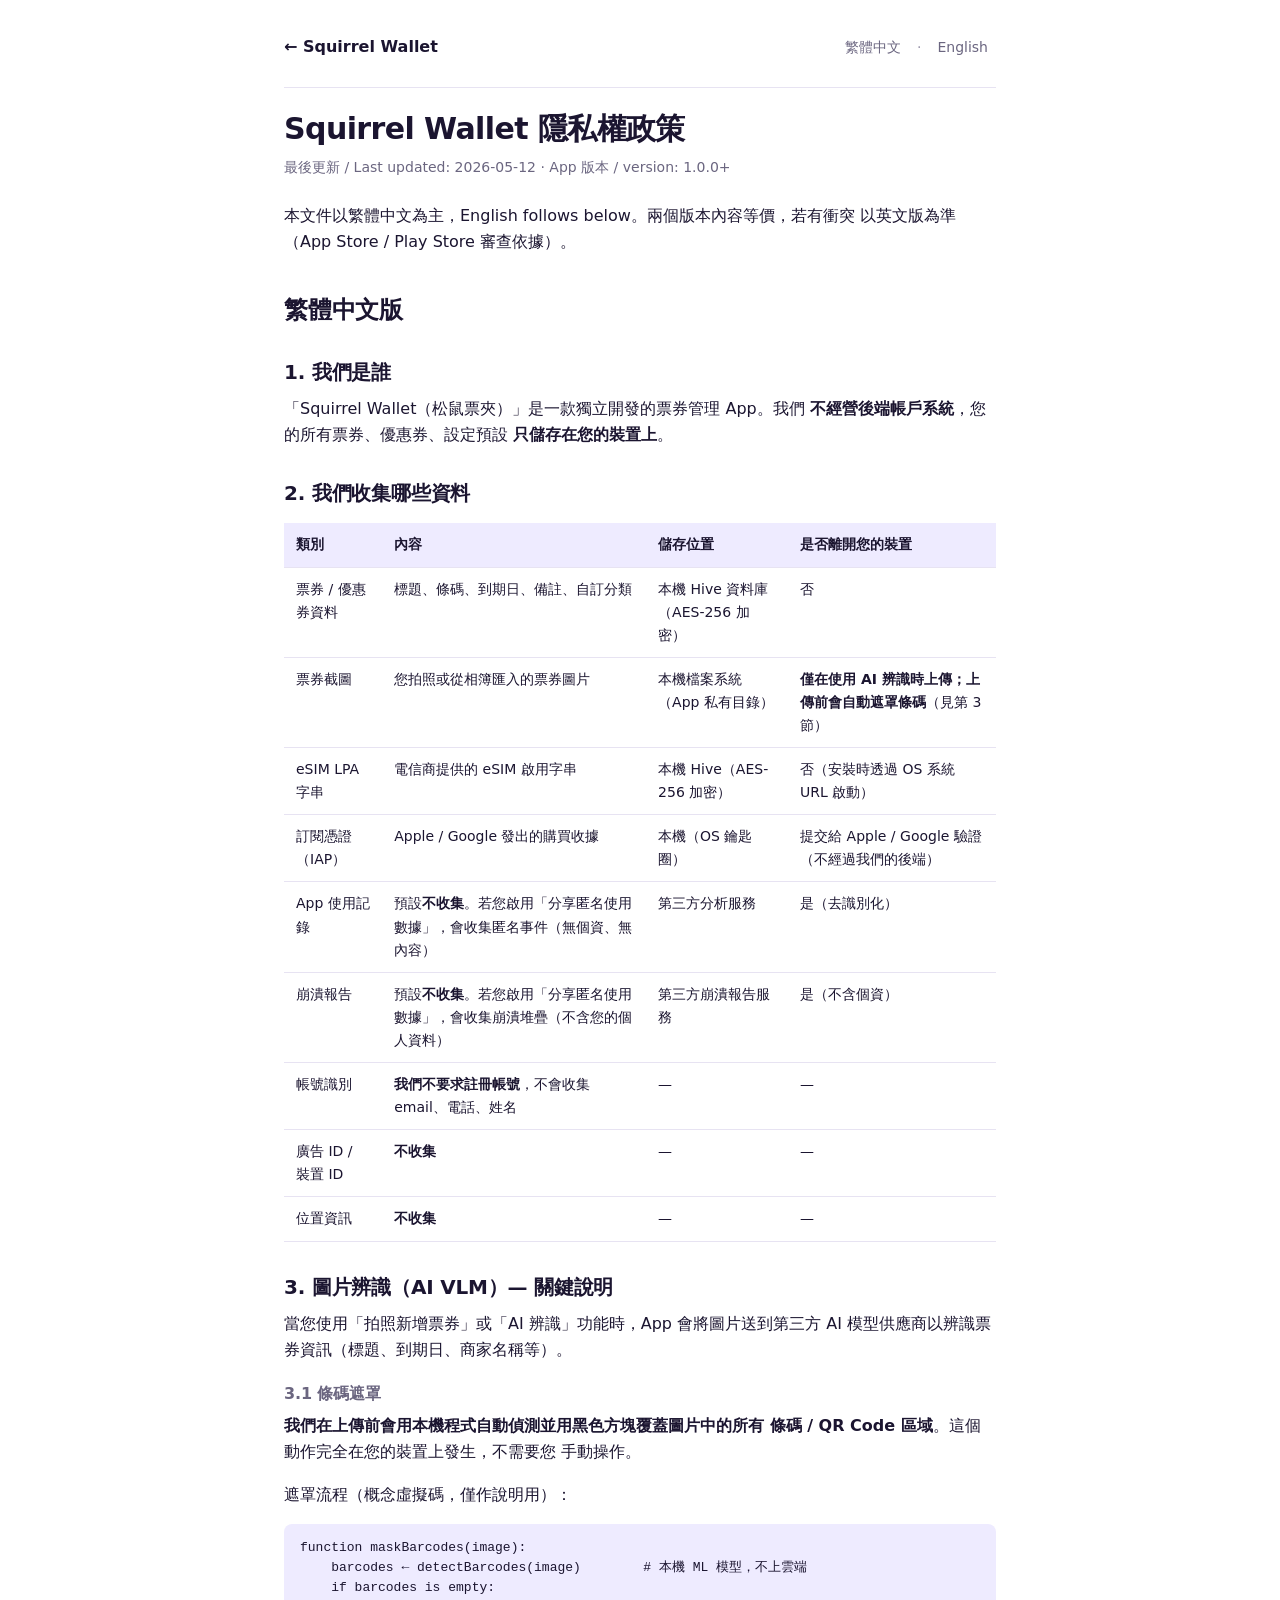
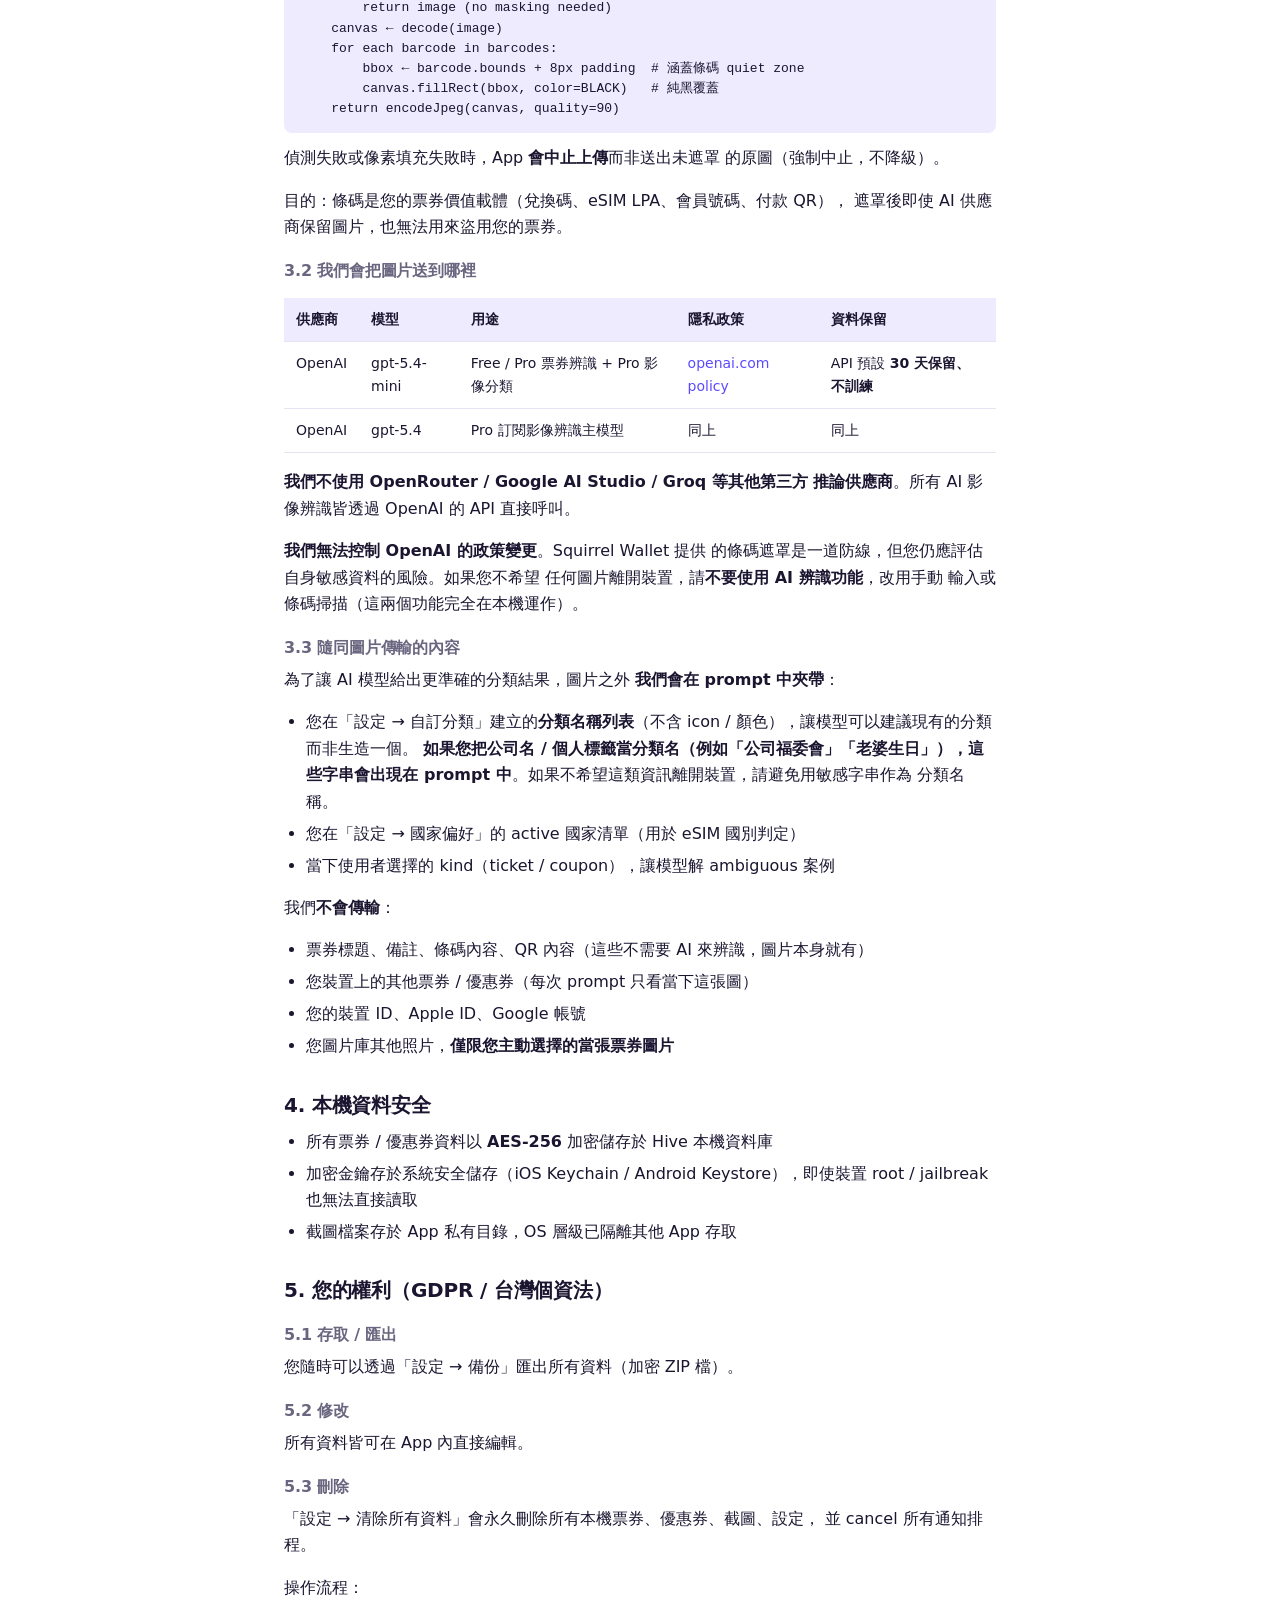
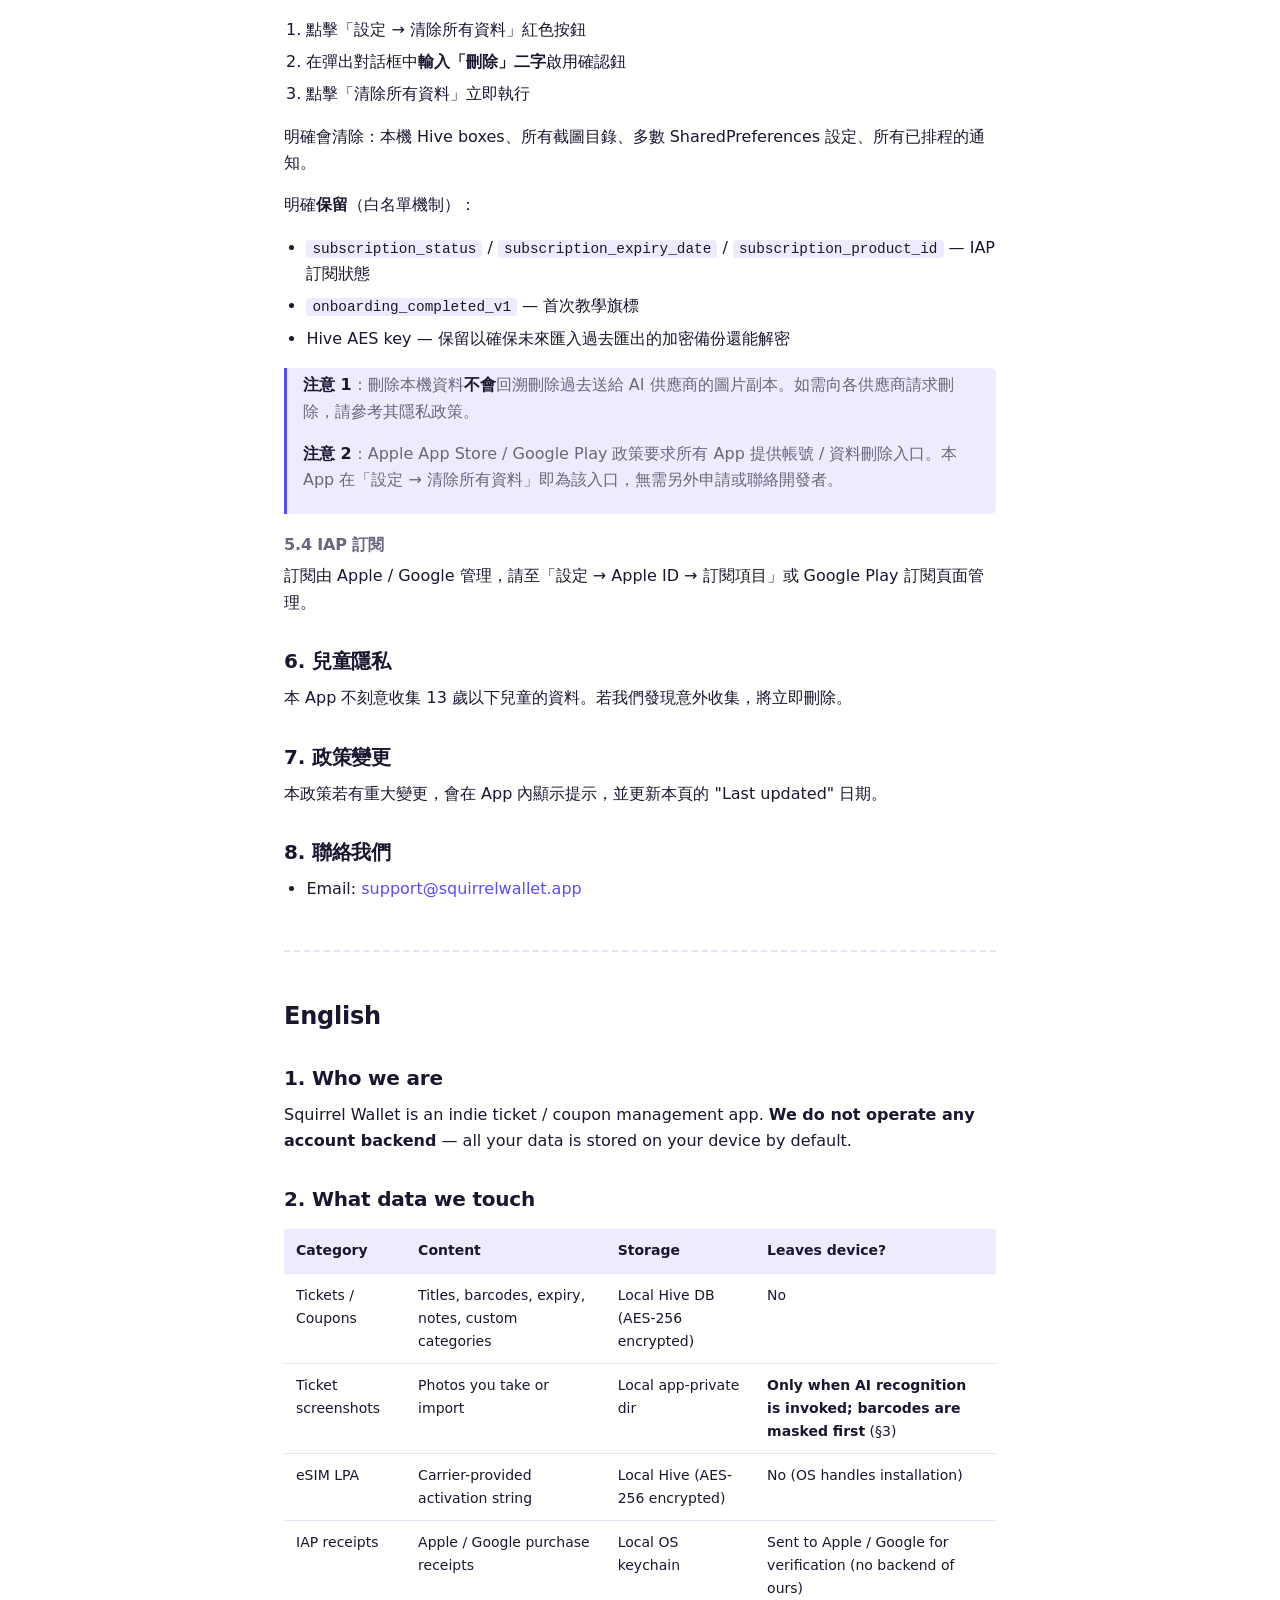
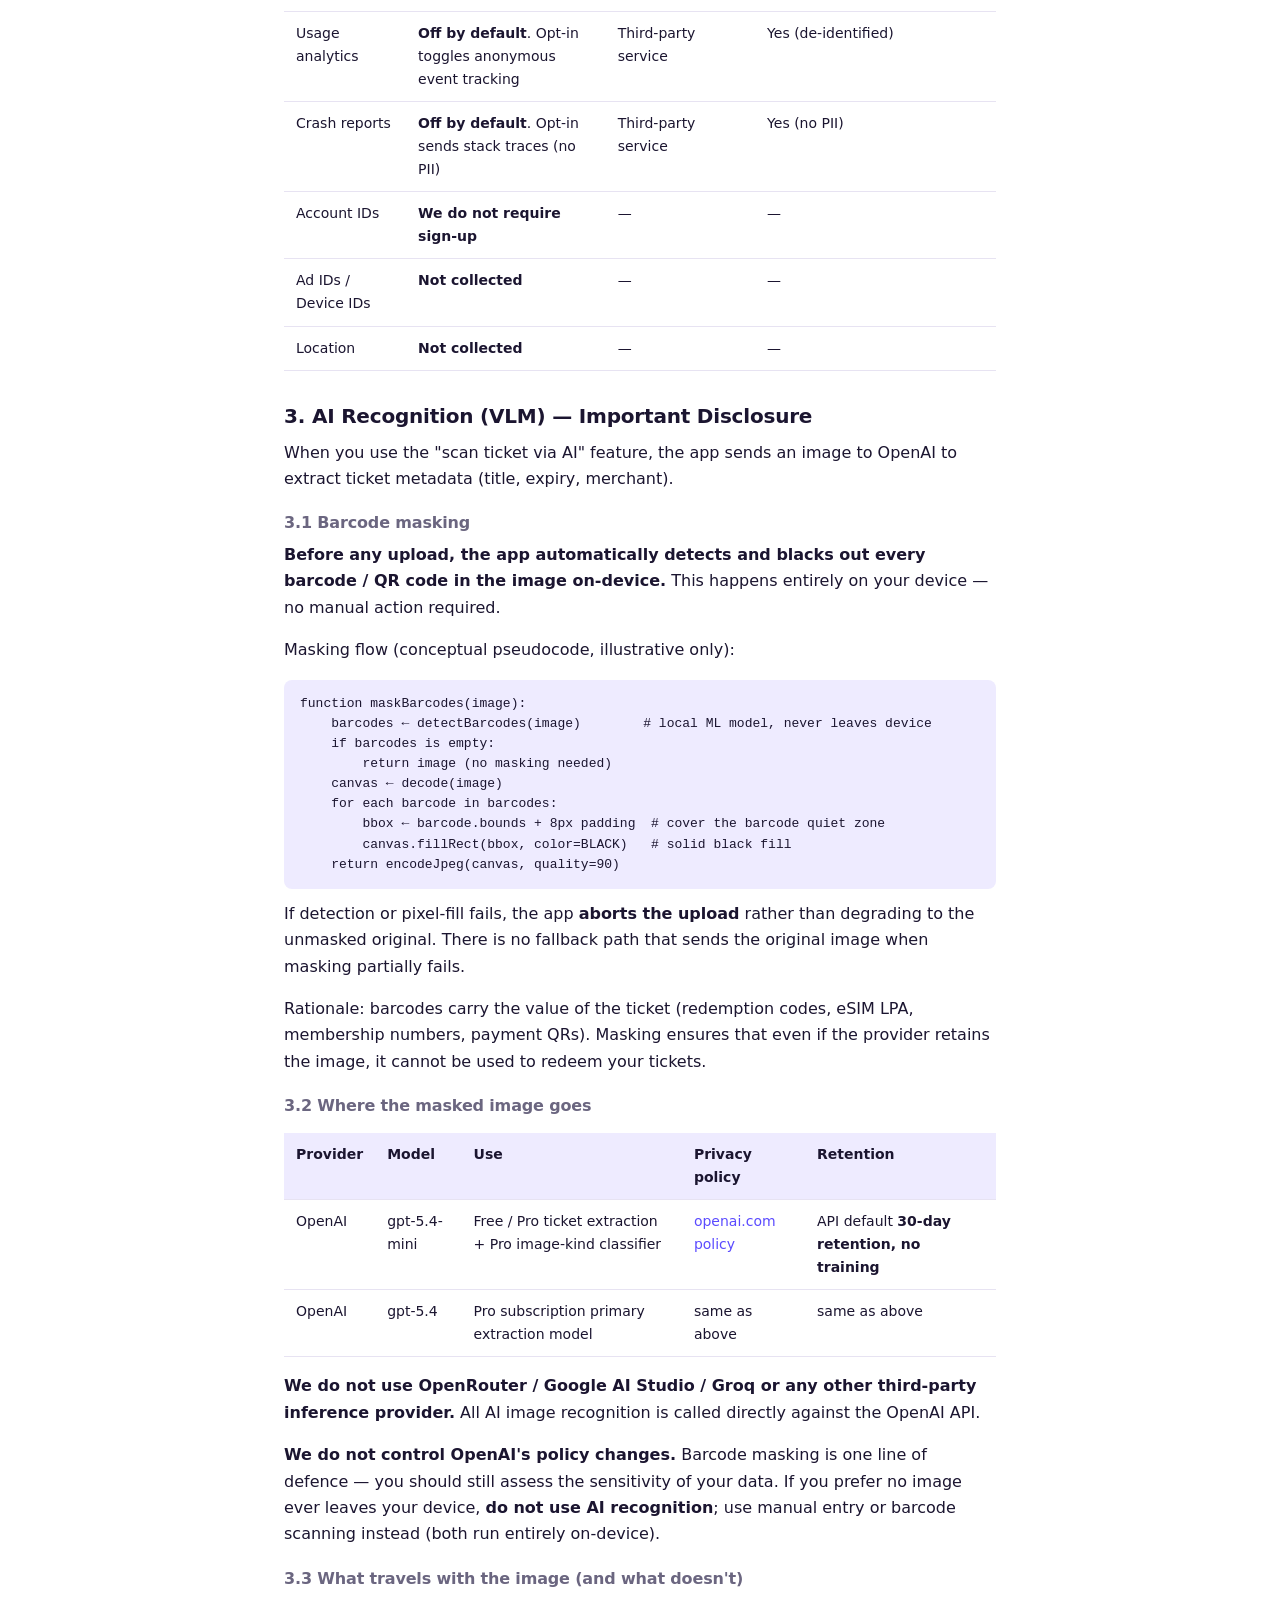
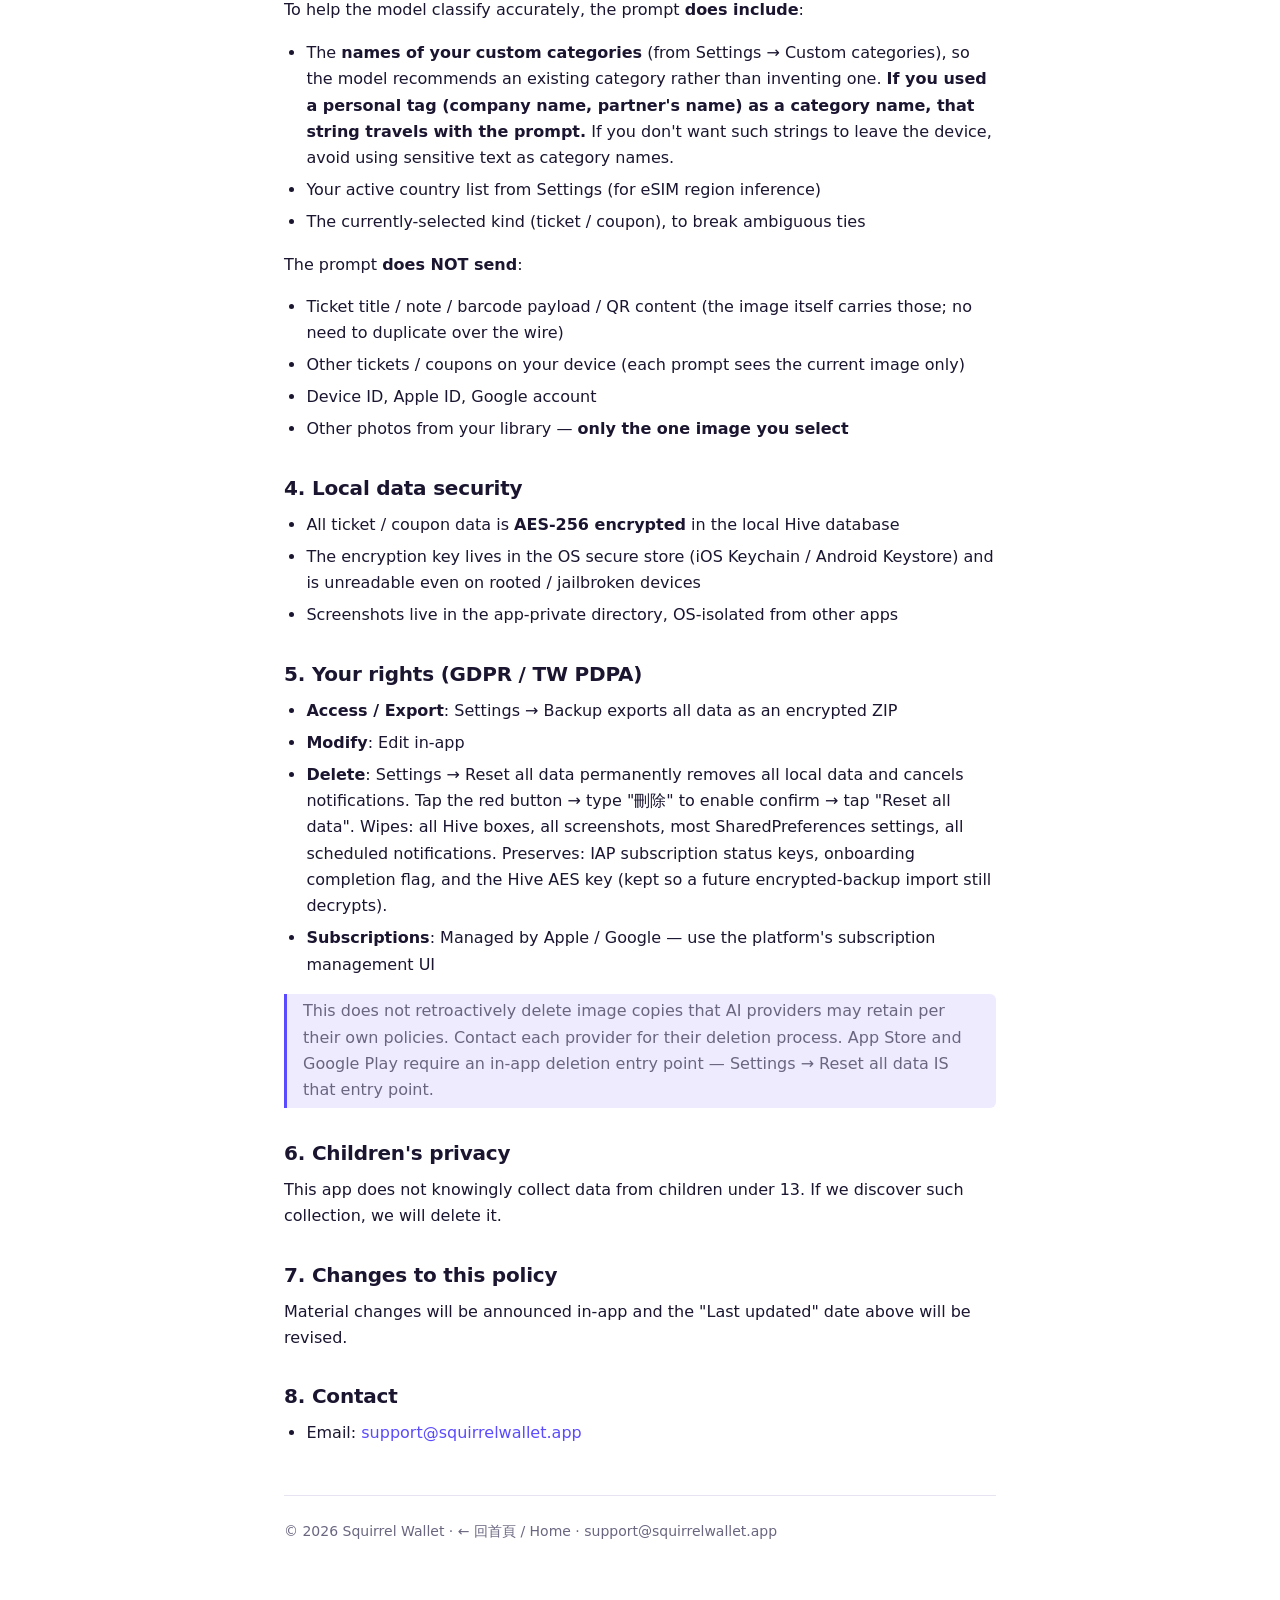
==== privacy/index.html @ 7187799f "fix(cache): version-bust /styles.css and /assets/reveal.js PR #4 replaced styles.css contents at the" ====
<!DOCTYPE html>
<html lang="zh-Hant">
<head>
  <meta charset="UTF-8">
  <meta name="viewport" content="width=device-width, initial-scale=1.0">
  <title>隱私權政策 — Squirrel Wallet</title>
  <meta name="description" content="Squirrel Wallet 隱私權政策。本機優先儲存，AI 辨識前自動遮罩條碼，無帳號註冊。">
  <link rel="stylesheet" href="/styles.css?v=20260513">
  <style>
    /* Page-scoped extensions to /styles.css — tables, blockquote, code.
       Uses the existing CSS variables so dark mode still works. */
    table {
      width: 100%;
      border-collapse: collapse;
      margin: 16px 0;
      font-size: 14px;
    }
    th, td {
      text-align: left;
      padding: 10px 12px;
      border-bottom: 1px solid var(--color-border);
      vertical-align: top;
    }
    th {
      background: var(--color-primary-soft);
      font-weight: 700;
      color: var(--color-text);
    }
    code {
      background: var(--color-primary-soft);
      padding: 1px 6px;
      border-radius: 4px;
      font-family: "SF Mono", Menlo, Consolas, monospace;
      font-size: 0.9em;
    }
    pre {
      background: var(--color-primary-soft);
      padding: 14px 16px;
      border-radius: 8px;
      overflow-x: auto;
      font-size: 13px;
      line-height: 1.55;
      margin: 12px 0;
    }
    pre code {
      background: transparent;
      padding: 0;
      border-radius: 0;
      font-size: inherit;
    }
    blockquote {
      border-left: 3px solid var(--color-primary);
      padding: 4px 16px;
      margin: 16px 0;
      color: var(--color-text-muted);
      background: var(--color-primary-soft);
      border-radius: 0 6px 6px 0;
    }
    h4 {
      font-size: 16px;
      font-weight: 700;
      margin: 20px 0 8px;
      color: var(--color-text-muted);
    }
  </style>
</head>
<body>
<main class="prose">

  <header class="page-header">
    <a href="/" class="back-link">← Squirrel Wallet</a>
    <nav class="lang-toggle">
      <a href="#zh">繁體中文</a>
      <span class="lang-divider-inline" aria-hidden="true">·</span>
      <a href="#en">English</a>
    </nav>
  </header>

  <h1>Squirrel Wallet 隱私權政策</h1>
  <p class="meta">最後更新 / Last updated: 2026-05-12 · App 版本 / version: 1.0.0+</p>

  <p>
    本文件以繁體中文為主，English follows below。兩個版本內容等價，若有衝突
    以英文版為準（App Store / Play Store 審查依據）。
  </p>

  <h2 id="zh">繁體中文版</h2>

  <h3>1. 我們是誰</h3>
  <p>
    「Squirrel Wallet（松鼠票夾）」是一款獨立開發的票券管理 App。我們
    <strong>不經營後端帳戶系統</strong>，您的所有票券、優惠券、設定預設
    <strong>只儲存在您的裝置上</strong>。
  </p>

  <h3>2. 我們收集哪些資料</h3>
  <table>
    <thead>
      <tr>
        <th>類別</th>
        <th>內容</th>
        <th>儲存位置</th>
        <th>是否離開您的裝置</th>
      </tr>
    </thead>
    <tbody>
      <tr>
        <td>票券 / 優惠券資料</td>
        <td>標題、條碼、到期日、備註、自訂分類</td>
        <td>本機 Hive 資料庫（AES-256 加密）</td>
        <td>否</td>
      </tr>
      <tr>
        <td>票券截圖</td>
        <td>您拍照或從相簿匯入的票券圖片</td>
        <td>本機檔案系統（App 私有目錄）</td>
        <td><strong>僅在使用 AI 辨識時上傳；上傳前會自動遮罩條碼</strong>（見第 3 節）</td>
      </tr>
      <tr>
        <td>eSIM LPA 字串</td>
        <td>電信商提供的 eSIM 啟用字串</td>
        <td>本機 Hive（AES-256 加密）</td>
        <td>否（安裝時透過 OS 系統 URL 啟動）</td>
      </tr>
      <tr>
        <td>訂閱憑證（IAP）</td>
        <td>Apple / Google 發出的購買收據</td>
        <td>本機（OS 鑰匙圈）</td>
        <td>提交給 Apple / Google 驗證（不經過我們的後端）</td>
      </tr>
      <tr>
        <td>App 使用記錄</td>
        <td>預設<strong>不收集</strong>。若您啟用「分享匿名使用數據」，會收集匿名事件（無個資、無內容）</td>
        <td>第三方分析服務</td>
        <td>是（去識別化）</td>
      </tr>
      <tr>
        <td>崩潰報告</td>
        <td>預設<strong>不收集</strong>。若您啟用「分享匿名使用數據」，會收集崩潰堆疊（不含您的個人資料）</td>
        <td>第三方崩潰報告服務</td>
        <td>是（不含個資）</td>
      </tr>
      <tr>
        <td>帳號識別</td>
        <td><strong>我們不要求註冊帳號</strong>，不會收集 email、電話、姓名</td>
        <td>—</td>
        <td>—</td>
      </tr>
      <tr>
        <td>廣告 ID / 裝置 ID</td>
        <td><strong>不收集</strong></td>
        <td>—</td>
        <td>—</td>
      </tr>
      <tr>
        <td>位置資訊</td>
        <td><strong>不收集</strong></td>
        <td>—</td>
        <td>—</td>
      </tr>
    </tbody>
  </table>

  <h3>3. 圖片辨識（AI VLM）— 關鍵說明</h3>
  <p>
    當您使用「拍照新增票券」或「AI 辨識」功能時，App 會將圖片送到第三方
    AI 模型供應商以辨識票券資訊（標題、到期日、商家名稱等）。
  </p>

  <h4>3.1 條碼遮罩</h4>
  <p>
    <strong>我們在上傳前會用本機程式自動偵測並用黑色方塊覆蓋圖片中的所有
    條碼 / QR Code 區域</strong>。這個動作完全在您的裝置上發生，不需要您
    手動操作。
  </p>
  <p>遮罩流程（概念虛擬碼，僅作說明用）：</p>
  <pre><code>function maskBarcodes(image):
    barcodes ← detectBarcodes(image)        # 本機 ML 模型，不上雲端
    if barcodes is empty:
        return image (no masking needed)
    canvas ← decode(image)
    for each barcode in barcodes:
        bbox ← barcode.bounds + 8px padding  # 涵蓋條碼 quiet zone
        canvas.fillRect(bbox, color=BLACK)   # 純黑覆蓋
    return encodeJpeg(canvas, quality=90)</code></pre>
  <p>
    偵測失敗或像素填充失敗時，App <strong>會中止上傳</strong>而非送出未遮罩
    的原圖（強制中止，不降級）。
  </p>
  <p>
    目的：條碼是您的票券價值載體（兌換碼、eSIM LPA、會員號碼、付款 QR），
    遮罩後即使 AI 供應商保留圖片，也無法用來盜用您的票券。
  </p>

  <h4>3.2 我們會把圖片送到哪裡</h4>
  <table>
    <thead>
      <tr>
        <th>供應商</th>
        <th>模型</th>
        <th>用途</th>
        <th>隱私政策</th>
        <th>資料保留</th>
      </tr>
    </thead>
    <tbody>
      <tr>
        <td>OpenAI</td>
        <td>gpt-5.4-mini</td>
        <td>Free / Pro 票券辨識 + Pro 影像分類</td>
        <td><a href="https://openai.com/policies/privacy-policy">openai.com policy</a></td>
        <td>API 預設 <strong>30 天保留、不訓練</strong></td>
      </tr>
      <tr>
        <td>OpenAI</td>
        <td>gpt-5.4</td>
        <td>Pro 訂閱影像辨識主模型</td>
        <td>同上</td>
        <td>同上</td>
      </tr>
    </tbody>
  </table>
  <p>
    <strong>我們不使用 OpenRouter / Google AI Studio / Groq 等其他第三方
    推論供應商</strong>。所有 AI 影像辨識皆透過 OpenAI 的 API 直接呼叫。
  </p>
  <p>
    <strong>我們無法控制 OpenAI 的政策變更</strong>。Squirrel Wallet 提供
    的條碼遮罩是一道防線，但您仍應評估自身敏感資料的風險。如果您不希望
    任何圖片離開裝置，請<strong>不要使用 AI 辨識功能</strong>，改用手動
    輸入或條碼掃描（這兩個功能完全在本機運作）。
  </p>

  <h4>3.3 隨同圖片傳輸的內容</h4>
  <p>
    為了讓 AI 模型給出更準確的分類結果，圖片之外
    <strong>我們會在 prompt 中夾帶</strong>：
  </p>
  <ul>
    <li>您在「設定 → 自訂分類」建立的<strong>分類名稱列表</strong>（不含
      icon / 顏色），讓模型可以建議現有的分類而非生造一個。
      <strong>如果您把公司名 / 個人標籤當分類名（例如「公司福委會」「老婆生日」），這些字串會出現在
      prompt 中</strong>。如果不希望這類資訊離開裝置，請避免用敏感字串作為
      分類名稱。</li>
    <li>您在「設定 → 國家偏好」的 active 國家清單（用於 eSIM 國別判定）</li>
    <li>當下使用者選擇的 kind（ticket / coupon），讓模型解 ambiguous 案例</li>
  </ul>
  <p>我們<strong>不會傳輸</strong>：</p>
  <ul>
    <li>票券標題、備註、條碼內容、QR 內容（這些不需要 AI 來辨識，圖片本身就有）</li>
    <li>您裝置上的其他票券 / 優惠券（每次 prompt 只看當下這張圖）</li>
    <li>您的裝置 ID、Apple ID、Google 帳號</li>
    <li>您圖片庫其他照片，<strong>僅限您主動選擇的當張票券圖片</strong></li>
  </ul>

  <h3>4. 本機資料安全</h3>
  <ul>
    <li>所有票券 / 優惠券資料以 <strong>AES-256</strong> 加密儲存於 Hive 本機資料庫</li>
    <li>加密金鑰存於系統安全儲存（iOS Keychain / Android Keystore），即使裝置 root / jailbreak 也無法直接讀取</li>
    <li>截圖檔案存於 App 私有目錄，OS 層級已隔離其他 App 存取</li>
  </ul>

  <h3>5. 您的權利（GDPR / 台灣個資法）</h3>

  <h4>5.1 存取 / 匯出</h4>
  <p>您隨時可以透過「設定 → 備份」匯出所有資料（加密 ZIP 檔）。</p>

  <h4>5.2 修改</h4>
  <p>所有資料皆可在 App 內直接編輯。</p>

  <h4>5.3 刪除</h4>
  <p>
    「設定 → 清除所有資料」會永久刪除所有本機票券、優惠券、截圖、設定，
    並 cancel 所有通知排程。
  </p>
  <p>操作流程：</p>
  <ol>
    <li>點擊「設定 → 清除所有資料」紅色按鈕</li>
    <li>在彈出對話框中<strong>輸入「刪除」二字</strong>啟用確認鈕</li>
    <li>點擊「清除所有資料」立即執行</li>
  </ol>
  <p>明確會清除：本機 Hive boxes、所有截圖目錄、多數 SharedPreferences 設定、所有已排程的通知。</p>
  <p>明確<strong>保留</strong>（白名單機制）：</p>
  <ul>
    <li><code>subscription_status</code> / <code>subscription_expiry_date</code> / <code>subscription_product_id</code> — IAP 訂閱狀態</li>
    <li><code>onboarding_completed_v1</code> — 首次教學旗標</li>
    <li>Hive AES key — 保留以確保未來匯入過去匯出的加密備份還能解密</li>
  </ul>
  <blockquote>
    <p><strong>注意 1</strong>：刪除本機資料<strong>不會</strong>回溯刪除過去送給 AI 供應商的圖片副本。如需向各供應商請求刪除，請參考其隱私政策。</p>
    <p><strong>注意 2</strong>：Apple App Store / Google Play 政策要求所有 App 提供帳號 / 資料刪除入口。本 App 在「設定 → 清除所有資料」即為該入口，無需另外申請或聯絡開發者。</p>
  </blockquote>

  <h4>5.4 IAP 訂閱</h4>
  <p>訂閱由 Apple / Google 管理，請至「設定 → Apple ID → 訂閱項目」或 Google Play 訂閱頁面管理。</p>

  <h3>6. 兒童隱私</h3>
  <p>本 App 不刻意收集 13 歲以下兒童的資料。若我們發現意外收集，將立即刪除。</p>

  <h3>7. 政策變更</h3>
  <p>本政策若有重大變更，會在 App 內顯示提示，並更新本頁的 "Last updated" 日期。</p>

  <h3>8. 聯絡我們</h3>
  <ul>
    <li>Email: <a href="mailto:support@squirrelwallet.app">support@squirrelwallet.app</a></li>
  </ul>

  <hr class="lang-divider">

  <h2 id="en">English</h2>

  <h3>1. Who we are</h3>
  <p>
    Squirrel Wallet is an indie ticket / coupon management app. <strong>We do
    not operate any account backend</strong> — all your data is stored on
    your device by default.
  </p>

  <h3>2. What data we touch</h3>
  <table>
    <thead>
      <tr><th>Category</th><th>Content</th><th>Storage</th><th>Leaves device?</th></tr>
    </thead>
    <tbody>
      <tr><td>Tickets / Coupons</td><td>Titles, barcodes, expiry, notes, custom categories</td><td>Local Hive DB (AES-256 encrypted)</td><td>No</td></tr>
      <tr><td>Ticket screenshots</td><td>Photos you take or import</td><td>Local app-private dir</td><td><strong>Only when AI recognition is invoked; barcodes are masked first</strong> (§3)</td></tr>
      <tr><td>eSIM LPA</td><td>Carrier-provided activation string</td><td>Local Hive (AES-256 encrypted)</td><td>No (OS handles installation)</td></tr>
      <tr><td>IAP receipts</td><td>Apple / Google purchase receipts</td><td>Local OS keychain</td><td>Sent to Apple / Google for verification (no backend of ours)</td></tr>
      <tr><td>Usage analytics</td><td><strong>Off by default</strong>. Opt-in toggles anonymous event tracking</td><td>Third-party service</td><td>Yes (de-identified)</td></tr>
      <tr><td>Crash reports</td><td><strong>Off by default</strong>. Opt-in sends stack traces (no PII)</td><td>Third-party service</td><td>Yes (no PII)</td></tr>
      <tr><td>Account IDs</td><td><strong>We do not require sign-up</strong></td><td>—</td><td>—</td></tr>
      <tr><td>Ad IDs / Device IDs</td><td><strong>Not collected</strong></td><td>—</td><td>—</td></tr>
      <tr><td>Location</td><td><strong>Not collected</strong></td><td>—</td><td>—</td></tr>
    </tbody>
  </table>

  <h3>3. AI Recognition (VLM) — Important Disclosure</h3>
  <p>
    When you use the "scan ticket via AI" feature, the app sends an image
    to OpenAI to extract ticket metadata (title, expiry, merchant).
  </p>

  <h4>3.1 Barcode masking</h4>
  <p>
    <strong>Before any upload, the app automatically detects and blacks out
    every barcode / QR code in the image on-device.</strong> This happens
    entirely on your device — no manual action required.
  </p>
  <p>Masking flow (conceptual pseudocode, illustrative only):</p>
  <pre><code>function maskBarcodes(image):
    barcodes ← detectBarcodes(image)        # local ML model, never leaves device
    if barcodes is empty:
        return image (no masking needed)
    canvas ← decode(image)
    for each barcode in barcodes:
        bbox ← barcode.bounds + 8px padding  # cover the barcode quiet zone
        canvas.fillRect(bbox, color=BLACK)   # solid black fill
    return encodeJpeg(canvas, quality=90)</code></pre>
  <p>
    If detection or pixel-fill fails, the app <strong>aborts the upload</strong>
    rather than degrading to the unmasked original. There is no fallback
    path that sends the original image when masking partially fails.
  </p>
  <p>
    Rationale: barcodes carry the value of the ticket (redemption codes,
    eSIM LPA, membership numbers, payment QRs). Masking ensures that even
    if the provider retains the image, it cannot be used to redeem your tickets.
  </p>

  <h4>3.2 Where the masked image goes</h4>
  <table>
    <thead>
      <tr><th>Provider</th><th>Model</th><th>Use</th><th>Privacy policy</th><th>Retention</th></tr>
    </thead>
    <tbody>
      <tr>
        <td>OpenAI</td>
        <td>gpt-5.4-mini</td>
        <td>Free / Pro ticket extraction + Pro image-kind classifier</td>
        <td><a href="https://openai.com/policies/privacy-policy">openai.com policy</a></td>
        <td>API default <strong>30-day retention, no training</strong></td>
      </tr>
      <tr>
        <td>OpenAI</td>
        <td>gpt-5.4</td>
        <td>Pro subscription primary extraction model</td>
        <td>same as above</td>
        <td>same as above</td>
      </tr>
    </tbody>
  </table>
  <p>
    <strong>We do not use OpenRouter / Google AI Studio / Groq or any
    other third-party inference provider.</strong> All AI image recognition
    is called directly against the OpenAI API.
  </p>
  <p>
    <strong>We do not control OpenAI's policy changes.</strong> Barcode
    masking is one line of defence — you should still assess the
    sensitivity of your data. If you prefer no image ever leaves your
    device, <strong>do not use AI recognition</strong>; use manual entry
    or barcode scanning instead (both run entirely on-device).
  </p>

  <h4>3.3 What travels with the image (and what doesn't)</h4>
  <p>
    To help the model classify accurately, the prompt <strong>does
    include</strong>:
  </p>
  <ul>
    <li>The <strong>names of your custom categories</strong> (from
      Settings → Custom categories), so the model recommends an existing
      category rather than inventing one. <strong>If you used a personal
      tag (company name, partner's name) as a category name, that string
      travels with the prompt.</strong> If you don't want such strings
      to leave the device, avoid using sensitive text as category names.</li>
    <li>Your active country list from Settings (for eSIM region inference)</li>
    <li>The currently-selected kind (ticket / coupon), to break ambiguous ties</li>
  </ul>
  <p>The prompt <strong>does NOT send</strong>:</p>
  <ul>
    <li>Ticket title / note / barcode payload / QR content (the image
      itself carries those; no need to duplicate over the wire)</li>
    <li>Other tickets / coupons on your device (each prompt sees the
      current image only)</li>
    <li>Device ID, Apple ID, Google account</li>
    <li>Other photos from your library — <strong>only the one image you select</strong></li>
  </ul>

  <h3>4. Local data security</h3>
  <ul>
    <li>All ticket / coupon data is <strong>AES-256 encrypted</strong> in the local Hive database</li>
    <li>The encryption key lives in the OS secure store (iOS Keychain / Android Keystore) and is unreadable even on rooted / jailbroken devices</li>
    <li>Screenshots live in the app-private directory, OS-isolated from other apps</li>
  </ul>

  <h3>5. Your rights (GDPR / TW PDPA)</h3>
  <ul>
    <li><strong>Access / Export</strong>: Settings → Backup exports all data as an encrypted ZIP</li>
    <li><strong>Modify</strong>: Edit in-app</li>
    <li><strong>Delete</strong>: Settings → Reset all data permanently removes all local data and cancels notifications. Tap the red button → type "刪除" to enable confirm → tap "Reset all data". Wipes: all Hive boxes, all screenshots, most SharedPreferences settings, all scheduled notifications. Preserves: IAP subscription status keys, onboarding completion flag, and the Hive AES key (kept so a future encrypted-backup import still decrypts).</li>
    <li><strong>Subscriptions</strong>: Managed by Apple / Google — use the platform's subscription management UI</li>
  </ul>
  <blockquote>
    This does not retroactively delete image copies that AI providers may
    retain per their own policies. Contact each provider for their
    deletion process. App Store and Google Play require an in-app deletion
    entry point — Settings → Reset all data IS that entry point.
  </blockquote>

  <h3>6. Children's privacy</h3>
  <p>This app does not knowingly collect data from children under 13. If we discover such collection, we will delete it.</p>

  <h3>7. Changes to this policy</h3>
  <p>Material changes will be announced in-app and the "Last updated" date above will be revised.</p>

  <h3>8. Contact</h3>
  <ul>
    <li>Email: <a href="mailto:support@squirrelwallet.app">support@squirrelwallet.app</a></li>
  </ul>

  <footer class="page-footer">
    <p>© 2026 Squirrel Wallet · <a href="/">← 回首頁 / Home</a> · <a href="mailto:support@squirrelwallet.app">support@squirrelwallet.app</a></p>
  </footer>

</main>
</body>
</html>
---- styles.css ----
/* =============================================================
   Squirrel Wallet — site stylesheet (canonical source)
   Single source-of-truth for https://squirrelwallet.app/.
   Synced to ftll574/squirrel-wallet-site via docs/site/DEPLOY.md.
   ============================================================= */

/* -------------------------------------------------------------
   Tokens
   ------------------------------------------------------------- */
:root {
  --color-primary:        #5B4BFF;
  --color-primary-soft:   #EEEBFF;
  --color-primary-ink:    #2A1F8F;
  --color-primary-hover:  #4a3aff;

  --color-surface:        #FFFFFF;
  --color-surface-raised: #FAFAFE;
  --color-surface-sunken: #F4F2FB;

  --color-text:           #1B1530;
  --color-text-muted:     #6B6680;
  --color-text-faint:     #9994AA;
  --color-border:         #E7E3F2;

  --cat-shop:   #D9C7F5;
  --cat-food:   #C8E8C4;
  --cat-travel: #F8C8DC;
  --cat-show:   #F4D9A0;

  --color-success: #3DA471;
  --color-danger:  #D74A4A;

  --font-sans: -apple-system, BlinkMacSystemFont, "Inter",
               "Noto Sans TC", "PingFang TC", "Microsoft JhengHei",
               system-ui, "Segoe UI", Roboto, sans-serif;
  --font-mono: "SF Mono", Menlo, Consolas, monospace;

  --fs-12: 11px; --fs-14: 14px; --fs-16: 16px;
  --fs-20: 20px; --fs-24: 24px; --fs-32: 30px;
  --fs-48: 44px; --fs-64: 60px;
  --lh-tight: 1.15; --lh-snug: 1.35; --lh-prose: 1.65;

  --s-1:  4px;  --s-2:  8px;  --s-3: 12px; --s-4: 16px;
  --s-6: 24px;  --s-8: 32px;  --s-12: 48px;
  --s-16: 64px; --s-24: 96px;

  --r-sm:  6px;
  --r-md: 12px;
  --r-lg: 20px;
  --r-xl: 28px;

  --shadow-sm:   0 1px 2px rgba(27, 21, 48, 0.06);
  --shadow-card: 0 8px 24px -8px rgba(91, 75, 255, 0.18),
                 0 2px 4px rgba(27, 21, 48, 0.04);
  --shadow-elv:  0 24px 60px -16px rgba(91, 75, 255, 0.30);

  --maxw-prose: 760px;
  --maxw-page:  1160px;
}

@media (prefers-color-scheme: dark) {
  :root {
    --color-primary:        #8B7DFF;
    --color-primary-soft:   #221C3E;
    --color-primary-ink:    #CFC8FF;
    --color-primary-hover:  #9C90FF;

    --color-surface:        #0F0B1E;
    --color-surface-raised: #161128;
    --color-surface-sunken: #1C1736;

    --color-text:           #F1EEFA;
    --color-text-muted:     #ABA4C0;
    --color-text-faint:     #6E6883;
    --color-border:         #2A2440;

    --cat-shop:   #6A569A;
    --cat-food:   #4F7B58;
    --cat-travel: #9C5F7E;
    --cat-show:   #B08A4A;

    --shadow-card: 0 8px 28px -10px rgba(0, 0, 0, 0.6);
    --shadow-elv:  0 24px 60px -16px rgba(0, 0, 0, 0.8);
  }
}

/* -------------------------------------------------------------
   Reset & base
   ------------------------------------------------------------- */
*, *::before, *::after { box-sizing: border-box; }

html {
  -webkit-text-size-adjust: 100%;
  scroll-behavior: smooth;
  scroll-padding-top: 80px;
}

body {
  margin: 0;
  font-family: var(--font-sans);
  font-size: var(--fs-16);
  line-height: var(--lh-prose);
  color: var(--color-text);
  background: var(--color-surface);
  -webkit-font-smoothing: antialiased;
  -moz-osx-font-smoothing: grayscale;
}

img, svg { max-width: 100%; height: auto; display: block; }

a {
  color: var(--color-primary);
  text-decoration: none;
  border-radius: 2px;
}
a:hover { text-decoration: underline; }
a:focus-visible {
  outline: 3px solid color-mix(in srgb, var(--color-primary) 35%, transparent);
  outline-offset: 2px;
}

::selection { background: var(--color-primary-soft); color: var(--color-primary-ink); }

/* Heading rhythm — used by /, /privacy/, /support/ */
h1, h2, h3, h4 {
  font-family: var(--font-sans);
  color: var(--color-text);
  line-height: var(--lh-snug);
  margin: 1.6em 0 0.5em;
  letter-spacing: -0.01em;
}
h1 { font-size: var(--fs-32); margin-top: 0; line-height: var(--lh-tight); letter-spacing: -0.02em; }
h2 { font-size: var(--fs-24); }
h3 { font-size: var(--fs-20); }
h4 { font-size: var(--fs-16); color: var(--color-text-muted); margin: 1.4em 0 0.4em; }

p, ul, ol { margin: 0 0 1em; }
ul, ol { padding-left: 1.4em; }
li { margin-bottom: 0.35em; }
li > p { margin-bottom: 0.5em; }

hr {
  border: 0;
  border-top: 1px solid var(--color-border);
  margin: var(--s-8) 0;
}

strong { color: var(--color-text); font-weight: 700; }

/* =============================================================
   Reference pages (privacy / support) — preserved exactly
   ============================================================= */
.prose {
  max-width: var(--maxw-prose);
  margin: 0 auto;
  padding: var(--s-8) var(--s-6) var(--s-12);
}

.page-header {
  display: flex;
  align-items: center;
  justify-content: space-between;
  gap: var(--s-4);
  padding-bottom: var(--s-6);
  margin-bottom: var(--s-6);
  border-bottom: 1px solid var(--color-border);
}

.back-link {
  font-weight: 600;
  color: var(--color-text);
  text-decoration: none;
}
.back-link:hover { color: var(--color-primary); text-decoration: none; }

.lang-toggle {
  display: inline-flex;
  align-items: center;
  gap: var(--s-2);
  font-size: var(--fs-14);
  color: var(--color-text-muted);
}
.lang-toggle a {
  color: var(--color-text-muted);
  text-decoration: none;
  padding: 4px 8px;
  border-radius: var(--r-sm);
}
.lang-toggle a:hover {
  color: var(--color-primary);
  background: var(--color-primary-soft);
}
.lang-divider-inline { color: var(--color-text-faint); }

.meta {
  color: var(--color-text-muted);
  font-size: var(--fs-14);
  margin-top: -0.4em;
  margin-bottom: var(--s-6);
}

hr.lang-divider {
  border: 0;
  border-top: 2px dashed var(--color-border);
  margin: var(--s-12) 0;
}

.page-footer {
  margin-top: var(--s-12);
  padding-top: var(--s-6);
  border-top: 1px solid var(--color-border);
  color: var(--color-text-muted);
  font-size: var(--fs-14);
}
.page-footer a { color: var(--color-text-muted); }
.page-footer a:hover { color: var(--color-primary); }

/* Support page extras */
.faq details {
  border: 1px solid var(--color-border);
  border-radius: var(--r-md);
  padding: var(--s-3) var(--s-4);
  margin-bottom: var(--s-3);
  background: var(--color-surface-raised);
}
.faq details[open] { background: var(--color-surface); border-color: var(--color-primary); }
.faq summary {
  cursor: pointer;
  font-weight: 600;
  color: var(--color-text);
  list-style: none;
  padding: 4px 0;
}
.faq summary::-webkit-details-marker { display: none; }
.faq summary::before {
  content: "+";
  display: inline-block;
  width: 1.2em;
  color: var(--color-primary);
  font-weight: 700;
  transition: transform .2s ease;
}
.faq details[open] summary::before { content: "−"; }
.faq details > *:not(summary) { margin-top: var(--s-2); }

.contact-list { list-style: none; padding: 0; }
.contact-list li {
  display: flex;
  flex-direction: column;
  gap: 2px;
  padding: var(--s-3) 0;
  border-bottom: 1px solid var(--color-border);
}
.contact-list li:last-child { border-bottom: 0; }
.contact-list .label {
  font-size: var(--fs-14);
  color: var(--color-text-muted);
  font-weight: 600;
}

/* =============================================================
   Landing page
   ============================================================= */

/* Sticky top nav */
.site-nav {
  position: sticky;
  top: 0;
  z-index: 100;
  display: flex;
  align-items: center;
  justify-content: space-between;
  gap: var(--s-4);
  max-width: var(--maxw-page);
  margin: 0 auto;
  padding: var(--s-3) var(--s-6);
  background: color-mix(in srgb, var(--color-surface) 80%, transparent);
  backdrop-filter: saturate(150%) blur(12px);
  -webkit-backdrop-filter: saturate(150%) blur(12px);
  border-bottom: 1px solid transparent;
  transition: border-color .2s ease, background .2s ease;
}
.site-nav.is-scrolled { border-bottom-color: var(--color-border); }

.site-nav .brand {
  display: inline-flex;
  align-items: center;
  gap: var(--s-2);
  color: var(--color-text);
  font-weight: 700;
  font-size: var(--fs-16);
  text-decoration: none;
}
.site-nav .brand svg { width: 28px; height: 28px; }
.site-nav .brand:hover { color: var(--color-primary); text-decoration: none; }

.site-nav .nav-links {
  display: inline-flex;
  align-items: center;
  gap: var(--s-2);
  font-size: var(--fs-14);
  list-style: none;
  margin: 0;
  padding: 0;
}
.site-nav .nav-links a {
  color: var(--color-text-muted);
  padding: 6px 10px;
  border-radius: var(--r-sm);
  text-decoration: none;
}
.site-nav .nav-links a:hover {
  color: var(--color-primary);
  background: var(--color-primary-soft);
}
.site-nav .nav-links a.is-active {
  color: var(--color-text);
  background: var(--color-primary-soft);
  font-weight: 600;
}

/* Page wrapper — landing only */
.landing {
  max-width: var(--maxw-page);
  margin: 0 auto;
  padding: 0 var(--s-6) var(--s-16);
}

/* Section spacing */
.section {
  padding: var(--s-16) 0;
  border-top: 1px solid var(--color-border);
}
.section:first-of-type { border-top: 0; }
.section__lede {
  max-width: 640px;
  margin: 0 0 var(--s-8);
  color: var(--color-text-muted);
  font-size: var(--fs-20);
  line-height: var(--lh-snug);
}
.section__eyebrow {
  display: inline-block;
  text-transform: uppercase;
  letter-spacing: 0.08em;
  font-size: var(--fs-12);
  font-weight: 700;
  color: var(--color-primary);
  margin-bottom: var(--s-2);
}
.section__title {
  font-size: var(--fs-32);
  line-height: var(--lh-tight);
  letter-spacing: -0.02em;
  margin: 0 0 var(--s-4);
}

/* Hero */
.hero {
  display: grid;
  grid-template-columns: 1.1fr 1fr;
  align-items: center;
  gap: var(--s-12);
  padding: var(--s-16) 0 var(--s-12);
}
.hero__copy h1 {
  font-size: var(--fs-48);
  line-height: var(--lh-tight);
  letter-spacing: -0.025em;
  margin: 0 0 var(--s-4);
}
.hero__tagline {
  font-size: var(--fs-20);
  color: var(--color-text-muted);
  max-width: 32ch;
  margin: 0 0 var(--s-6);
}
.hero__author {
  font-size: var(--fs-14);
  color: var(--color-text-faint);
  font-style: italic;
  margin: var(--s-2) 0 var(--s-8);
}
.hero__ctas { display: flex; flex-wrap: wrap; gap: var(--s-3); }
.hero__visual { display: flex; align-items: center; justify-content: center; }

/* Buttons */
.cta-button {
  display: inline-flex;
  align-items: center;
  justify-content: center;
  gap: 8px;
  padding: 12px 22px;
  border-radius: 999px;
  font-weight: 600;
  font-size: var(--fs-16);
  text-decoration: none;
  border: 1px solid transparent;
  transition: transform .15s ease, box-shadow .15s ease, background .15s ease;
  will-change: transform;
}
.cta-button--primary {
  background: var(--color-primary);
  color: #fff;
  box-shadow: var(--shadow-card);
}
.cta-button--primary:hover {
  background: var(--color-primary-hover);
  transform: translateY(-1px);
  text-decoration: none;
}
.cta-button--ghost {
  background: var(--color-surface-raised);
  color: var(--color-text);
  border-color: var(--color-border);
}
.cta-button--ghost:hover {
  background: var(--color-primary-soft);
  color: var(--color-primary-ink);
  text-decoration: none;
}
.cta-button[aria-disabled="true"] {
  opacity: 0.55;
  cursor: not-allowed;
  pointer-events: none;
}

/* Card stack (hero hero) ------------------------------------ */
.card-stack {
  position: relative;
  width: min(360px, 80vw);
  aspect-ratio: 3 / 4;
  margin-inline: auto;
  perspective: 1200px;
}
.stack-card {
  position: absolute;
  inset: 0;
  border-radius: var(--r-xl);
  box-shadow: var(--shadow-card);
  transform-origin: 50% 90%;
  transition: transform .6s cubic-bezier(.2, .8, .2, 1);
  will-change: transform;
  overflow: hidden;
  border: 1px solid rgba(255, 255, 255, 0.4);
}
.stack-card::after {
  content: "";
  position: absolute;
  inset: 0;
  background: linear-gradient(180deg,
    rgba(255, 255, 255, 0.0) 0%,
    rgba(255, 255, 255, 0.0) 60%,
    rgba(0, 0, 0, 0.05) 100%);
}
.stack-card__chip {
  position: absolute;
  top: 18px;
  left: 18px;
  width: 36px;
  height: 36px;
  border-radius: 12px;
  background: rgba(255, 255, 255, 0.6);
}
.stack-card__title {
  position: absolute;
  bottom: 18px;
  left: 18px;
  right: 18px;
  font-size: var(--fs-16);
  font-weight: 700;
  color: rgba(27, 21, 48, 0.78);
}
.stack-card__meta {
  position: absolute;
  top: 18px;
  right: 18px;
  padding: 4px 10px;
  border-radius: 999px;
  background: rgba(255, 255, 255, 0.6);
  color: rgba(27, 21, 48, 0.75);
  font-size: var(--fs-12);
  font-weight: 600;
}
.stack-card--shop   { background: linear-gradient(135deg, #EEE7FB, #D9C7F5); transform: translateY(-32px) rotate(-6deg); z-index: 1; }
.stack-card--food   { background: linear-gradient(135deg, #E4F5E1, #C8E8C4); transform: translateY(-8px)  rotate(-1deg); z-index: 2; }
.stack-card--travel { background: linear-gradient(135deg, #FCE3EC, #F8C8DC); transform: translateY(24px)  rotate( 5deg); z-index: 3; }

.card-stack:hover .stack-card--shop,
.card-stack.is-visible .stack-card--shop   { transform: translateY(-72px) rotate(-12deg); }
.card-stack:hover .stack-card--food,
.card-stack.is-visible .stack-card--food   { transform: translateY(-32px) rotate(-2deg); }
.card-stack:hover .stack-card--travel,
.card-stack.is-visible .stack-card--travel { transform: translateY(40px)  rotate( 9deg); }

.card-stack--small {
  width: min(260px, 70vw);
  aspect-ratio: 4 / 3;
}
.card-stack--small .stack-card { border-radius: var(--r-lg); }

/* Persona rows (section 2) */
.personas {
  display: grid;
  gap: var(--s-4);
}
.persona-row {
  display: grid;
  grid-template-columns: 80px 1fr;
  gap: var(--s-4);
  align-items: start;
  padding: var(--s-6);
  border-radius: var(--r-lg);
  background: var(--color-surface-raised);
  border: 1px solid var(--color-border);
}
.persona-row__icon {
  width: 60px;
  height: 60px;
  border-radius: var(--r-md);
  display: flex;
  align-items: center;
  justify-content: center;
  font-size: 30px;
}
.persona-row--travel .persona-row__icon { background: var(--cat-travel); }
.persona-row--shop   .persona-row__icon { background: var(--cat-shop); }
.persona-row--show   .persona-row__icon { background: var(--cat-show); }
.persona-row h3 {
  margin: 0 0 var(--s-2);
  font-size: var(--fs-20);
}
.persona-row p { margin: 0; color: var(--color-text-muted); }
.persona-row .persona-row__after {
  display: block;
  margin-top: var(--s-2);
  padding-top: var(--s-2);
  border-top: 1px solid var(--color-border);
  color: var(--color-text);
  font-weight: 500;
}

/* Story alternating sections (wallet stack, AI, eSIM) */
.story {
  display: grid;
  grid-template-columns: 1fr 1fr;
  gap: var(--s-12);
  align-items: center;
}
.story--reverse .story__visual { order: -1; }
.story__copy h2 {
  margin-top: 0;
  font-size: var(--fs-32);
  line-height: var(--lh-tight);
  letter-spacing: -0.02em;
}
.story__copy p { color: var(--color-text-muted); }
.story__copy ul {
  list-style: none;
  padding: 0;
  margin: var(--s-4) 0 0;
}
.story__copy ul li {
  position: relative;
  padding-left: 24px;
  margin-bottom: var(--s-2);
  color: var(--color-text);
}
.story__copy ul li::before {
  content: "";
  position: absolute;
  left: 0;
  top: 9px;
  width: 14px;
  height: 14px;
  border-radius: 50%;
  background: var(--color-primary-soft);
  border: 3px solid var(--color-primary);
}
.story__visual {
  display: flex;
  align-items: center;
  justify-content: center;
}

/* AI moment 3-frame strip */
.ai-strip {
  display: grid;
  grid-template-columns: repeat(3, 1fr);
  gap: var(--s-3);
  width: 100%;
}
.ai-frame {
  position: relative;
  aspect-ratio: 3 / 4;
  border-radius: var(--r-md);
  background: var(--color-surface-raised);
  border: 1px solid var(--color-border);
  overflow: hidden;
  display: flex;
  flex-direction: column;
  padding: var(--s-3);
  font-size: var(--fs-12);
  color: var(--color-text-muted);
}
.ai-frame__label {
  font-weight: 700;
  color: var(--color-primary);
  margin-bottom: var(--s-2);
  letter-spacing: 0.04em;
  text-transform: uppercase;
}
.ai-frame__body {
  flex: 1;
  display: flex;
  align-items: center;
  justify-content: center;
  text-align: center;
  color: var(--color-text);
}
.ai-frame--photo {
  background: linear-gradient(160deg, #FFD5C4 0%, #FFB89E 100%);
  color: rgba(27, 21, 48, 0.7);
}
.ai-frame--photo .ai-frame__body { color: rgba(27, 21, 48, 0.55); font-weight: 600; }
.ai-frame--mask {
  background: repeating-linear-gradient(
    45deg,
    var(--color-surface-sunken),
    var(--color-surface-sunken) 8px,
    var(--color-surface-raised) 8px,
    var(--color-surface-raised) 16px
  );
  position: relative;
}
.ai-frame--mask .barcode-block {
  width: 80%;
  height: 30%;
  background: #1B1530;
  border-radius: 4px;
  margin: auto;
}
.ai-frame--form {
  background: var(--color-surface);
}
.ai-frame--form .ai-frame__body {
  flex-direction: column;
  align-items: stretch;
  gap: 6px;
  font-size: var(--fs-12);
  text-align: left;
}
.ai-frame--form .form-row {
  display: flex;
  justify-content: space-between;
  padding: 4px 0;
  border-bottom: 1px dashed var(--color-border);
}
.ai-frame--form .form-row strong { color: var(--color-text); font-weight: 600; }
.ai-frame__confidence {
  margin-top: auto;
  padding-top: var(--s-2);
  font-weight: 700;
  color: var(--color-success);
  text-align: right;
}

/* eSIM country grid */
.country-grid {
  display: grid;
  grid-template-columns: repeat(8, 1fr);
  gap: 6px;
  max-width: 420px;
}
.country-cell {
  aspect-ratio: 1 / 1;
  border-radius: 8px;
  background: var(--color-surface-raised);
  border: 1px solid var(--color-border);
  display: flex;
  align-items: center;
  justify-content: center;
  font-size: 18px;
}
.country-cell--active {
  background: var(--cat-travel);
  border-color: var(--color-primary);
  transform: scale(1.06);
  box-shadow: var(--shadow-card);
}

/* Privacy flow diagram (section 6) */
.privacy-flow {
  display: grid;
  grid-template-columns: repeat(3, 1fr);
  gap: var(--s-4);
  margin-top: var(--s-6);
}
.privacy-step {
  position: relative;
  padding: var(--s-6);
  border-radius: var(--r-lg);
  background: var(--color-surface-raised);
  border: 1px solid var(--color-border);
}
.privacy-step__num {
  display: inline-flex;
  align-items: center;
  justify-content: center;
  width: 32px;
  height: 32px;
  border-radius: 50%;
  background: var(--color-primary);
  color: #fff;
  font-weight: 700;
  font-size: var(--fs-14);
  margin-bottom: var(--s-3);
}
.privacy-step h3 {
  margin: 0 0 var(--s-2);
  font-size: var(--fs-16);
}
.privacy-step p {
  color: var(--color-text-muted);
  font-size: var(--fs-14);
  margin: 0;
  line-height: var(--lh-snug);
}

/* Pricing — Free vs Pro */
.pricing {
  display: grid;
  grid-template-columns: 1fr 1fr;
  gap: var(--s-4);
  margin-top: var(--s-6);
}
.plan {
  padding: var(--s-8);
  border-radius: var(--r-lg);
  border: 1px solid var(--color-border);
  background: var(--color-surface-raised);
  display: flex;
  flex-direction: column;
}
.plan--pro {
  border-color: var(--color-primary);
  background: linear-gradient(160deg,
    color-mix(in srgb, var(--color-primary-soft) 80%, var(--color-surface)) 0%,
    var(--color-surface-raised) 100%);
  position: relative;
}
.plan--pro::before {
  content: "PRO";
  position: absolute;
  top: -10px;
  right: 20px;
  background: var(--color-primary);
  color: #fff;
  font-size: var(--fs-12);
  font-weight: 700;
  letter-spacing: 0.08em;
  padding: 4px 10px;
  border-radius: 999px;
}
.plan__name {
  font-size: var(--fs-14);
  text-transform: uppercase;
  letter-spacing: 0.06em;
  color: var(--color-text-muted);
  margin: 0 0 var(--s-2);
}
.plan__price {
  font-size: var(--fs-32);
  font-weight: 700;
  margin: 0 0 var(--s-1);
  letter-spacing: -0.02em;
}
.plan__price small {
  font-size: var(--fs-14);
  font-weight: 500;
  color: var(--color-text-muted);
  letter-spacing: 0;
}
.plan__savings {
  display: inline-block;
  margin-bottom: var(--s-4);
  font-size: var(--fs-12);
  font-weight: 700;
  color: var(--color-primary);
}
.plan__features {
  list-style: none;
  padding: 0;
  margin: var(--s-4) 0;
  flex: 1;
}
.plan__features li {
  padding: 8px 0;
  font-size: var(--fs-14);
  border-bottom: 1px solid var(--color-border);
}
.plan__features li:last-child { border-bottom: 0; }
.plan__features li::before {
  content: "✓ ";
  color: var(--color-primary);
  font-weight: 700;
  margin-right: 4px;
}
.plan__fine-print {
  margin: var(--s-3) 0 0;
  font-size: var(--fs-12);
  color: var(--color-text-faint);
}

/* Card finishes swatches (Gem / Jade / Marble / Pearl) */
.finishes {
  display: grid;
  grid-template-columns: repeat(4, 1fr);
  gap: var(--s-3);
  margin-top: var(--s-6);
}
.finish-swatch {
  aspect-ratio: 3 / 4;
  border-radius: var(--r-md);
  position: relative;
  overflow: hidden;
  box-shadow: var(--shadow-card);
  border: 1px solid rgba(255, 255, 255, 0.4);
}
.finish-swatch__label {
  position: absolute;
  bottom: 8px;
  left: 10px;
  right: 10px;
  font-size: var(--fs-12);
  font-weight: 700;
  color: rgba(27, 21, 48, 0.78);
  text-transform: uppercase;
  letter-spacing: 0.06em;
}
.finish-swatch--gem {
  background:
    radial-gradient(circle at 30% 25%, rgba(255,255,255,0.7), transparent 40%),
    linear-gradient(135deg, #C8A8FF, #6E4FE6 60%, #3B1F9E);
}
.finish-swatch--gem .finish-swatch__label { color: rgba(255,255,255,0.95); }
.finish-swatch--jade {
  background:
    radial-gradient(circle at 70% 70%, rgba(255,255,255,0.5), transparent 50%),
    linear-gradient(160deg, #B8E1C9 0%, #5FA682 70%, #2E6F4F 100%);
}
.finish-swatch--jade .finish-swatch__label { color: rgba(255,255,255,0.95); }
.finish-swatch--marble {
  background:
    radial-gradient(ellipse at 30% 20%, rgba(255,255,255,0.55), transparent 40%),
    radial-gradient(ellipse at 70% 80%, rgba(180, 168, 220, 0.55), transparent 45%),
    linear-gradient(135deg, #F4F1FB 0%, #E1D8F2 100%);
}
.finish-swatch--pearl {
  background:
    radial-gradient(circle at 35% 30%, rgba(255,255,255,0.85), transparent 35%),
    linear-gradient(135deg, #FCF6F0 0%, #E6D8E0 50%, #B9CBE4 100%);
}

/* Trust strip */
.trust-strip {
  text-align: center;
  padding: var(--s-12) var(--s-4);
  border-radius: var(--r-xl);
  background: var(--color-surface-raised);
  border: 1px solid var(--color-border);
}
.trust-strip__line {
  font-size: var(--fs-14);
  color: var(--color-text-muted);
  letter-spacing: 0.04em;
  margin: 0 0 var(--s-6);
}
.trust-strip__line strong { color: var(--color-text); font-weight: 700; }
.trust-strip h2 {
  margin: 0 0 var(--s-3);
  font-size: var(--fs-32);
  line-height: var(--lh-tight);
}
.trust-strip .cta-button { margin: var(--s-3) 6px 0; }

/* Landing footer (separate from .page-footer on /privacy /support) */
.landing-footer {
  max-width: var(--maxw-page);
  margin: var(--s-12) auto 0;
  padding: var(--s-6);
  border-top: 1px solid var(--color-border);
  color: var(--color-text-muted);
  font-size: var(--fs-14);
  display: flex;
  flex-wrap: wrap;
  gap: var(--s-6);
  justify-content: space-between;
  align-items: center;
}
.landing-footer nav { display: flex; flex-wrap: wrap; gap: var(--s-4); }
.landing-footer a { color: var(--color-text-muted); }
.landing-footer a:hover { color: var(--color-primary); }

/* Bilingual divider for landing #zh / #en */
.lang-section {
  scroll-margin-top: 80px;
}
.lang-section + .lang-section {
  margin-top: var(--s-16);
  padding-top: var(--s-12);
  border-top: 2px dashed var(--color-border);
}

/* Scroll-reveal */
[data-reveal] {
  opacity: 0;
  transform: translateY(12px);
  transition: opacity .5s ease, transform .5s ease;
}
[data-reveal].is-visible {
  opacity: 1;
  transform: none;
}

/* =============================================================
   Responsive
   ============================================================= */
@media (max-width: 959px) {
  .hero {
    grid-template-columns: 1fr;
    gap: var(--s-8);
    padding-top: var(--s-12);
  }
  .hero__copy h1 { font-size: var(--fs-32); }
  .hero__visual { order: 1; }

  .story {
    grid-template-columns: 1fr;
    gap: var(--s-6);
  }
  .story--reverse .story__visual { order: 0; }
  .story__visual { order: 1; }

  .privacy-flow { grid-template-columns: 1fr; }
  .pricing { grid-template-columns: 1fr; }
  .finishes { grid-template-columns: repeat(2, 1fr); }

  .section { padding: var(--s-12) 0; }
  .section__title { font-size: var(--fs-24); }
}

@media (max-width: 640px) {
  .landing { padding: 0 var(--s-4) var(--s-12); }
  .site-nav { padding: var(--s-3) var(--s-4); }
  .site-nav .nav-links { display: none; }

  .hero__copy h1 { font-size: 28px; }
  .country-grid { grid-template-columns: repeat(6, 1fr); max-width: 320px; }

  .persona-row { grid-template-columns: 56px 1fr; padding: var(--s-4); }
  .persona-row__icon { width: 48px; height: 48px; font-size: 22px; }

  .ai-strip { grid-template-columns: 1fr; }
  .ai-frame { aspect-ratio: auto; min-height: 140px; }
}

/* =============================================================
   Accessibility / reduced motion / print
   ============================================================= */
@media (prefers-reduced-motion: reduce) {
  *, *::before, *::after {
    animation-duration: 0.01ms !important;
    animation-iteration-count: 1 !important;
    transition-duration: 0.01ms !important;
    scroll-behavior: auto !important;
  }
  .card-stack:hover .stack-card,
  .card-stack.is-visible .stack-card { transform: none; }
  /* At-rest fanned state still communicates the metaphor */
  [data-reveal] { opacity: 1; transform: none; }
}

@media print {
  .site-nav, .landing-footer, .hero__ctas, .trust-strip .cta-button { display: none; }
  body { background: #fff; color: #000; }
}
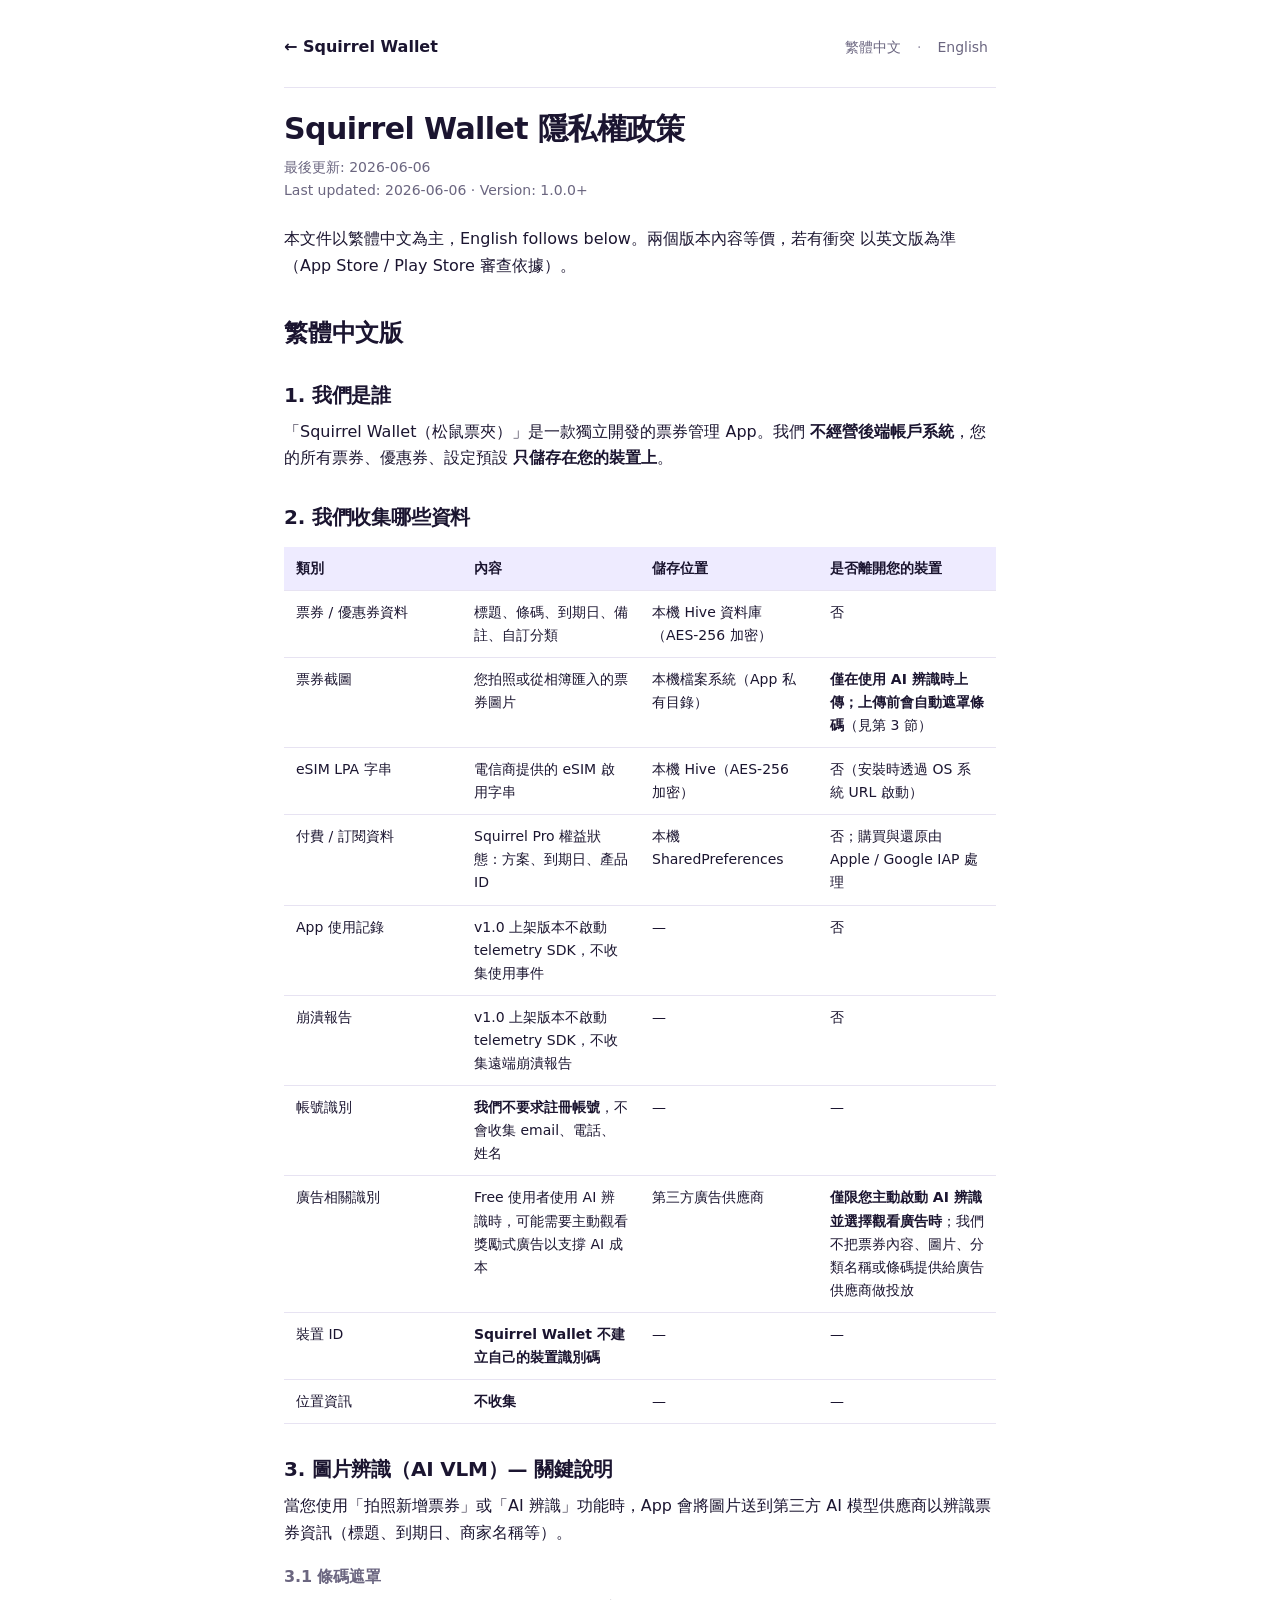
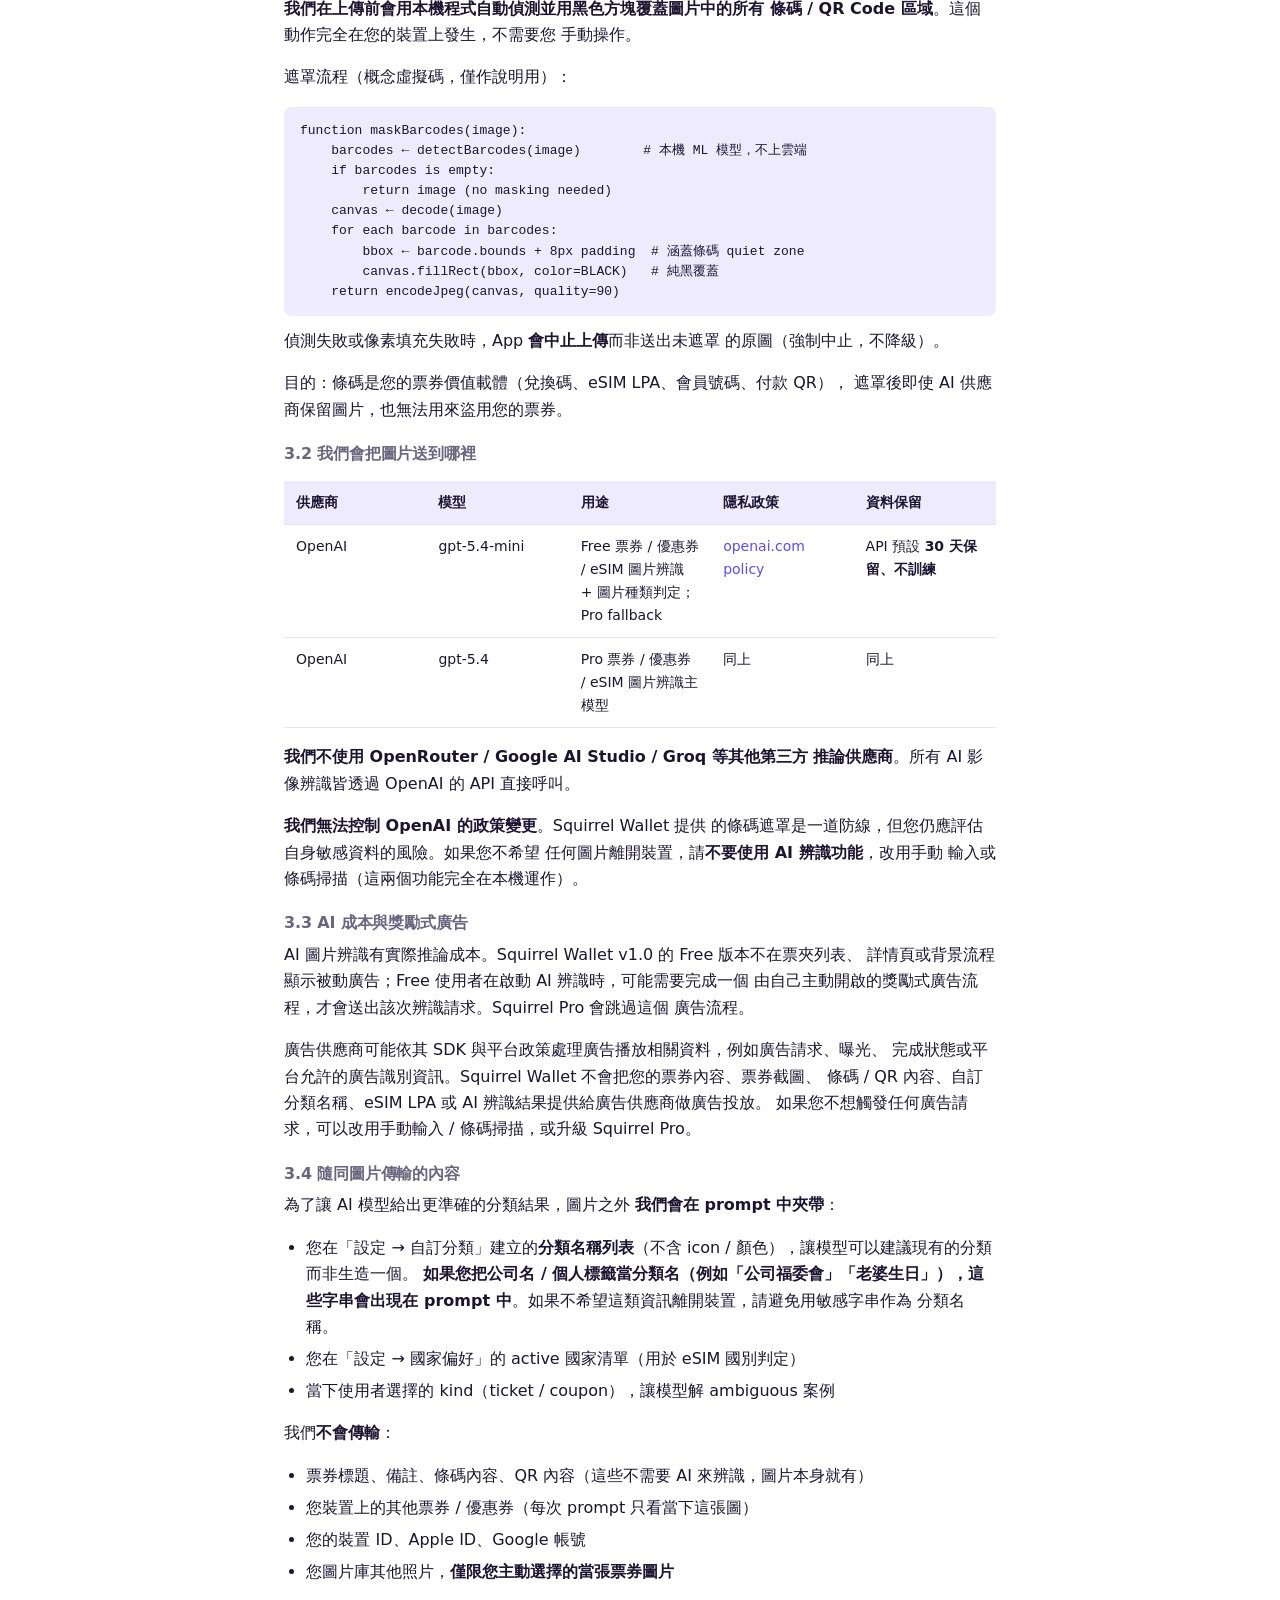
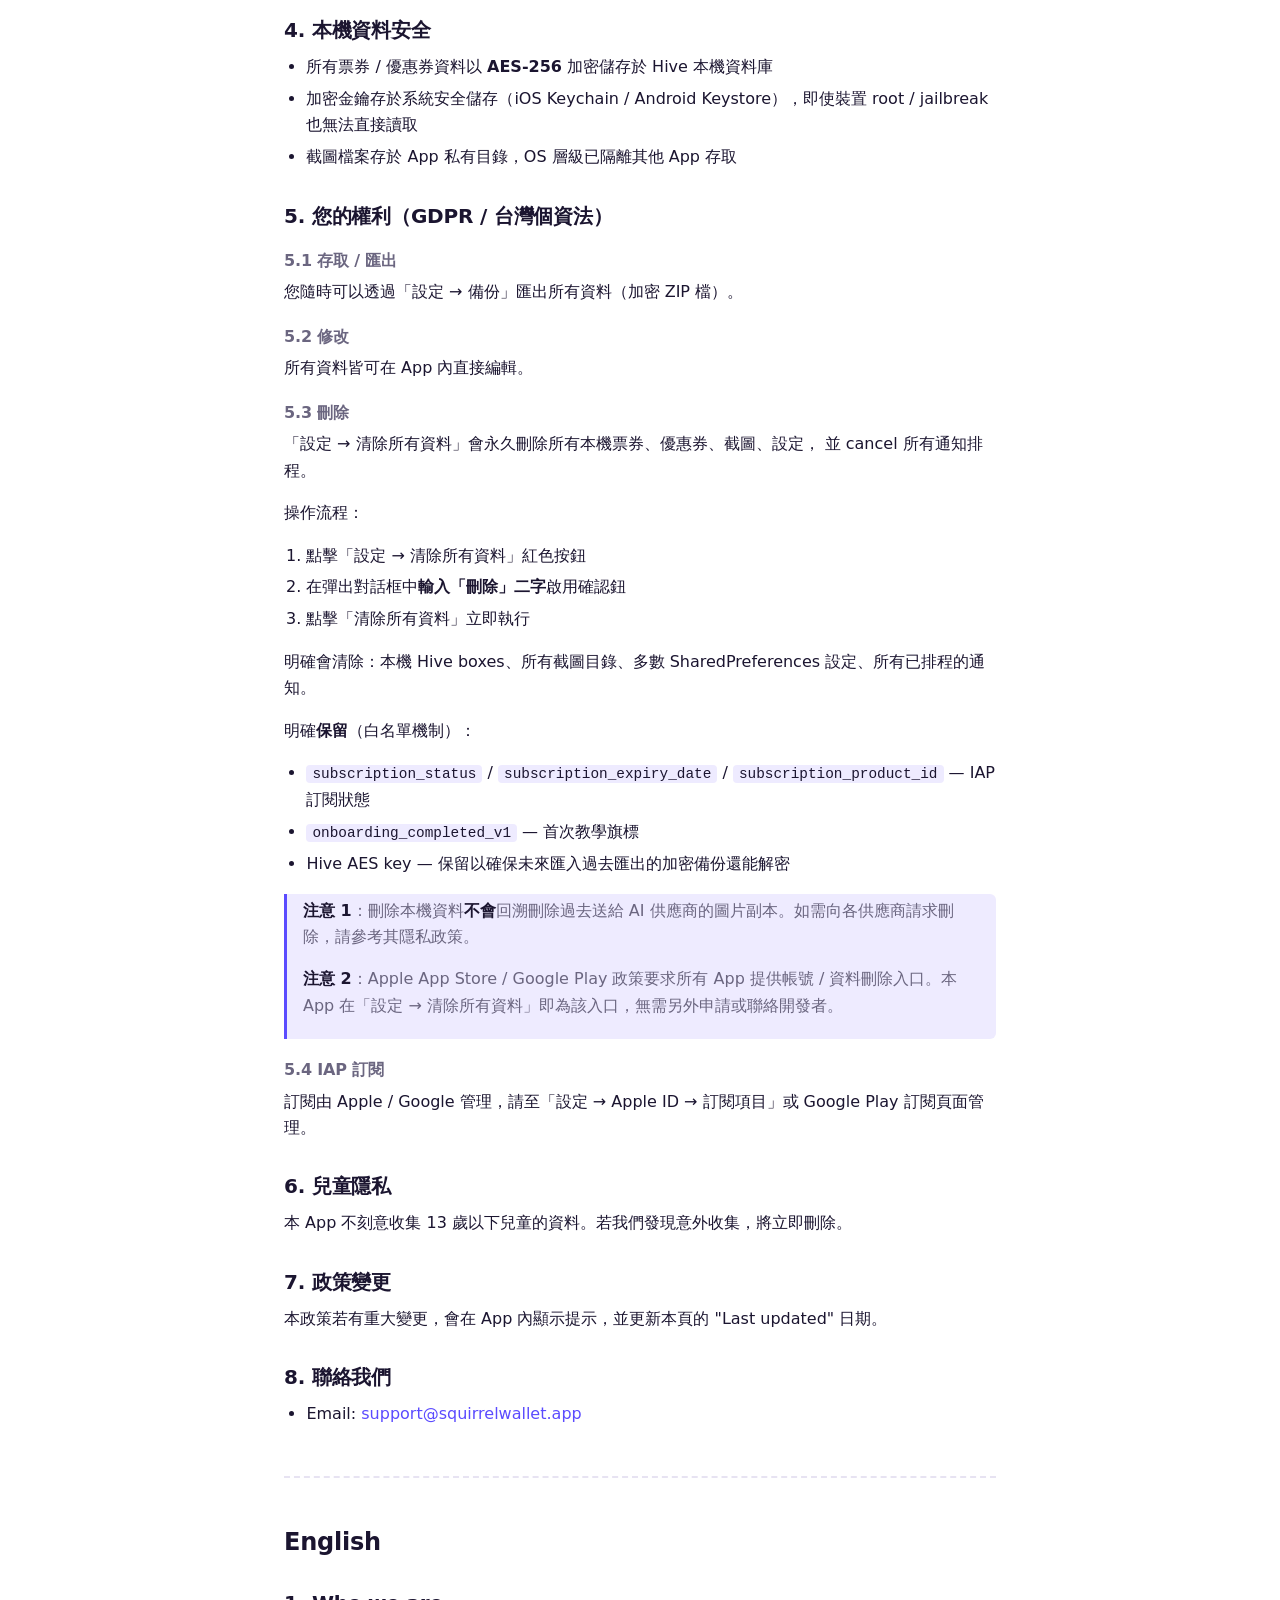
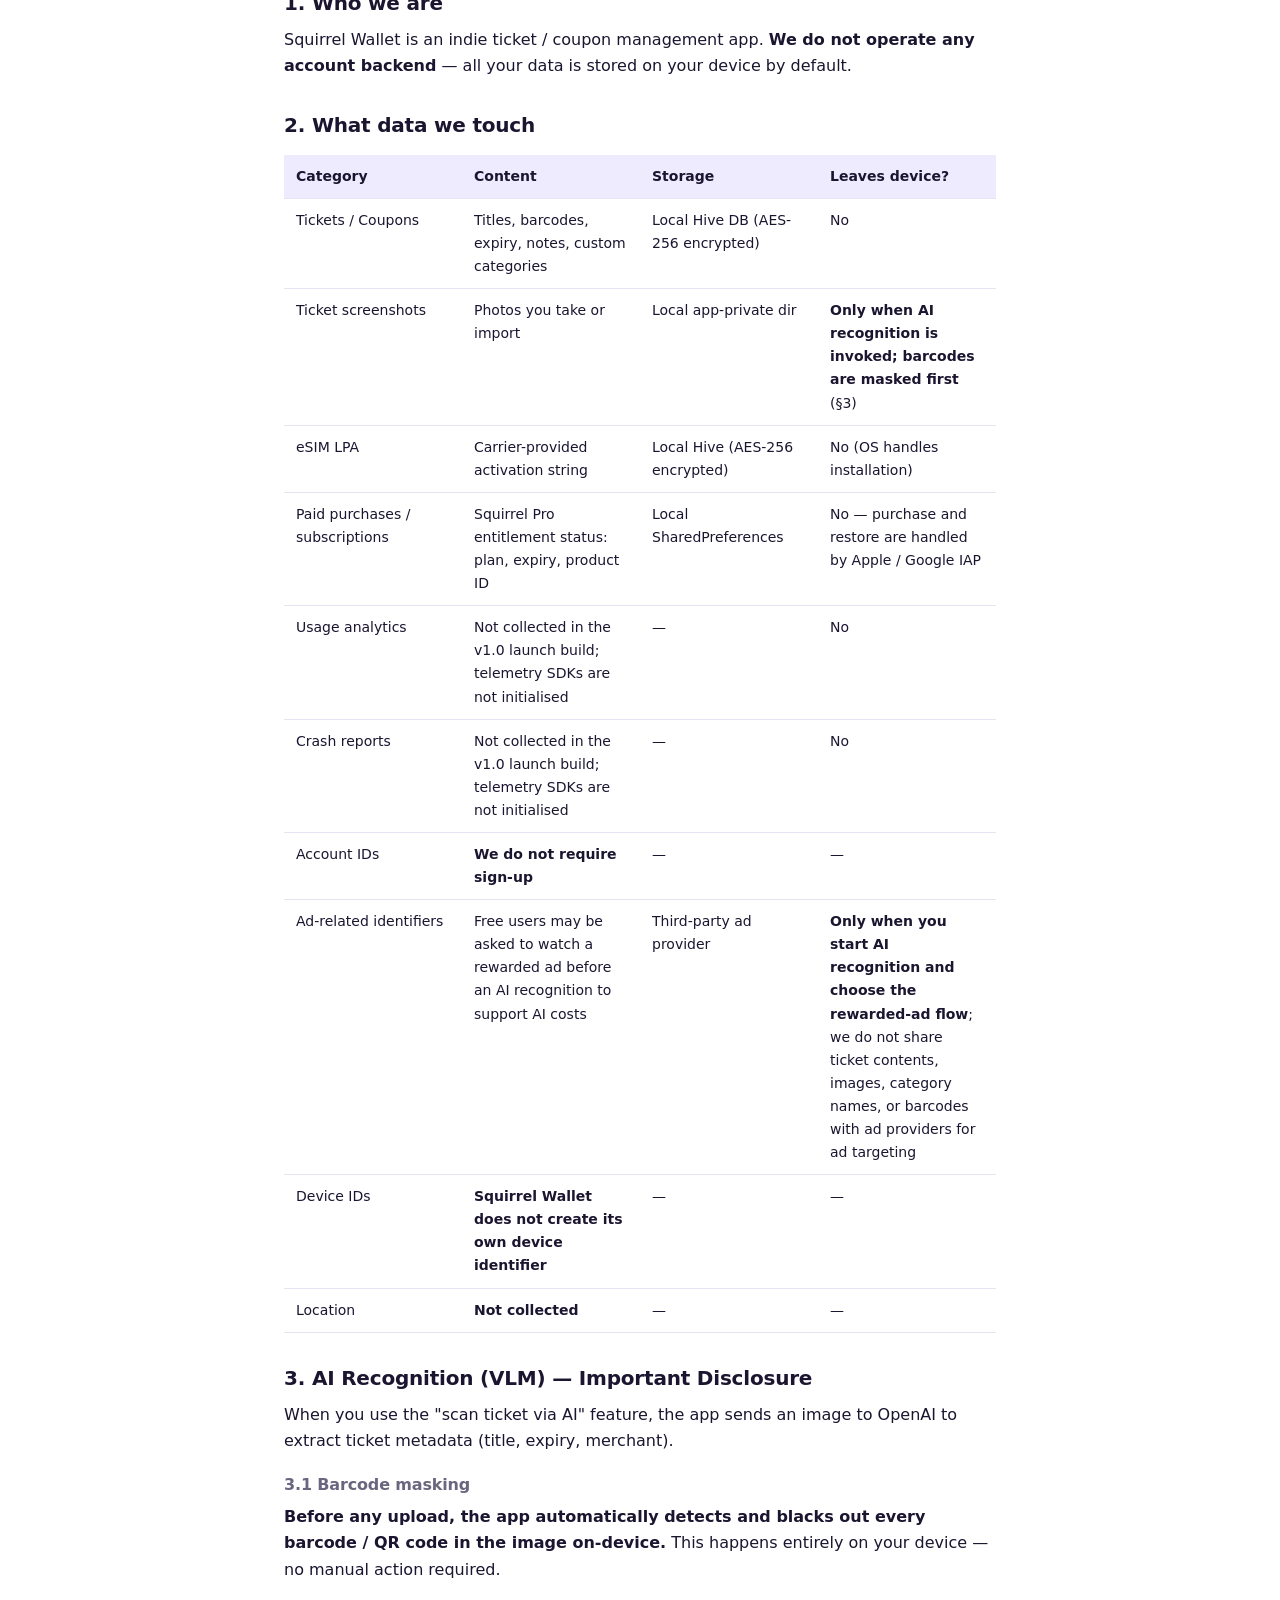
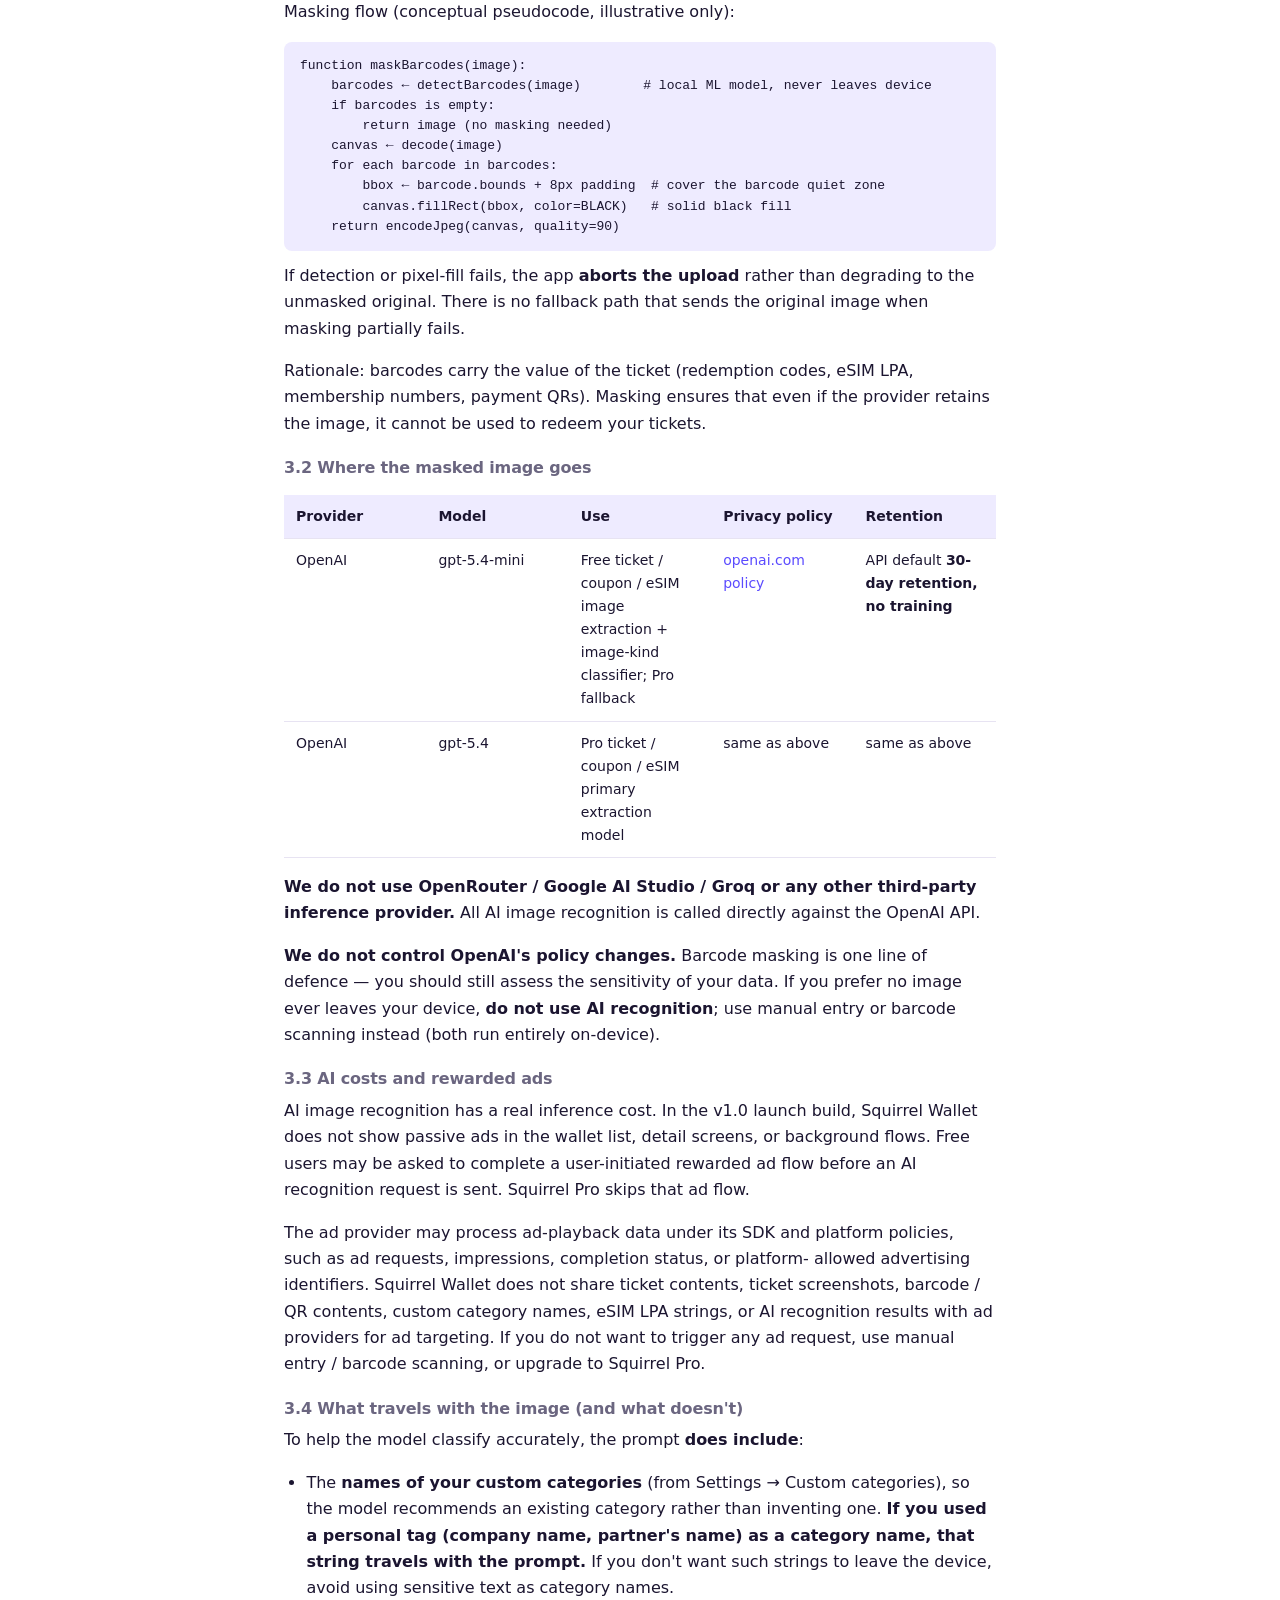
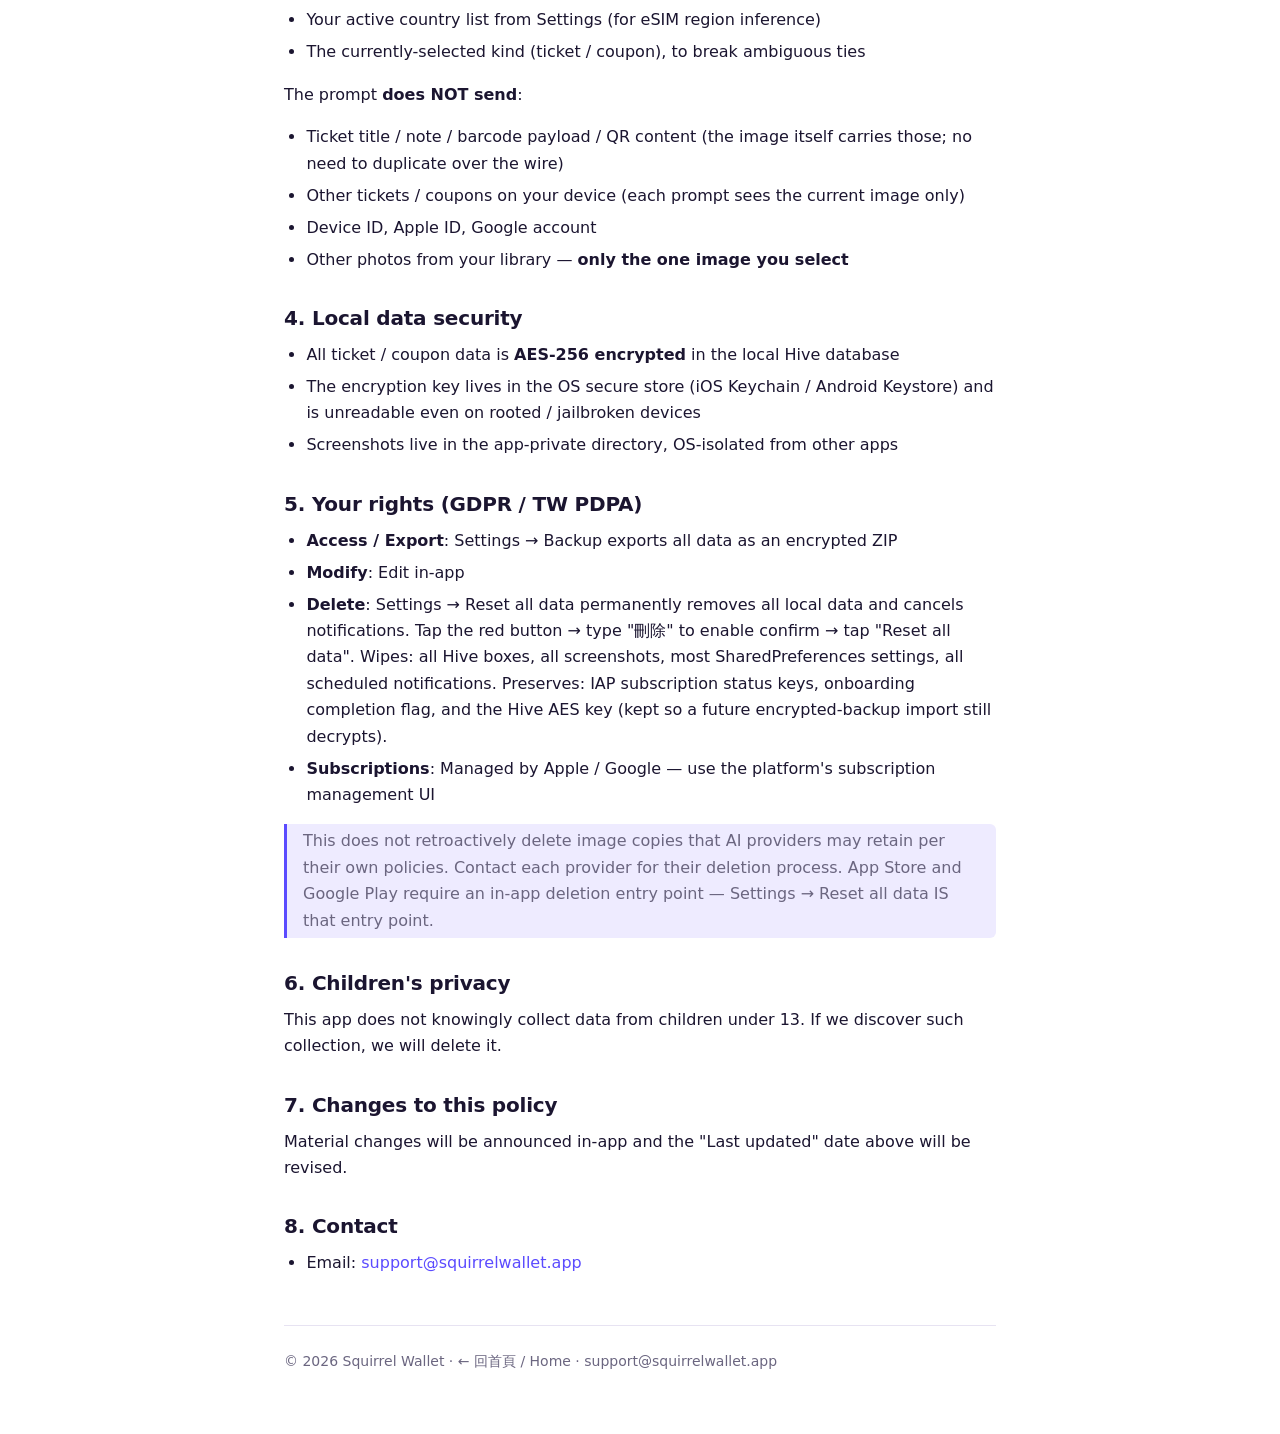
==== commit d3ca5252: "feat(website): showcase Squirrel Pro landing" ====
--- a/privacy/index.html
+++ b/privacy/index.html
@@ -5,12 +5,13 @@
   <meta name="viewport" content="width=device-width, initial-scale=1.0">
   <title>隱私權政策 — Squirrel Wallet</title>
   <meta name="description" content="Squirrel Wallet 隱私權政策。本機優先儲存，AI 辨識前自動遮罩條碼，無帳號註冊。">
-  <link rel="stylesheet" href="/styles.css?v=20260513">
+  <link rel="stylesheet" href="/styles.css?v=20260606">
   <style>
     /* Page-scoped extensions to /styles.css — tables, blockquote, code.
        Uses the existing CSS variables so dark mode still works. */
     table {
       width: 100%;
+      table-layout: fixed;
       border-collapse: collapse;
       margin: 16px 0;
       font-size: 14px;
@@ -20,6 +21,8 @@
       padding: 10px 12px;
       border-bottom: 1px solid var(--color-border);
       vertical-align: top;
+      overflow-wrap: anywhere;
+      word-break: break-word;
     }
     th {
       background: var(--color-primary-soft);
@@ -62,6 +65,33 @@
       margin: 20px 0 8px;
       color: var(--color-text-muted);
     }
+    @media (max-width: 640px) {
+      table {
+        display: block;
+        font-size: 13px;
+      }
+      thead {
+        display: none;
+      }
+      tbody,
+      tr,
+      td {
+        display: block;
+        width: 100%;
+      }
+      tr {
+        padding: 10px 0;
+        border-bottom: 1px solid var(--color-border);
+      }
+      th, td {
+        padding: 5px 0;
+        border-bottom: 0;
+      }
+      td:first-child {
+        color: var(--color-text);
+        font-weight: 700;
+      }
+    }
   </style>
 </head>
 <body>
@@ -77,7 +107,7 @@
   </header>
 
   <h1>Squirrel Wallet 隱私權政策</h1>
-  <p class="meta">最後更新 / Last updated: 2026-05-12 · App 版本 / version: 1.0.0+</p>
+  <p class="meta">最後更新: 2026-06-06<br>Last updated: 2026-06-06 · Version: 1.0.0+</p>
 
   <p>
     本文件以繁體中文為主，English follows below。兩個版本內容等價，若有衝突
@@ -123,22 +153,22 @@
         <td>否（安裝時透過 OS 系統 URL 啟動）</td>
       </tr>
       <tr>
-        <td>訂閱憑證（IAP）</td>
-        <td>Apple / Google 發出的購買收據</td>
-        <td>本機（OS 鑰匙圈）</td>
-        <td>提交給 Apple / Google 驗證（不經過我們的後端）</td>
+        <td>付費 / 訂閱資料</td>
+        <td>Squirrel Pro 權益狀態：方案、到期日、產品 ID</td>
+        <td>本機 SharedPreferences</td>
+        <td>否；購買與還原由 Apple / Google IAP 處理</td>
       </tr>
       <tr>
         <td>App 使用記錄</td>
-        <td>預設<strong>不收集</strong>。若您啟用「分享匿名使用數據」，會收集匿名事件（無個資、無內容）</td>
-        <td>第三方分析服務</td>
-        <td>是（去識別化）</td>
+        <td>v1.0 上架版本不啟動 telemetry SDK，不收集使用事件</td>
+        <td>—</td>
+        <td>否</td>
       </tr>
       <tr>
         <td>崩潰報告</td>
-        <td>預設<strong>不收集</strong>。若您啟用「分享匿名使用數據」，會收集崩潰堆疊（不含您的個人資料）</td>
-        <td>第三方崩潰報告服務</td>
-        <td>是（不含個資）</td>
+        <td>v1.0 上架版本不啟動 telemetry SDK，不收集遠端崩潰報告</td>
+        <td>—</td>
+        <td>否</td>
       </tr>
       <tr>
         <td>帳號識別</td>
@@ -147,8 +177,14 @@
         <td>—</td>
       </tr>
       <tr>
-        <td>廣告 ID / 裝置 ID</td>
-        <td><strong>不收集</strong></td>
+        <td>廣告相關識別</td>
+        <td>Free 使用者使用 AI 辨識時，可能需要主動觀看獎勵式廣告以支撐 AI 成本</td>
+        <td>第三方廣告供應商</td>
+        <td><strong>僅限您主動啟動 AI 辨識並選擇觀看廣告時</strong>；我們不把票券內容、圖片、分類名稱或條碼提供給廣告供應商做投放</td>
+      </tr>
+      <tr>
+        <td>裝置 ID</td>
+        <td><strong>Squirrel Wallet 不建立自己的裝置識別碼</strong></td>
         <td>—</td>
         <td>—</td>
       </tr>
@@ -207,14 +243,14 @@
       <tr>
         <td>OpenAI</td>
         <td>gpt-5.4-mini</td>
-        <td>Free / Pro 票券辨識 + Pro 影像分類</td>
+        <td>Free 票券 / 優惠券 / eSIM 圖片辨識 + 圖片種類判定；Pro fallback</td>
         <td><a href="https://openai.com/policies/privacy-policy">openai.com policy</a></td>
         <td>API 預設 <strong>30 天保留、不訓練</strong></td>
       </tr>
       <tr>
         <td>OpenAI</td>
         <td>gpt-5.4</td>
-        <td>Pro 訂閱影像辨識主模型</td>
+        <td>Pro 票券 / 優惠券 / eSIM 圖片辨識主模型</td>
         <td>同上</td>
         <td>同上</td>
       </tr>
@@ -231,7 +267,21 @@
     輸入或條碼掃描（這兩個功能完全在本機運作）。
   </p>
 
-  <h4>3.3 隨同圖片傳輸的內容</h4>
+  <h4>3.3 AI 成本與獎勵式廣告</h4>
+  <p>
+    AI 圖片辨識有實際推論成本。Squirrel Wallet v1.0 的 Free 版本不在票夾列表、
+    詳情頁或背景流程顯示被動廣告；Free 使用者在啟動 AI 辨識時，可能需要完成一個
+    由自己主動開啟的獎勵式廣告流程，才會送出該次辨識請求。Squirrel Pro 會跳過這個
+    廣告流程。
+  </p>
+  <p>
+    廣告供應商可能依其 SDK 與平台政策處理廣告播放相關資料，例如廣告請求、曝光、
+    完成狀態或平台允許的廣告識別資訊。Squirrel Wallet 不會把您的票券內容、票券截圖、
+    條碼 / QR 內容、自訂分類名稱、eSIM LPA 或 AI 辨識結果提供給廣告供應商做廣告投放。
+    如果您不想觸發任何廣告請求，可以改用手動輸入 / 條碼掃描，或升級 Squirrel Pro。
+  </p>
+
+  <h4>3.4 隨同圖片傳輸的內容</h4>
   <p>
     為了讓 AI 模型給出更準確的分類結果，圖片之外
     <strong>我們會在 prompt 中夾帶</strong>：
@@ -325,11 +375,12 @@
       <tr><td>Tickets / Coupons</td><td>Titles, barcodes, expiry, notes, custom categories</td><td>Local Hive DB (AES-256 encrypted)</td><td>No</td></tr>
       <tr><td>Ticket screenshots</td><td>Photos you take or import</td><td>Local app-private dir</td><td><strong>Only when AI recognition is invoked; barcodes are masked first</strong> (§3)</td></tr>
       <tr><td>eSIM LPA</td><td>Carrier-provided activation string</td><td>Local Hive (AES-256 encrypted)</td><td>No (OS handles installation)</td></tr>
-      <tr><td>IAP receipts</td><td>Apple / Google purchase receipts</td><td>Local OS keychain</td><td>Sent to Apple / Google for verification (no backend of ours)</td></tr>
-      <tr><td>Usage analytics</td><td><strong>Off by default</strong>. Opt-in toggles anonymous event tracking</td><td>Third-party service</td><td>Yes (de-identified)</td></tr>
-      <tr><td>Crash reports</td><td><strong>Off by default</strong>. Opt-in sends stack traces (no PII)</td><td>Third-party service</td><td>Yes (no PII)</td></tr>
+      <tr><td>Paid purchases / subscriptions</td><td>Squirrel Pro entitlement status: plan, expiry, product ID</td><td>Local SharedPreferences</td><td>No — purchase and restore are handled by Apple / Google IAP</td></tr>
+      <tr><td>Usage analytics</td><td>Not collected in the v1.0 launch build; telemetry SDKs are not initialised</td><td>—</td><td>No</td></tr>
+      <tr><td>Crash reports</td><td>Not collected in the v1.0 launch build; telemetry SDKs are not initialised</td><td>—</td><td>No</td></tr>
       <tr><td>Account IDs</td><td><strong>We do not require sign-up</strong></td><td>—</td><td>—</td></tr>
-      <tr><td>Ad IDs / Device IDs</td><td><strong>Not collected</strong></td><td>—</td><td>—</td></tr>
+      <tr><td>Ad-related identifiers</td><td>Free users may be asked to watch a rewarded ad before an AI recognition to support AI costs</td><td>Third-party ad provider</td><td><strong>Only when you start AI recognition and choose the rewarded-ad flow</strong>; we do not share ticket contents, images, category names, or barcodes with ad providers for ad targeting</td></tr>
+      <tr><td>Device IDs</td><td><strong>Squirrel Wallet does not create its own device identifier</strong></td><td>—</td><td>—</td></tr>
       <tr><td>Location</td><td><strong>Not collected</strong></td><td>—</td><td>—</td></tr>
     </tbody>
   </table>
@@ -376,14 +427,14 @@
       <tr>
         <td>OpenAI</td>
         <td>gpt-5.4-mini</td>
-        <td>Free / Pro ticket extraction + Pro image-kind classifier</td>
+        <td>Free ticket / coupon / eSIM image extraction + image-kind classifier; Pro fallback</td>
         <td><a href="https://openai.com/policies/privacy-policy">openai.com policy</a></td>
         <td>API default <strong>30-day retention, no training</strong></td>
       </tr>
       <tr>
         <td>OpenAI</td>
         <td>gpt-5.4</td>
-        <td>Pro subscription primary extraction model</td>
+        <td>Pro ticket / coupon / eSIM primary extraction model</td>
         <td>same as above</td>
         <td>same as above</td>
       </tr>
@@ -402,7 +453,25 @@
     or barcode scanning instead (both run entirely on-device).
   </p>
 
-  <h4>3.3 What travels with the image (and what doesn't)</h4>
+  <h4>3.3 AI costs and rewarded ads</h4>
+  <p>
+    AI image recognition has a real inference cost. In the v1.0 launch build,
+    Squirrel Wallet does not show passive ads in the wallet list, detail screens,
+    or background flows. Free users may be asked to complete a user-initiated
+    rewarded ad flow before an AI recognition request is sent. Squirrel Pro
+    skips that ad flow.
+  </p>
+  <p>
+    The ad provider may process ad-playback data under its SDK and platform
+    policies, such as ad requests, impressions, completion status, or platform-
+    allowed advertising identifiers. Squirrel Wallet does not share ticket
+    contents, ticket screenshots, barcode / QR contents, custom category names,
+    eSIM LPA strings, or AI recognition results with ad providers for ad targeting.
+    If you do not want to trigger any ad request, use manual entry / barcode
+    scanning, or upgrade to Squirrel Pro.
+  </p>
+
+  <h4>3.4 What travels with the image (and what doesn't)</h4>
   <p>
     To help the model classify accurately, the prompt <strong>does
     include</strong>:
--- a/styles.css
+++ b/styles.css
@@ -102,6 +102,7 @@
   line-height: var(--lh-prose);
   color: var(--color-text);
   background: var(--color-surface);
+  overflow-x: hidden;
   -webkit-font-smoothing: antialiased;
   -moz-osx-font-smoothing: grayscale;
 }
@@ -324,6 +325,7 @@
   max-width: var(--maxw-page);
   margin: 0 auto;
   padding: 0 var(--s-6) var(--s-16);
+  overflow-x: clip;
 }
 
 /* Section spacing */
@@ -363,17 +365,26 @@
   gap: var(--s-12);
   padding: var(--s-16) 0 var(--s-12);
 }
+.hero > *,
+.story > * {
+  min-width: 0;
+}
 .hero__copy h1 {
   font-size: var(--fs-48);
   line-height: var(--lh-tight);
   letter-spacing: -0.025em;
   margin: 0 0 var(--s-4);
+  max-width: 100%;
+  overflow-wrap: anywhere;
+  word-break: break-word;
 }
 .hero__tagline {
   font-size: var(--fs-20);
   color: var(--color-text-muted);
   max-width: 32ch;
   margin: 0 0 var(--s-6);
+  overflow-wrap: anywhere;
+  word-break: break-word;
 }
 .hero__author {
   font-size: var(--fs-14);
@@ -913,12 +924,12 @@
 }
 
 /* Scroll-reveal */
-[data-reveal] {
+.reveal-enabled [data-reveal] {
   opacity: 0;
   transform: translateY(12px);
   transition: opacity .5s ease, transform .5s ease;
 }
-[data-reveal].is-visible {
+.reveal-enabled [data-reveal].is-visible {
   opacity: 1;
   transform: none;
 }
@@ -951,11 +962,58 @@
 }
 
 @media (max-width: 640px) {
+  .prose {
+    padding-inline: var(--s-4);
+    overflow-x: clip;
+  }
+  .page-header {
+    align-items: flex-start;
+    flex-direction: column;
+  }
+  .lang-toggle {
+    flex-wrap: wrap;
+  }
+  .meta,
+  .prose h1,
+  .prose h2,
+  .prose h3,
+  .prose p,
+  .prose li {
+    overflow-wrap: anywhere;
+    word-break: break-word;
+  }
+
   .landing { padding: 0 var(--s-4) var(--s-12); }
   .site-nav { padding: var(--s-3) var(--s-4); }
   .site-nav .nav-links { display: none; }
 
-  .hero__copy h1 { font-size: 28px; }
+  .hero__copy,
+  .story__copy {
+    max-width: 100%;
+    min-width: 0;
+  }
+  .hero__copy h1 {
+    font-size: 28px;
+    word-break: break-all;
+  }
+  .hero__tagline {
+    word-break: break-all;
+  }
+  .hero__tagline { max-width: none; }
+  .hero__ctas {
+    flex-direction: column;
+    align-items: stretch;
+  }
+  .hero__ctas .cta-button {
+    width: 100%;
+    max-width: 320px;
+  }
+  .card-stack {
+    width: min(300px, 72vw);
+  }
+  .card-stack--small {
+    width: min(240px, 70vw);
+  }
   .country-grid { grid-template-columns: repeat(6, 1fr); max-width: 320px; }
 
   .persona-row { grid-template-columns: 56px 1fr; padding: var(--s-4); }
@@ -985,3 +1043,679 @@
   .site-nav, .landing-footer, .hero__ctas, .trust-strip .cta-button { display: none; }
   body { background: #fff; color: #000; }
 }
+
+/* =============================================================
+   Product homepage — real app screenshots
+   ============================================================= */
+.home-page {
+  --home-bg: #0d0d10;
+  --home-panel: #17171d;
+  --home-panel-2: #202027;
+  --home-text: #f6f3ff;
+  --home-muted: #b7b2c3;
+  --home-faint: #827b91;
+  --home-line: rgba(255, 255, 255, 0.12);
+  --home-accent: #9577ff;
+  --home-accent-2: #d04aa9;
+  --home-green: #72c48f;
+  color: var(--home-text);
+  background:
+    radial-gradient(circle at 78% 8%, rgba(149, 119, 255, 0.28), transparent 32rem),
+    radial-gradient(circle at 12% 42%, rgba(208, 74, 169, 0.16), transparent 28rem),
+    var(--home-bg);
+}
+
+.home-page a {
+  color: inherit;
+}
+
+.product-nav,
+.product-hero,
+.product-section,
+.product-strip,
+.product-footer {
+  width: min(1180px, calc(100vw - 32px));
+  margin-inline: auto;
+}
+
+.product-nav {
+  position: sticky;
+  top: 0;
+  z-index: 20;
+  display: flex;
+  justify-content: space-between;
+  align-items: center;
+  gap: 24px;
+  padding: 18px 0;
+  background: color-mix(in srgb, var(--home-bg) 82%, transparent);
+  backdrop-filter: blur(18px) saturate(160%);
+  -webkit-backdrop-filter: blur(18px) saturate(160%);
+}
+
+.product-brand {
+  display: inline-flex;
+  align-items: center;
+  gap: 10px;
+  font-weight: 750;
+  text-decoration: none;
+}
+
+.product-brand img {
+  border-radius: 10px;
+  box-shadow: 0 12px 30px rgba(0, 0, 0, 0.42);
+}
+
+.product-nav__links {
+  display: flex;
+  align-items: center;
+  gap: 8px;
+  list-style: none;
+  margin: 0;
+  padding: 0;
+  color: var(--home-muted);
+  font-size: 14px;
+}
+
+.product-nav__links a {
+  display: inline-flex;
+  padding: 8px 10px;
+  border-radius: 999px;
+  text-decoration: none;
+}
+
+.product-nav__links a:hover {
+  color: var(--home-text);
+  background: rgba(255, 255, 255, 0.08);
+}
+
+.product-hero {
+  display: grid;
+  grid-template-columns: minmax(0, 0.92fr) minmax(430px, 1.08fr);
+  gap: clamp(34px, 5.4vw, 72px);
+  align-items: center;
+  min-height: min(820px, calc(100dvh - 74px));
+  padding: 34px 0 58px;
+}
+
+.product-hero__copy {
+  grid-column: 1;
+  grid-row: 1;
+}
+
+.product-kicker {
+  margin: 0 0 14px;
+  color: var(--home-accent);
+  font-size: 12px;
+  line-height: 1.2;
+  font-weight: 800;
+  letter-spacing: 0.14em;
+  text-transform: uppercase;
+}
+
+.product-hero h1,
+.product-section h2 {
+  color: var(--home-text);
+  margin: 0;
+  letter-spacing: 0;
+  font-weight: 820;
+  line-height: 1.04;
+}
+
+.product-hero h1 {
+  max-width: 9.8em;
+  font-size: clamp(42px, 5.4vw, 74px);
+}
+
+.product-hero__lede,
+.section-copy p,
+.pro-panel p {
+  color: var(--home-muted);
+  font-size: clamp(17px, 1.6vw, 21px);
+  line-height: 1.7;
+}
+
+.product-hero__lede {
+  max-width: 34em;
+  margin: 28px 0 0;
+}
+
+.product-actions {
+  display: flex;
+  flex-wrap: wrap;
+  gap: 12px;
+  margin-top: 34px;
+}
+
+.product-button {
+  display: inline-flex;
+  align-items: center;
+  justify-content: center;
+  min-height: 48px;
+  padding: 0 20px;
+  border: 1px solid var(--home-line);
+  border-radius: 999px;
+  color: var(--home-text);
+  background: rgba(255, 255, 255, 0.055);
+  font-weight: 750;
+  text-decoration: none;
+}
+
+.product-button:hover {
+  background: rgba(255, 255, 255, 0.1);
+  text-decoration: none;
+}
+
+.product-button--primary {
+  border-color: transparent;
+  background: linear-gradient(135deg, #8d74ff, #6f5dff);
+  color: #fff;
+  box-shadow: 0 18px 44px rgba(110, 91, 255, 0.34);
+}
+
+.product-button--primary:hover {
+  background: linear-gradient(135deg, #9a84ff, #7664ff);
+}
+
+.product-button--disabled {
+  color: var(--home-faint);
+  pointer-events: none;
+}
+
+.product-facts {
+  grid-column: 1;
+  grid-row: 2;
+  display: grid;
+  grid-template-columns: repeat(3, minmax(0, 1fr));
+  gap: 12px;
+  margin: 0;
+}
+
+.product-facts div {
+  min-width: 0;
+  padding: 16px;
+  border: 1px solid var(--home-line);
+  border-radius: 18px;
+  background: rgba(255, 255, 255, 0.045);
+}
+
+.product-facts dt {
+  color: var(--home-text);
+  font-weight: 800;
+  line-height: 1.2;
+}
+
+.product-facts dd {
+  margin: 6px 0 0;
+  color: var(--home-faint);
+  font-size: 13px;
+  line-height: 1.35;
+}
+
+.screenshot-stage {
+  grid-column: 2;
+  grid-row: 1 / span 2;
+  position: relative;
+  min-height: 650px;
+}
+
+.phone-shot,
+.feature-phone,
+.settings-shot,
+.screen-pair img {
+  margin: 0;
+}
+
+.phone-shot,
+.feature-phone,
+.settings-shot,
+.screen-pair img {
+  border: 1px solid rgba(255, 255, 255, 0.16);
+  border-radius: 42px;
+  background: #0f0f12;
+  box-shadow:
+    0 34px 90px rgba(0, 0, 0, 0.58),
+    inset 0 0 0 1px rgba(255, 255, 255, 0.06);
+  overflow: hidden;
+}
+
+.phone-shot img,
+.feature-phone img,
+.settings-shot img,
+.screen-pair img {
+  display: block;
+  width: 100%;
+  height: auto;
+}
+
+.phone-shot {
+  position: absolute;
+  width: min(39vw, 340px);
+}
+
+.phone-shot--main {
+  right: 15%;
+  top: 0;
+  z-index: 3;
+  transform: rotate(-2deg);
+}
+
+.phone-shot--pulse {
+  left: 0;
+  top: 78px;
+  z-index: 2;
+  width: min(33vw, 288px);
+  opacity: 0.72;
+  transform: rotate(-8deg);
+}
+
+.phone-shot--add {
+  right: 0;
+  top: 150px;
+  z-index: 1;
+  width: min(31vw, 270px);
+  opacity: 0.54;
+  transform: rotate(7deg);
+}
+
+.product-strip {
+  display: flex;
+  flex-wrap: wrap;
+  justify-content: center;
+  gap: 10px;
+  padding: 18px 0 84px;
+}
+
+.product-strip span {
+  padding: 9px 14px;
+  border: 1px solid var(--home-line);
+  border-radius: 999px;
+  color: var(--home-muted);
+  background: rgba(255, 255, 255, 0.045);
+  font-size: 14px;
+  font-weight: 700;
+}
+
+.product-section {
+  padding: clamp(68px, 9vw, 126px) 0;
+  border-top: 1px solid var(--home-line);
+}
+
+.product-section--split {
+  display: grid;
+  grid-template-columns: minmax(0, 0.78fr) minmax(0, 1.22fr);
+  gap: clamp(36px, 6vw, 84px);
+  align-items: center;
+}
+
+.section-copy {
+  min-width: 0;
+}
+
+.section-copy h2,
+.pro-panel h2 {
+  max-width: 11em;
+  font-size: clamp(34px, 4.8vw, 62px);
+}
+
+.section-copy p,
+.pro-panel p {
+  max-width: 38em;
+  margin: 22px 0 0;
+}
+
+.section-copy--center {
+  max-width: 760px;
+  margin: 0 auto 52px;
+  text-align: center;
+}
+
+.section-copy--center h2,
+.section-copy--center p {
+  margin-inline: auto;
+}
+
+.feature-list {
+  display: grid;
+  gap: 12px;
+  margin: 28px 0 0;
+  padding: 0;
+  list-style: none;
+}
+
+.feature-list li {
+  position: relative;
+  padding-left: 22px;
+  color: var(--home-text);
+  font-weight: 650;
+  line-height: 1.5;
+}
+
+.feature-list li::before {
+  content: "";
+  position: absolute;
+  left: 0;
+  top: 0.68em;
+  width: 9px;
+  height: 9px;
+  border-radius: 50%;
+  background: var(--home-accent);
+  box-shadow: 0 0 0 5px rgba(149, 119, 255, 0.16);
+}
+
+.screen-pair {
+  display: grid;
+  grid-template-columns: repeat(2, minmax(0, 1fr));
+  gap: 22px;
+  align-items: start;
+}
+
+.screen-pair img:first-child {
+  transform: translateY(34px);
+}
+
+.screen-pair img:last-child {
+  transform: translateY(-20px);
+}
+
+.product-section--cards {
+  overflow: hidden;
+}
+
+.capture-layout {
+  display: grid;
+  grid-template-columns: minmax(260px, 370px) minmax(0, 1fr);
+  gap: clamp(28px, 6vw, 82px);
+  align-items: center;
+}
+
+.feature-phone {
+  width: min(370px, 100%);
+  justify-self: center;
+}
+
+.capture-steps {
+  display: grid;
+  gap: 16px;
+}
+
+.capture-steps article,
+.privacy-grid article {
+  padding: 24px;
+  border: 1px solid var(--home-line);
+  border-radius: 24px;
+  background:
+    linear-gradient(180deg, rgba(255, 255, 255, 0.08), rgba(255, 255, 255, 0.035)),
+    var(--home-panel);
+}
+
+.capture-steps span {
+  color: var(--home-accent);
+  font-size: 12px;
+  font-weight: 900;
+  letter-spacing: 0.14em;
+}
+
+.capture-steps h3 {
+  margin: 10px 0 8px;
+  color: var(--home-text);
+  font-size: 24px;
+  line-height: 1.16;
+}
+
+.capture-steps p {
+  margin: 0;
+  color: var(--home-muted);
+  line-height: 1.65;
+}
+
+.product-section--privacy {
+  display: grid;
+  grid-template-columns: minmax(0, 0.84fr) minmax(0, 1.16fr);
+  gap: clamp(32px, 6vw, 76px);
+  align-items: start;
+}
+
+.privacy-grid {
+  display: grid;
+  grid-template-columns: repeat(2, minmax(0, 1fr));
+  gap: 16px;
+}
+
+.privacy-grid strong {
+  display: block;
+  margin-bottom: 10px;
+  color: var(--home-text);
+  font-size: 18px;
+}
+
+.privacy-grid span {
+  display: block;
+  color: var(--home-muted);
+  line-height: 1.6;
+}
+
+.pro-panel {
+  display: grid;
+  grid-template-columns: minmax(0, 1fr) minmax(260px, 360px);
+  gap: clamp(32px, 7vw, 92px);
+  align-items: center;
+  padding: clamp(28px, 5vw, 58px);
+  border: 1px solid rgba(149, 119, 255, 0.36);
+  border-radius: 34px;
+  background:
+    radial-gradient(circle at 80% 20%, rgba(149, 119, 255, 0.28), transparent 22rem),
+    linear-gradient(135deg, rgba(255, 255, 255, 0.08), rgba(255, 255, 255, 0.03)),
+    var(--home-panel);
+}
+
+.settings-shot {
+  width: min(340px, 100%);
+  justify-self: center;
+}
+
+.product-footer {
+  display: flex;
+  justify-content: space-between;
+  gap: 24px;
+  padding: 36px 0 52px;
+  color: var(--home-faint);
+  border-top: 1px solid var(--home-line);
+}
+
+.product-footer p {
+  margin: 0;
+}
+
+.product-footer nav {
+  display: flex;
+  flex-wrap: wrap;
+  gap: 16px;
+}
+
+.product-footer a {
+  color: var(--home-muted);
+  text-decoration: none;
+}
+
+.product-footer a:hover {
+  color: var(--home-text);
+}
+
+@media (max-width: 980px) {
+  .product-hero,
+  .product-section--split,
+  .capture-layout,
+  .product-section--privacy,
+  .pro-panel {
+    grid-template-columns: 1fr;
+  }
+
+  .product-hero {
+    min-height: auto;
+    padding-top: 34px;
+  }
+
+  .product-hero__copy,
+  .screenshot-stage,
+  .product-facts {
+    grid-column: auto;
+    grid-row: auto;
+  }
+
+  .product-hero h1 {
+    max-width: 11em;
+  }
+
+  .screenshot-stage {
+    min-height: 650px;
+    margin-top: 12px;
+  }
+
+  .phone-shot {
+    width: min(64vw, 360px);
+  }
+
+  .phone-shot--main {
+    right: 18%;
+  }
+
+  .phone-shot--pulse {
+    left: 2%;
+    width: min(52vw, 300px);
+  }
+
+  .phone-shot--add {
+    width: min(48vw, 280px);
+  }
+}
+
+@media (max-width: 640px) {
+  .product-nav,
+  .product-hero,
+  .product-section,
+  .product-strip,
+  .product-footer {
+    width: min(100vw - 28px, 1180px);
+  }
+
+  .product-nav__links {
+    display: none;
+  }
+
+  .product-hero {
+    padding-bottom: 34px;
+  }
+
+  .product-hero h1 {
+    max-width: 8.9em;
+    font-size: clamp(36px, 10.2vw, 40px);
+    line-height: 1.08;
+    overflow-wrap: anywhere;
+  }
+
+  .product-hero__lede,
+  .section-copy p,
+  .pro-panel p {
+    font-size: 17px;
+  }
+
+  .product-actions {
+    display: grid;
+  }
+
+  .product-button {
+    width: 100%;
+  }
+
+  .product-facts {
+    grid-template-columns: 1fr;
+    gap: 8px;
+    margin-top: 18px;
+  }
+
+  .product-facts div {
+    padding: 12px 10px;
+    border-radius: 14px;
+  }
+
+  .product-facts dt {
+    font-size: 13px;
+  }
+
+  .product-facts dd {
+    font-size: 11px;
+  }
+
+  .screenshot-stage {
+    min-height: 500px;
+    margin-top: 4px;
+    overflow: hidden;
+  }
+
+  .phone-shot {
+    border-radius: 32px;
+  }
+
+  .phone-shot--main {
+    left: 50%;
+    right: auto;
+    width: min(72vw, 270px);
+    transform: translateX(-50%) rotate(-2deg);
+  }
+
+  .phone-shot--pulse {
+    left: -36px;
+    top: 78px;
+    width: 218px;
+  }
+
+  .phone-shot--add {
+    right: -38px;
+    top: 138px;
+    width: 208px;
+  }
+
+  .product-strip {
+    justify-content: flex-start;
+    padding-bottom: 46px;
+  }
+
+  .product-section {
+    padding: 62px 0;
+  }
+
+  .section-copy h2,
+  .pro-panel h2 {
+    font-size: 36px;
+  }
+
+  .screen-pair,
+  .privacy-grid {
+    grid-template-columns: 1fr;
+  }
+
+  .screen-pair img {
+    max-width: 300px;
+    justify-self: center;
+  }
+
+  .screen-pair img:first-child,
+  .screen-pair img:last-child {
+    transform: none;
+  }
+
+  .capture-steps article,
+  .privacy-grid article {
+    padding: 20px;
+    border-radius: 20px;
+  }
+
+  .pro-panel {
+    padding: 24px;
+    border-radius: 26px;
+  }
+
+  .product-footer {
+    flex-direction: column;
+  }
+}
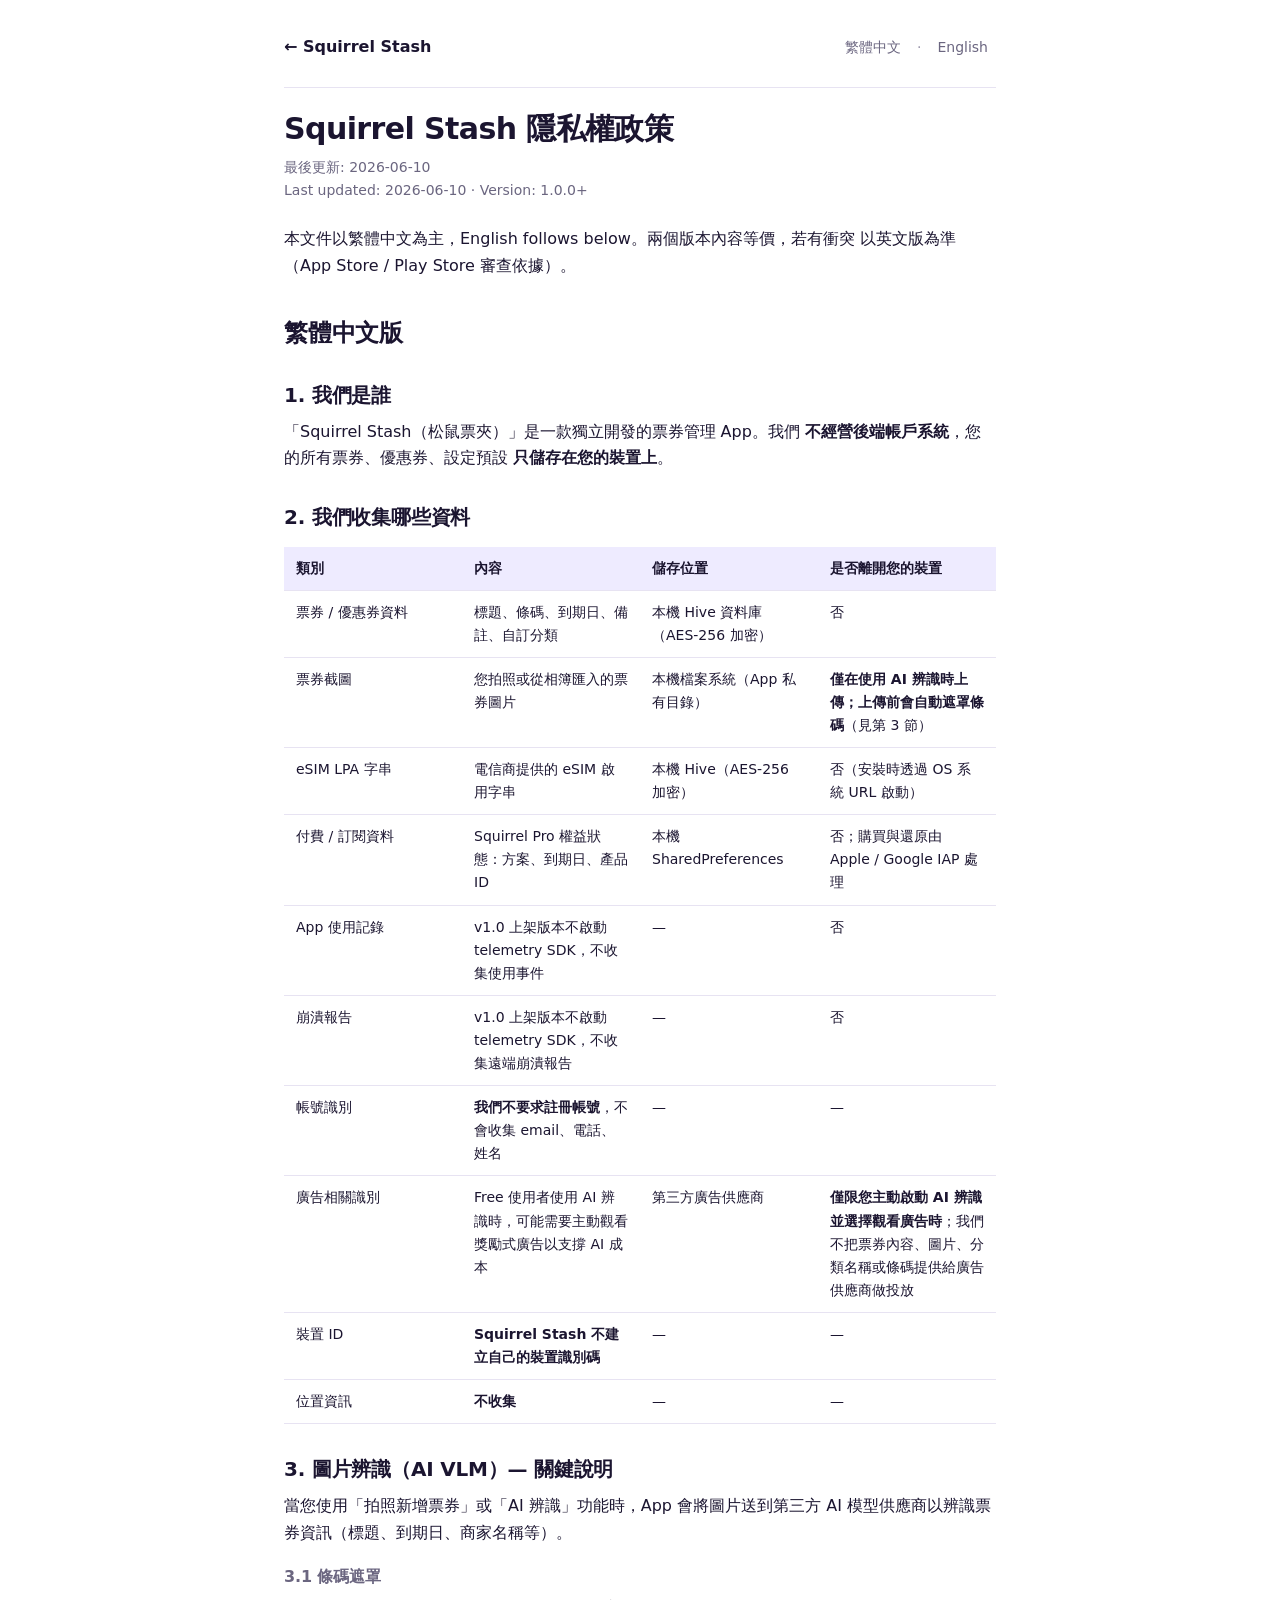
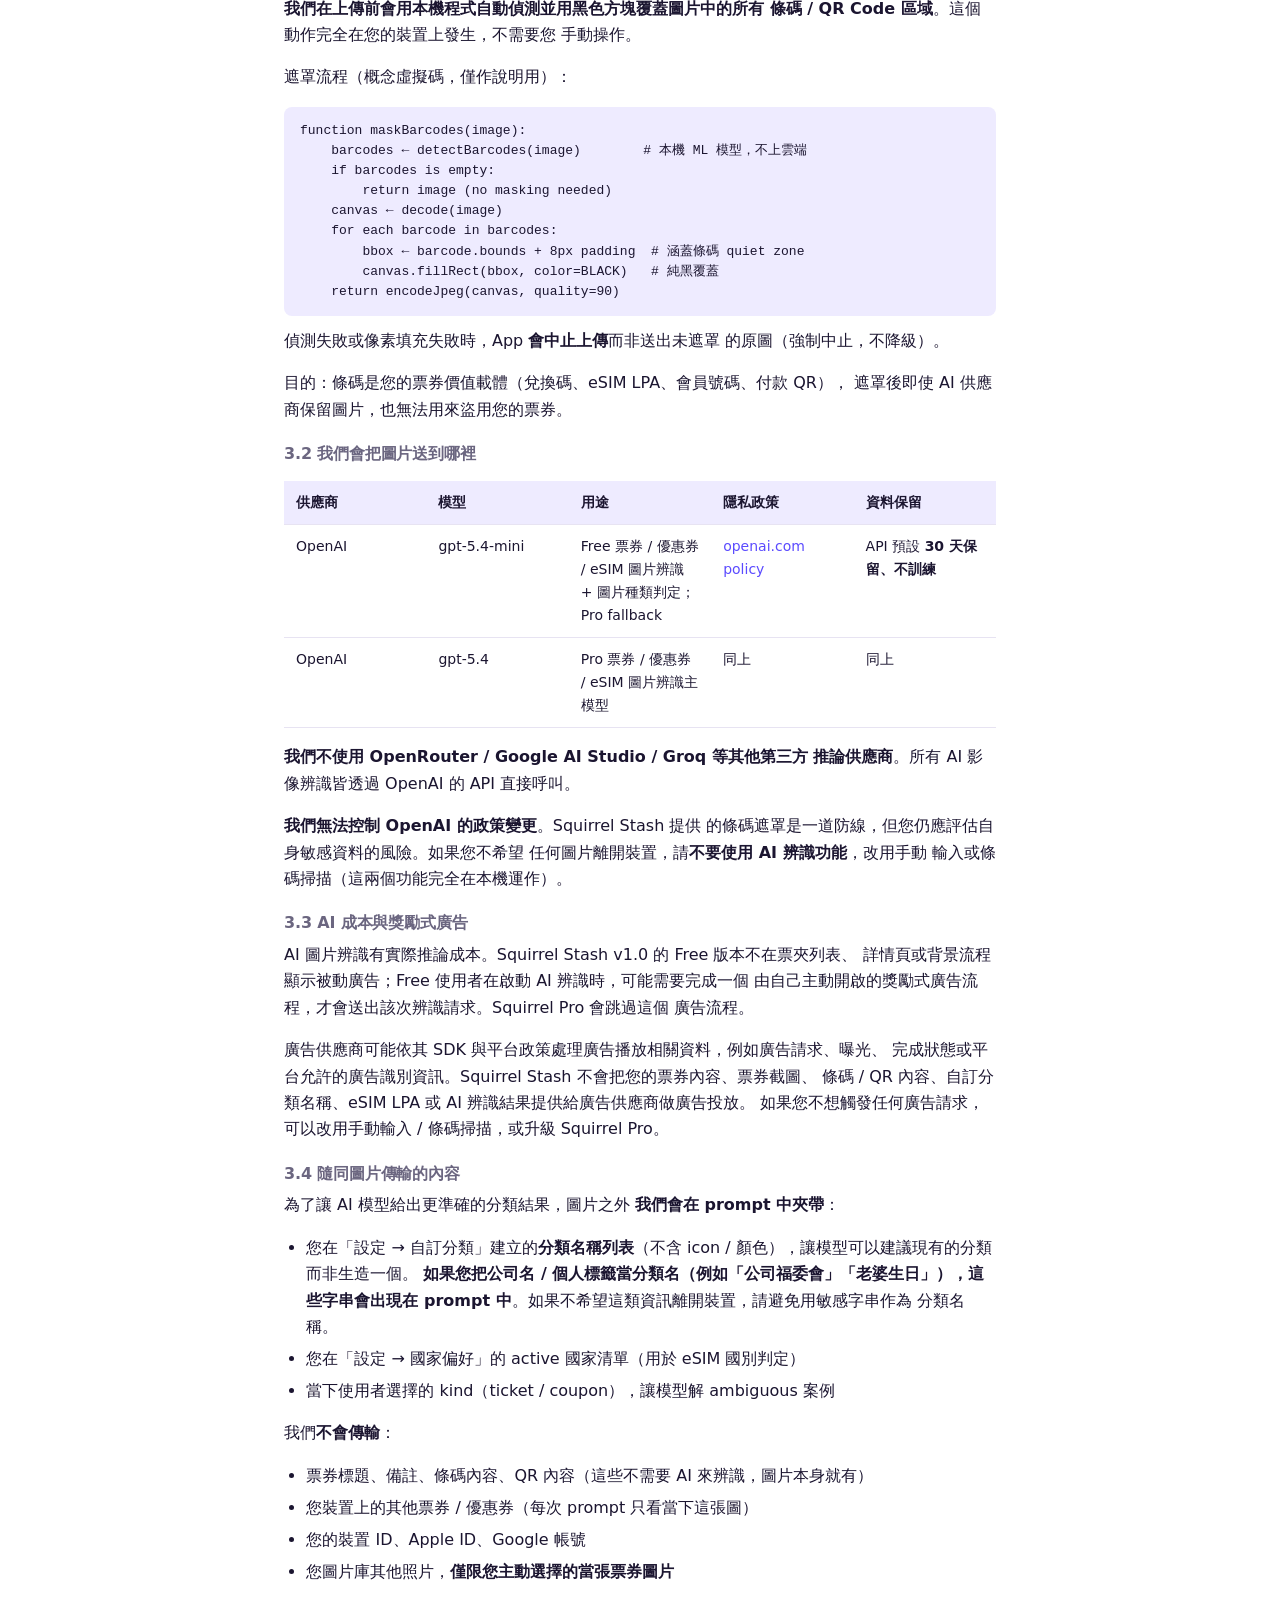
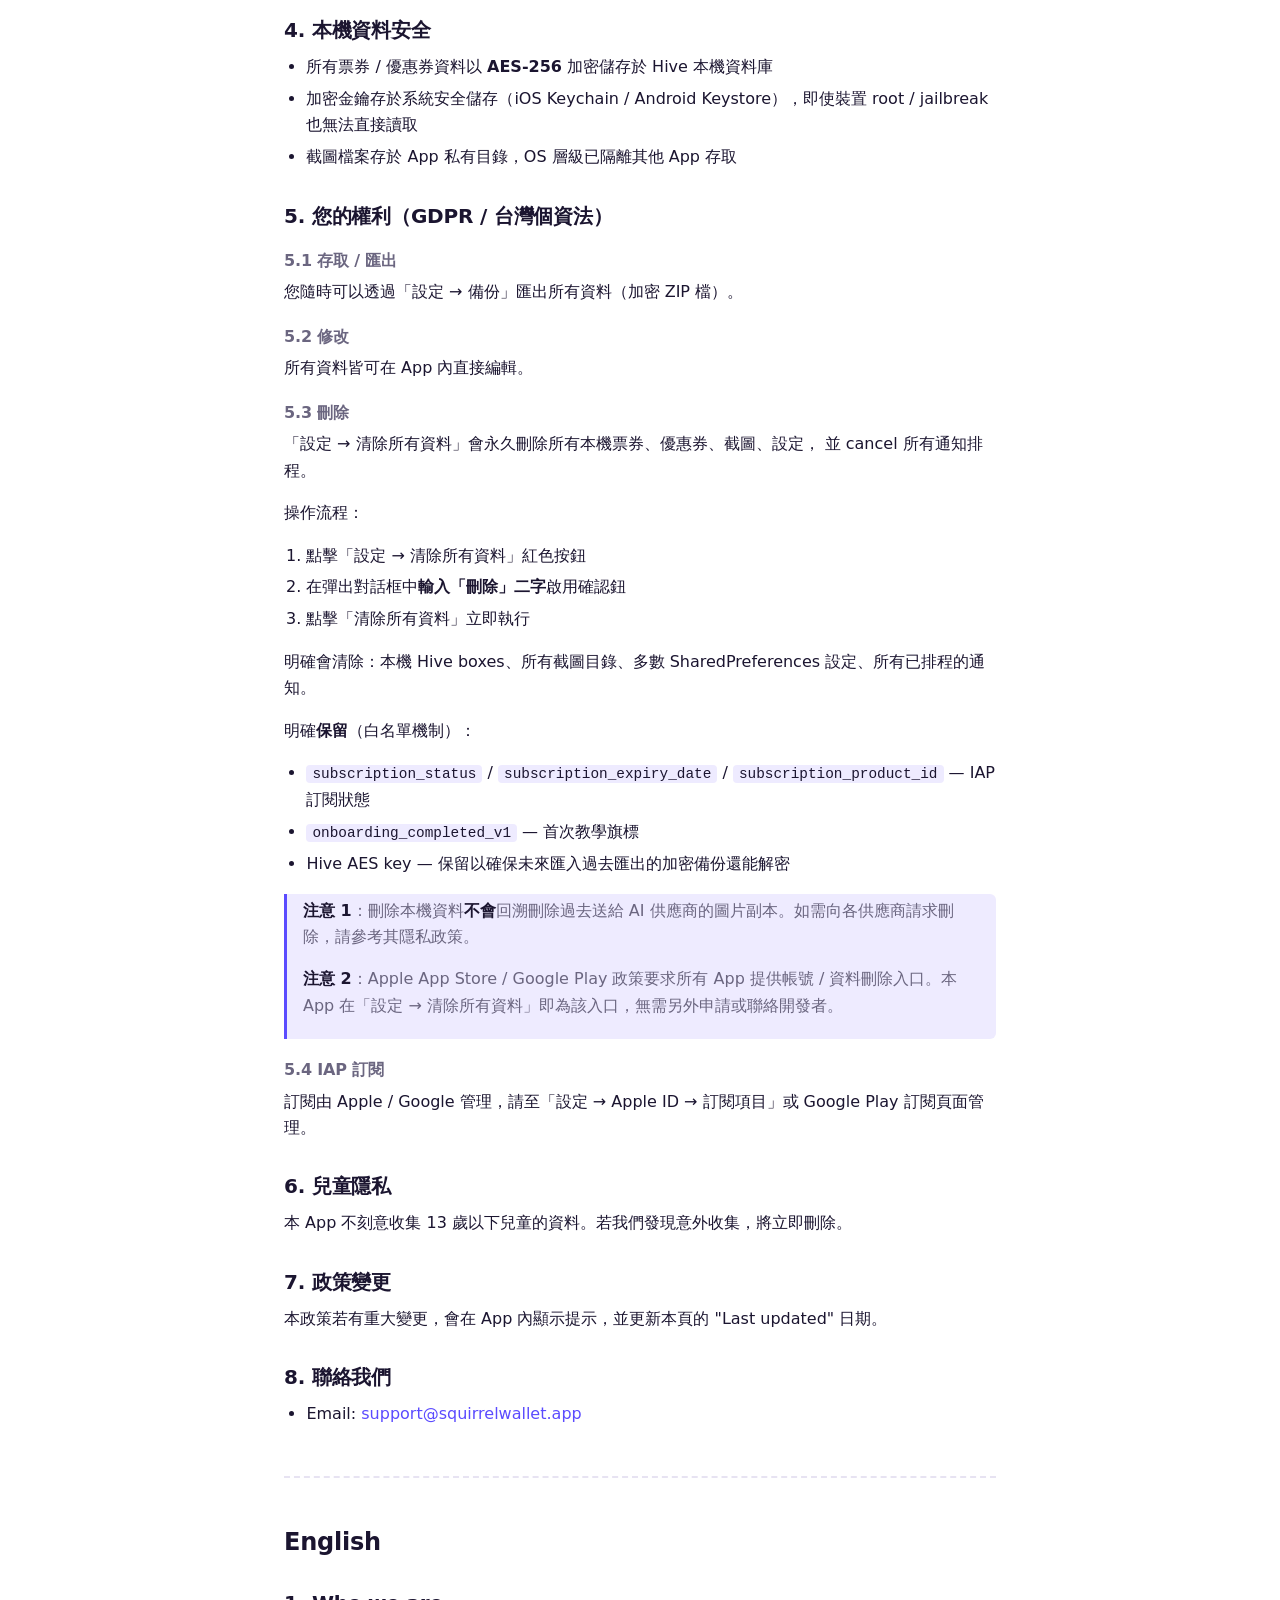
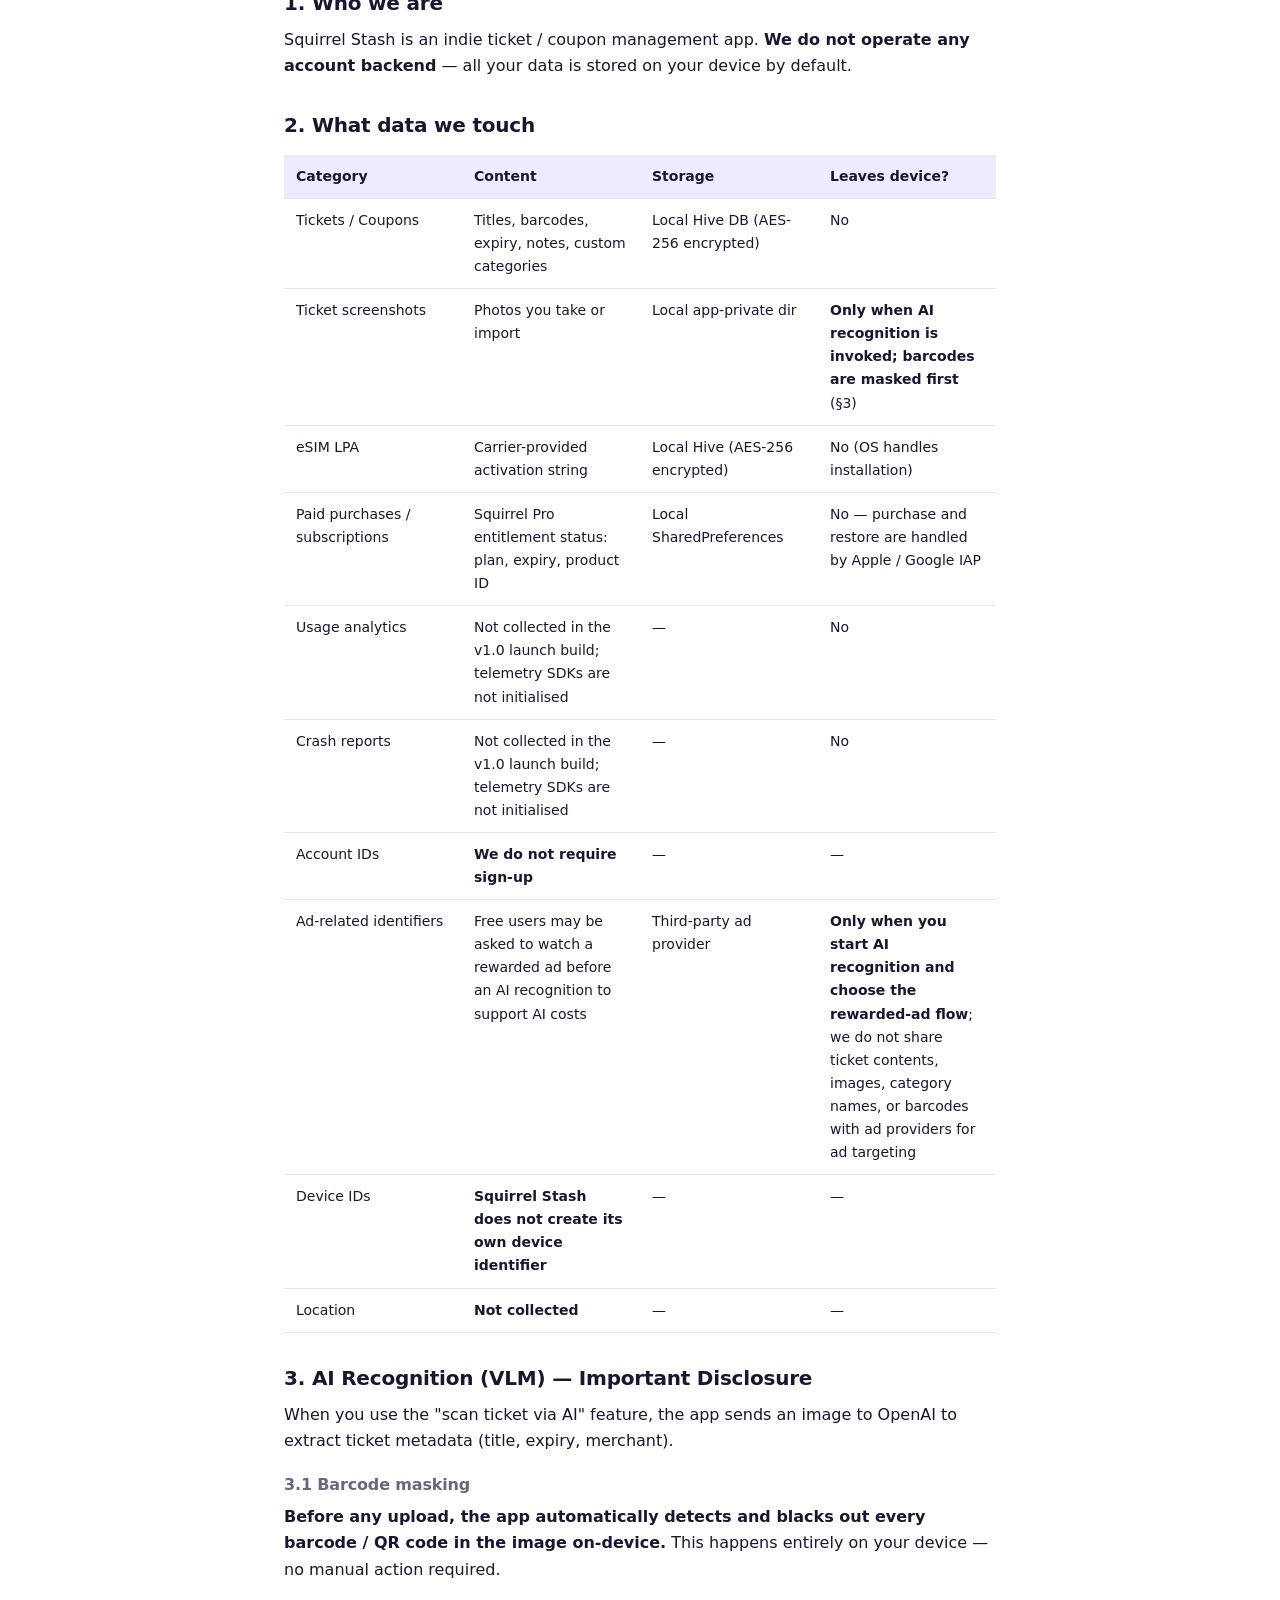
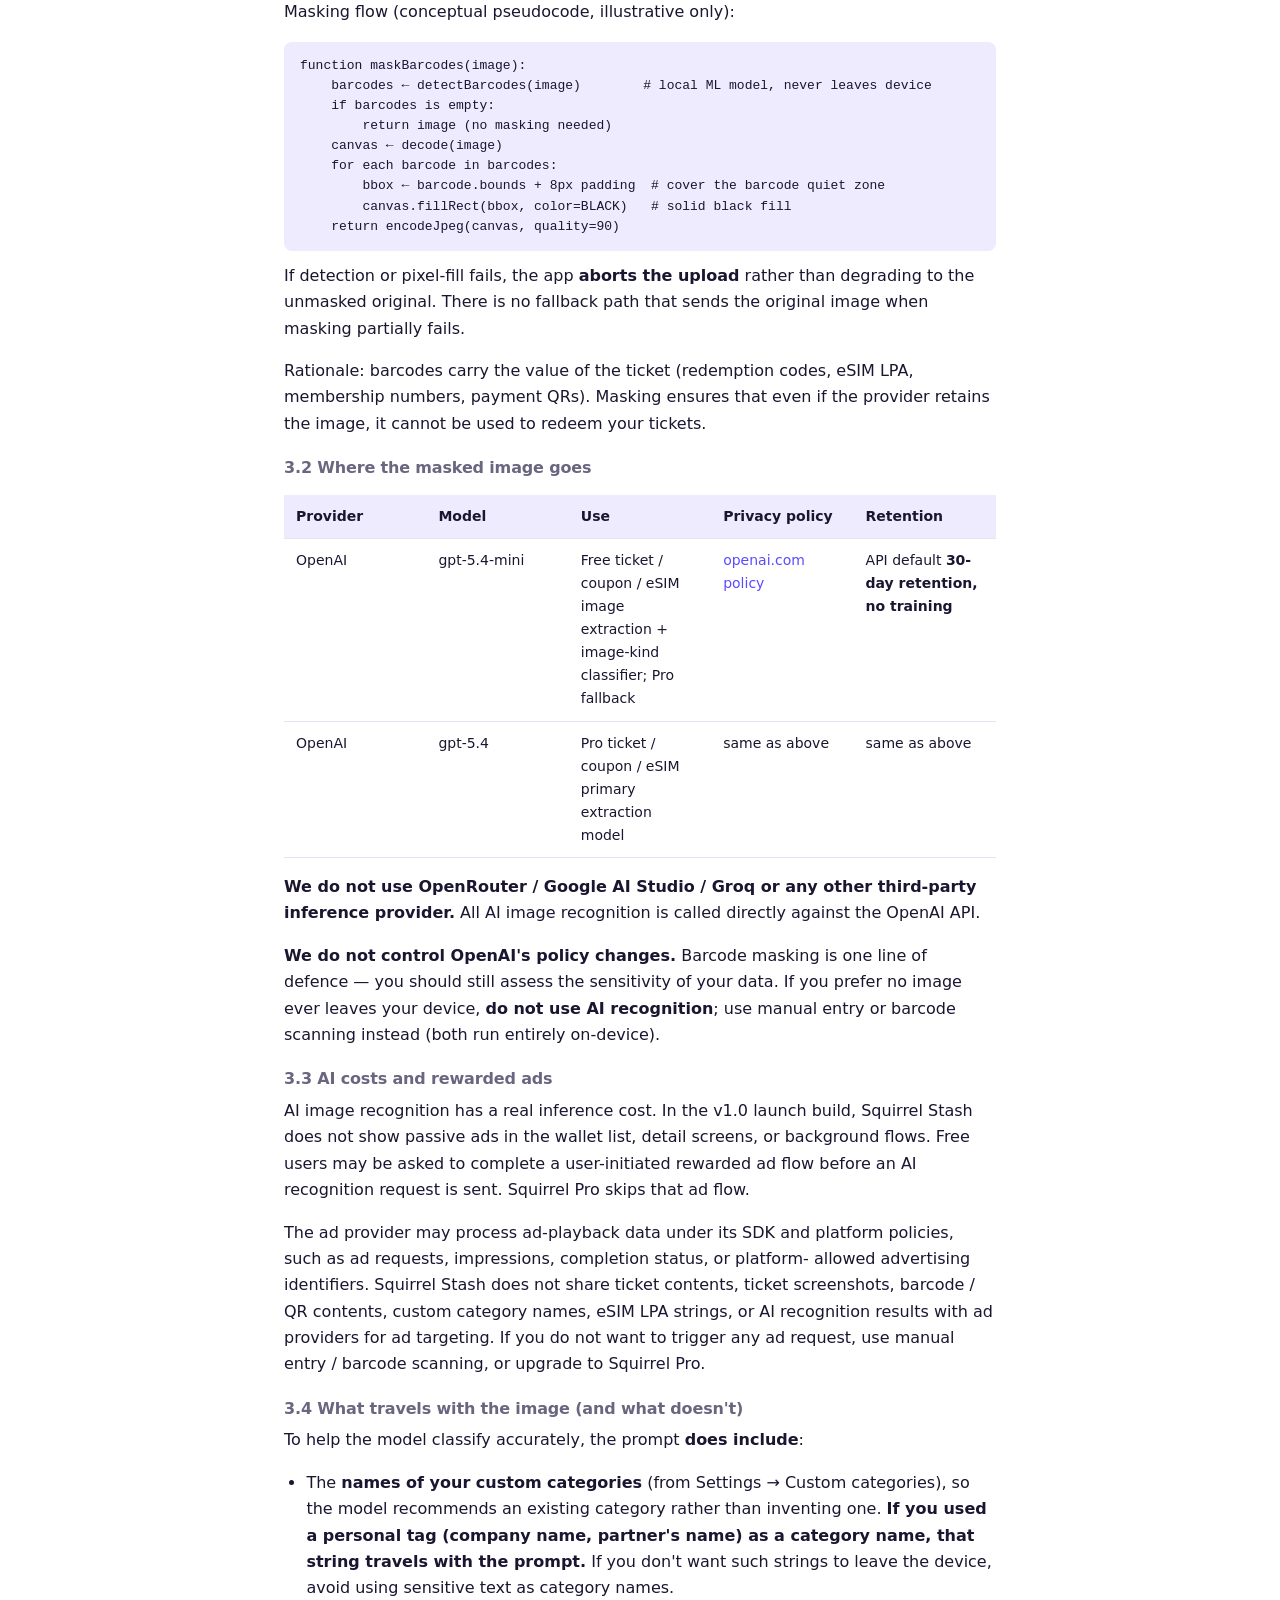
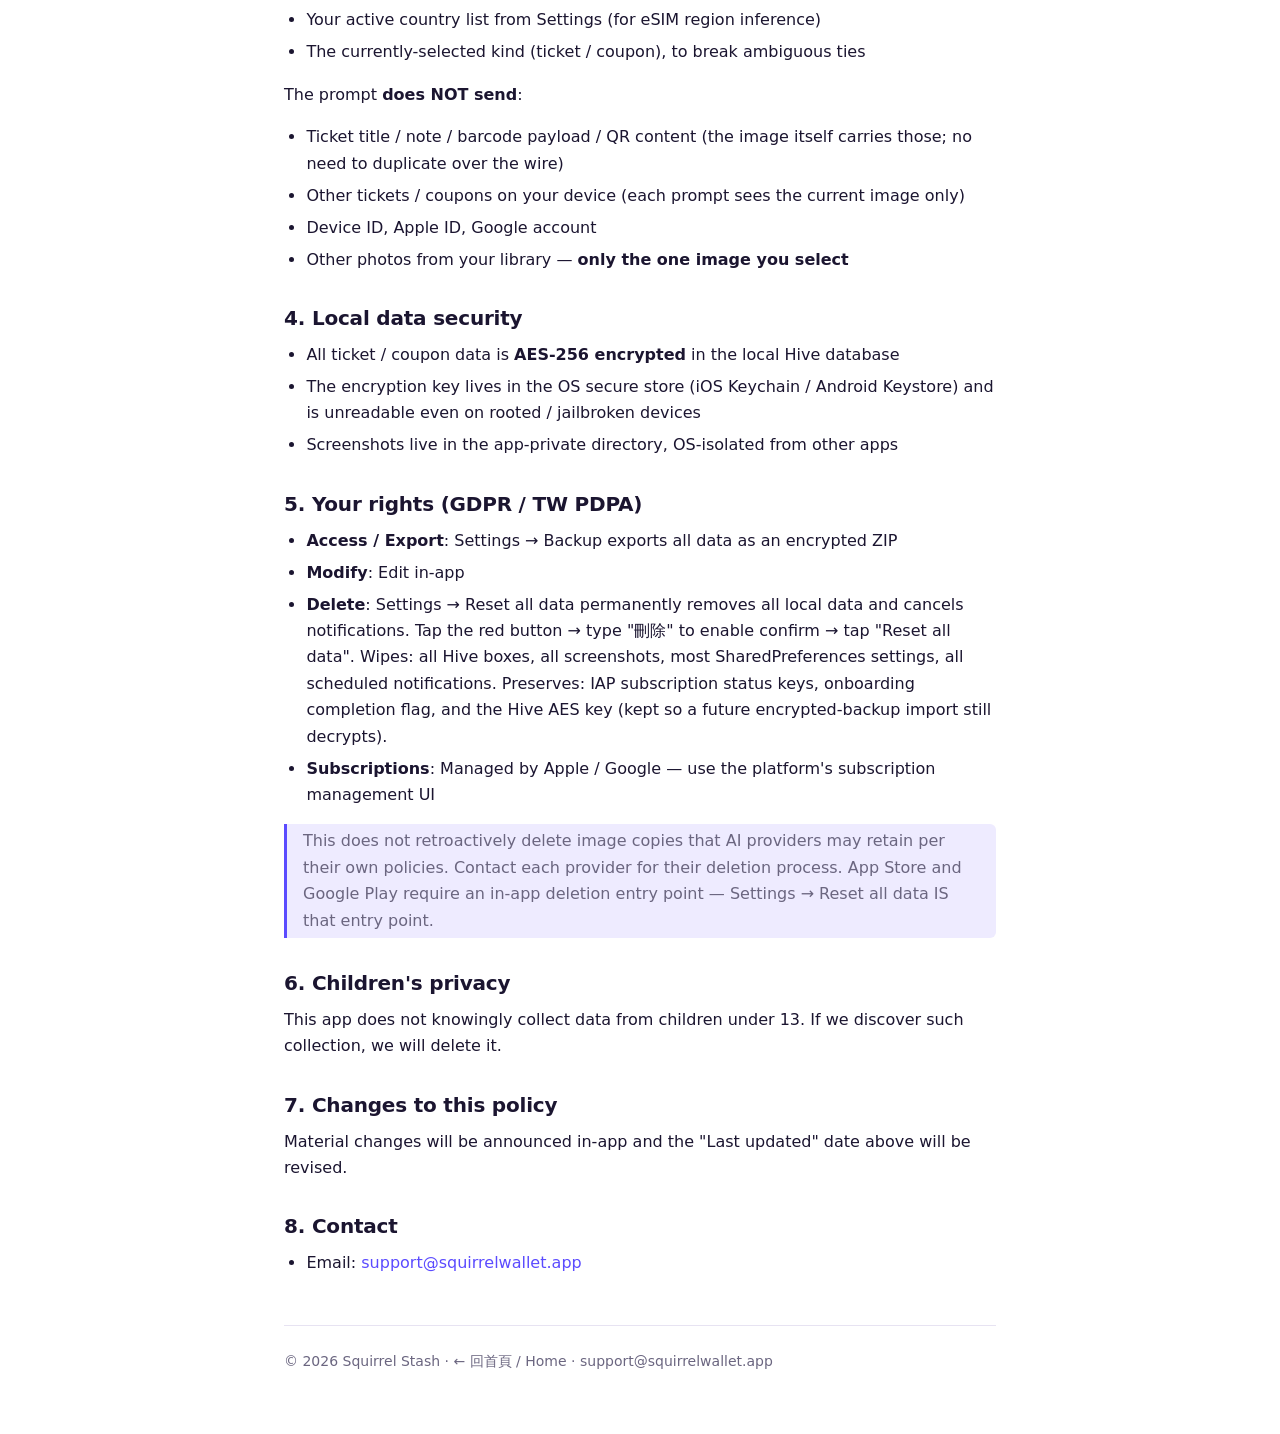
==== commit 07c3b350: "feat: app-ads.txt for AdMob verification + Squirrel Stash rename - app-ads.txt: google.com pub-79056" ====
--- a/privacy/index.html
+++ b/privacy/index.html
@@ -3,8 +3,8 @@
 <head>
   <meta charset="UTF-8">
   <meta name="viewport" content="width=device-width, initial-scale=1.0">
-  <title>隱私權政策 — Squirrel Wallet</title>
-  <meta name="description" content="Squirrel Wallet 隱私權政策。本機優先儲存，AI 辨識前自動遮罩條碼，無帳號註冊。">
+  <title>隱私權政策 — Squirrel Stash</title>
+  <meta name="description" content="Squirrel Stash 隱私權政策。本機優先儲存，AI 辨識前自動遮罩條碼，無帳號註冊。">
   <link rel="stylesheet" href="/styles.css?v=20260606">
   <style>
     /* Page-scoped extensions to /styles.css — tables, blockquote, code.
@@ -98,7 +98,7 @@
 <main class="prose">
 
   <header class="page-header">
-    <a href="/" class="back-link">← Squirrel Wallet</a>
+    <a href="/" class="back-link">← Squirrel Stash</a>
     <nav class="lang-toggle">
       <a href="#zh">繁體中文</a>
       <span class="lang-divider-inline" aria-hidden="true">·</span>
@@ -106,8 +106,8 @@
     </nav>
   </header>
 
-  <h1>Squirrel Wallet 隱私權政策</h1>
-  <p class="meta">最後更新: 2026-06-06<br>Last updated: 2026-06-06 · Version: 1.0.0+</p>
+  <h1>Squirrel Stash 隱私權政策</h1>
+  <p class="meta">最後更新: 2026-06-10<br>Last updated: 2026-06-10 · Version: 1.0.0+</p>
 
   <p>
     本文件以繁體中文為主，English follows below。兩個版本內容等價，若有衝突
@@ -118,7 +118,7 @@
 
   <h3>1. 我們是誰</h3>
   <p>
-    「Squirrel Wallet（松鼠票夾）」是一款獨立開發的票券管理 App。我們
+    「Squirrel Stash（松鼠票夾）」是一款獨立開發的票券管理 App。我們
     <strong>不經營後端帳戶系統</strong>，您的所有票券、優惠券、設定預設
     <strong>只儲存在您的裝置上</strong>。
   </p>
@@ -184,7 +184,7 @@
       </tr>
       <tr>
         <td>裝置 ID</td>
-        <td><strong>Squirrel Wallet 不建立自己的裝置識別碼</strong></td>
+        <td><strong>Squirrel Stash 不建立自己的裝置識別碼</strong></td>
         <td>—</td>
         <td>—</td>
       </tr>
@@ -261,7 +261,7 @@
     推論供應商</strong>。所有 AI 影像辨識皆透過 OpenAI 的 API 直接呼叫。
   </p>
   <p>
-    <strong>我們無法控制 OpenAI 的政策變更</strong>。Squirrel Wallet 提供
+    <strong>我們無法控制 OpenAI 的政策變更</strong>。Squirrel Stash 提供
     的條碼遮罩是一道防線，但您仍應評估自身敏感資料的風險。如果您不希望
     任何圖片離開裝置，請<strong>不要使用 AI 辨識功能</strong>，改用手動
     輸入或條碼掃描（這兩個功能完全在本機運作）。
@@ -269,14 +269,14 @@
 
   <h4>3.3 AI 成本與獎勵式廣告</h4>
   <p>
-    AI 圖片辨識有實際推論成本。Squirrel Wallet v1.0 的 Free 版本不在票夾列表、
+    AI 圖片辨識有實際推論成本。Squirrel Stash v1.0 的 Free 版本不在票夾列表、
     詳情頁或背景流程顯示被動廣告；Free 使用者在啟動 AI 辨識時，可能需要完成一個
     由自己主動開啟的獎勵式廣告流程，才會送出該次辨識請求。Squirrel Pro 會跳過這個
     廣告流程。
   </p>
   <p>
     廣告供應商可能依其 SDK 與平台政策處理廣告播放相關資料，例如廣告請求、曝光、
-    完成狀態或平台允許的廣告識別資訊。Squirrel Wallet 不會把您的票券內容、票券截圖、
+    完成狀態或平台允許的廣告識別資訊。Squirrel Stash 不會把您的票券內容、票券截圖、
     條碼 / QR 內容、自訂分類名稱、eSIM LPA 或 AI 辨識結果提供給廣告供應商做廣告投放。
     如果您不想觸發任何廣告請求，可以改用手動輸入 / 條碼掃描，或升級 Squirrel Pro。
   </p>
@@ -361,7 +361,7 @@
 
   <h3>1. Who we are</h3>
   <p>
-    Squirrel Wallet is an indie ticket / coupon management app. <strong>We do
+    Squirrel Stash is an indie ticket / coupon management app. <strong>We do
     not operate any account backend</strong> — all your data is stored on
     your device by default.
   </p>
@@ -380,7 +380,7 @@
       <tr><td>Crash reports</td><td>Not collected in the v1.0 launch build; telemetry SDKs are not initialised</td><td>—</td><td>No</td></tr>
       <tr><td>Account IDs</td><td><strong>We do not require sign-up</strong></td><td>—</td><td>—</td></tr>
       <tr><td>Ad-related identifiers</td><td>Free users may be asked to watch a rewarded ad before an AI recognition to support AI costs</td><td>Third-party ad provider</td><td><strong>Only when you start AI recognition and choose the rewarded-ad flow</strong>; we do not share ticket contents, images, category names, or barcodes with ad providers for ad targeting</td></tr>
-      <tr><td>Device IDs</td><td><strong>Squirrel Wallet does not create its own device identifier</strong></td><td>—</td><td>—</td></tr>
+      <tr><td>Device IDs</td><td><strong>Squirrel Stash does not create its own device identifier</strong></td><td>—</td><td>—</td></tr>
       <tr><td>Location</td><td><strong>Not collected</strong></td><td>—</td><td>—</td></tr>
     </tbody>
   </table>
@@ -456,7 +456,7 @@
   <h4>3.3 AI costs and rewarded ads</h4>
   <p>
     AI image recognition has a real inference cost. In the v1.0 launch build,
-    Squirrel Wallet does not show passive ads in the wallet list, detail screens,
+    Squirrel Stash does not show passive ads in the wallet list, detail screens,
     or background flows. Free users may be asked to complete a user-initiated
     rewarded ad flow before an AI recognition request is sent. Squirrel Pro
     skips that ad flow.
@@ -464,7 +464,7 @@
   <p>
     The ad provider may process ad-playback data under its SDK and platform
     policies, such as ad requests, impressions, completion status, or platform-
-    allowed advertising identifiers. Squirrel Wallet does not share ticket
+    allowed advertising identifiers. Squirrel Stash does not share ticket
     contents, ticket screenshots, barcode / QR contents, custom category names,
     eSIM LPA strings, or AI recognition results with ad providers for ad targeting.
     If you do not want to trigger any ad request, use manual entry / barcode
@@ -529,7 +529,7 @@
   </ul>
 
   <footer class="page-footer">
-    <p>© 2026 Squirrel Wallet · <a href="/">← 回首頁 / Home</a> · <a href="mailto:support@squirrelwallet.app">support@squirrelwallet.app</a></p>
+    <p>© 2026 Squirrel Stash · <a href="/">← 回首頁 / Home</a> · <a href="mailto:support@squirrelwallet.app">support@squirrelwallet.app</a></p>
   </footer>
 
 </main>
--- a/styles.css
+++ b/styles.css
@@ -1065,6 +1065,80 @@
     var(--home-bg);
 }
 
+html[data-theme="light"] .home-page {
+  --home-bg: #f7f8fc;
+  --home-panel: #ffffff;
+  --home-panel-2: #eef0f7;
+  --home-text: #171421;
+  --home-muted: #5e5a6d;
+  --home-faint: #858093;
+  --home-line: rgba(29, 24, 45, 0.12);
+  --home-accent: #6755df;
+  --home-accent-2: #c84596;
+  color: var(--home-text);
+  background:
+    radial-gradient(circle at 78% 8%, rgba(103, 85, 223, 0.18), transparent 30rem),
+    radial-gradient(circle at 12% 42%, rgba(200, 69, 150, 0.10), transparent 28rem),
+    linear-gradient(180deg, #ffffff 0%, var(--home-bg) 44%, #f1f3f8 100%);
+}
+
+html[data-theme="light"] .product-button {
+  background: rgba(255, 255, 255, 0.72);
+  box-shadow: 0 1px 0 rgba(255, 255, 255, 0.8) inset;
+}
+
+html[data-theme="light"] .product-button:hover {
+  background: #ffffff;
+}
+
+html[data-theme="light"] .product-button--primary {
+  background: linear-gradient(135deg, #7c68ff, #5d4ddc);
+  box-shadow: 0 18px 44px rgba(93, 77, 220, 0.24);
+}
+
+html[data-theme="light"] .product-facts div,
+html[data-theme="light"] .product-strip span {
+  background: rgba(255, 255, 255, 0.68);
+}
+
+@media (prefers-color-scheme: light) {
+  html:not([data-theme]) .home-page {
+    --home-bg: #f7f8fc;
+    --home-panel: #ffffff;
+    --home-panel-2: #eef0f7;
+    --home-text: #171421;
+    --home-muted: #5e5a6d;
+    --home-faint: #858093;
+    --home-line: rgba(29, 24, 45, 0.12);
+    --home-accent: #6755df;
+    --home-accent-2: #c84596;
+    color: var(--home-text);
+    background:
+      radial-gradient(circle at 78% 8%, rgba(103, 85, 223, 0.18), transparent 30rem),
+      radial-gradient(circle at 12% 42%, rgba(200, 69, 150, 0.10), transparent 28rem),
+      linear-gradient(180deg, #ffffff 0%, var(--home-bg) 44%, #f1f3f8 100%);
+  }
+
+  html:not([data-theme]) .product-button {
+    background: rgba(255, 255, 255, 0.72);
+    box-shadow: 0 1px 0 rgba(255, 255, 255, 0.8) inset;
+  }
+
+  html:not([data-theme]) .product-button:hover {
+    background: #ffffff;
+  }
+
+  html:not([data-theme]) .product-button--primary {
+    background: linear-gradient(135deg, #7c68ff, #5d4ddc);
+    box-shadow: 0 18px 44px rgba(93, 77, 220, 0.24);
+  }
+
+  html:not([data-theme]) .product-facts div,
+  html:not([data-theme]) .product-strip span {
+    background: rgba(255, 255, 255, 0.68);
+  }
+}
+
 .home-page a {
   color: inherit;
 }
@@ -1092,6 +1166,50 @@
   -webkit-backdrop-filter: blur(18px) saturate(160%);
 }
 
+.product-nav__controls {
+  display: inline-flex;
+  align-items: center;
+  gap: 10px;
+  margin-left: auto;
+}
+
+.segmented-control {
+  display: inline-flex;
+  padding: 3px;
+  border: 1px solid var(--home-line);
+  border-radius: 999px;
+  background: rgba(255, 255, 255, 0.055);
+}
+
+.segmented-control button {
+  min-width: 48px;
+  height: 30px;
+  padding: 0 10px;
+  border: 0;
+  border-radius: 999px;
+  color: var(--home-muted);
+  background: transparent;
+  font: inherit;
+  font-size: 12px;
+  font-weight: 800;
+  cursor: pointer;
+}
+
+.segmented-control button[aria-pressed="true"] {
+  color: var(--home-text);
+  background: rgba(255, 255, 255, 0.14);
+  box-shadow: inset 0 0 0 1px rgba(255, 255, 255, 0.08);
+}
+
+html[data-theme="light"] .segmented-control {
+  background: rgba(255, 255, 255, 0.64);
+}
+
+html[data-theme="light"] .segmented-control button[aria-pressed="true"] {
+  background: #ffffff;
+  box-shadow: 0 1px 5px rgba(76, 67, 109, 0.12);
+}
+
 .product-brand {
   display: inline-flex;
   align-items: center;
@@ -1149,7 +1267,6 @@
   line-height: 1.2;
   font-weight: 800;
   letter-spacing: 0.14em;
-  text-transform: uppercase;
 }
 
 .product-hero h1,
@@ -1261,14 +1378,14 @@
 .phone-shot,
 .feature-phone,
 .settings-shot,
-.screen-pair img {
+.screen-pair .theme-shot {
   margin: 0;
 }
 
 .phone-shot,
 .feature-phone,
 .settings-shot,
-.screen-pair img {
+.screen-pair .theme-shot {
   border: 1px solid rgba(255, 255, 255, 0.16);
   border-radius: 42px;
   background: #0f0f12;
@@ -1278,6 +1395,10 @@
   overflow: hidden;
 }
 
+.screen-pair .theme-shot {
+  display: block;
+}
+
 .phone-shot img,
 .feature-phone img,
 .settings-shot img,
@@ -1285,6 +1406,46 @@
   display: block;
   width: 100%;
   height: auto;
+}
+
+html[data-theme="light"] .phone-shot,
+html[data-theme="light"] .feature-phone,
+html[data-theme="light"] .settings-shot,
+html[data-theme="light"] .screen-pair .theme-shot {
+  border-color: rgba(29, 24, 45, 0.14);
+  background: #f7f8fc;
+  box-shadow:
+    0 30px 80px rgba(76, 67, 109, 0.22),
+    inset 0 0 0 1px rgba(255, 255, 255, 0.78);
+}
+
+html[data-theme="light"] .capture-steps article,
+html[data-theme="light"] .privacy-grid article,
+html[data-theme="light"] .pro-panel {
+  background:
+    linear-gradient(180deg, rgba(255, 255, 255, 0.94), rgba(255, 255, 255, 0.72)),
+    var(--home-panel);
+}
+
+@media (prefers-color-scheme: light) {
+  html:not([data-theme]) .phone-shot,
+  html:not([data-theme]) .feature-phone,
+  html:not([data-theme]) .settings-shot,
+  html:not([data-theme]) .screen-pair .theme-shot {
+    border-color: rgba(29, 24, 45, 0.14);
+    background: #f7f8fc;
+    box-shadow:
+      0 30px 80px rgba(76, 67, 109, 0.22),
+      inset 0 0 0 1px rgba(255, 255, 255, 0.78);
+  }
+
+  html:not([data-theme]) .capture-steps article,
+  html:not([data-theme]) .privacy-grid article,
+  html:not([data-theme]) .pro-panel {
+    background:
+      linear-gradient(180deg, rgba(255, 255, 255, 0.94), rgba(255, 255, 255, 0.72)),
+      var(--home-panel);
+  }
 }
 
 .phone-shot {
@@ -1409,11 +1570,11 @@
   align-items: start;
 }
 
-.screen-pair img:first-child {
+.screen-pair .theme-shot:first-child {
   transform: translateY(34px);
 }
 
-.screen-pair img:last-child {
+.screen-pair .theme-shot:last-child {
   transform: translateY(-20px);
 }
 
@@ -1602,6 +1763,25 @@
     display: none;
   }
 
+  .product-nav {
+    flex-wrap: wrap;
+  }
+
+  .product-nav__controls {
+    width: 100%;
+    justify-content: space-between;
+    margin-left: 0;
+  }
+
+  .segmented-control {
+    flex: 1;
+  }
+
+  .segmented-control button {
+    flex: 1;
+    min-width: 0;
+  }
+
   .product-hero {
     padding-bottom: 34px;
   }
@@ -1694,13 +1874,13 @@
     grid-template-columns: 1fr;
   }
 
-  .screen-pair img {
+  .screen-pair .theme-shot {
     max-width: 300px;
     justify-self: center;
   }
 
-  .screen-pair img:first-child,
-  .screen-pair img:last-child {
+  .screen-pair .theme-shot:first-child,
+  .screen-pair .theme-shot:last-child {
     transform: none;
   }
 
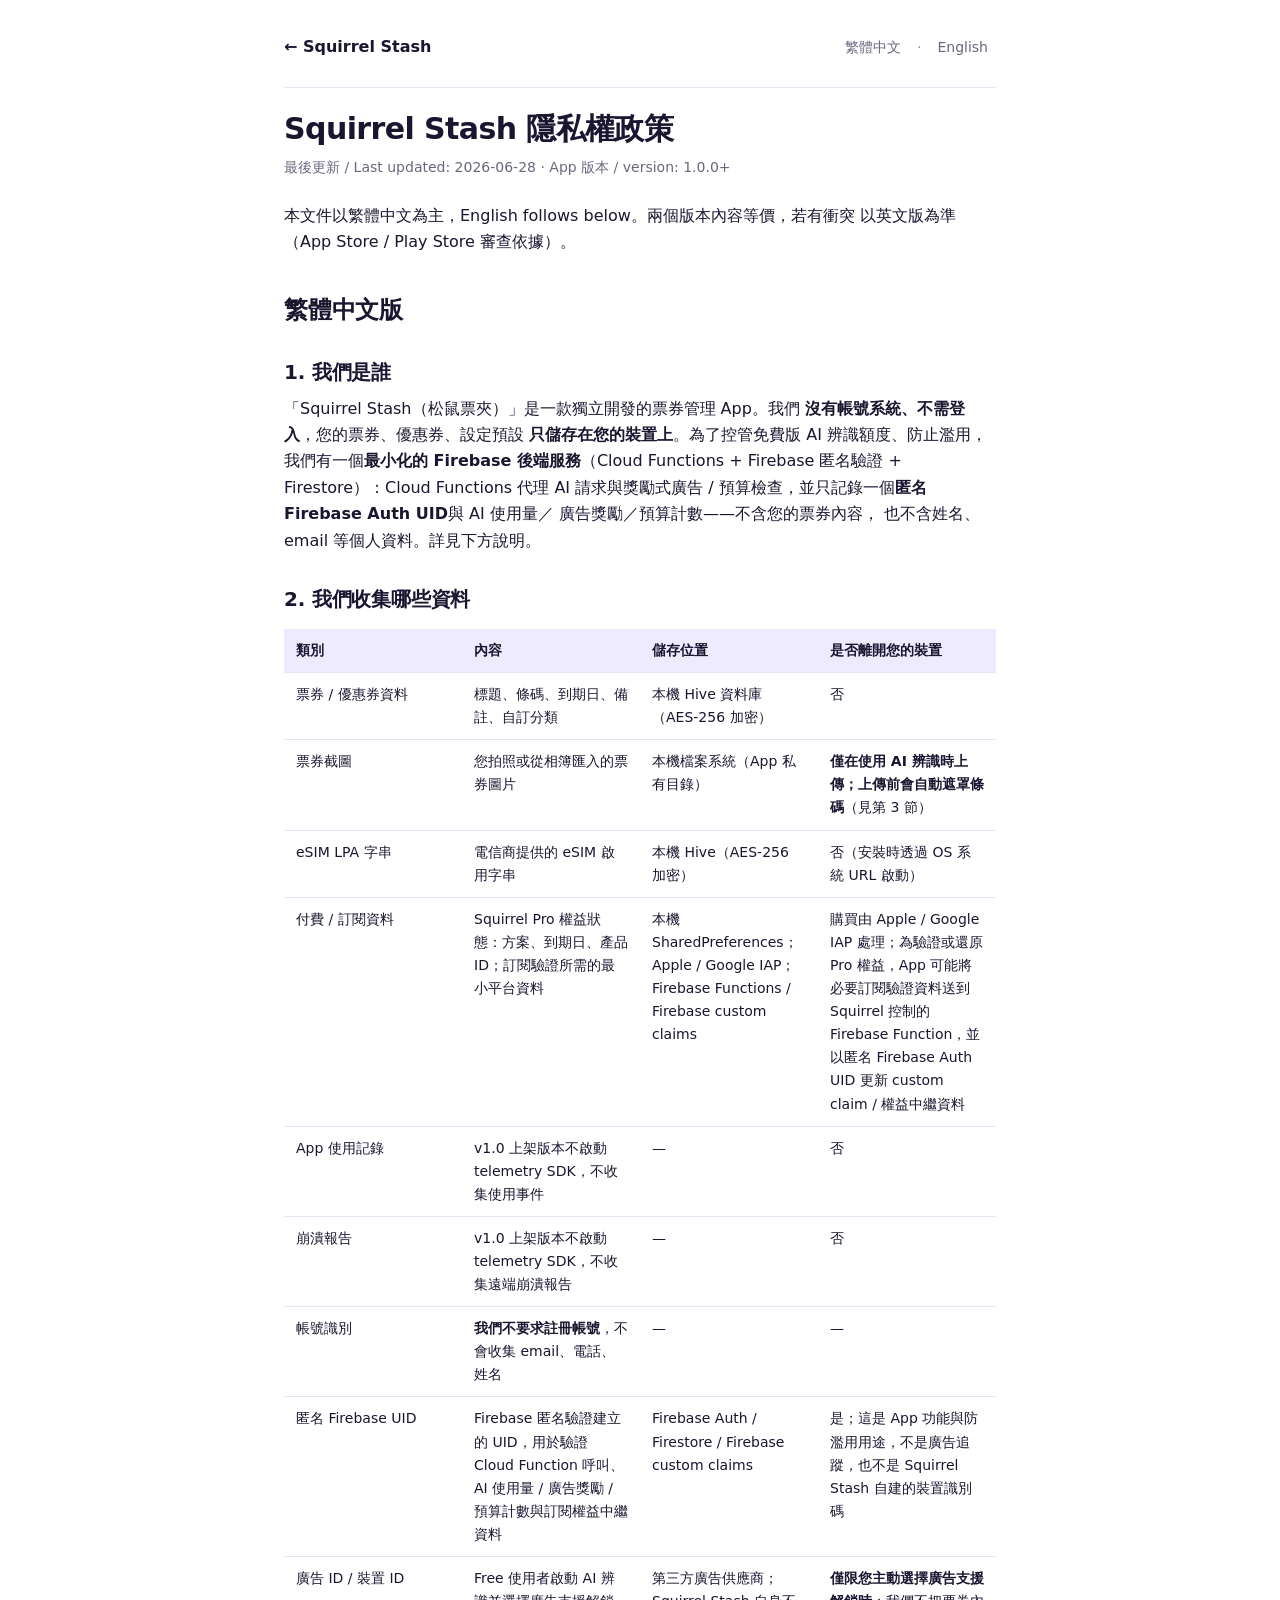
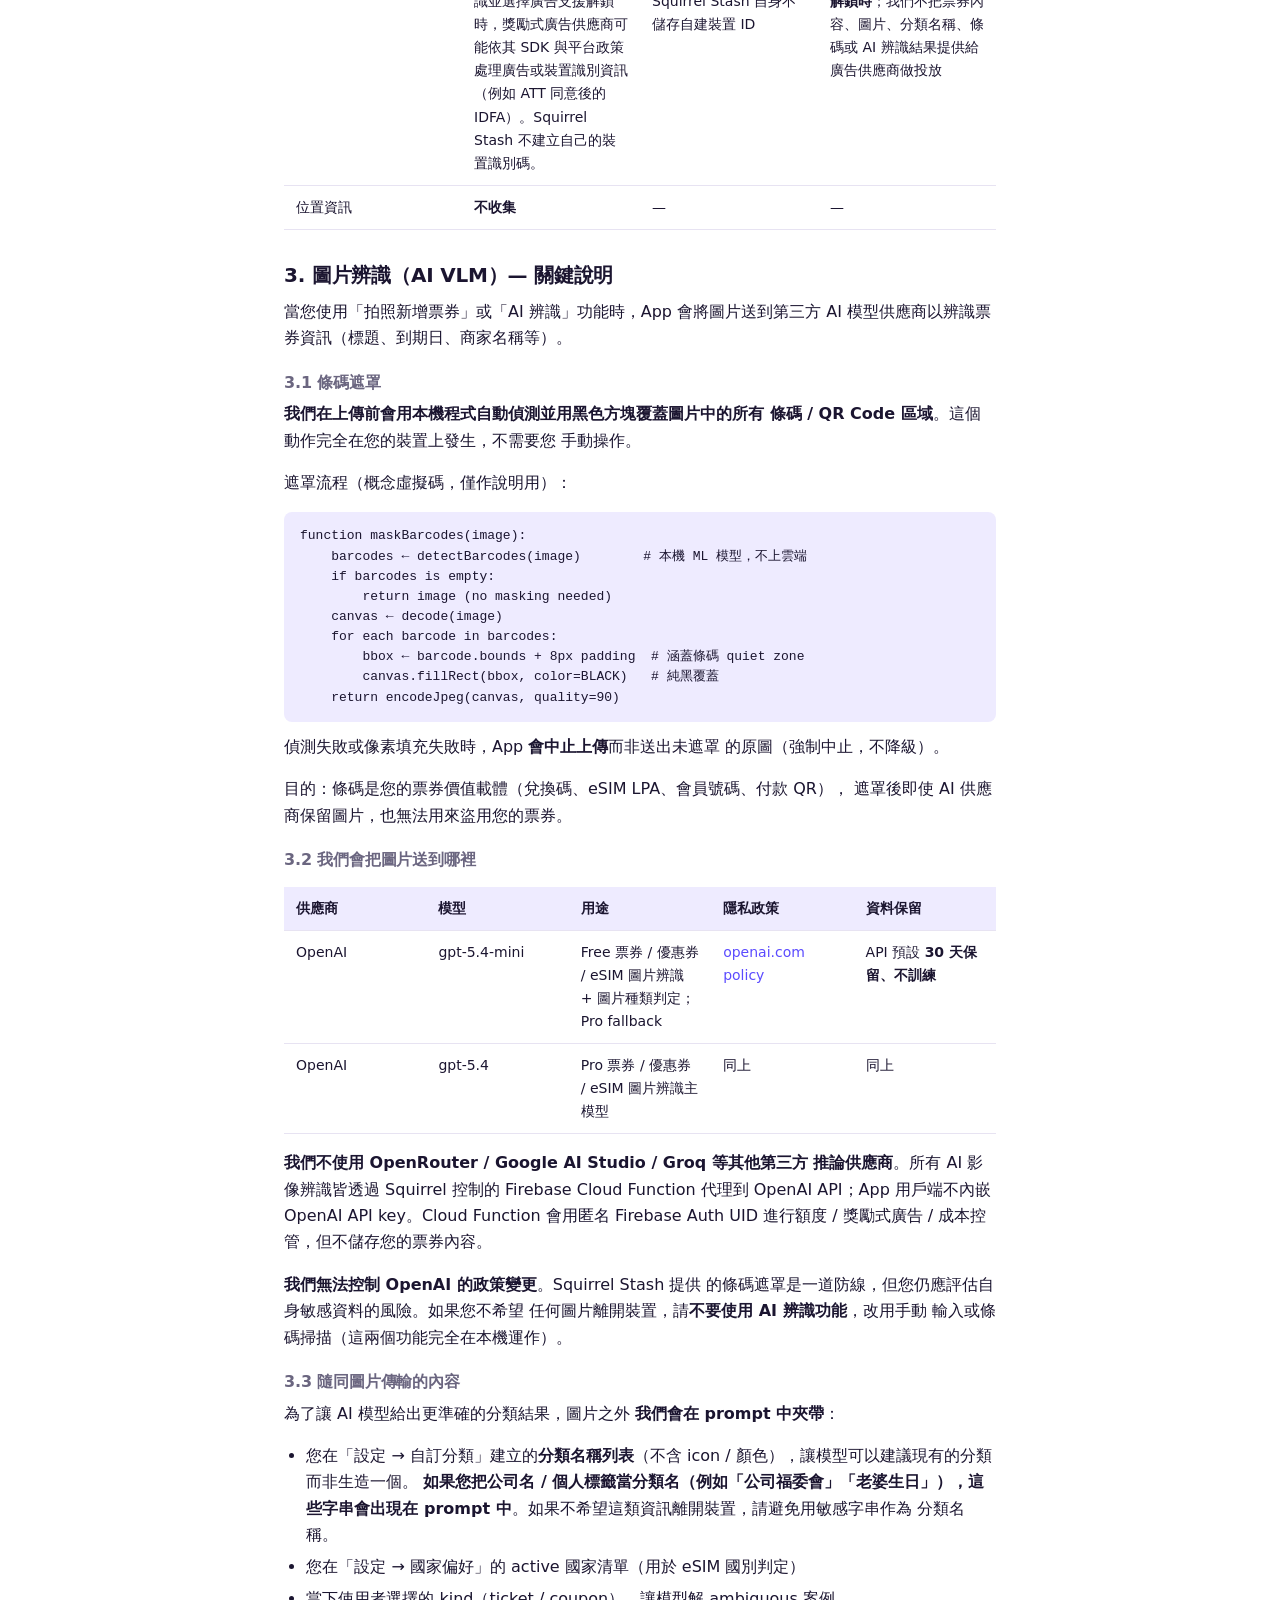
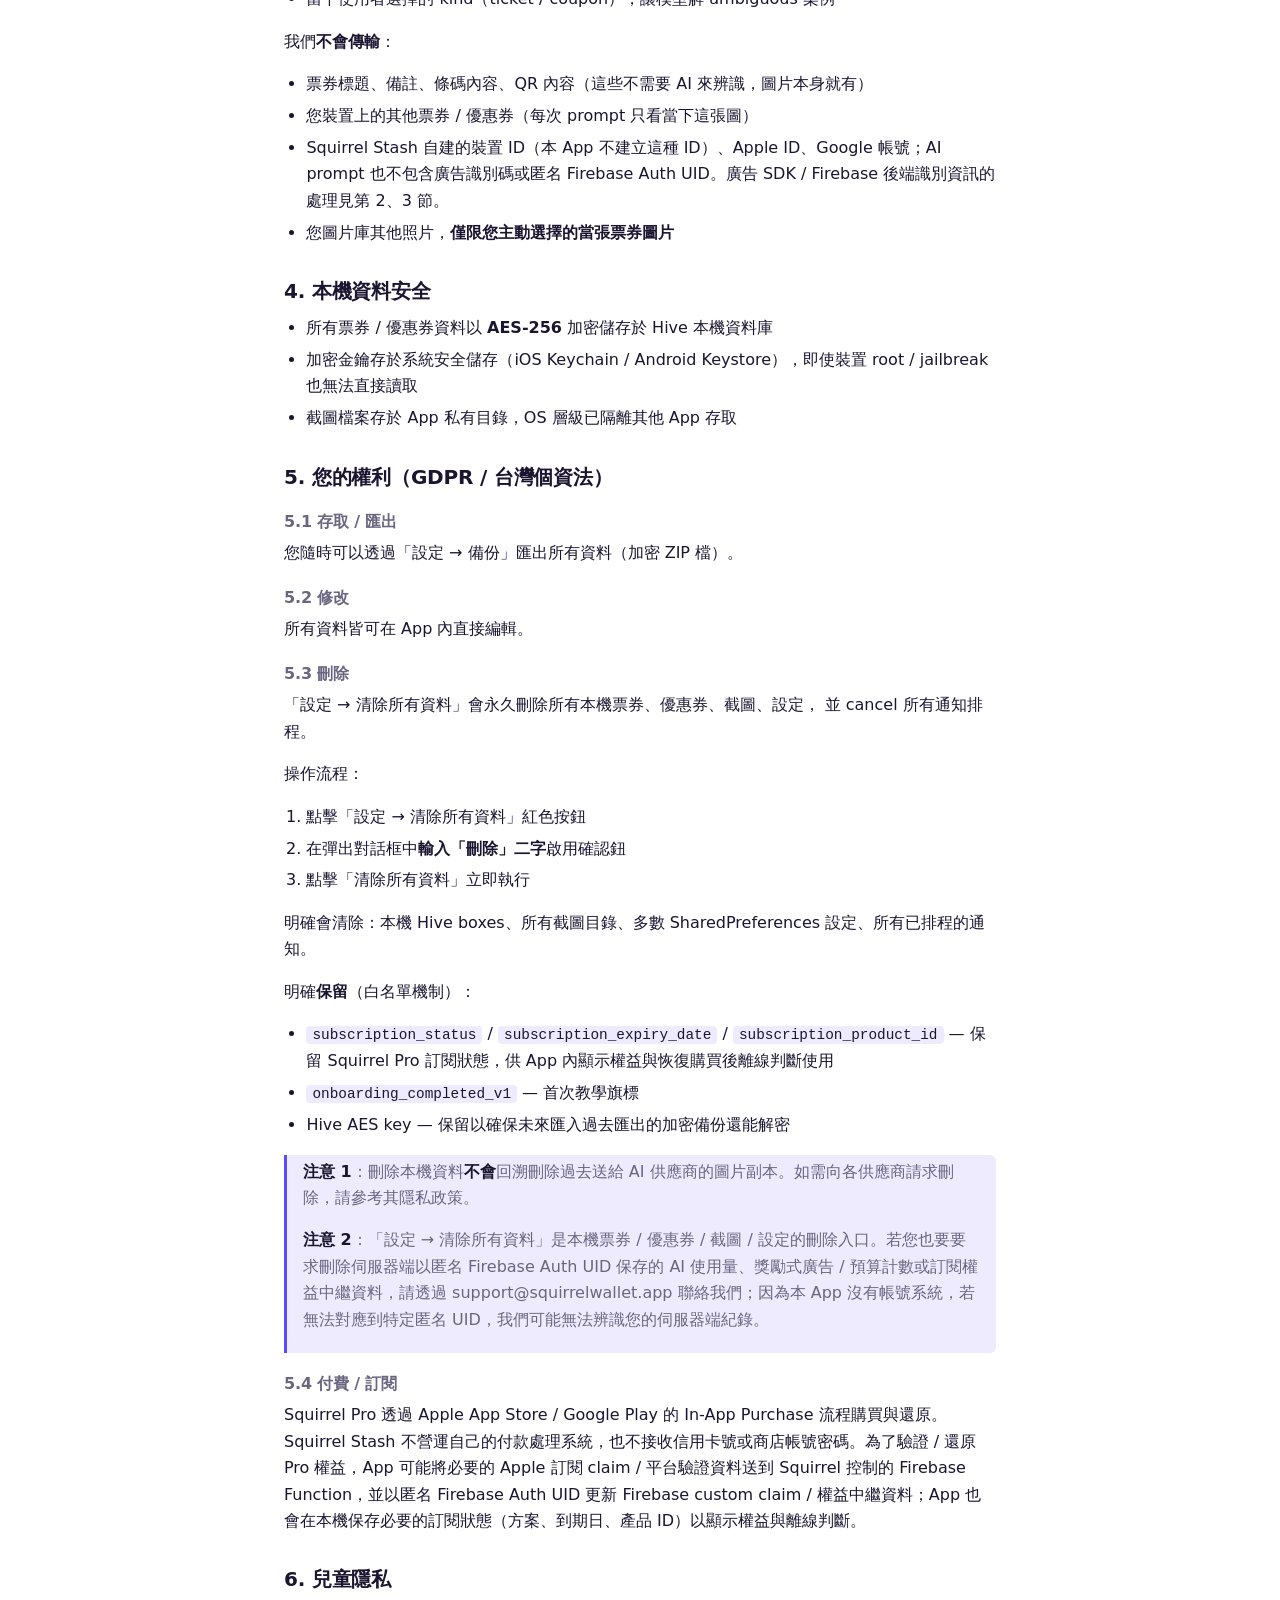
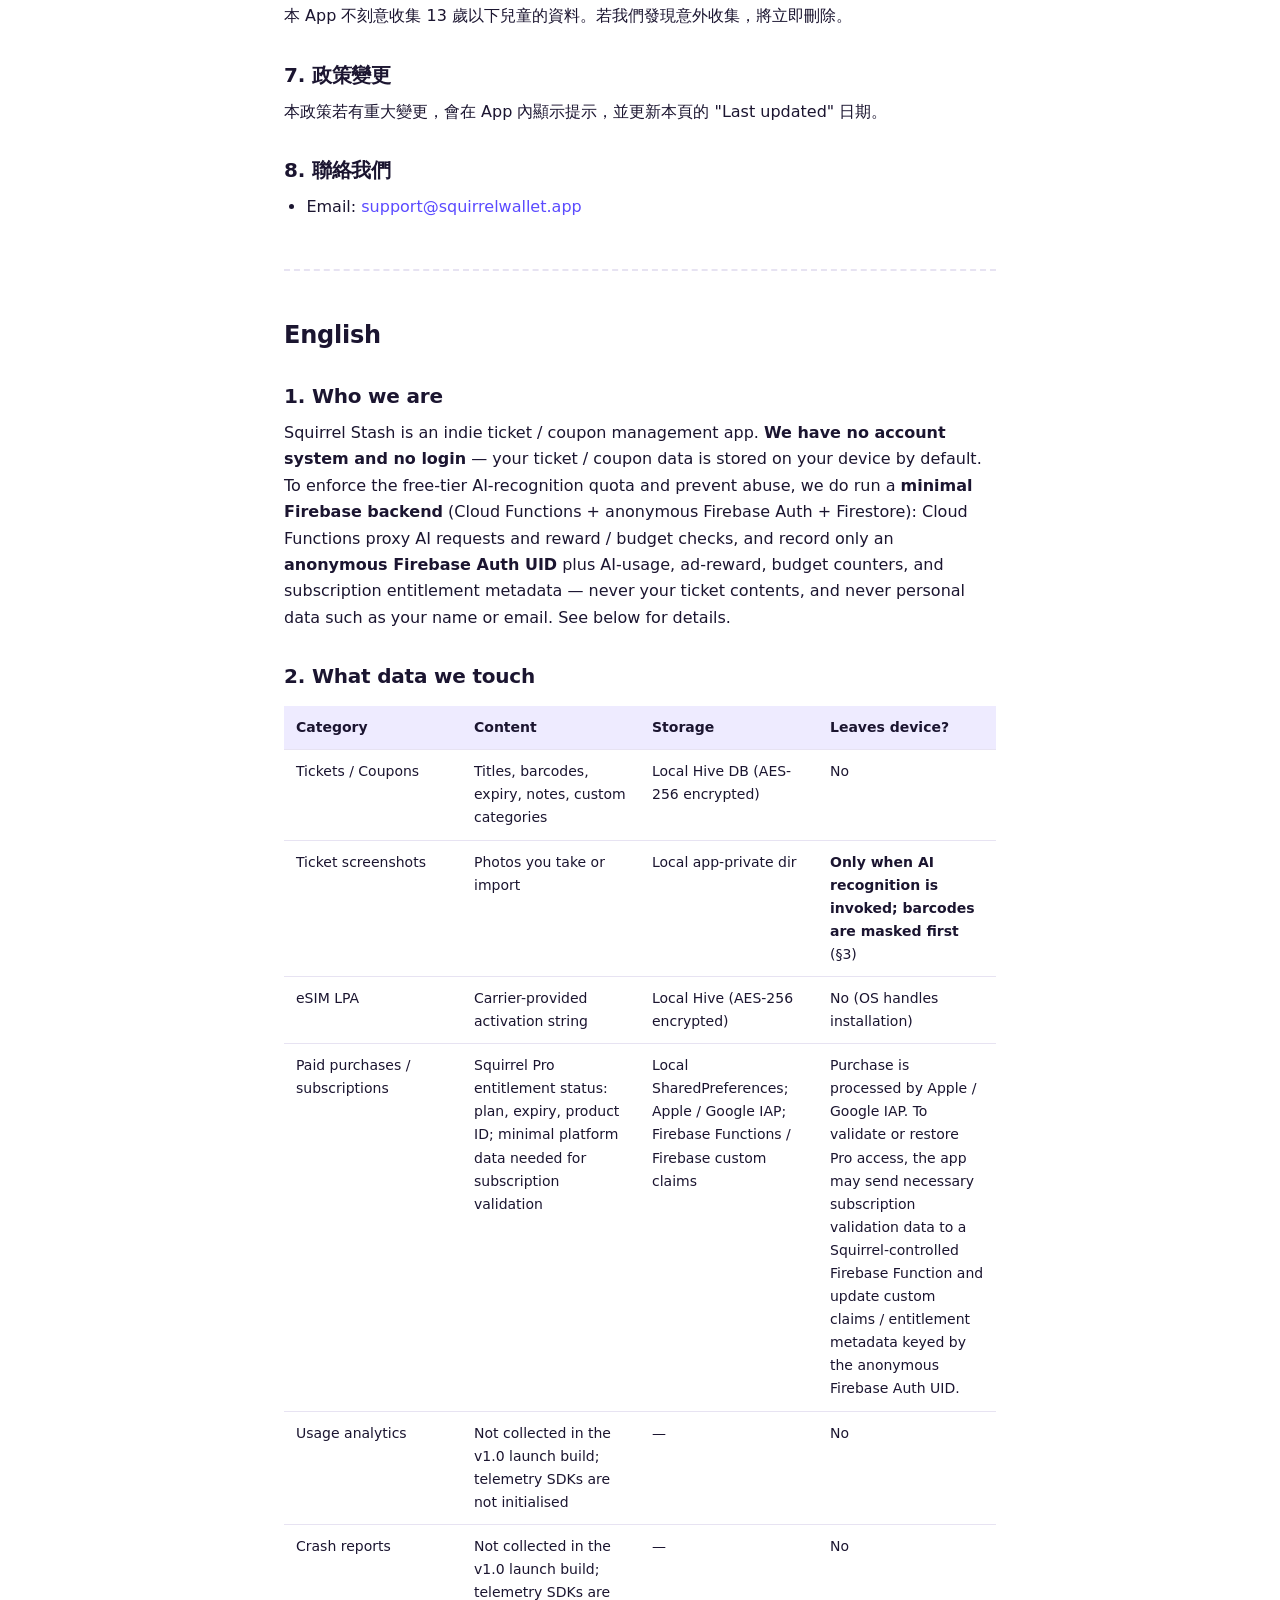
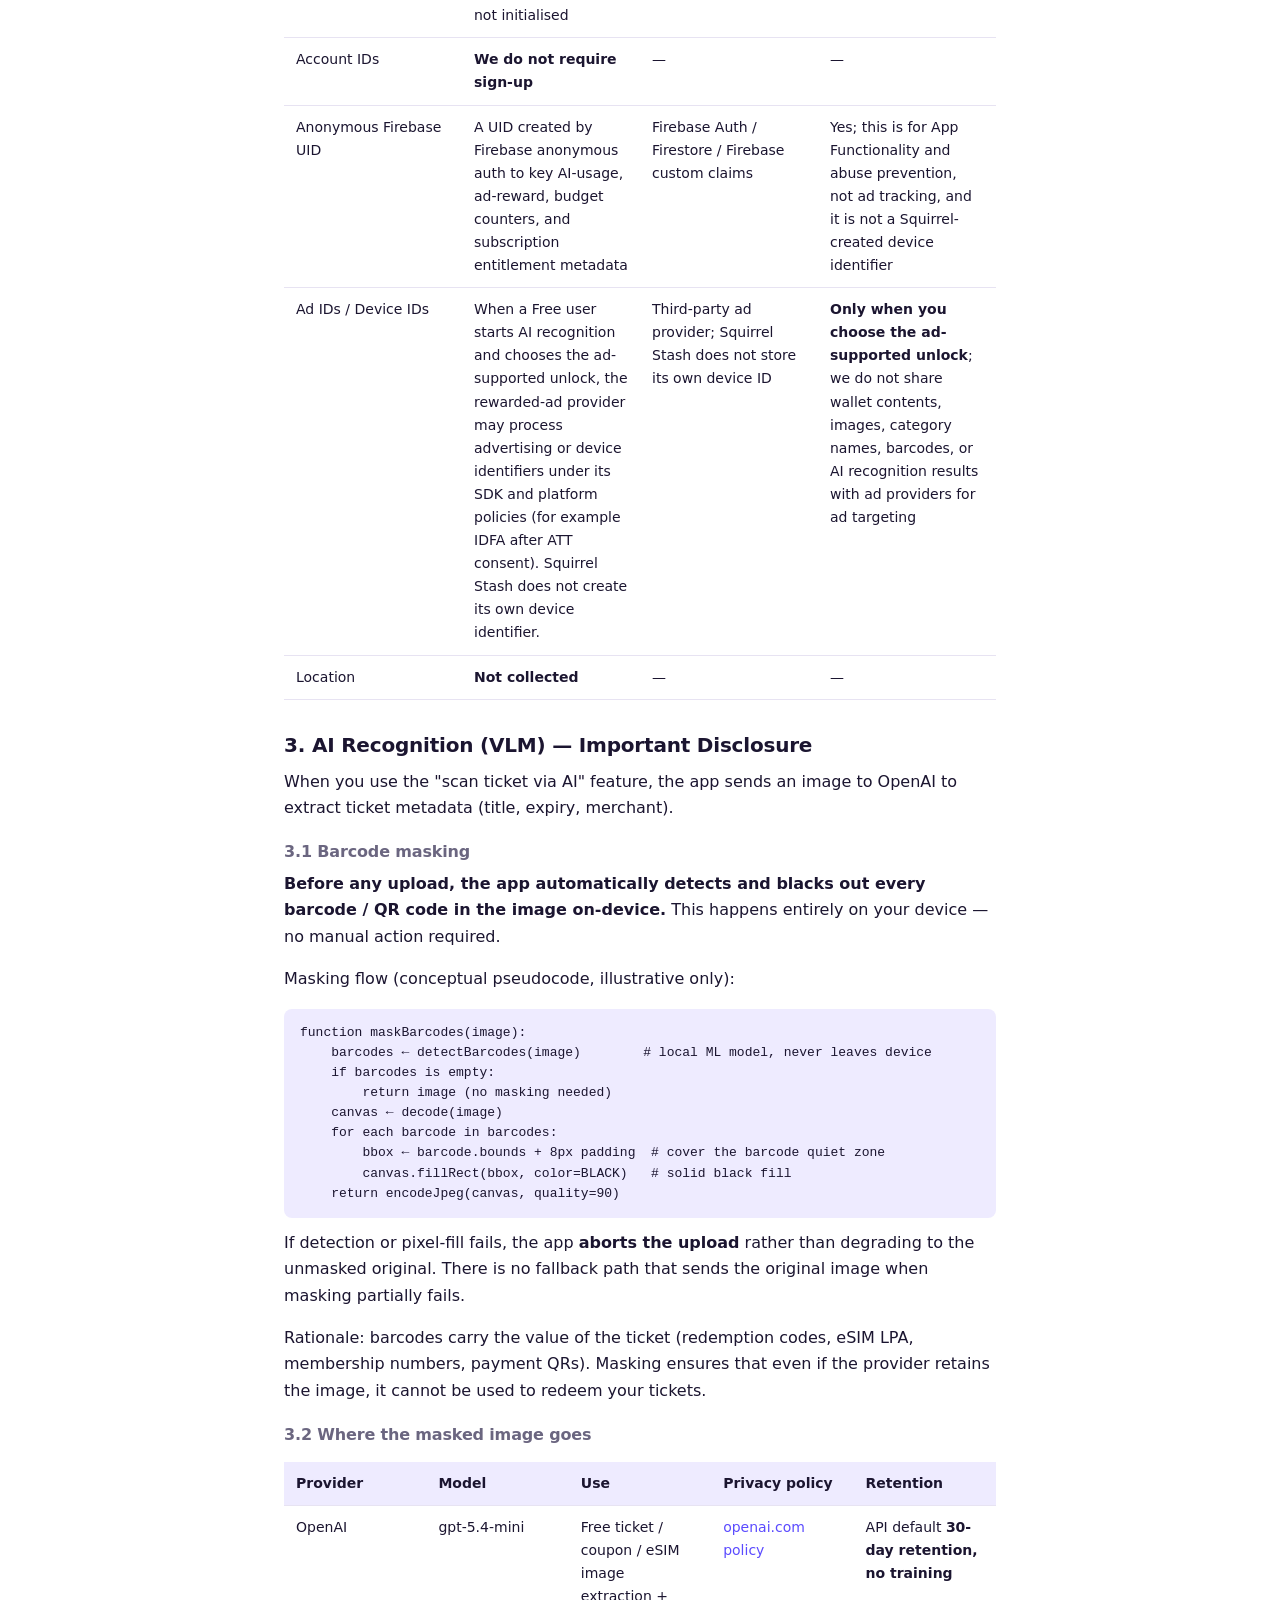
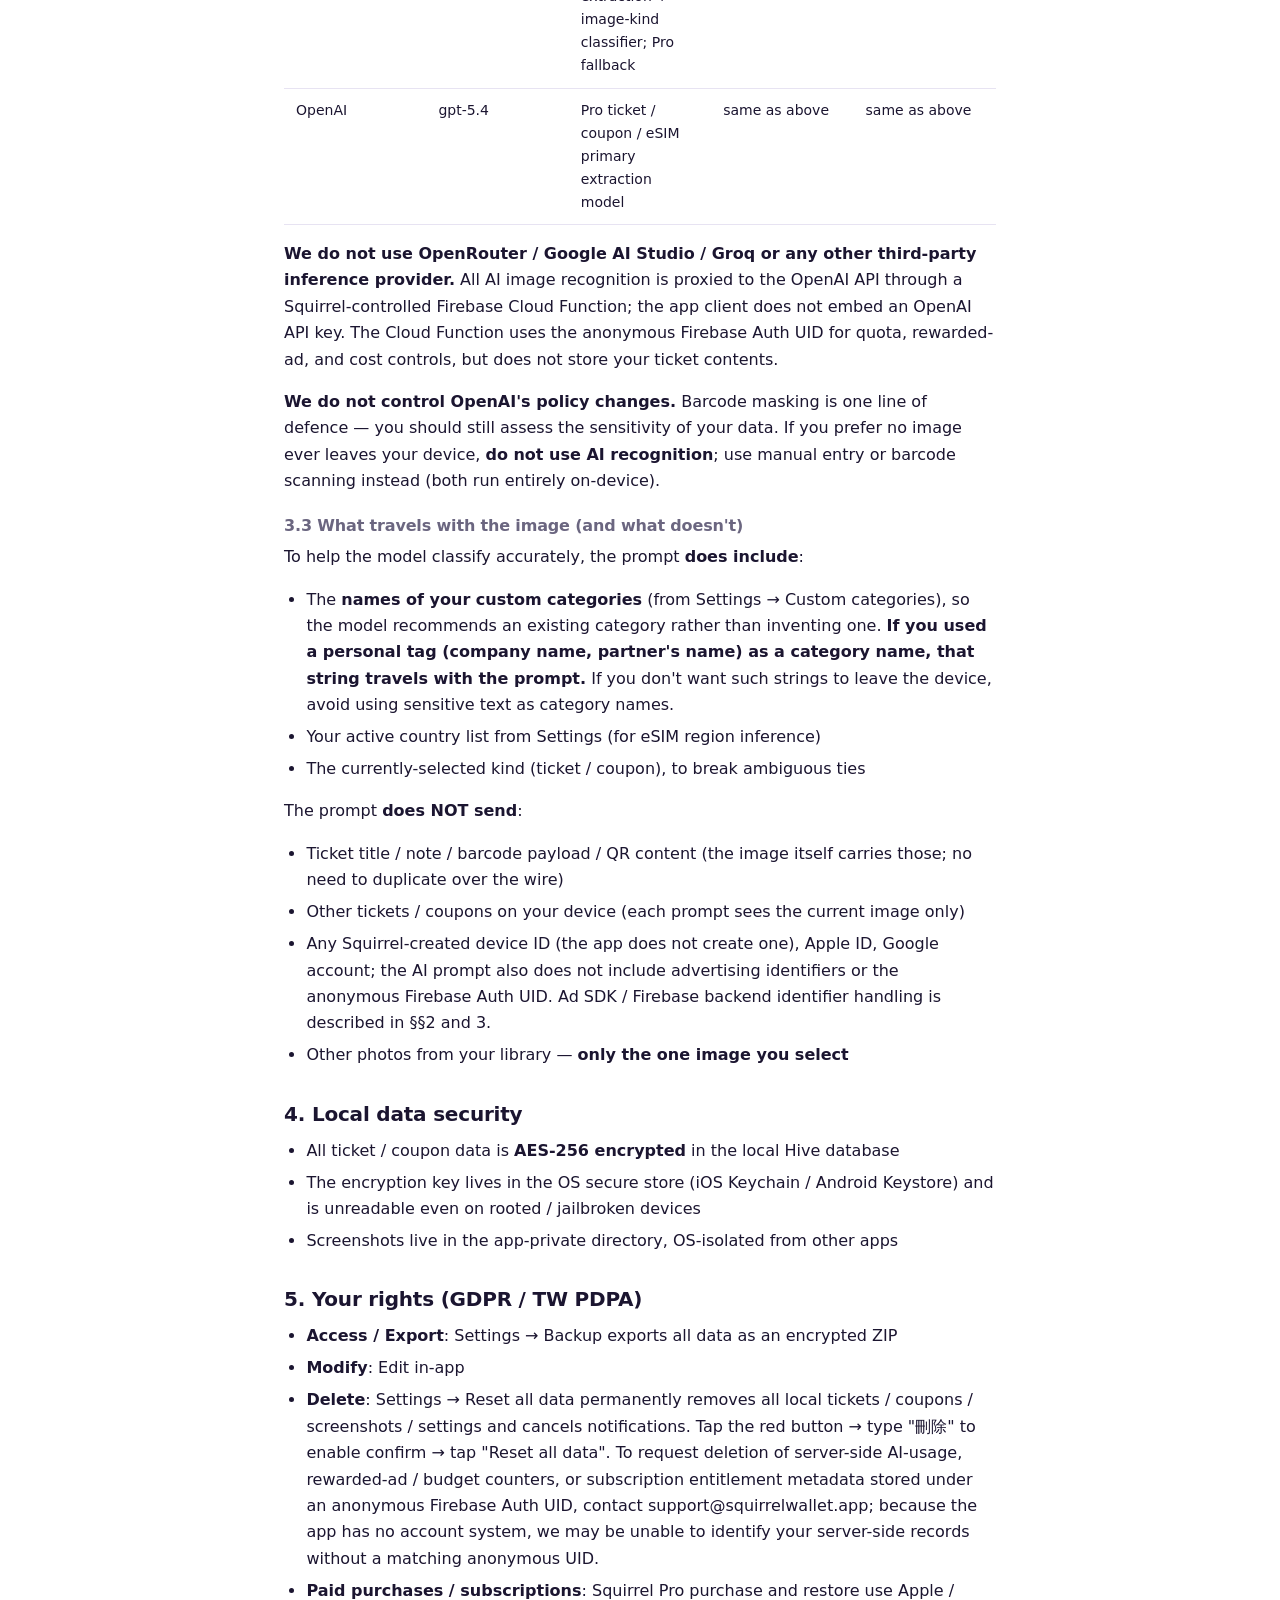
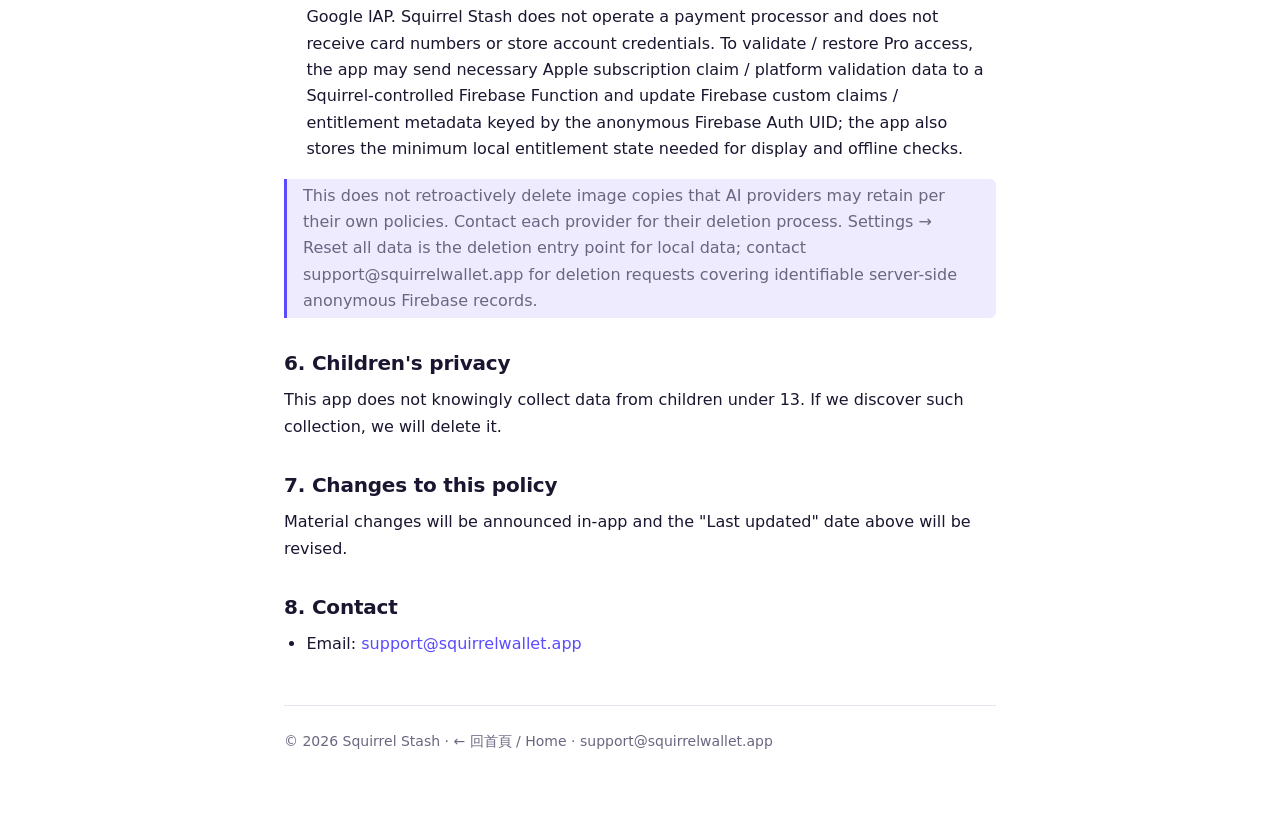
==== commit df6a37ec: "fix(privacy): update production policy for Firebase AI backend" ====
--- a/privacy/index.html
+++ b/privacy/index.html
@@ -5,7 +5,7 @@
   <meta name="viewport" content="width=device-width, initial-scale=1.0">
   <title>隱私權政策 — Squirrel Stash</title>
   <meta name="description" content="Squirrel Stash 隱私權政策。本機優先儲存，AI 辨識前自動遮罩條碼，無帳號註冊。">
-  <link rel="stylesheet" href="/styles.css?v=20260606">
+  <link rel="stylesheet" href="/styles.css?v=20260628">
   <style>
     /* Page-scoped extensions to /styles.css — tables, blockquote, code.
        Uses the existing CSS variables so dark mode still works. */
@@ -107,7 +107,7 @@
   </header>
 
   <h1>Squirrel Stash 隱私權政策</h1>
-  <p class="meta">最後更新: 2026-06-10<br>Last updated: 2026-06-10 · Version: 1.0.0+</p>
+  <p class="meta">最後更新 / Last updated: 2026-06-28 · App 版本 / version: 1.0.0+</p>
 
   <p>
     本文件以繁體中文為主，English follows below。兩個版本內容等價，若有衝突
@@ -119,8 +119,13 @@
   <h3>1. 我們是誰</h3>
   <p>
     「Squirrel Stash（松鼠票夾）」是一款獨立開發的票券管理 App。我們
-    <strong>不經營後端帳戶系統</strong>，您的所有票券、優惠券、設定預設
-    <strong>只儲存在您的裝置上</strong>。
+    <strong>沒有帳號系統、不需登入</strong>，您的票券、優惠券、設定預設
+    <strong>只儲存在您的裝置上</strong>。為了控管免費版 AI 辨識額度、防止濫用，
+    我們有一個<strong>最小化的 Firebase 後端服務</strong>（Cloud Functions +
+    Firebase 匿名驗證 + Firestore）：Cloud Functions 代理 AI 請求與獎勵式廣告 /
+    預算檢查，並只記錄一個<strong>匿名 Firebase Auth UID</strong>與 AI 使用量／
+    廣告獎勵／預算計數——不含您的票券內容，
+    也不含姓名、email 等個人資料。詳見下方說明。
   </p>
 
   <h3>2. 我們收集哪些資料</h3>
@@ -154,9 +159,9 @@
       </tr>
       <tr>
         <td>付費 / 訂閱資料</td>
-        <td>Squirrel Pro 權益狀態：方案、到期日、產品 ID</td>
-        <td>本機 SharedPreferences</td>
-        <td>否；購買與還原由 Apple / Google IAP 處理</td>
+        <td>Squirrel Pro 權益狀態：方案、到期日、產品 ID；訂閱驗證所需的最小平台資料</td>
+        <td>本機 SharedPreferences；Apple / Google IAP；Firebase Functions / Firebase custom claims</td>
+        <td>購買由 Apple / Google IAP 處理；為驗證或還原 Pro 權益，App 可能將必要訂閱驗證資料送到 Squirrel 控制的 Firebase Function，並以匿名 Firebase Auth UID 更新 custom claim / 權益中繼資料</td>
       </tr>
       <tr>
         <td>App 使用記錄</td>
@@ -177,16 +182,16 @@
         <td>—</td>
       </tr>
       <tr>
-        <td>廣告相關識別</td>
-        <td>Free 使用者使用 AI 辨識時，可能需要主動觀看獎勵式廣告以支撐 AI 成本</td>
-        <td>第三方廣告供應商</td>
-        <td><strong>僅限您主動啟動 AI 辨識並選擇觀看廣告時</strong>；我們不把票券內容、圖片、分類名稱或條碼提供給廣告供應商做投放</td>
-      </tr>
-      <tr>
-        <td>裝置 ID</td>
-        <td><strong>Squirrel Stash 不建立自己的裝置識別碼</strong></td>
-        <td>—</td>
-        <td>—</td>
+        <td>匿名 Firebase UID</td>
+        <td>Firebase 匿名驗證建立的 UID，用於驗證 Cloud Function 呼叫、AI 使用量 / 廣告獎勵 / 預算計數與訂閱權益中繼資料</td>
+        <td>Firebase Auth / Firestore / Firebase custom claims</td>
+        <td>是；這是 App 功能與防濫用用途，不是廣告追蹤，也不是 Squirrel Stash 自建的裝置識別碼</td>
+      </tr>
+      <tr>
+        <td>廣告 ID / 裝置 ID</td>
+        <td>Free 使用者啟動 AI 辨識並選擇廣告支援解鎖時，獎勵式廣告供應商可能依其 SDK 與平台政策處理廣告或裝置識別資訊（例如 ATT 同意後的 IDFA）。Squirrel Stash 不建立自己的裝置識別碼。</td>
+        <td>第三方廣告供應商；Squirrel Stash 自身不儲存自建裝置 ID</td>
+        <td><strong>僅限您主動選擇廣告支援解鎖時</strong>；我們不把票券內容、圖片、分類名稱、條碼或 AI 辨識結果提供給廣告供應商做投放</td>
       </tr>
       <tr>
         <td>位置資訊</td>
@@ -258,7 +263,9 @@
   </table>
   <p>
     <strong>我們不使用 OpenRouter / Google AI Studio / Groq 等其他第三方
-    推論供應商</strong>。所有 AI 影像辨識皆透過 OpenAI 的 API 直接呼叫。
+    推論供應商</strong>。所有 AI 影像辨識皆透過 Squirrel 控制的 Firebase Cloud
+    Function 代理到 OpenAI API；App 用戶端不內嵌 OpenAI API key。Cloud Function
+    會用匿名 Firebase Auth UID 進行額度 / 獎勵式廣告 / 成本控管，但不儲存您的票券內容。
   </p>
   <p>
     <strong>我們無法控制 OpenAI 的政策變更</strong>。Squirrel Stash 提供
@@ -267,21 +274,7 @@
     輸入或條碼掃描（這兩個功能完全在本機運作）。
   </p>
 
-  <h4>3.3 AI 成本與獎勵式廣告</h4>
-  <p>
-    AI 圖片辨識有實際推論成本。Squirrel Stash v1.0 的 Free 版本不在票夾列表、
-    詳情頁或背景流程顯示被動廣告；Free 使用者在啟動 AI 辨識時，可能需要完成一個
-    由自己主動開啟的獎勵式廣告流程，才會送出該次辨識請求。Squirrel Pro 會跳過這個
-    廣告流程。
-  </p>
-  <p>
-    廣告供應商可能依其 SDK 與平台政策處理廣告播放相關資料，例如廣告請求、曝光、
-    完成狀態或平台允許的廣告識別資訊。Squirrel Stash 不會把您的票券內容、票券截圖、
-    條碼 / QR 內容、自訂分類名稱、eSIM LPA 或 AI 辨識結果提供給廣告供應商做廣告投放。
-    如果您不想觸發任何廣告請求，可以改用手動輸入 / 條碼掃描，或升級 Squirrel Pro。
-  </p>
-
-  <h4>3.4 隨同圖片傳輸的內容</h4>
+  <h4>3.3 隨同圖片傳輸的內容</h4>
   <p>
     為了讓 AI 模型給出更準確的分類結果，圖片之外
     <strong>我們會在 prompt 中夾帶</strong>：
@@ -299,7 +292,7 @@
   <ul>
     <li>票券標題、備註、條碼內容、QR 內容（這些不需要 AI 來辨識，圖片本身就有）</li>
     <li>您裝置上的其他票券 / 優惠券（每次 prompt 只看當下這張圖）</li>
-    <li>您的裝置 ID、Apple ID、Google 帳號</li>
+    <li>Squirrel Stash 自建的裝置 ID（本 App 不建立這種 ID）、Apple ID、Google 帳號；AI prompt 也不包含廣告識別碼或匿名 Firebase Auth UID。廣告 SDK / Firebase 後端識別資訊的處理見第 2、3 節。</li>
     <li>您圖片庫其他照片，<strong>僅限您主動選擇的當張票券圖片</strong></li>
   </ul>
 
@@ -332,17 +325,17 @@
   <p>明確會清除：本機 Hive boxes、所有截圖目錄、多數 SharedPreferences 設定、所有已排程的通知。</p>
   <p>明確<strong>保留</strong>（白名單機制）：</p>
   <ul>
-    <li><code>subscription_status</code> / <code>subscription_expiry_date</code> / <code>subscription_product_id</code> — IAP 訂閱狀態</li>
+    <li><code>subscription_status</code> / <code>subscription_expiry_date</code> / <code>subscription_product_id</code> — 保留 Squirrel Pro 訂閱狀態，供 App 內顯示權益與恢復購買後離線判斷使用</li>
     <li><code>onboarding_completed_v1</code> — 首次教學旗標</li>
     <li>Hive AES key — 保留以確保未來匯入過去匯出的加密備份還能解密</li>
   </ul>
   <blockquote>
     <p><strong>注意 1</strong>：刪除本機資料<strong>不會</strong>回溯刪除過去送給 AI 供應商的圖片副本。如需向各供應商請求刪除，請參考其隱私政策。</p>
-    <p><strong>注意 2</strong>：Apple App Store / Google Play 政策要求所有 App 提供帳號 / 資料刪除入口。本 App 在「設定 → 清除所有資料」即為該入口，無需另外申請或聯絡開發者。</p>
+    <p><strong>注意 2</strong>：「設定 → 清除所有資料」是本機票券 / 優惠券 / 截圖 / 設定的刪除入口。若您也要要求刪除伺服器端以匿名 Firebase Auth UID 保存的 AI 使用量、獎勵式廣告 / 預算計數或訂閱權益中繼資料，請透過 support@squirrelwallet.app 聯絡我們；因為本 App 沒有帳號系統，若無法對應到特定匿名 UID，我們可能無法辨識您的伺服器端紀錄。</p>
   </blockquote>
 
-  <h4>5.4 IAP 訂閱</h4>
-  <p>訂閱由 Apple / Google 管理，請至「設定 → Apple ID → 訂閱項目」或 Google Play 訂閱頁面管理。</p>
+  <h4>5.4 付費 / 訂閱</h4>
+  <p>Squirrel Pro 透過 Apple App Store / Google Play 的 In-App Purchase 流程購買與還原。Squirrel Stash 不營運自己的付款處理系統，也不接收信用卡號或商店帳號密碼。為了驗證 / 還原 Pro 權益，App 可能將必要的 Apple 訂閱 claim / 平台驗證資料送到 Squirrel 控制的 Firebase Function，並以匿名 Firebase Auth UID 更新 Firebase custom claim / 權益中繼資料；App 也會在本機保存必要的訂閱狀態（方案、到期日、產品 ID）以顯示權益與離線判斷。</p>
 
   <h3>6. 兒童隱私</h3>
   <p>本 App 不刻意收集 13 歲以下兒童的資料。若我們發現意外收集，將立即刪除。</p>
@@ -361,9 +354,16 @@
 
   <h3>1. Who we are</h3>
   <p>
-    Squirrel Stash is an indie ticket / coupon management app. <strong>We do
-    not operate any account backend</strong> — all your data is stored on
-    your device by default.
+    Squirrel Stash is an indie ticket / coupon management app. <strong>We have
+    no account system and no login</strong> — your ticket / coupon data is
+    stored on your device by default. To enforce the free-tier AI-recognition
+    quota and prevent abuse, we do run a <strong>minimal Firebase backend</strong>
+    (Cloud Functions + anonymous Firebase Auth + Firestore): Cloud Functions proxy
+    AI requests and reward / budget checks, and record only an
+    <strong>anonymous Firebase Auth UID</strong> plus AI-usage, ad-reward,
+    budget counters, and subscription entitlement metadata —
+    never your ticket contents, and never personal data such as your name or
+    email. See below for details.
   </p>
 
   <h3>2. What data we touch</h3>
@@ -375,12 +375,12 @@
       <tr><td>Tickets / Coupons</td><td>Titles, barcodes, expiry, notes, custom categories</td><td>Local Hive DB (AES-256 encrypted)</td><td>No</td></tr>
       <tr><td>Ticket screenshots</td><td>Photos you take or import</td><td>Local app-private dir</td><td><strong>Only when AI recognition is invoked; barcodes are masked first</strong> (§3)</td></tr>
       <tr><td>eSIM LPA</td><td>Carrier-provided activation string</td><td>Local Hive (AES-256 encrypted)</td><td>No (OS handles installation)</td></tr>
-      <tr><td>Paid purchases / subscriptions</td><td>Squirrel Pro entitlement status: plan, expiry, product ID</td><td>Local SharedPreferences</td><td>No — purchase and restore are handled by Apple / Google IAP</td></tr>
+      <tr><td>Paid purchases / subscriptions</td><td>Squirrel Pro entitlement status: plan, expiry, product ID; minimal platform data needed for subscription validation</td><td>Local SharedPreferences; Apple / Google IAP; Firebase Functions / Firebase custom claims</td><td>Purchase is processed by Apple / Google IAP. To validate or restore Pro access, the app may send necessary subscription validation data to a Squirrel-controlled Firebase Function and update custom claims / entitlement metadata keyed by the anonymous Firebase Auth UID.</td></tr>
       <tr><td>Usage analytics</td><td>Not collected in the v1.0 launch build; telemetry SDKs are not initialised</td><td>—</td><td>No</td></tr>
       <tr><td>Crash reports</td><td>Not collected in the v1.0 launch build; telemetry SDKs are not initialised</td><td>—</td><td>No</td></tr>
       <tr><td>Account IDs</td><td><strong>We do not require sign-up</strong></td><td>—</td><td>—</td></tr>
-      <tr><td>Ad-related identifiers</td><td>Free users may be asked to watch a rewarded ad before an AI recognition to support AI costs</td><td>Third-party ad provider</td><td><strong>Only when you start AI recognition and choose the rewarded-ad flow</strong>; we do not share ticket contents, images, category names, or barcodes with ad providers for ad targeting</td></tr>
-      <tr><td>Device IDs</td><td><strong>Squirrel Stash does not create its own device identifier</strong></td><td>—</td><td>—</td></tr>
+      <tr><td>Anonymous Firebase UID</td><td>A UID created by Firebase anonymous auth to key AI-usage, ad-reward, budget counters, and subscription entitlement metadata</td><td>Firebase Auth / Firestore / Firebase custom claims</td><td>Yes; this is for App Functionality and abuse prevention, not ad tracking, and it is not a Squirrel-created device identifier</td></tr>
+      <tr><td>Ad IDs / Device IDs</td><td>When a Free user starts AI recognition and chooses the ad-supported unlock, the rewarded-ad provider may process advertising or device identifiers under its SDK and platform policies (for example IDFA after ATT consent). Squirrel Stash does not create its own device identifier.</td><td>Third-party ad provider; Squirrel Stash does not store its own device ID</td><td><strong>Only when you choose the ad-supported unlock</strong>; we do not share wallet contents, images, category names, barcodes, or AI recognition results with ad providers for ad targeting</td></tr>
       <tr><td>Location</td><td><strong>Not collected</strong></td><td>—</td><td>—</td></tr>
     </tbody>
   </table>
@@ -443,7 +443,10 @@
   <p>
     <strong>We do not use OpenRouter / Google AI Studio / Groq or any
     other third-party inference provider.</strong> All AI image recognition
-    is called directly against the OpenAI API.
+    is proxied to the OpenAI API through a Squirrel-controlled Firebase Cloud
+    Function; the app client does not embed an OpenAI API key. The Cloud Function
+    uses the anonymous Firebase Auth UID for quota, rewarded-ad, and cost controls,
+    but does not store your ticket contents.
   </p>
   <p>
     <strong>We do not control OpenAI's policy changes.</strong> Barcode
@@ -453,25 +456,7 @@
     or barcode scanning instead (both run entirely on-device).
   </p>
 
-  <h4>3.3 AI costs and rewarded ads</h4>
-  <p>
-    AI image recognition has a real inference cost. In the v1.0 launch build,
-    Squirrel Stash does not show passive ads in the wallet list, detail screens,
-    or background flows. Free users may be asked to complete a user-initiated
-    rewarded ad flow before an AI recognition request is sent. Squirrel Pro
-    skips that ad flow.
-  </p>
-  <p>
-    The ad provider may process ad-playback data under its SDK and platform
-    policies, such as ad requests, impressions, completion status, or platform-
-    allowed advertising identifiers. Squirrel Stash does not share ticket
-    contents, ticket screenshots, barcode / QR contents, custom category names,
-    eSIM LPA strings, or AI recognition results with ad providers for ad targeting.
-    If you do not want to trigger any ad request, use manual entry / barcode
-    scanning, or upgrade to Squirrel Pro.
-  </p>
-
-  <h4>3.4 What travels with the image (and what doesn't)</h4>
+  <h4>3.3 What travels with the image (and what doesn't)</h4>
   <p>
     To help the model classify accurately, the prompt <strong>does
     include</strong>:
@@ -492,7 +477,7 @@
       itself carries those; no need to duplicate over the wire)</li>
     <li>Other tickets / coupons on your device (each prompt sees the
       current image only)</li>
-    <li>Device ID, Apple ID, Google account</li>
+    <li>Any Squirrel-created device ID (the app does not create one), Apple ID, Google account; the AI prompt also does not include advertising identifiers or the anonymous Firebase Auth UID. Ad SDK / Firebase backend identifier handling is described in §§2 and 3.</li>
     <li>Other photos from your library — <strong>only the one image you select</strong></li>
   </ul>
 
@@ -507,14 +492,15 @@
   <ul>
     <li><strong>Access / Export</strong>: Settings → Backup exports all data as an encrypted ZIP</li>
     <li><strong>Modify</strong>: Edit in-app</li>
-    <li><strong>Delete</strong>: Settings → Reset all data permanently removes all local data and cancels notifications. Tap the red button → type "刪除" to enable confirm → tap "Reset all data". Wipes: all Hive boxes, all screenshots, most SharedPreferences settings, all scheduled notifications. Preserves: IAP subscription status keys, onboarding completion flag, and the Hive AES key (kept so a future encrypted-backup import still decrypts).</li>
-    <li><strong>Subscriptions</strong>: Managed by Apple / Google — use the platform's subscription management UI</li>
+    <li><strong>Delete</strong>: Settings → Reset all data permanently removes all local tickets / coupons / screenshots / settings and cancels notifications. Tap the red button → type "刪除" to enable confirm → tap "Reset all data". To request deletion of server-side AI-usage, rewarded-ad / budget counters, or subscription entitlement metadata stored under an anonymous Firebase Auth UID, contact support@squirrelwallet.app; because the app has no account system, we may be unable to identify your server-side records without a matching anonymous UID.</li>
+    <li><strong>Paid purchases / subscriptions</strong>: Squirrel Pro purchase and restore use Apple / Google IAP. Squirrel Stash does not operate a payment processor and does not receive card numbers or store account credentials. To validate / restore Pro access, the app may send necessary Apple subscription claim / platform validation data to a Squirrel-controlled Firebase Function and update Firebase custom claims / entitlement metadata keyed by the anonymous Firebase Auth UID; the app also stores the minimum local entitlement state needed for display and offline checks.</li>
   </ul>
   <blockquote>
     This does not retroactively delete image copies that AI providers may
     retain per their own policies. Contact each provider for their
-    deletion process. App Store and Google Play require an in-app deletion
-    entry point — Settings → Reset all data IS that entry point.
+    deletion process. Settings → Reset all data is the deletion entry point for
+    local data; contact support@squirrelwallet.app for deletion requests covering
+    identifiable server-side anonymous Firebase records.
   </blockquote>
 
   <h3>6. Children's privacy</h3>
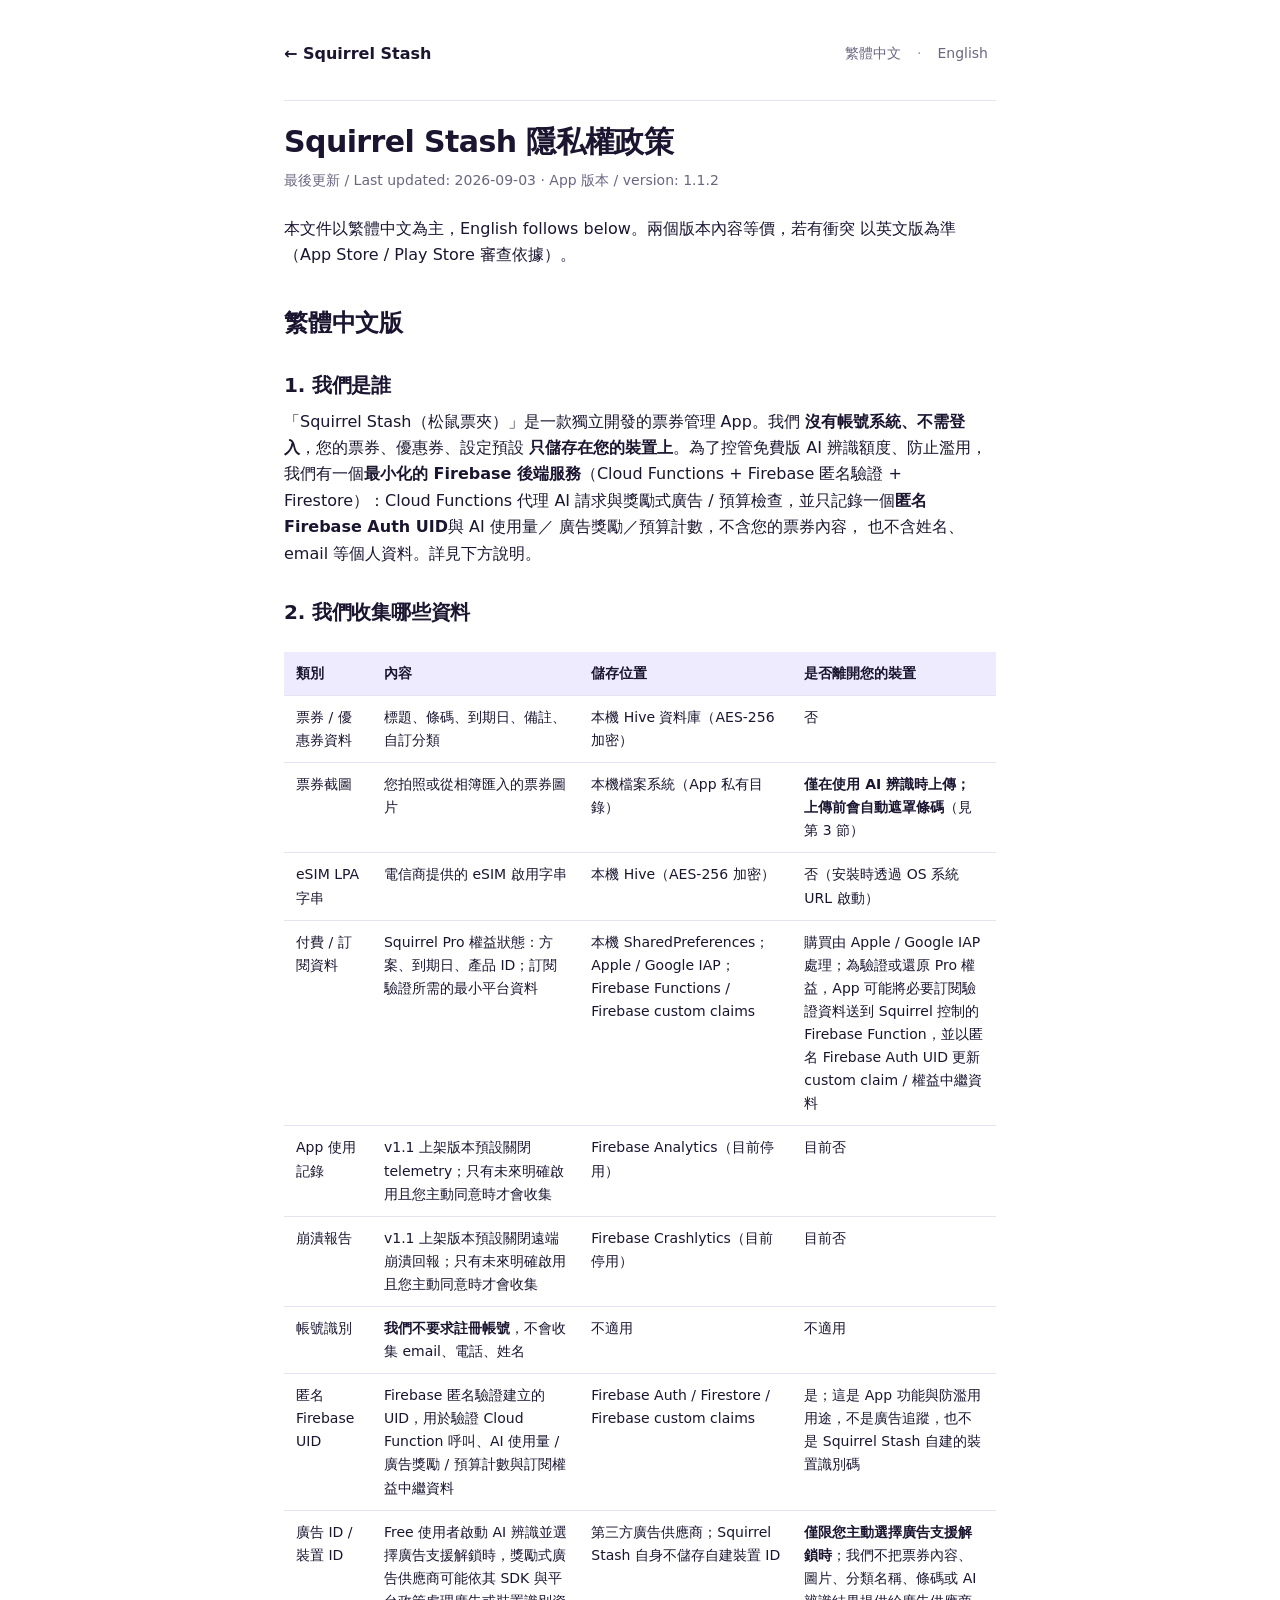
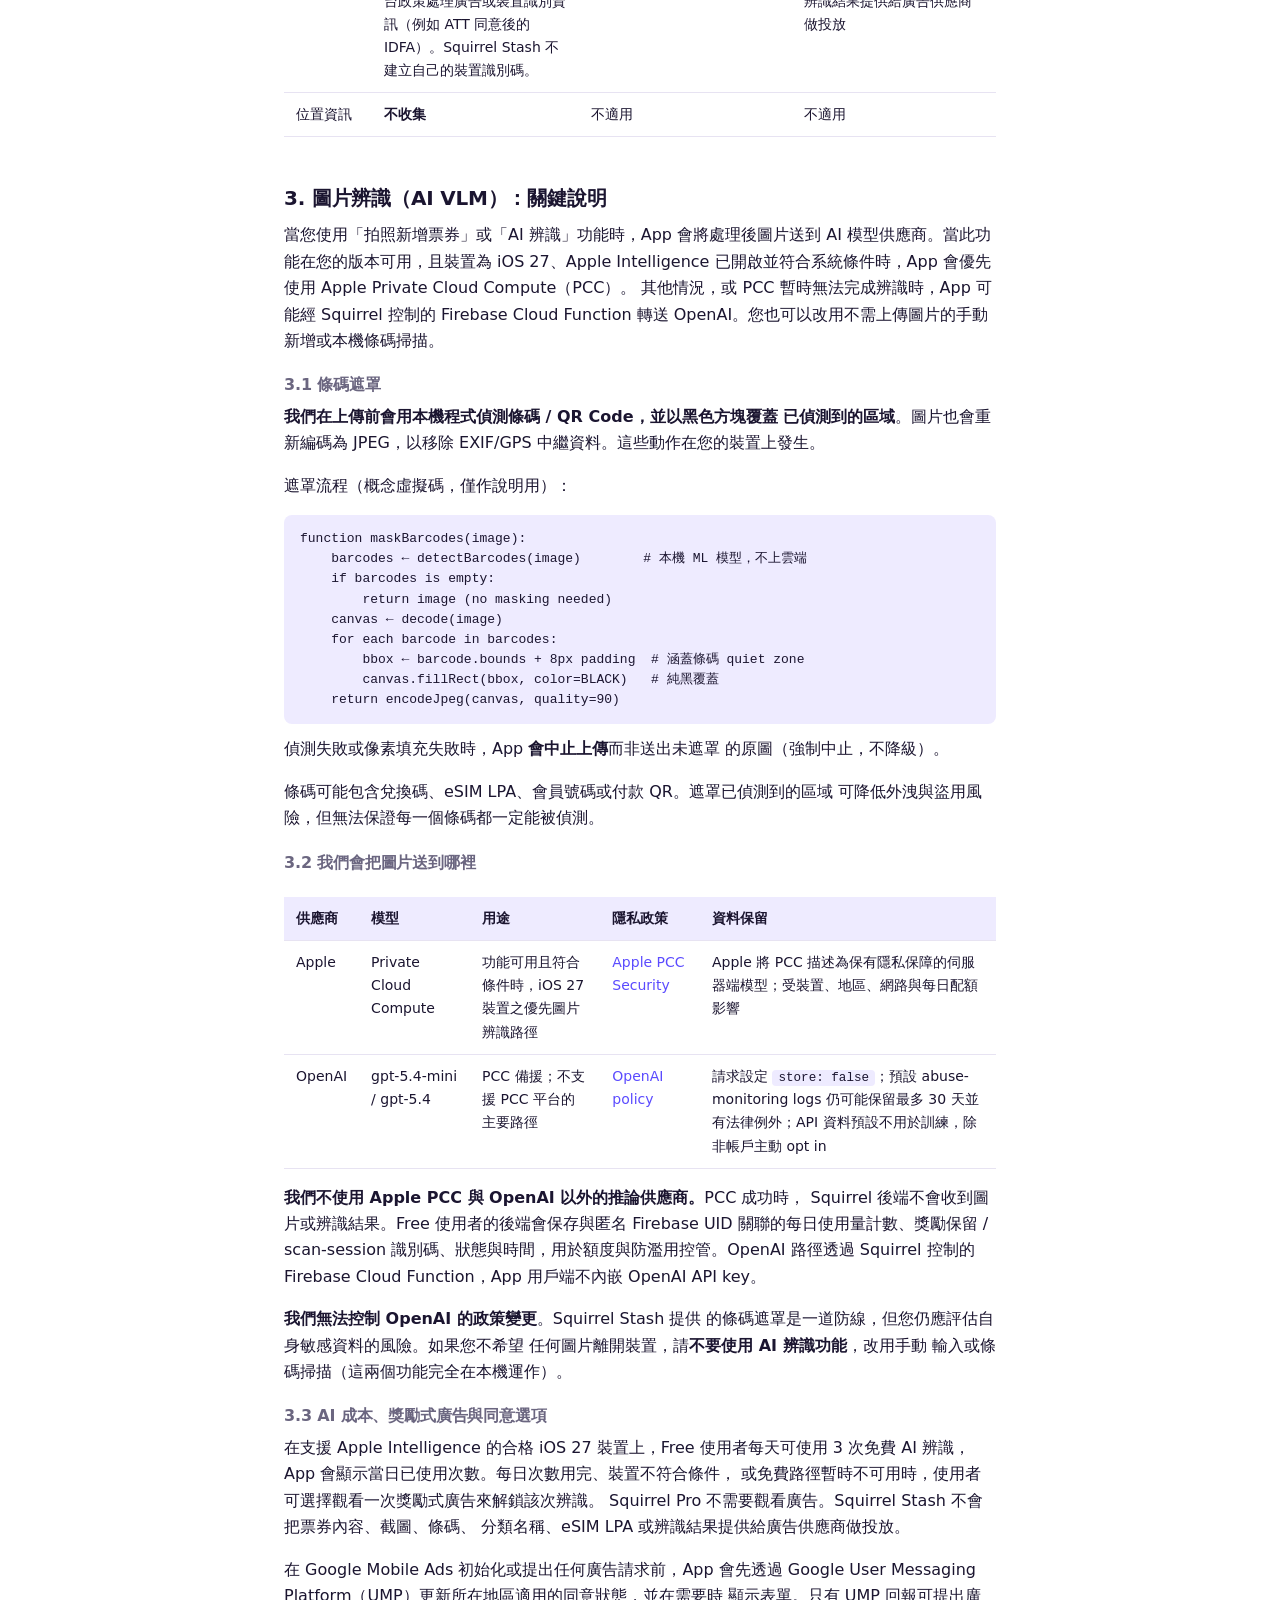
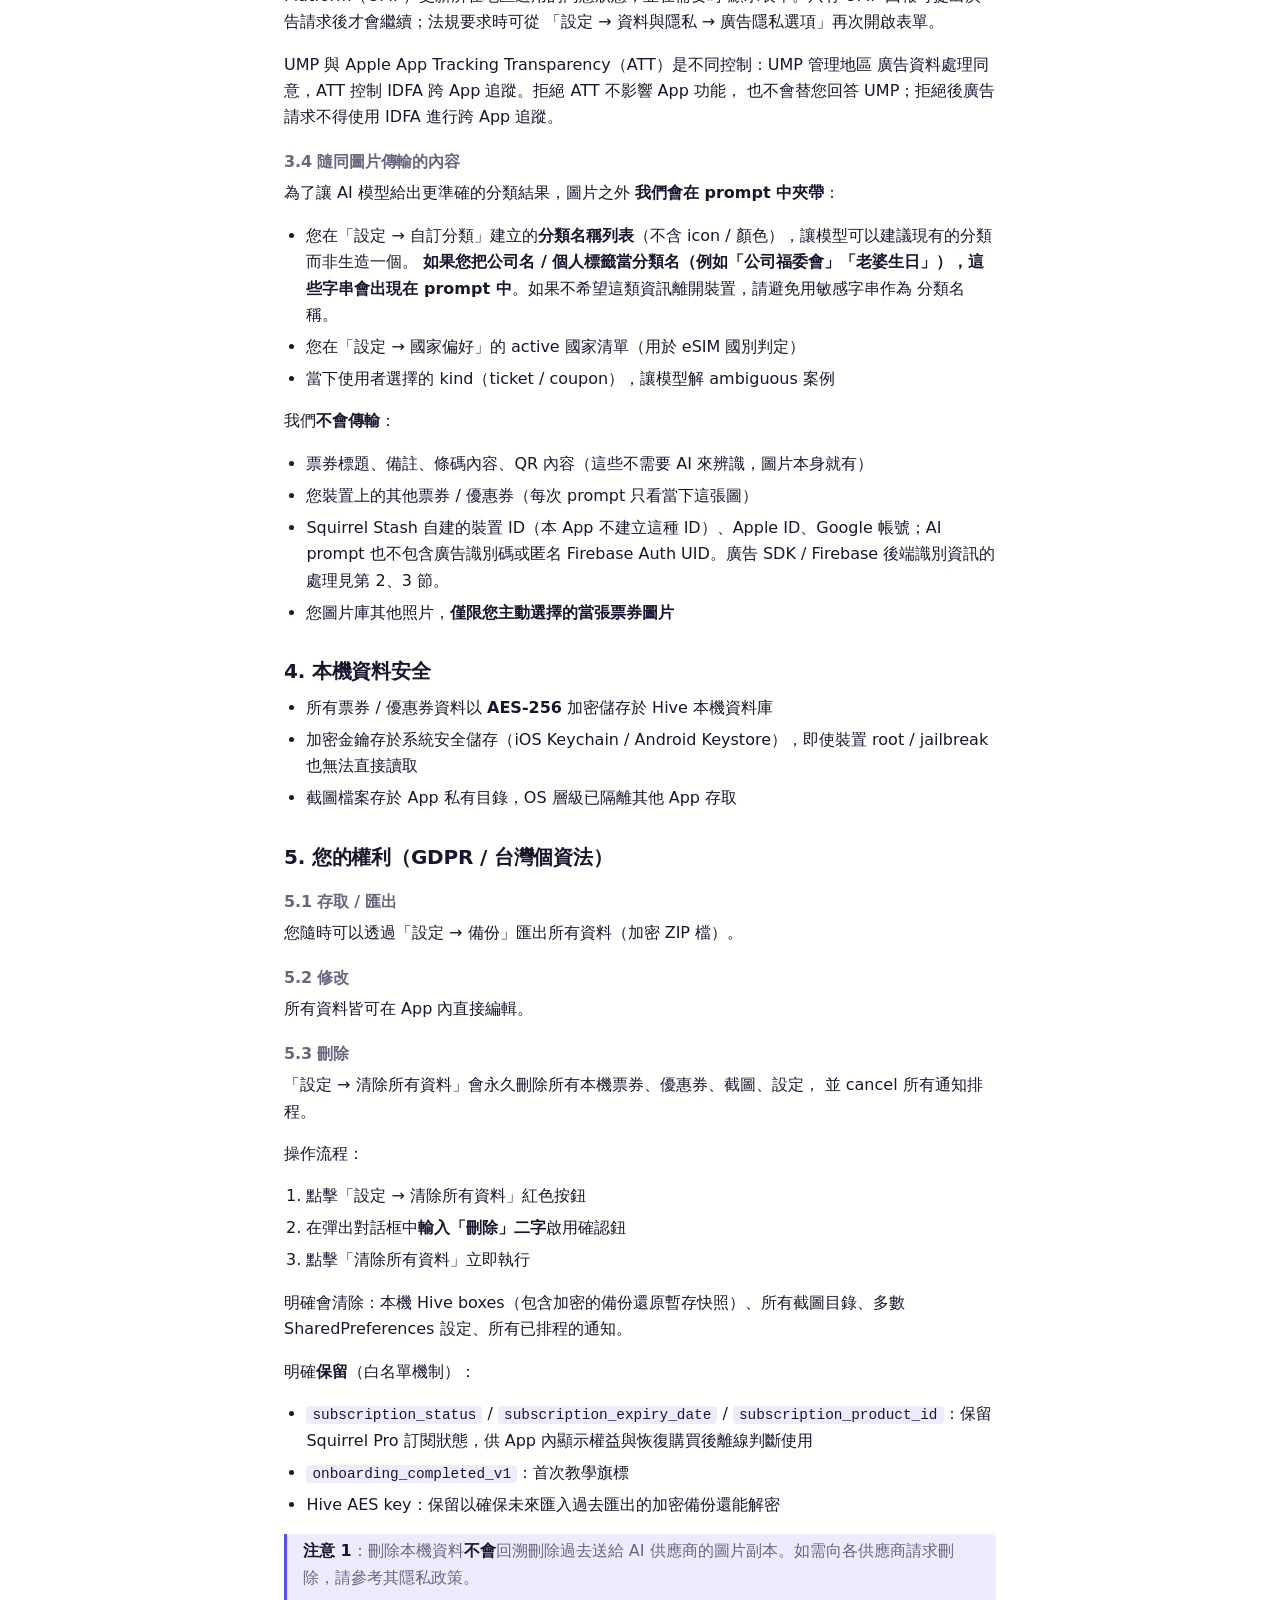
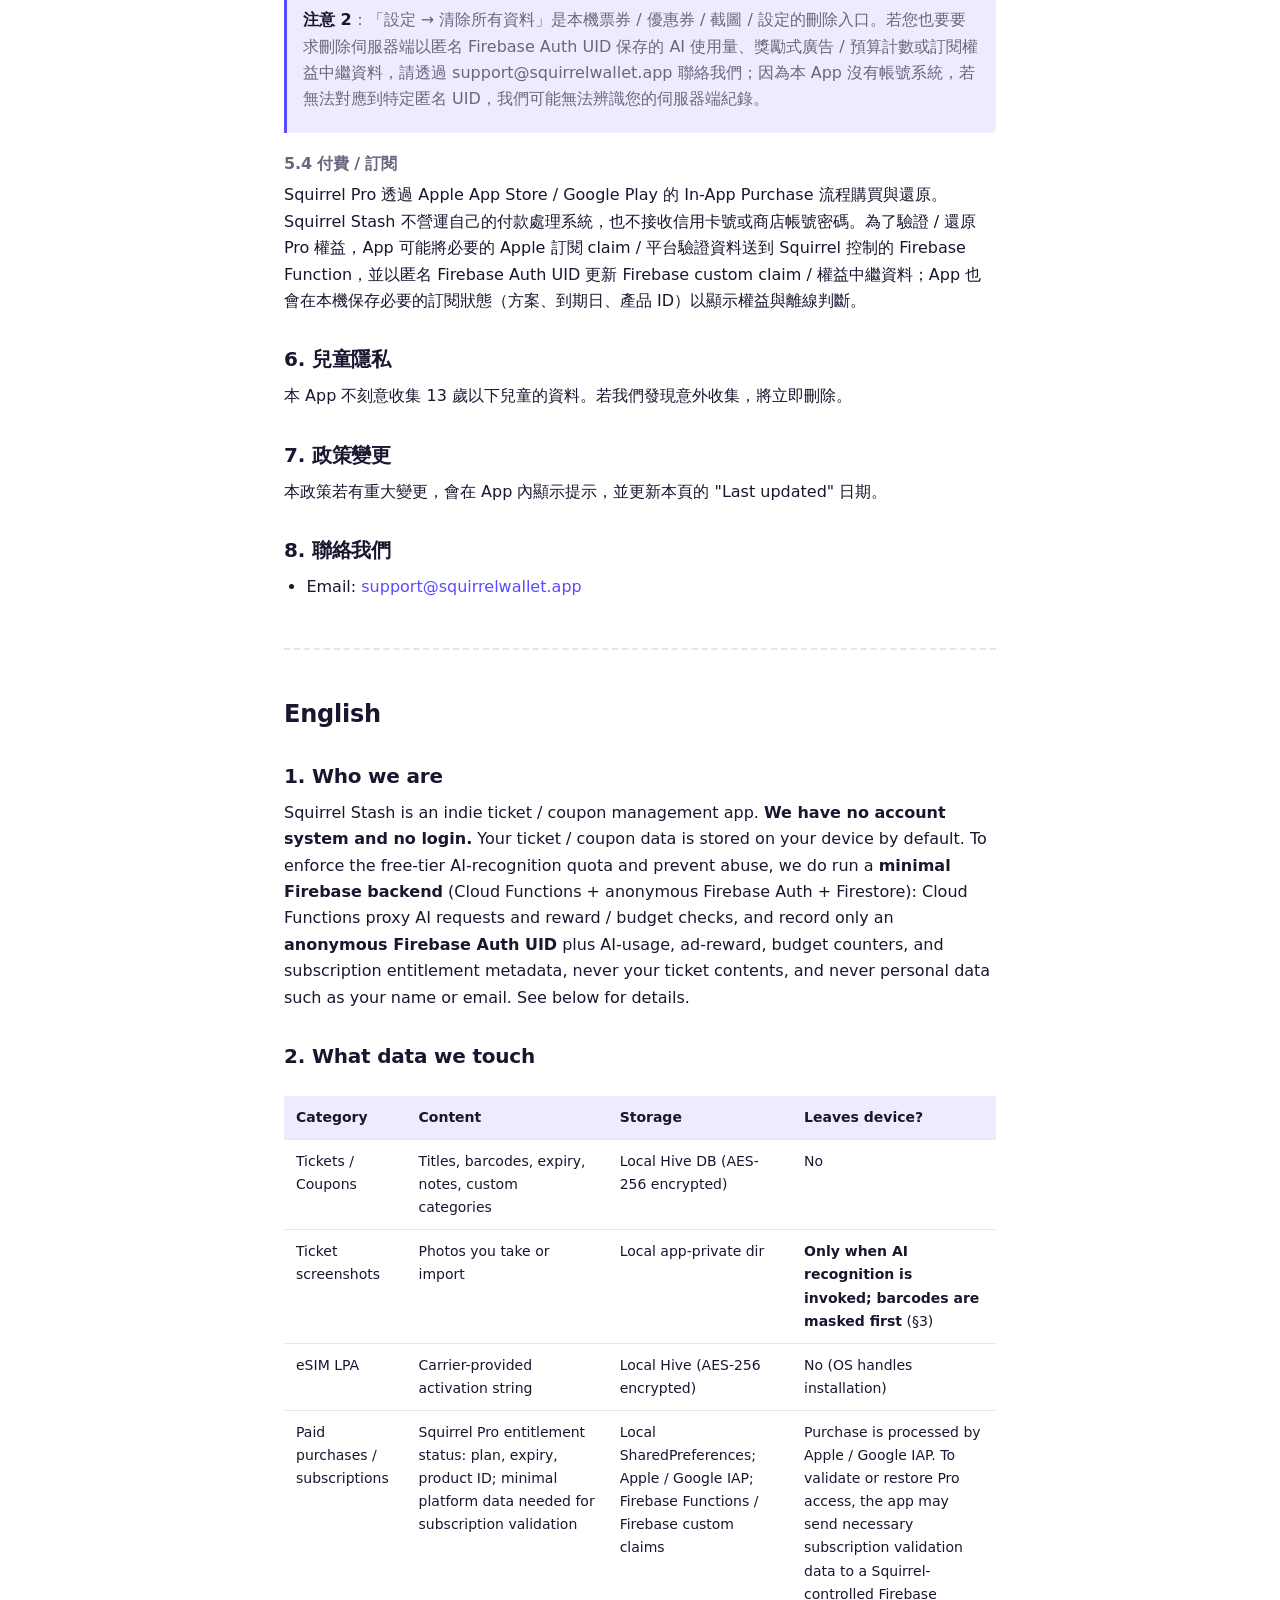
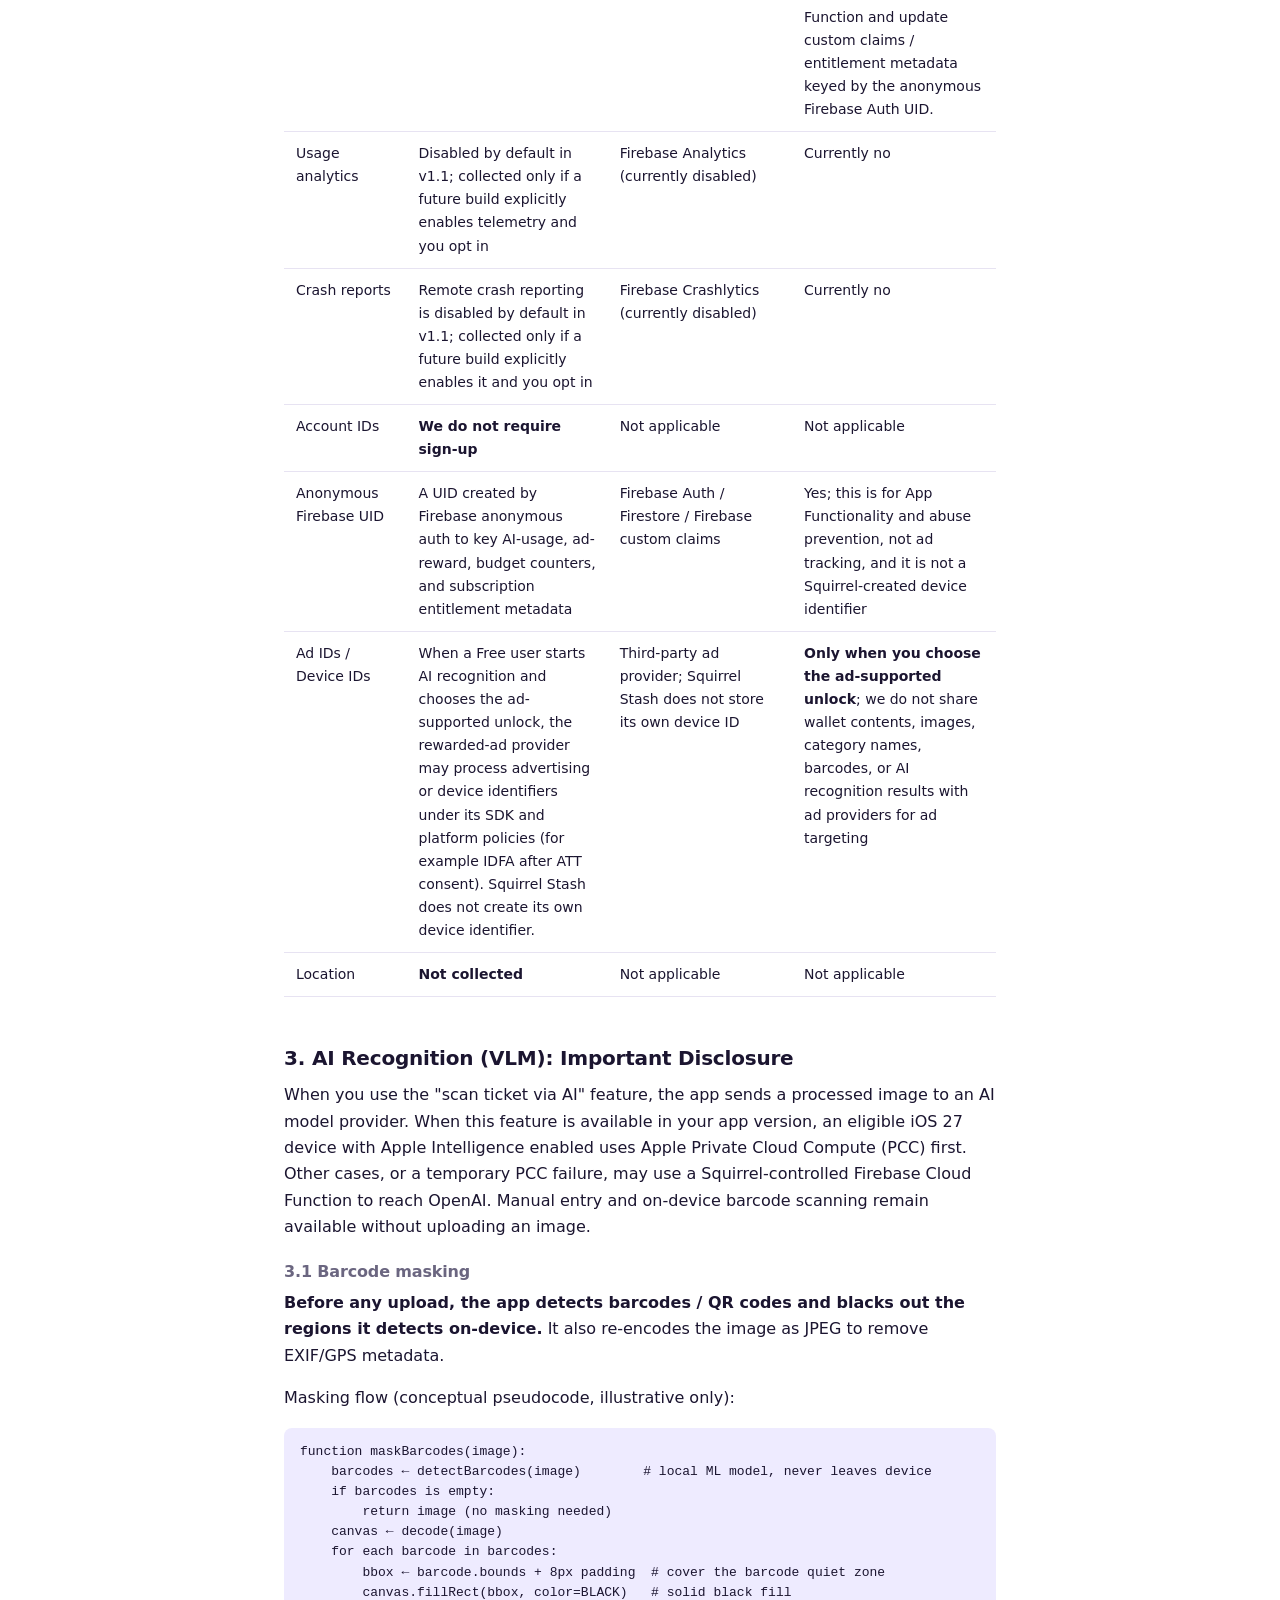
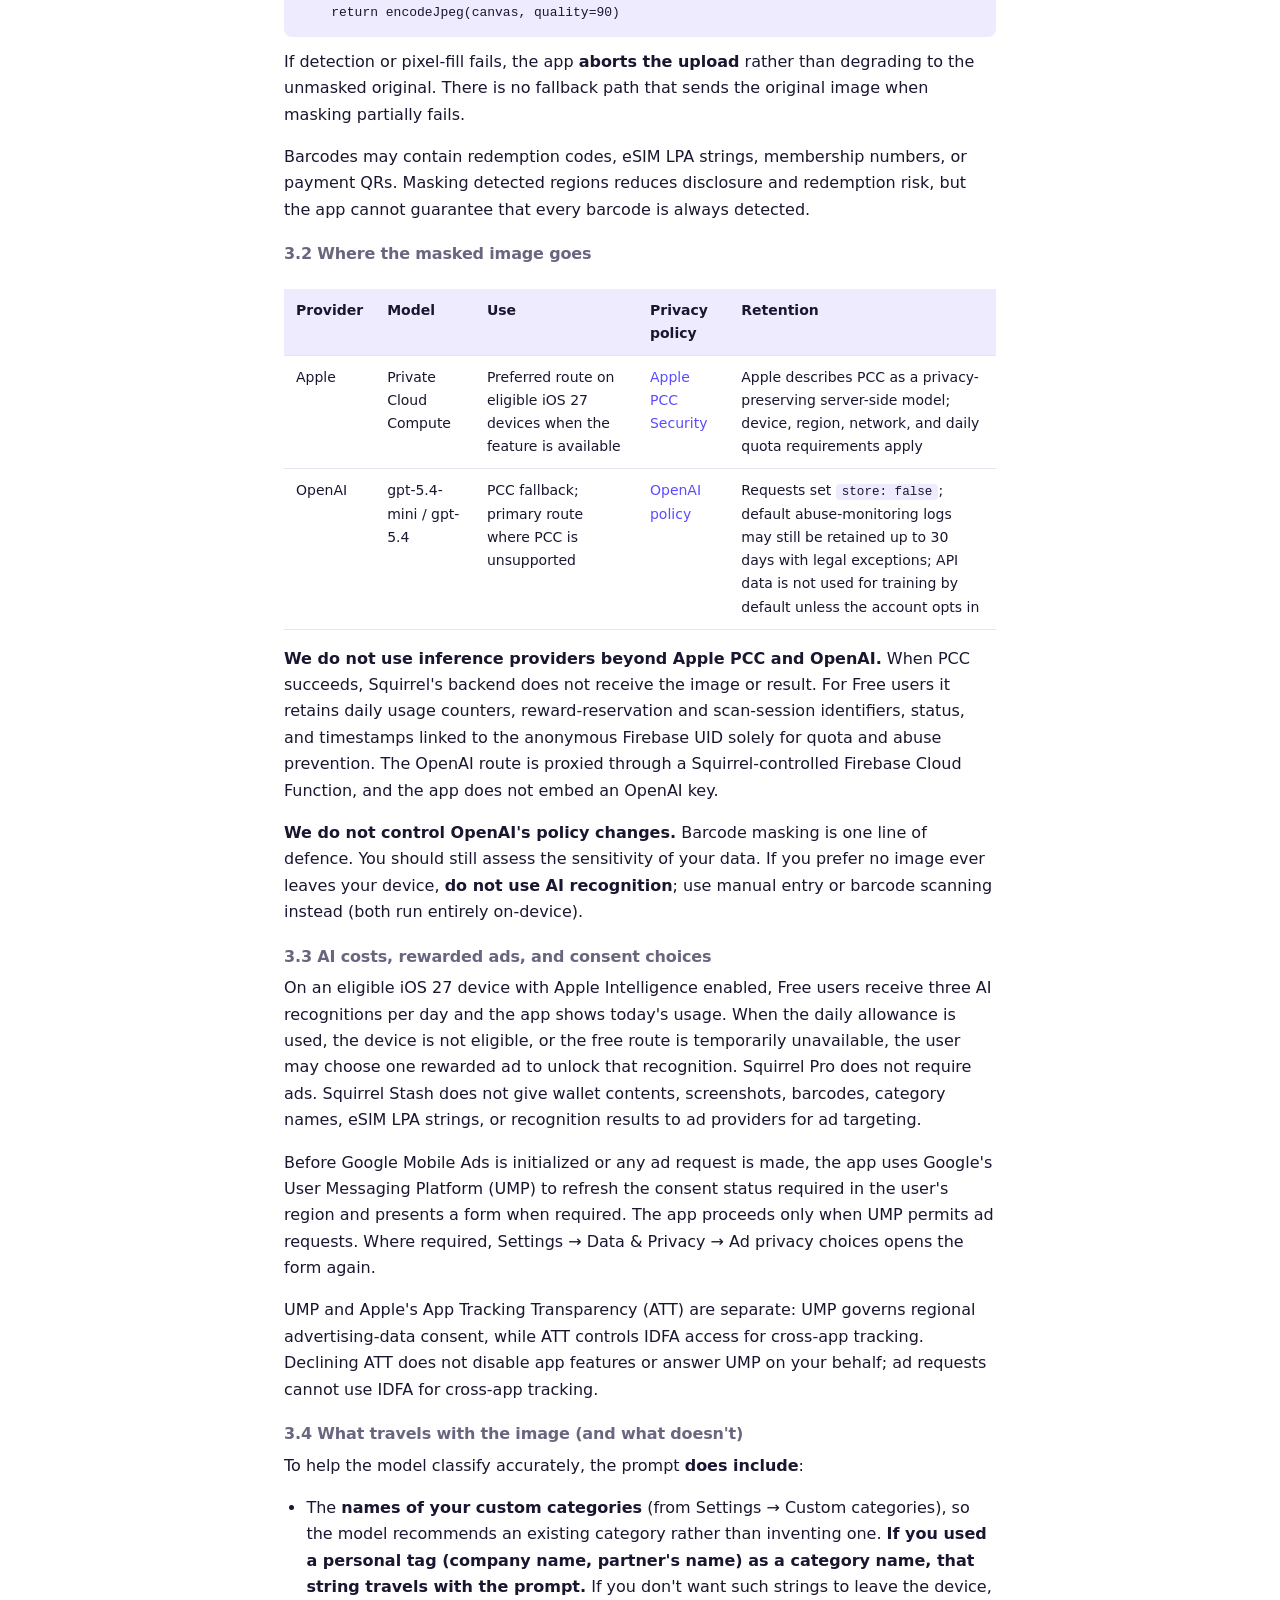
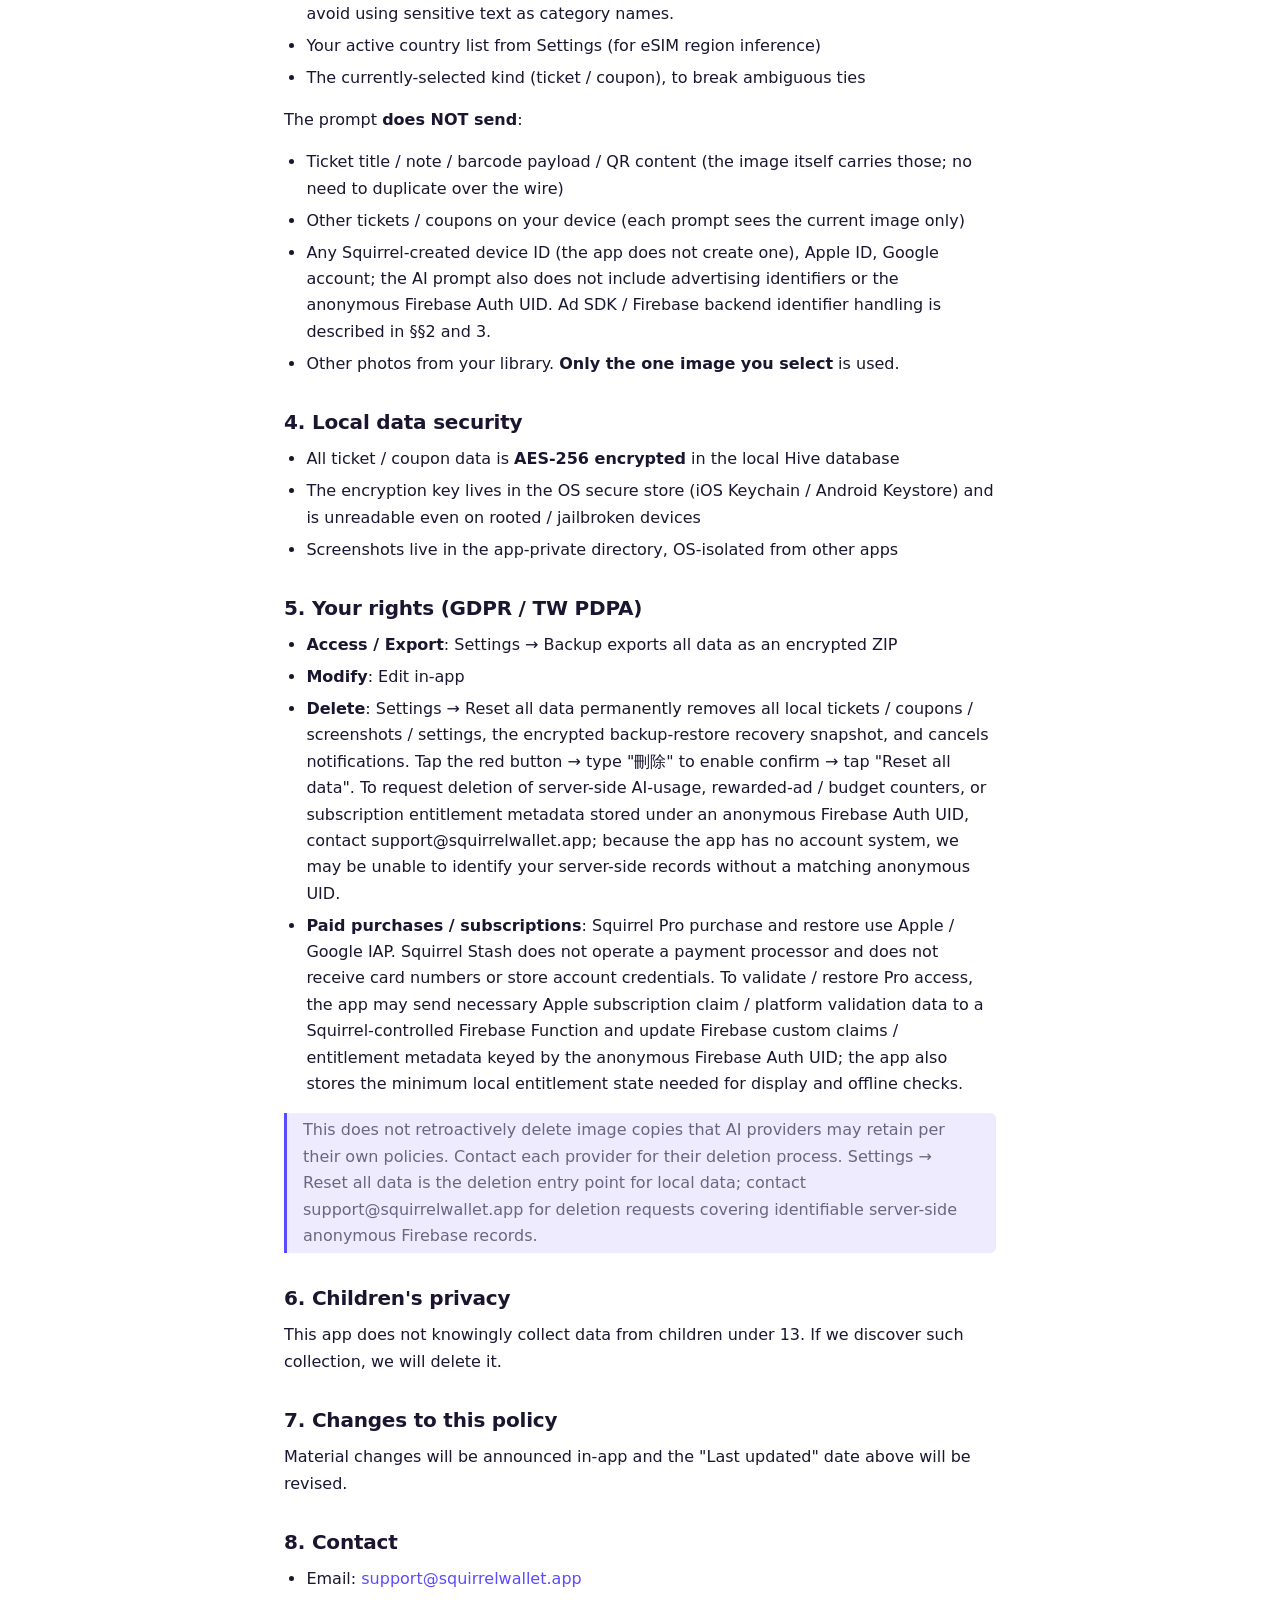
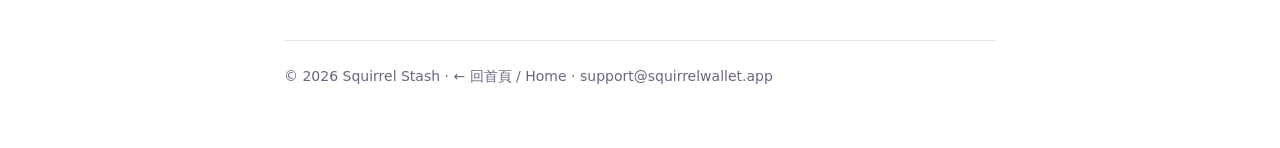
==== commit 81450d5b: "feat: publish 1.1.2 site disclosures" ====
--- a/privacy/index.html
+++ b/privacy/index.html
@@ -3,15 +3,20 @@
 <head>
   <meta charset="UTF-8">
   <meta name="viewport" content="width=device-width, initial-scale=1.0">
-  <title>隱私權政策 — Squirrel Stash</title>
+  <title>隱私權政策 | Squirrel Stash</title>
   <meta name="description" content="Squirrel Stash 隱私權政策。本機優先儲存，AI 辨識前自動遮罩條碼，無帳號註冊。">
-  <link rel="stylesheet" href="/styles.css?v=20260628">
+  <link rel="canonical" href="https://squirrelwallet.app/privacy/">
+  <meta property="og:title" content="隱私權政策 | Squirrel Stash">
+  <meta property="og:description" content="了解 Squirrel Stash 如何在裝置上保存票券，以及圖片辨識、廣告與訂閱所需的資料處理。">
+  <meta property="og:url" content="https://squirrelwallet.app/privacy/">
+  <meta property="og:type" content="website">
+  <link rel="icon" href="/assets/favicon.svg" type="image/svg+xml">
+  <link rel="stylesheet" href="/styles.css?v=20260902">
   <style>
-    /* Page-scoped extensions to /styles.css — tables, blockquote, code.
+    /* Page-scoped extensions to /styles.css: tables, blockquote, code.
        Uses the existing CSS variables so dark mode still works. */
     table {
       width: 100%;
-      table-layout: fixed;
       border-collapse: collapse;
       margin: 16px 0;
       font-size: 14px;
@@ -21,8 +26,6 @@
       padding: 10px 12px;
       border-bottom: 1px solid var(--color-border);
       vertical-align: top;
-      overflow-wrap: anywhere;
-      word-break: break-word;
     }
     th {
       background: var(--color-primary-soft);
@@ -65,41 +68,15 @@
       margin: 20px 0 8px;
       color: var(--color-text-muted);
     }
-    @media (max-width: 640px) {
-      table {
-        display: block;
-        font-size: 13px;
-      }
-      thead {
-        display: none;
-      }
-      tbody,
-      tr,
-      td {
-        display: block;
-        width: 100%;
-      }
-      tr {
-        padding: 10px 0;
-        border-bottom: 1px solid var(--color-border);
-      }
-      th, td {
-        padding: 5px 0;
-        border-bottom: 0;
-      }
-      td:first-child {
-        color: var(--color-text);
-        font-weight: 700;
-      }
-    }
   </style>
 </head>
 <body>
-<main class="prose">
+<a class="skip-link" href="#main-content">跳至主要內容 / Skip to content</a>
+<main class="prose" id="main-content">
 
   <header class="page-header">
     <a href="/" class="back-link">← Squirrel Stash</a>
-    <nav class="lang-toggle">
+    <nav class="lang-toggle" aria-label="頁面語言 / Page language">
       <a href="#zh">繁體中文</a>
       <span class="lang-divider-inline" aria-hidden="true">·</span>
       <a href="#en">English</a>
@@ -107,7 +84,7 @@
   </header>
 
   <h1>Squirrel Stash 隱私權政策</h1>
-  <p class="meta">最後更新 / Last updated: 2026-06-28 · App 版本 / version: 1.0.0+</p>
+  <p class="meta">最後更新 / Last updated: 2026-09-03 · App 版本 / version: 1.1.2</p>
 
   <p>
     本文件以繁體中文為主，English follows below。兩個版本內容等價，若有衝突
@@ -124,11 +101,12 @@
     我們有一個<strong>最小化的 Firebase 後端服務</strong>（Cloud Functions +
     Firebase 匿名驗證 + Firestore）：Cloud Functions 代理 AI 請求與獎勵式廣告 /
     預算檢查，並只記錄一個<strong>匿名 Firebase Auth UID</strong>與 AI 使用量／
-    廣告獎勵／預算計數——不含您的票券內容，
+    廣告獎勵／預算計數，不含您的票券內容，
     也不含姓名、email 等個人資料。詳見下方說明。
   </p>
 
   <h3>2. 我們收集哪些資料</h3>
+  <div class="table-scroll" role="region" aria-label="資料處理摘要" tabindex="0">
   <table>
     <thead>
       <tr>
@@ -165,21 +143,21 @@
       </tr>
       <tr>
         <td>App 使用記錄</td>
-        <td>v1.0 上架版本不啟動 telemetry SDK，不收集使用事件</td>
-        <td>—</td>
-        <td>否</td>
+        <td>v1.1 上架版本預設關閉 telemetry；只有未來明確啟用且您主動同意時才會收集</td>
+        <td>Firebase Analytics（目前停用）</td>
+        <td>目前否</td>
       </tr>
       <tr>
         <td>崩潰報告</td>
-        <td>v1.0 上架版本不啟動 telemetry SDK，不收集遠端崩潰報告</td>
-        <td>—</td>
-        <td>否</td>
+        <td>v1.1 上架版本預設關閉遠端崩潰回報；只有未來明確啟用且您主動同意時才會收集</td>
+        <td>Firebase Crashlytics（目前停用）</td>
+        <td>目前否</td>
       </tr>
       <tr>
         <td>帳號識別</td>
         <td><strong>我們不要求註冊帳號</strong>，不會收集 email、電話、姓名</td>
-        <td>—</td>
-        <td>—</td>
+        <td>不適用</td>
+        <td>不適用</td>
       </tr>
       <tr>
         <td>匿名 Firebase UID</td>
@@ -196,26 +174,30 @@
       <tr>
         <td>位置資訊</td>
         <td><strong>不收集</strong></td>
-        <td>—</td>
-        <td>—</td>
+        <td>不適用</td>
+        <td>不適用</td>
       </tr>
     </tbody>
   </table>
-
-  <h3>3. 圖片辨識（AI VLM）— 關鍵說明</h3>
-  <p>
-    當您使用「拍照新增票券」或「AI 辨識」功能時，App 會將圖片送到第三方
-    AI 模型供應商以辨識票券資訊（標題、到期日、商家名稱等）。
+  </div>
+
+  <h3>3. 圖片辨識（AI VLM）：關鍵說明</h3>
+  <p>
+    當您使用「拍照新增票券」或「AI 辨識」功能時，App 會將處理後圖片送到 AI
+    模型供應商。當此功能在您的版本可用，且裝置為 iOS 27、Apple Intelligence
+    已開啟並符合系統條件時，App 會優先使用 Apple Private Cloud Compute（PCC）。
+    其他情況，或 PCC 暫時無法完成辨識時，App 可能經 Squirrel 控制的 Firebase
+    Cloud Function 轉送 OpenAI。您也可以改用不需上傳圖片的手動新增或本機條碼掃描。
   </p>
 
   <h4>3.1 條碼遮罩</h4>
   <p>
-    <strong>我們在上傳前會用本機程式自動偵測並用黑色方塊覆蓋圖片中的所有
-    條碼 / QR Code 區域</strong>。這個動作完全在您的裝置上發生，不需要您
-    手動操作。
+    <strong>我們在上傳前會用本機程式偵測條碼 / QR Code，並以黑色方塊覆蓋
+    已偵測到的區域</strong>。圖片也會重新編碼為 JPEG，以移除 EXIF/GPS
+    中繼資料。這些動作在您的裝置上發生。
   </p>
   <p>遮罩流程（概念虛擬碼，僅作說明用）：</p>
-  <pre><code>function maskBarcodes(image):
+  <pre tabindex="0" aria-label="條碼遮罩流程虛擬碼"><code>function maskBarcodes(image):
     barcodes ← detectBarcodes(image)        # 本機 ML 模型，不上雲端
     if barcodes is empty:
         return image (no masking needed)
@@ -229,11 +211,12 @@
     的原圖（強制中止，不降級）。
   </p>
   <p>
-    目的：條碼是您的票券價值載體（兌換碼、eSIM LPA、會員號碼、付款 QR），
-    遮罩後即使 AI 供應商保留圖片，也無法用來盜用您的票券。
+    條碼可能包含兌換碼、eSIM LPA、會員號碼或付款 QR。遮罩已偵測到的區域
+    可降低外洩與盜用風險，但無法保證每一個條碼都一定能被偵測。
   </p>
 
   <h4>3.2 我們會把圖片送到哪裡</h4>
+  <div class="table-scroll" role="region" aria-label="AI 供應商資料處理摘要" tabindex="0">
   <table>
     <thead>
       <tr>
@@ -246,26 +229,27 @@
     </thead>
     <tbody>
       <tr>
+        <td>Apple</td>
+        <td>Private Cloud Compute</td>
+        <td>功能可用且符合條件時，iOS 27 裝置之優先圖片辨識路徑</td>
+        <td><a href="https://security.apple.com/private-cloud-compute/">Apple PCC Security</a></td>
+        <td>Apple 將 PCC 描述為保有隱私保障的伺服器端模型；受裝置、地區、網路與每日配額影響</td>
+      </tr>
+      <tr>
         <td>OpenAI</td>
-        <td>gpt-5.4-mini</td>
-        <td>Free 票券 / 優惠券 / eSIM 圖片辨識 + 圖片種類判定；Pro fallback</td>
-        <td><a href="https://openai.com/policies/privacy-policy">openai.com policy</a></td>
-        <td>API 預設 <strong>30 天保留、不訓練</strong></td>
-      </tr>
-      <tr>
-        <td>OpenAI</td>
-        <td>gpt-5.4</td>
-        <td>Pro 票券 / 優惠券 / eSIM 圖片辨識主模型</td>
-        <td>同上</td>
-        <td>同上</td>
+        <td>gpt-5.4-mini / gpt-5.4</td>
+        <td>PCC 備援；不支援 PCC 平台的主要路徑</td>
+        <td><a href="https://openai.com/policies/privacy-policy">OpenAI policy</a></td>
+        <td>請求設定 <code>store: false</code>；預設 abuse-monitoring logs 仍可能保留最多 30 天並有法律例外；API 資料預設不用於訓練，除非帳戶主動 opt in</td>
       </tr>
     </tbody>
   </table>
-  <p>
-    <strong>我們不使用 OpenRouter / Google AI Studio / Groq 等其他第三方
-    推論供應商</strong>。所有 AI 影像辨識皆透過 Squirrel 控制的 Firebase Cloud
-    Function 代理到 OpenAI API；App 用戶端不內嵌 OpenAI API key。Cloud Function
-    會用匿名 Firebase Auth UID 進行額度 / 獎勵式廣告 / 成本控管，但不儲存您的票券內容。
+  </div>
+  <p>
+    <strong>我們不使用 Apple PCC 與 OpenAI 以外的推論供應商。</strong>PCC 成功時，
+    Squirrel 後端不會收到圖片或辨識結果。Free 使用者的後端會保存與匿名 Firebase UID
+    關聯的每日使用量計數、獎勵保留 / scan-session 識別碼、狀態與時間，用於額度與防濫用控管。OpenAI 路徑透過
+    Squirrel 控制的 Firebase Cloud Function，App 用戶端不內嵌 OpenAI API key。
   </p>
   <p>
     <strong>我們無法控制 OpenAI 的政策變更</strong>。Squirrel Stash 提供
@@ -274,7 +258,27 @@
     輸入或條碼掃描（這兩個功能完全在本機運作）。
   </p>
 
-  <h4>3.3 隨同圖片傳輸的內容</h4>
+  <h4>3.3 AI 成本、獎勵式廣告與同意選項</h4>
+  <p>
+    在支援 Apple Intelligence 的合格 iOS 27 裝置上，Free 使用者每天可使用
+    3 次免費 AI 辨識，App 會顯示當日已使用次數。每日次數用完、裝置不符合條件，
+    或免費路徑暫時不可用時，使用者可選擇觀看一次獎勵式廣告來解鎖該次辨識。
+    Squirrel Pro 不需要觀看廣告。Squirrel Stash 不會把票券內容、截圖、條碼、
+    分類名稱、eSIM LPA 或辨識結果提供給廣告供應商做投放。
+  </p>
+  <p>
+    在 Google Mobile Ads 初始化或提出任何廣告請求前，App 會先透過 Google
+    User Messaging Platform（UMP）更新所在地區適用的同意狀態，並在需要時
+    顯示表單。只有 UMP 回報可提出廣告請求後才會繼續；法規要求時可從
+    「設定 → 資料與隱私 → 廣告隱私選項」再次開啟表單。
+  </p>
+  <p>
+    UMP 與 Apple App Tracking Transparency（ATT）是不同控制：UMP 管理地區
+    廣告資料處理同意，ATT 控制 IDFA 跨 App 追蹤。拒絕 ATT 不影響 App 功能，
+    也不會替您回答 UMP；拒絕後廣告請求不得使用 IDFA 進行跨 App 追蹤。
+  </p>
+
+  <h4>3.4 隨同圖片傳輸的內容</h4>
   <p>
     為了讓 AI 模型給出更準確的分類結果，圖片之外
     <strong>我們會在 prompt 中夾帶</strong>：
@@ -322,12 +326,12 @@
     <li>在彈出對話框中<strong>輸入「刪除」二字</strong>啟用確認鈕</li>
     <li>點擊「清除所有資料」立即執行</li>
   </ol>
-  <p>明確會清除：本機 Hive boxes、所有截圖目錄、多數 SharedPreferences 設定、所有已排程的通知。</p>
+  <p>明確會清除：本機 Hive boxes（包含加密的備份還原暫存快照）、所有截圖目錄、多數 SharedPreferences 設定、所有已排程的通知。</p>
   <p>明確<strong>保留</strong>（白名單機制）：</p>
   <ul>
-    <li><code>subscription_status</code> / <code>subscription_expiry_date</code> / <code>subscription_product_id</code> — 保留 Squirrel Pro 訂閱狀態，供 App 內顯示權益與恢復購買後離線判斷使用</li>
-    <li><code>onboarding_completed_v1</code> — 首次教學旗標</li>
-    <li>Hive AES key — 保留以確保未來匯入過去匯出的加密備份還能解密</li>
+    <li><code>subscription_status</code> / <code>subscription_expiry_date</code> / <code>subscription_product_id</code>：保留 Squirrel Pro 訂閱狀態，供 App 內顯示權益與恢復購買後離線判斷使用</li>
+    <li><code>onboarding_completed_v1</code>：首次教學旗標</li>
+    <li>Hive AES key：保留以確保未來匯入過去匯出的加密備份還能解密</li>
   </ul>
   <blockquote>
     <p><strong>注意 1</strong>：刪除本機資料<strong>不會</strong>回溯刪除過去送給 AI 供應商的圖片副本。如需向各供應商請求刪除，請參考其隱私政策。</p>
@@ -355,18 +359,19 @@
   <h3>1. Who we are</h3>
   <p>
     Squirrel Stash is an indie ticket / coupon management app. <strong>We have
-    no account system and no login</strong> — your ticket / coupon data is
+    no account system and no login.</strong> Your ticket / coupon data is
     stored on your device by default. To enforce the free-tier AI-recognition
     quota and prevent abuse, we do run a <strong>minimal Firebase backend</strong>
     (Cloud Functions + anonymous Firebase Auth + Firestore): Cloud Functions proxy
     AI requests and reward / budget checks, and record only an
     <strong>anonymous Firebase Auth UID</strong> plus AI-usage, ad-reward,
-    budget counters, and subscription entitlement metadata —
+    budget counters, and subscription entitlement metadata,
     never your ticket contents, and never personal data such as your name or
     email. See below for details.
   </p>
 
   <h3>2. What data we touch</h3>
+  <div class="table-scroll" role="region" aria-label="Data handling summary" tabindex="0">
   <table>
     <thead>
       <tr><th>Category</th><th>Content</th><th>Storage</th><th>Leaves device?</th></tr>
@@ -376,29 +381,35 @@
       <tr><td>Ticket screenshots</td><td>Photos you take or import</td><td>Local app-private dir</td><td><strong>Only when AI recognition is invoked; barcodes are masked first</strong> (§3)</td></tr>
       <tr><td>eSIM LPA</td><td>Carrier-provided activation string</td><td>Local Hive (AES-256 encrypted)</td><td>No (OS handles installation)</td></tr>
       <tr><td>Paid purchases / subscriptions</td><td>Squirrel Pro entitlement status: plan, expiry, product ID; minimal platform data needed for subscription validation</td><td>Local SharedPreferences; Apple / Google IAP; Firebase Functions / Firebase custom claims</td><td>Purchase is processed by Apple / Google IAP. To validate or restore Pro access, the app may send necessary subscription validation data to a Squirrel-controlled Firebase Function and update custom claims / entitlement metadata keyed by the anonymous Firebase Auth UID.</td></tr>
-      <tr><td>Usage analytics</td><td>Not collected in the v1.0 launch build; telemetry SDKs are not initialised</td><td>—</td><td>No</td></tr>
-      <tr><td>Crash reports</td><td>Not collected in the v1.0 launch build; telemetry SDKs are not initialised</td><td>—</td><td>No</td></tr>
-      <tr><td>Account IDs</td><td><strong>We do not require sign-up</strong></td><td>—</td><td>—</td></tr>
+      <tr><td>Usage analytics</td><td>Disabled by default in v1.1; collected only if a future build explicitly enables telemetry and you opt in</td><td>Firebase Analytics (currently disabled)</td><td>Currently no</td></tr>
+      <tr><td>Crash reports</td><td>Remote crash reporting is disabled by default in v1.1; collected only if a future build explicitly enables it and you opt in</td><td>Firebase Crashlytics (currently disabled)</td><td>Currently no</td></tr>
+      <tr><td>Account IDs</td><td><strong>We do not require sign-up</strong></td><td>Not applicable</td><td>Not applicable</td></tr>
       <tr><td>Anonymous Firebase UID</td><td>A UID created by Firebase anonymous auth to key AI-usage, ad-reward, budget counters, and subscription entitlement metadata</td><td>Firebase Auth / Firestore / Firebase custom claims</td><td>Yes; this is for App Functionality and abuse prevention, not ad tracking, and it is not a Squirrel-created device identifier</td></tr>
       <tr><td>Ad IDs / Device IDs</td><td>When a Free user starts AI recognition and chooses the ad-supported unlock, the rewarded-ad provider may process advertising or device identifiers under its SDK and platform policies (for example IDFA after ATT consent). Squirrel Stash does not create its own device identifier.</td><td>Third-party ad provider; Squirrel Stash does not store its own device ID</td><td><strong>Only when you choose the ad-supported unlock</strong>; we do not share wallet contents, images, category names, barcodes, or AI recognition results with ad providers for ad targeting</td></tr>
-      <tr><td>Location</td><td><strong>Not collected</strong></td><td>—</td><td>—</td></tr>
+      <tr><td>Location</td><td><strong>Not collected</strong></td><td>Not applicable</td><td>Not applicable</td></tr>
     </tbody>
   </table>
-
-  <h3>3. AI Recognition (VLM) — Important Disclosure</h3>
-  <p>
-    When you use the "scan ticket via AI" feature, the app sends an image
-    to OpenAI to extract ticket metadata (title, expiry, merchant).
+  </div>
+
+  <h3>3. AI Recognition (VLM): Important Disclosure</h3>
+  <p>
+    When you use the "scan ticket via AI" feature, the app sends a processed
+    image to an AI model provider. When this feature is available in your app
+    version, an eligible iOS 27 device with Apple Intelligence enabled uses
+    Apple Private Cloud Compute (PCC) first. Other cases, or a temporary PCC
+    failure, may use a Squirrel-controlled Firebase Cloud Function to reach
+    OpenAI. Manual entry and on-device barcode scanning remain available without
+    uploading an image.
   </p>
 
   <h4>3.1 Barcode masking</h4>
   <p>
-    <strong>Before any upload, the app automatically detects and blacks out
-    every barcode / QR code in the image on-device.</strong> This happens
-    entirely on your device — no manual action required.
+    <strong>Before any upload, the app detects barcodes / QR codes and blacks
+    out the regions it detects on-device.</strong> It also re-encodes the image
+    as JPEG to remove EXIF/GPS metadata.
   </p>
   <p>Masking flow (conceptual pseudocode, illustrative only):</p>
-  <pre><code>function maskBarcodes(image):
+  <pre tabindex="0" aria-label="Barcode masking pseudocode"><code>function maskBarcodes(image):
     barcodes ← detectBarcodes(image)        # local ML model, never leaves device
     if barcodes is empty:
         return image (no masking needed)
@@ -413,50 +424,76 @@
     path that sends the original image when masking partially fails.
   </p>
   <p>
-    Rationale: barcodes carry the value of the ticket (redemption codes,
-    eSIM LPA, membership numbers, payment QRs). Masking ensures that even
-    if the provider retains the image, it cannot be used to redeem your tickets.
+    Barcodes may contain redemption codes, eSIM LPA strings, membership numbers,
+    or payment QRs. Masking detected regions reduces disclosure and redemption
+    risk, but the app cannot guarantee that every barcode is always detected.
   </p>
 
   <h4>3.2 Where the masked image goes</h4>
+  <div class="table-scroll" role="region" aria-label="AI provider data handling summary" tabindex="0">
   <table>
     <thead>
       <tr><th>Provider</th><th>Model</th><th>Use</th><th>Privacy policy</th><th>Retention</th></tr>
     </thead>
     <tbody>
       <tr>
+        <td>Apple</td>
+        <td>Private Cloud Compute</td>
+        <td>Preferred route on eligible iOS 27 devices when the feature is available</td>
+        <td><a href="https://security.apple.com/private-cloud-compute/">Apple PCC Security</a></td>
+        <td>Apple describes PCC as a privacy-preserving server-side model; device, region, network, and daily quota requirements apply</td>
+      </tr>
+      <tr>
         <td>OpenAI</td>
-        <td>gpt-5.4-mini</td>
-        <td>Free ticket / coupon / eSIM image extraction + image-kind classifier; Pro fallback</td>
-        <td><a href="https://openai.com/policies/privacy-policy">openai.com policy</a></td>
-        <td>API default <strong>30-day retention, no training</strong></td>
-      </tr>
-      <tr>
-        <td>OpenAI</td>
-        <td>gpt-5.4</td>
-        <td>Pro ticket / coupon / eSIM primary extraction model</td>
-        <td>same as above</td>
-        <td>same as above</td>
+        <td>gpt-5.4-mini / gpt-5.4</td>
+        <td>PCC fallback; primary route where PCC is unsupported</td>
+        <td><a href="https://openai.com/policies/privacy-policy">OpenAI policy</a></td>
+        <td>Requests set <code>store: false</code>; default abuse-monitoring logs may still be retained up to 30 days with legal exceptions; API data is not used for training by default unless the account opts in</td>
       </tr>
     </tbody>
   </table>
-  <p>
-    <strong>We do not use OpenRouter / Google AI Studio / Groq or any
-    other third-party inference provider.</strong> All AI image recognition
-    is proxied to the OpenAI API through a Squirrel-controlled Firebase Cloud
-    Function; the app client does not embed an OpenAI API key. The Cloud Function
-    uses the anonymous Firebase Auth UID for quota, rewarded-ad, and cost controls,
-    but does not store your ticket contents.
+  </div>
+  <p>
+    <strong>We do not use inference providers beyond Apple PCC and OpenAI.</strong>
+    When PCC succeeds, Squirrel's backend does not receive the image or result.
+    For Free users it retains daily usage counters, reward-reservation and
+    scan-session identifiers, status, and timestamps linked to the anonymous
+    Firebase UID solely for quota and abuse prevention. The OpenAI route is proxied through
+    a Squirrel-controlled Firebase Cloud Function, and the app does not embed an OpenAI key.
   </p>
   <p>
     <strong>We do not control OpenAI's policy changes.</strong> Barcode
-    masking is one line of defence — you should still assess the
+    masking is one line of defence. You should still assess the
     sensitivity of your data. If you prefer no image ever leaves your
     device, <strong>do not use AI recognition</strong>; use manual entry
     or barcode scanning instead (both run entirely on-device).
   </p>
 
-  <h4>3.3 What travels with the image (and what doesn't)</h4>
+  <h4>3.3 AI costs, rewarded ads, and consent choices</h4>
+  <p>
+    On an eligible iOS 27 device with Apple Intelligence enabled, Free users
+    receive three AI recognitions per day and the app shows today's usage. When
+    the daily allowance is used, the device is not eligible, or the free route
+    is temporarily unavailable, the user may choose one rewarded ad to unlock
+    that recognition. Squirrel Pro does not require ads. Squirrel Stash does not
+    give wallet contents, screenshots, barcodes, category names, eSIM LPA strings,
+    or recognition results to ad providers for ad targeting.
+  </p>
+  <p>
+    Before Google Mobile Ads is initialized or any ad request is made, the app
+    uses Google's User Messaging Platform (UMP) to refresh the consent status
+    required in the user's region and presents a form when required. The app
+    proceeds only when UMP permits ad requests. Where required, Settings → Data
+    &amp; Privacy → Ad privacy choices opens the form again.
+  </p>
+  <p>
+    UMP and Apple's App Tracking Transparency (ATT) are separate: UMP governs
+    regional advertising-data consent, while ATT controls IDFA access for
+    cross-app tracking. Declining ATT does not disable app features or answer
+    UMP on your behalf; ad requests cannot use IDFA for cross-app tracking.
+  </p>
+
+  <h4>3.4 What travels with the image (and what doesn't)</h4>
   <p>
     To help the model classify accurately, the prompt <strong>does
     include</strong>:
@@ -478,7 +515,7 @@
     <li>Other tickets / coupons on your device (each prompt sees the
       current image only)</li>
     <li>Any Squirrel-created device ID (the app does not create one), Apple ID, Google account; the AI prompt also does not include advertising identifiers or the anonymous Firebase Auth UID. Ad SDK / Firebase backend identifier handling is described in §§2 and 3.</li>
-    <li>Other photos from your library — <strong>only the one image you select</strong></li>
+    <li>Other photos from your library. <strong>Only the one image you select</strong> is used.</li>
   </ul>
 
   <h3>4. Local data security</h3>
@@ -492,7 +529,7 @@
   <ul>
     <li><strong>Access / Export</strong>: Settings → Backup exports all data as an encrypted ZIP</li>
     <li><strong>Modify</strong>: Edit in-app</li>
-    <li><strong>Delete</strong>: Settings → Reset all data permanently removes all local tickets / coupons / screenshots / settings and cancels notifications. Tap the red button → type "刪除" to enable confirm → tap "Reset all data". To request deletion of server-side AI-usage, rewarded-ad / budget counters, or subscription entitlement metadata stored under an anonymous Firebase Auth UID, contact support@squirrelwallet.app; because the app has no account system, we may be unable to identify your server-side records without a matching anonymous UID.</li>
+    <li><strong>Delete</strong>: Settings → Reset all data permanently removes all local tickets / coupons / screenshots / settings, the encrypted backup-restore recovery snapshot, and cancels notifications. Tap the red button → type "刪除" to enable confirm → tap "Reset all data". To request deletion of server-side AI-usage, rewarded-ad / budget counters, or subscription entitlement metadata stored under an anonymous Firebase Auth UID, contact support@squirrelwallet.app; because the app has no account system, we may be unable to identify your server-side records without a matching anonymous UID.</li>
     <li><strong>Paid purchases / subscriptions</strong>: Squirrel Pro purchase and restore use Apple / Google IAP. Squirrel Stash does not operate a payment processor and does not receive card numbers or store account credentials. To validate / restore Pro access, the app may send necessary Apple subscription claim / platform validation data to a Squirrel-controlled Firebase Function and update Firebase custom claims / entitlement metadata keyed by the anonymous Firebase Auth UID; the app also stores the minimum local entitlement state needed for display and offline checks.</li>
   </ul>
   <blockquote>
--- a/styles.css
+++ b/styles.css
@@ -1,5 +1,5 @@
 /* =============================================================
-   Squirrel Wallet — site stylesheet (canonical source)
+   Squirrel Wallet: site stylesheet (canonical source)
    Single source-of-truth for https://squirrelwallet.app/.
    Synced to ftll574/squirrel-wallet-site via docs/site/DEPLOY.md.
    ============================================================= */
@@ -122,7 +122,22 @@
 
 ::selection { background: var(--color-primary-soft); color: var(--color-primary-ink); }
 
-/* Heading rhythm — used by /, /privacy/, /support/ */
+.skip-link {
+  position: fixed;
+  top: 10px;
+  left: 10px;
+  z-index: 999;
+  padding: 10px 14px;
+  border-radius: var(--r-sm);
+  color: #fff;
+  background: var(--color-primary);
+  font-weight: 700;
+  transform: translateY(-160%);
+  transition: transform .15s ease;
+}
+.skip-link:focus { transform: translateY(0); }
+
+/* Heading rhythm used by /, /privacy/, /support/ */
 h1, h2, h3, h4 {
   font-family: var(--font-sans);
   color: var(--color-text);
@@ -149,7 +164,7 @@
 strong { color: var(--color-text); font-weight: 700; }
 
 /* =============================================================
-   Reference pages (privacy / support) — preserved exactly
+   Reference pages (privacy / support): preserved exactly
    ============================================================= */
 .prose {
   max-width: var(--maxw-prose);
@@ -168,6 +183,9 @@
 }
 
 .back-link {
+  display: inline-flex;
+  align-items: center;
+  min-height: 44px;
   font-weight: 600;
   color: var(--color-text);
   text-decoration: none;
@@ -182,6 +200,9 @@
   color: var(--color-text-muted);
 }
 .lang-toggle a {
+  display: inline-flex;
+  align-items: center;
+  min-height: 44px;
   color: var(--color-text-muted);
   text-decoration: none;
   padding: 4px 8px;
@@ -215,6 +236,18 @@
 }
 .page-footer a { color: var(--color-text-muted); }
 .page-footer a:hover { color: var(--color-primary); }
+
+.table-scroll {
+  max-width: 100%;
+  overflow-x: auto;
+  overscroll-behavior-inline: contain;
+  -webkit-overflow-scrolling: touch;
+}
+.table-scroll table { min-width: 700px; }
+.table-scroll:focus-visible {
+  outline: 3px solid color-mix(in srgb, var(--color-primary) 35%, transparent);
+  outline-offset: 3px;
+}
 
 /* Support page extras */
 .faq details {
@@ -226,6 +259,9 @@
 }
 .faq details[open] { background: var(--color-surface); border-color: var(--color-primary); }
 .faq summary {
+  display: flex;
+  align-items: center;
+  min-height: 44px;
   cursor: pointer;
   font-weight: 600;
   color: var(--color-text);
@@ -257,6 +293,11 @@
   font-size: var(--fs-14);
   color: var(--color-text-muted);
   font-weight: 600;
+}
+.contact-list a {
+  display: inline-flex;
+  align-items: center;
+  min-height: 44px;
 }
 
 /* =============================================================
@@ -320,7 +361,7 @@
   font-weight: 600;
 }
 
-/* Page wrapper — landing only */
+/* Page wrapper: landing only */
 .landing {
   max-width: var(--maxw-page);
   margin: 0 auto;
@@ -738,7 +779,7 @@
   line-height: var(--lh-snug);
 }
 
-/* Pricing — Free vs Pro */
+/* Pricing: Free vs Pro */
 .pricing {
   display: grid;
   grid-template-columns: 1fr 1fr;
@@ -1045,7 +1086,7 @@
 }
 
 /* =============================================================
-   Product homepage — real app screenshots
+   Product homepage: real app screenshots
    ============================================================= */
 .home-page {
   --home-bg: #0d0d10;
@@ -1183,7 +1224,7 @@
 
 .segmented-control button {
   min-width: 48px;
-  height: 30px;
+  min-height: 44px;
   padding: 0 10px;
   border: 0;
   border-radius: 999px;
@@ -1213,6 +1254,7 @@
 .product-brand {
   display: inline-flex;
   align-items: center;
+  min-height: 44px;
   gap: 10px;
   font-weight: 750;
   text-decoration: none;
@@ -1694,6 +1736,9 @@
 }
 
 .product-footer a {
+  display: inline-flex;
+  align-items: center;
+  min-height: 44px;
   color: var(--home-muted);
   text-decoration: none;
 }
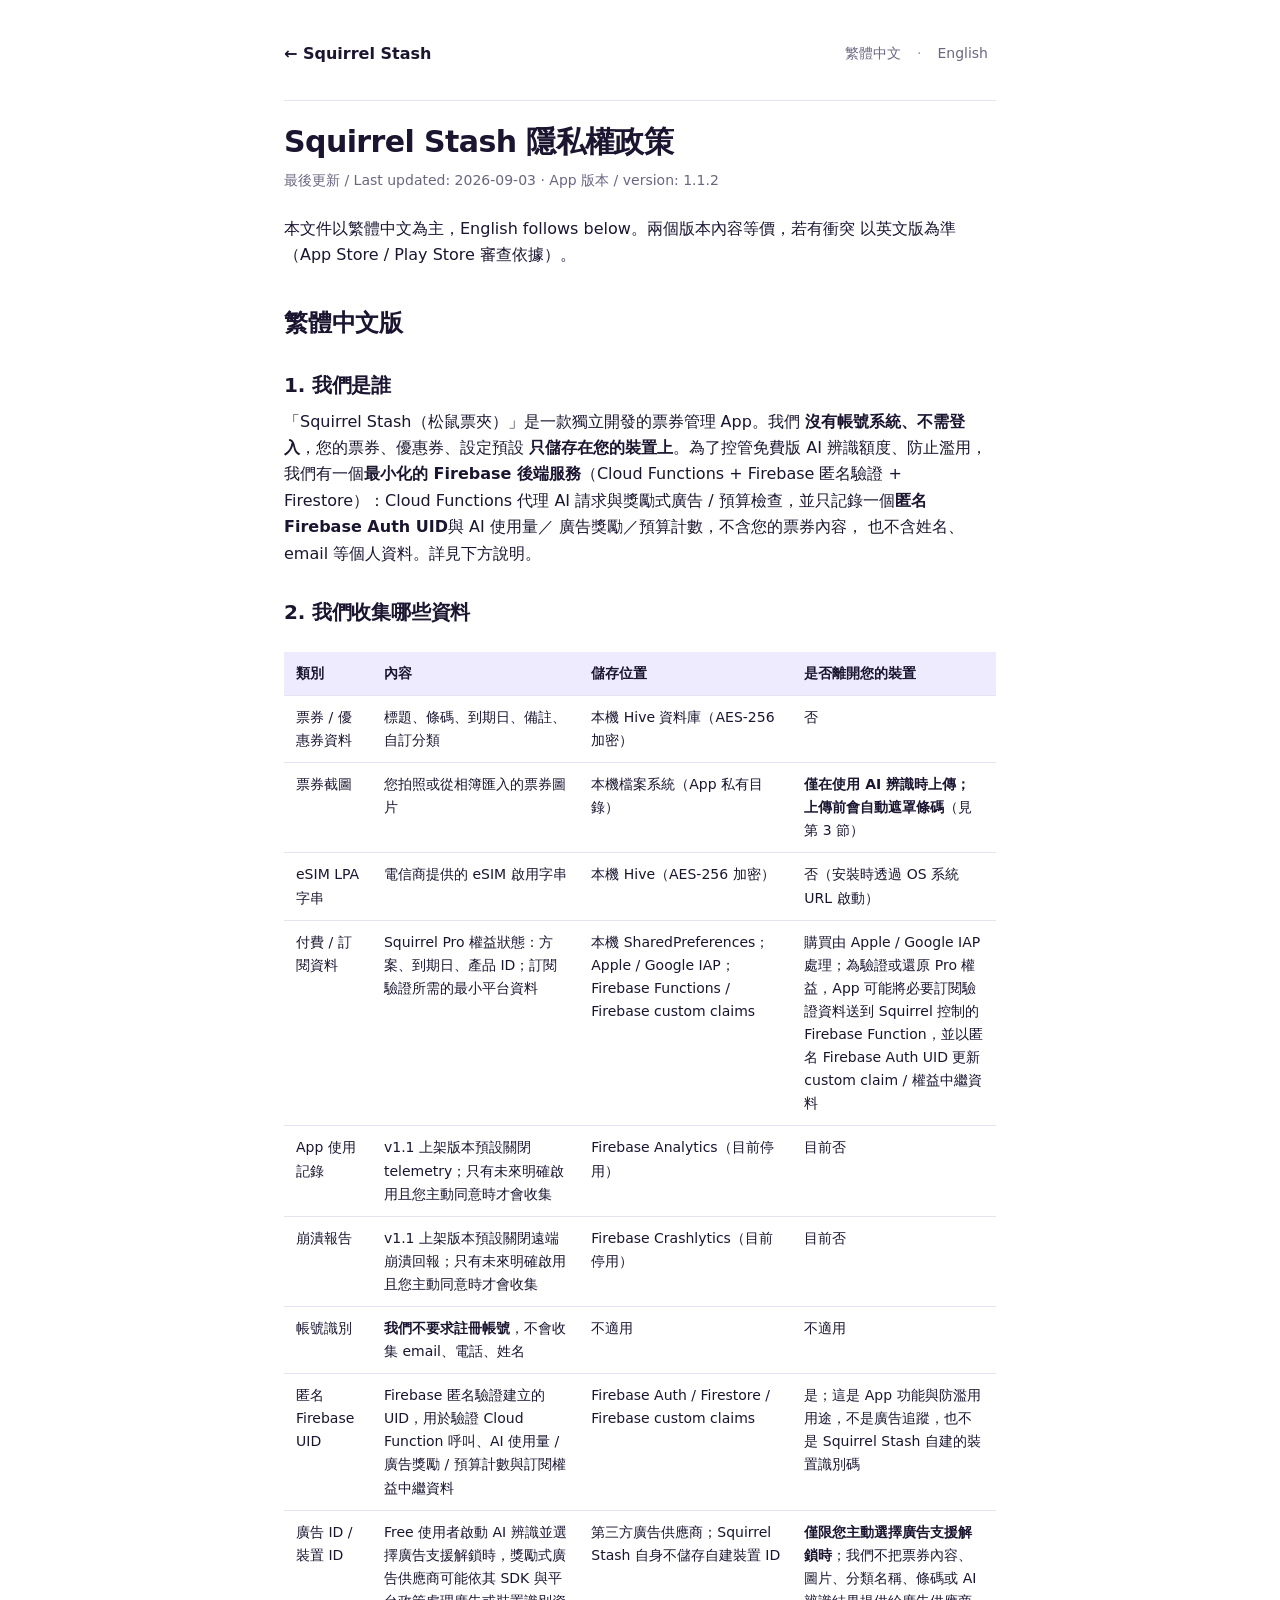
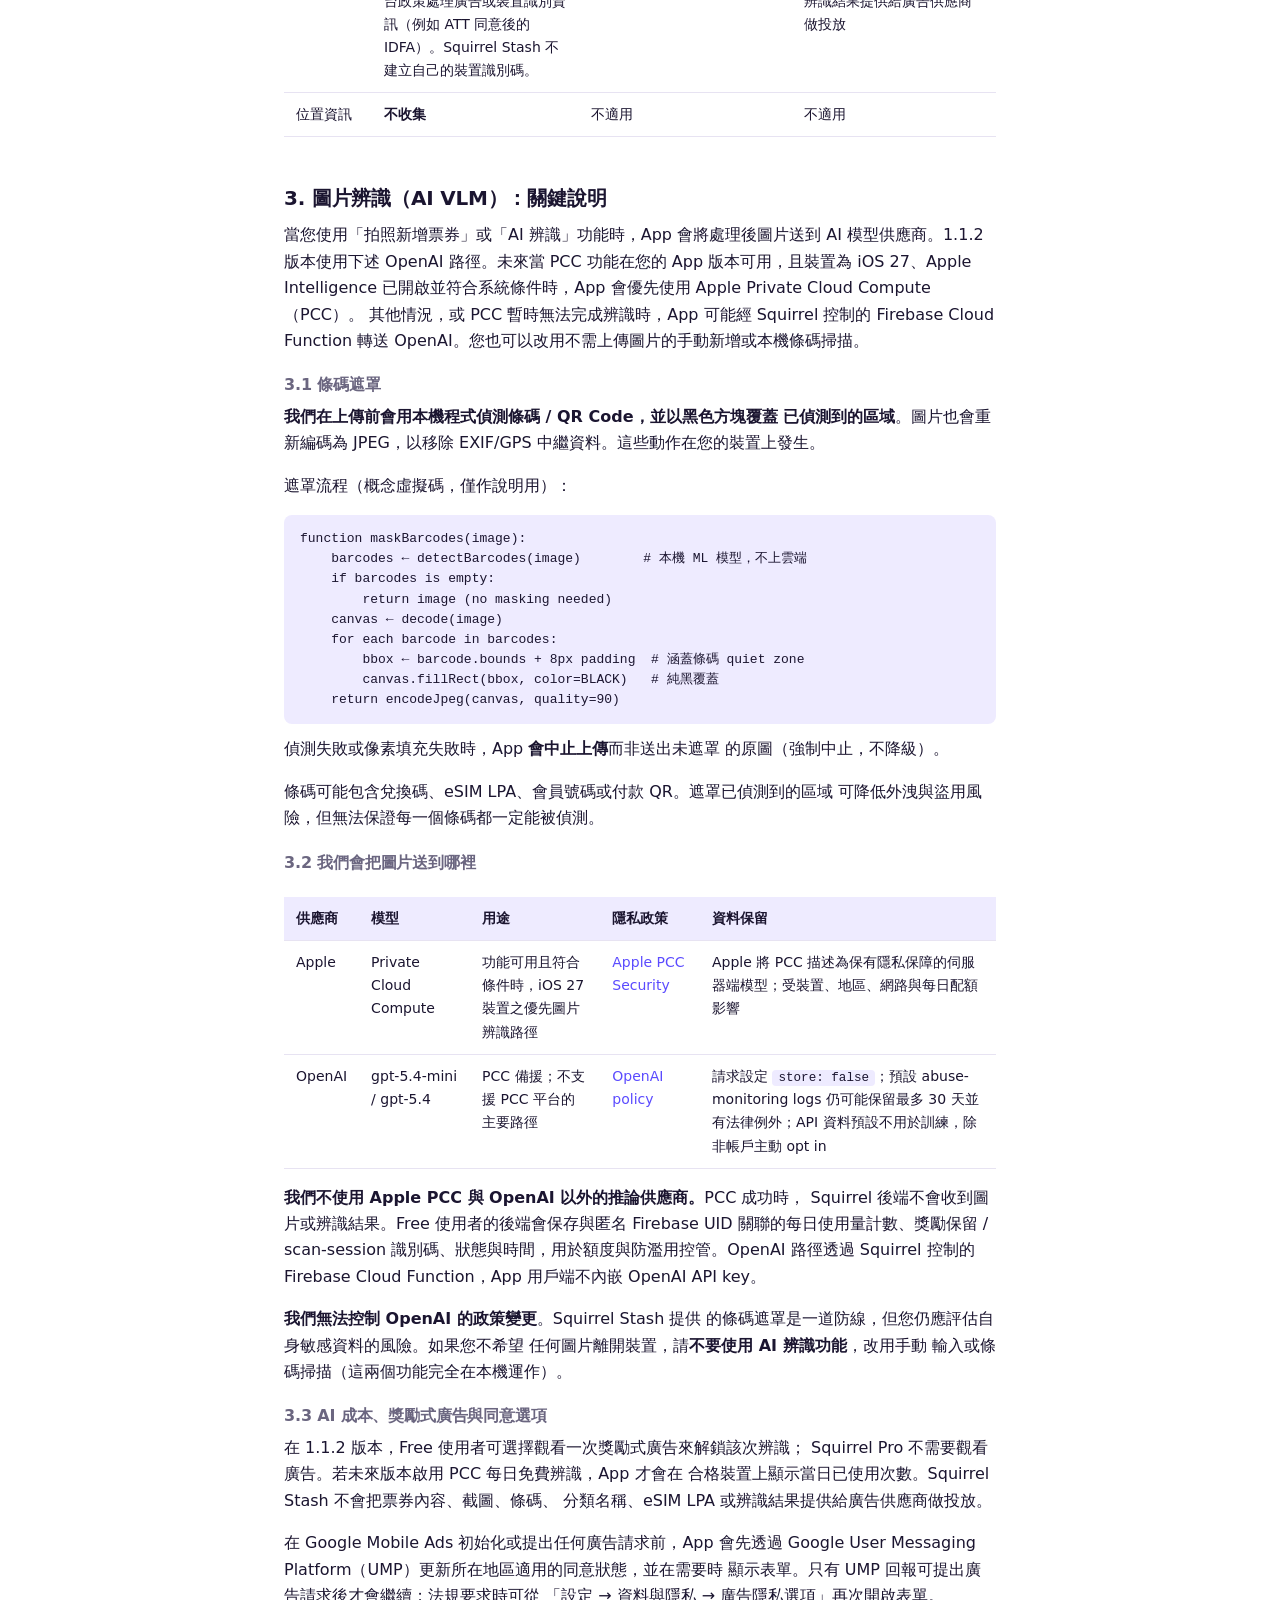
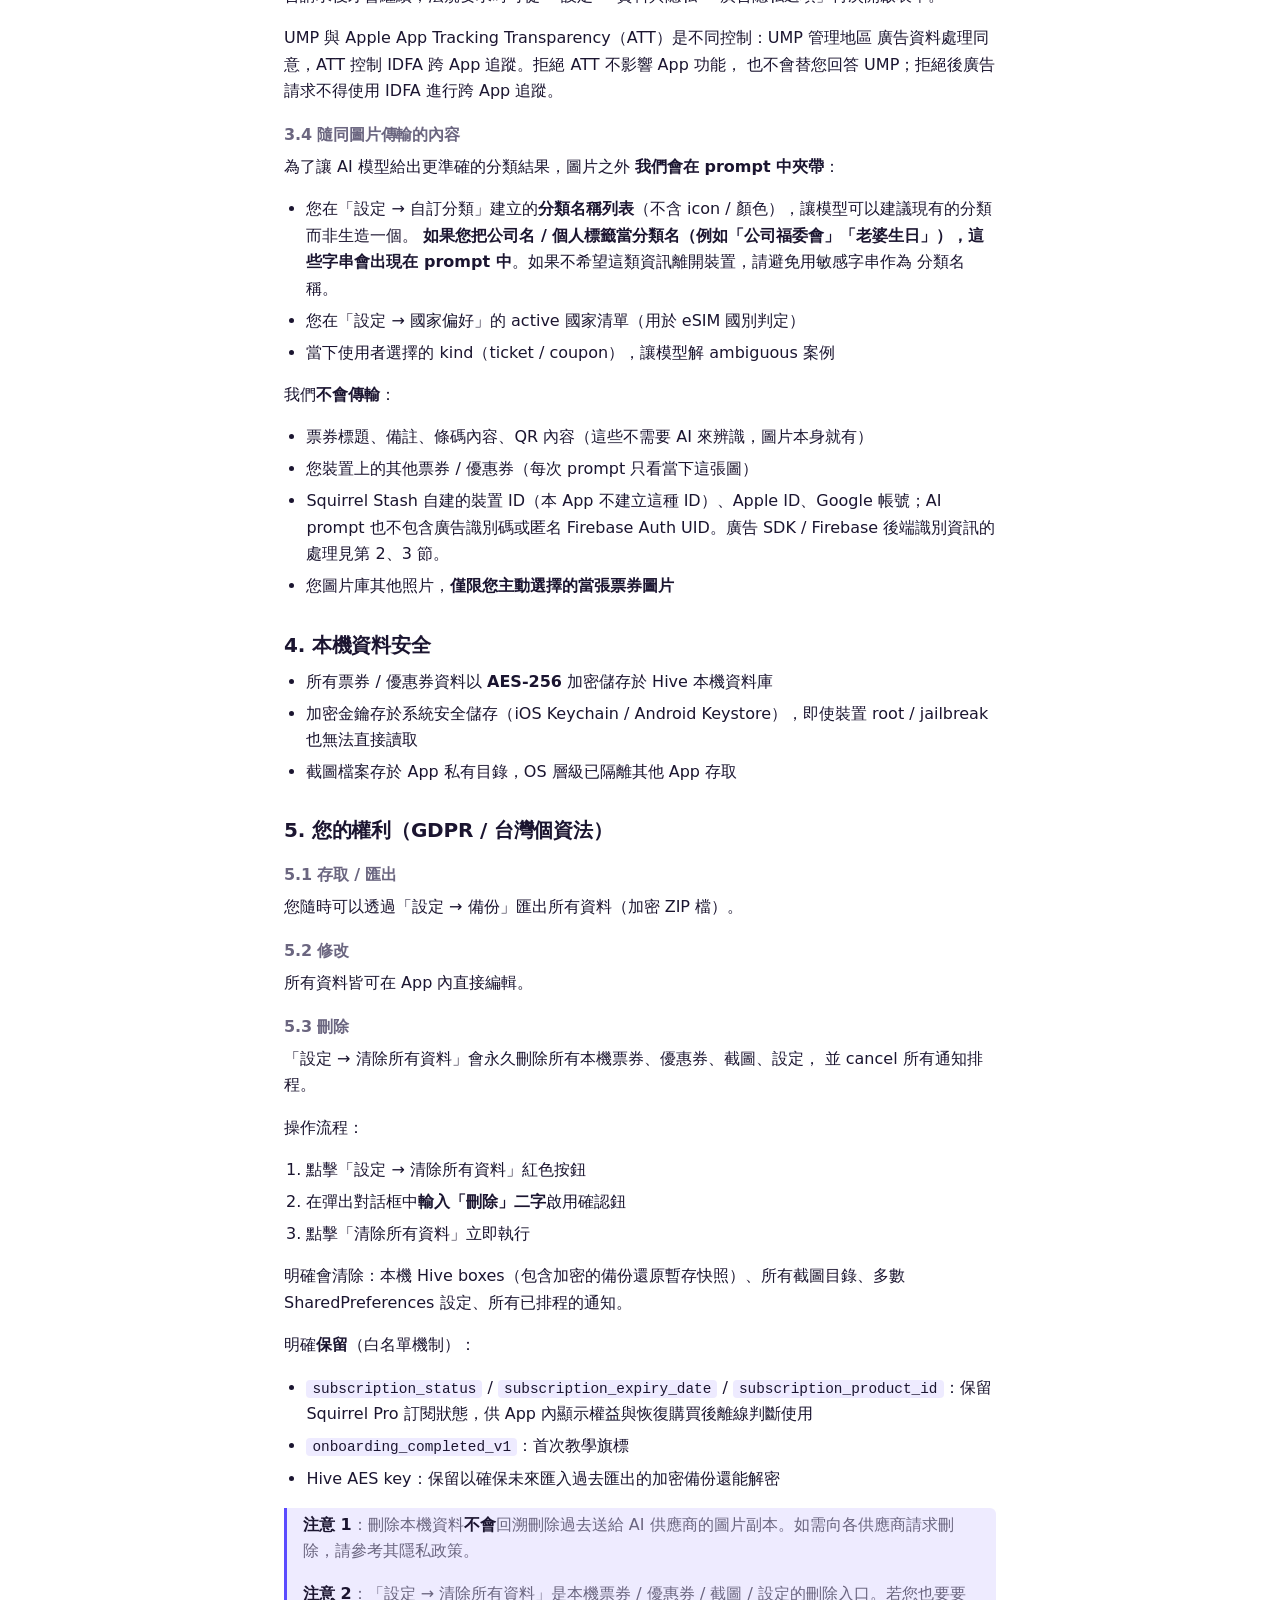
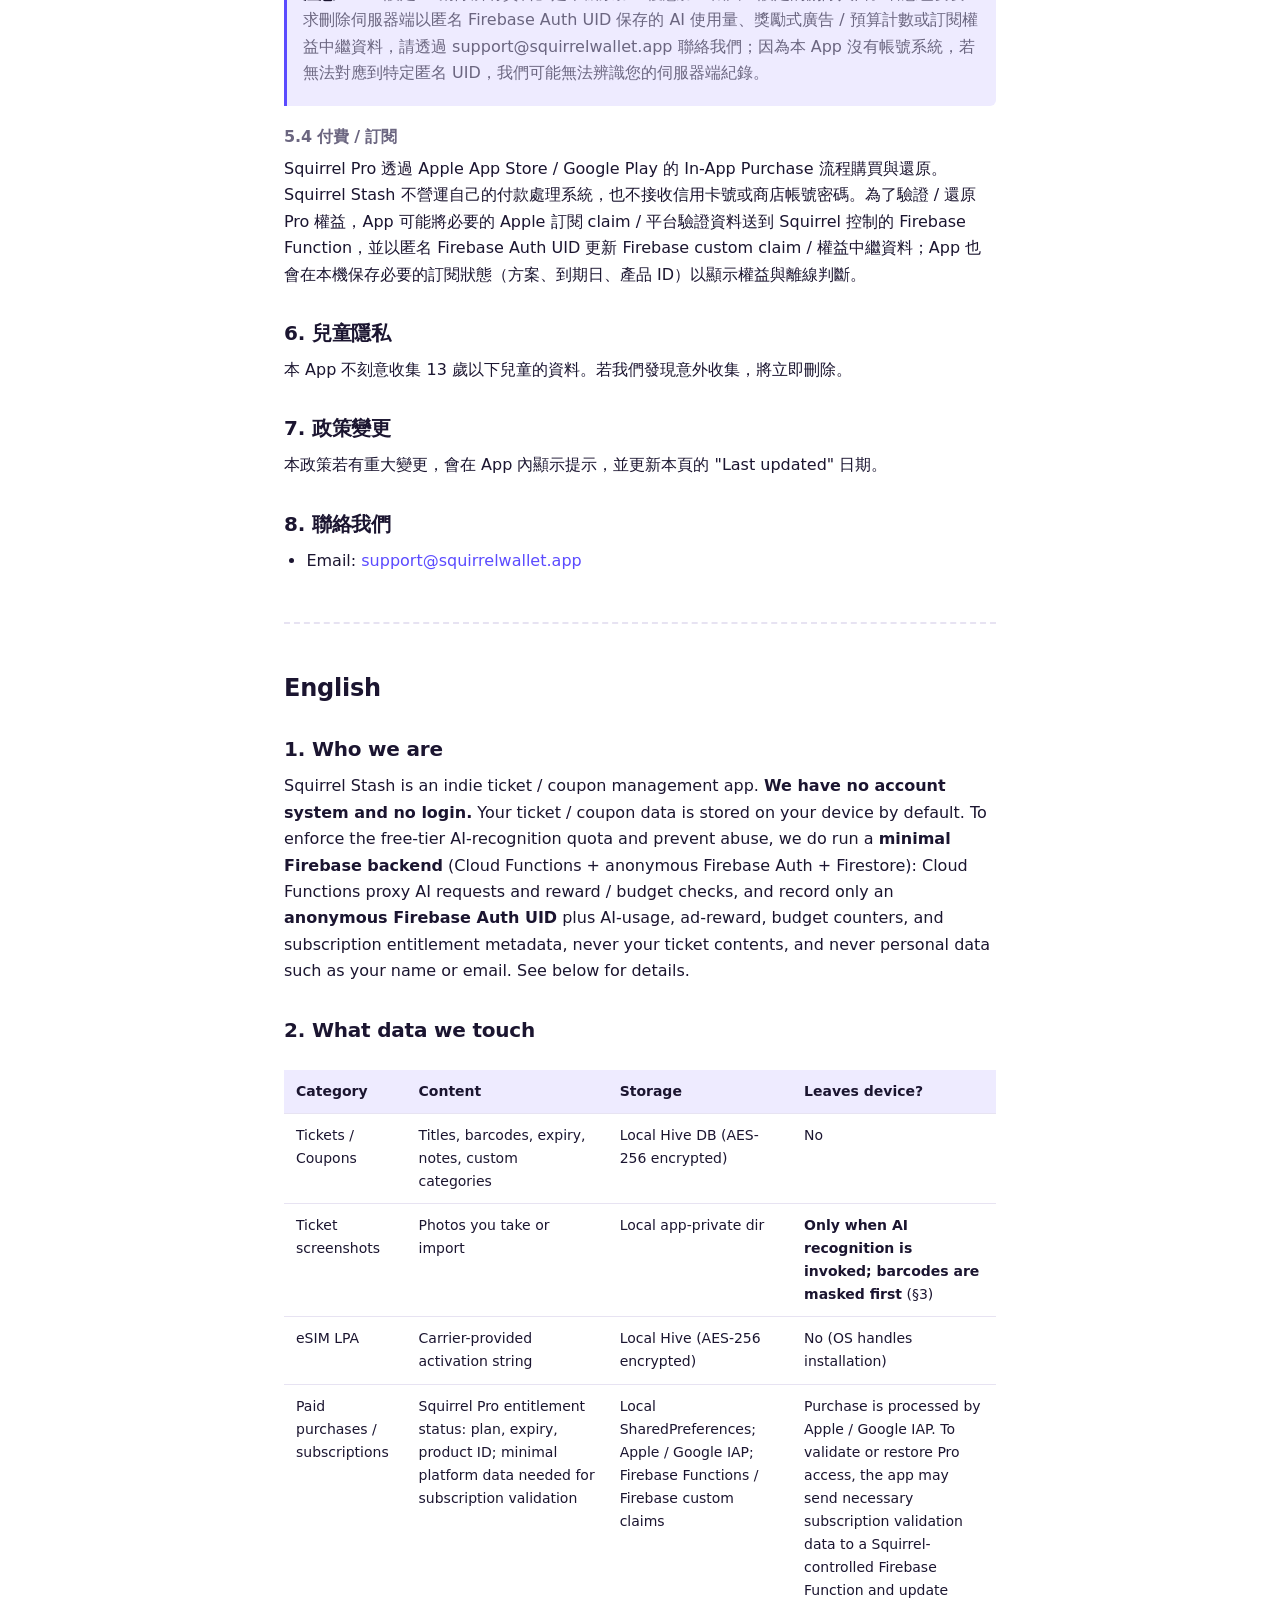
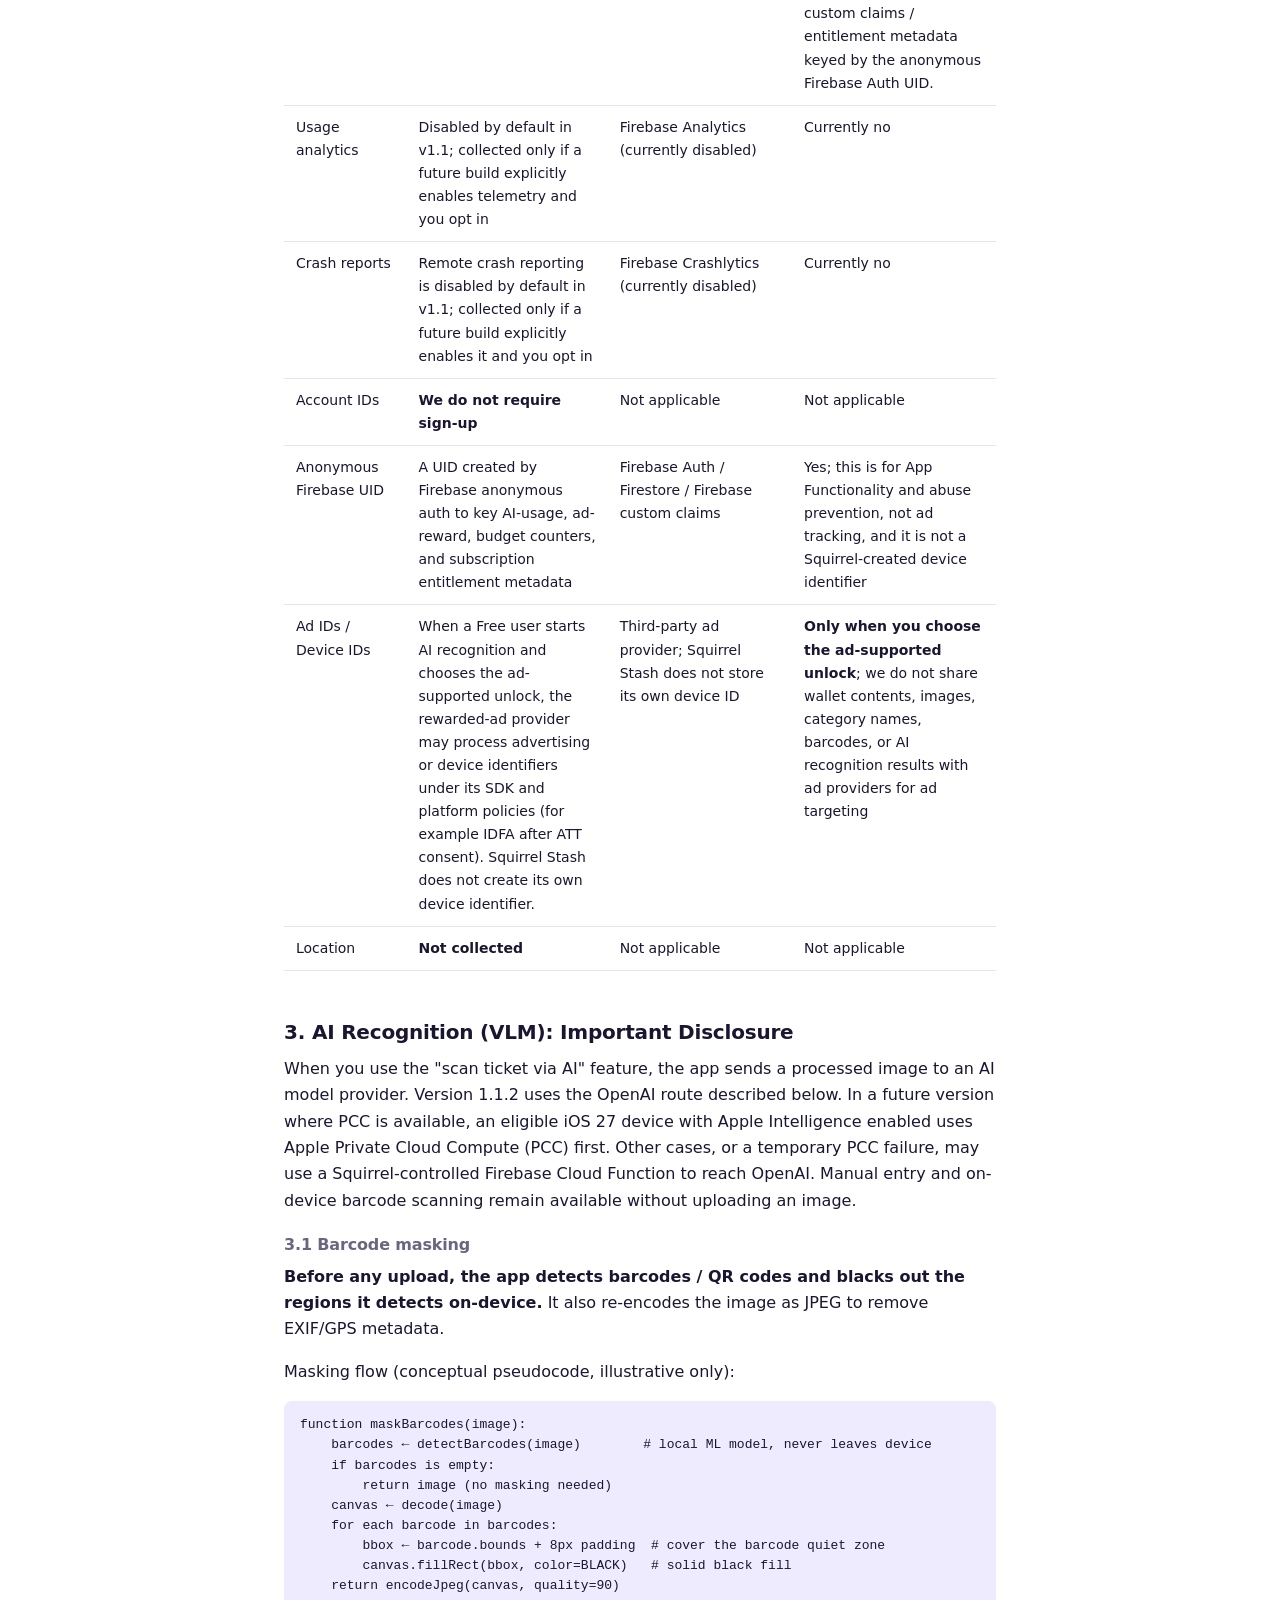
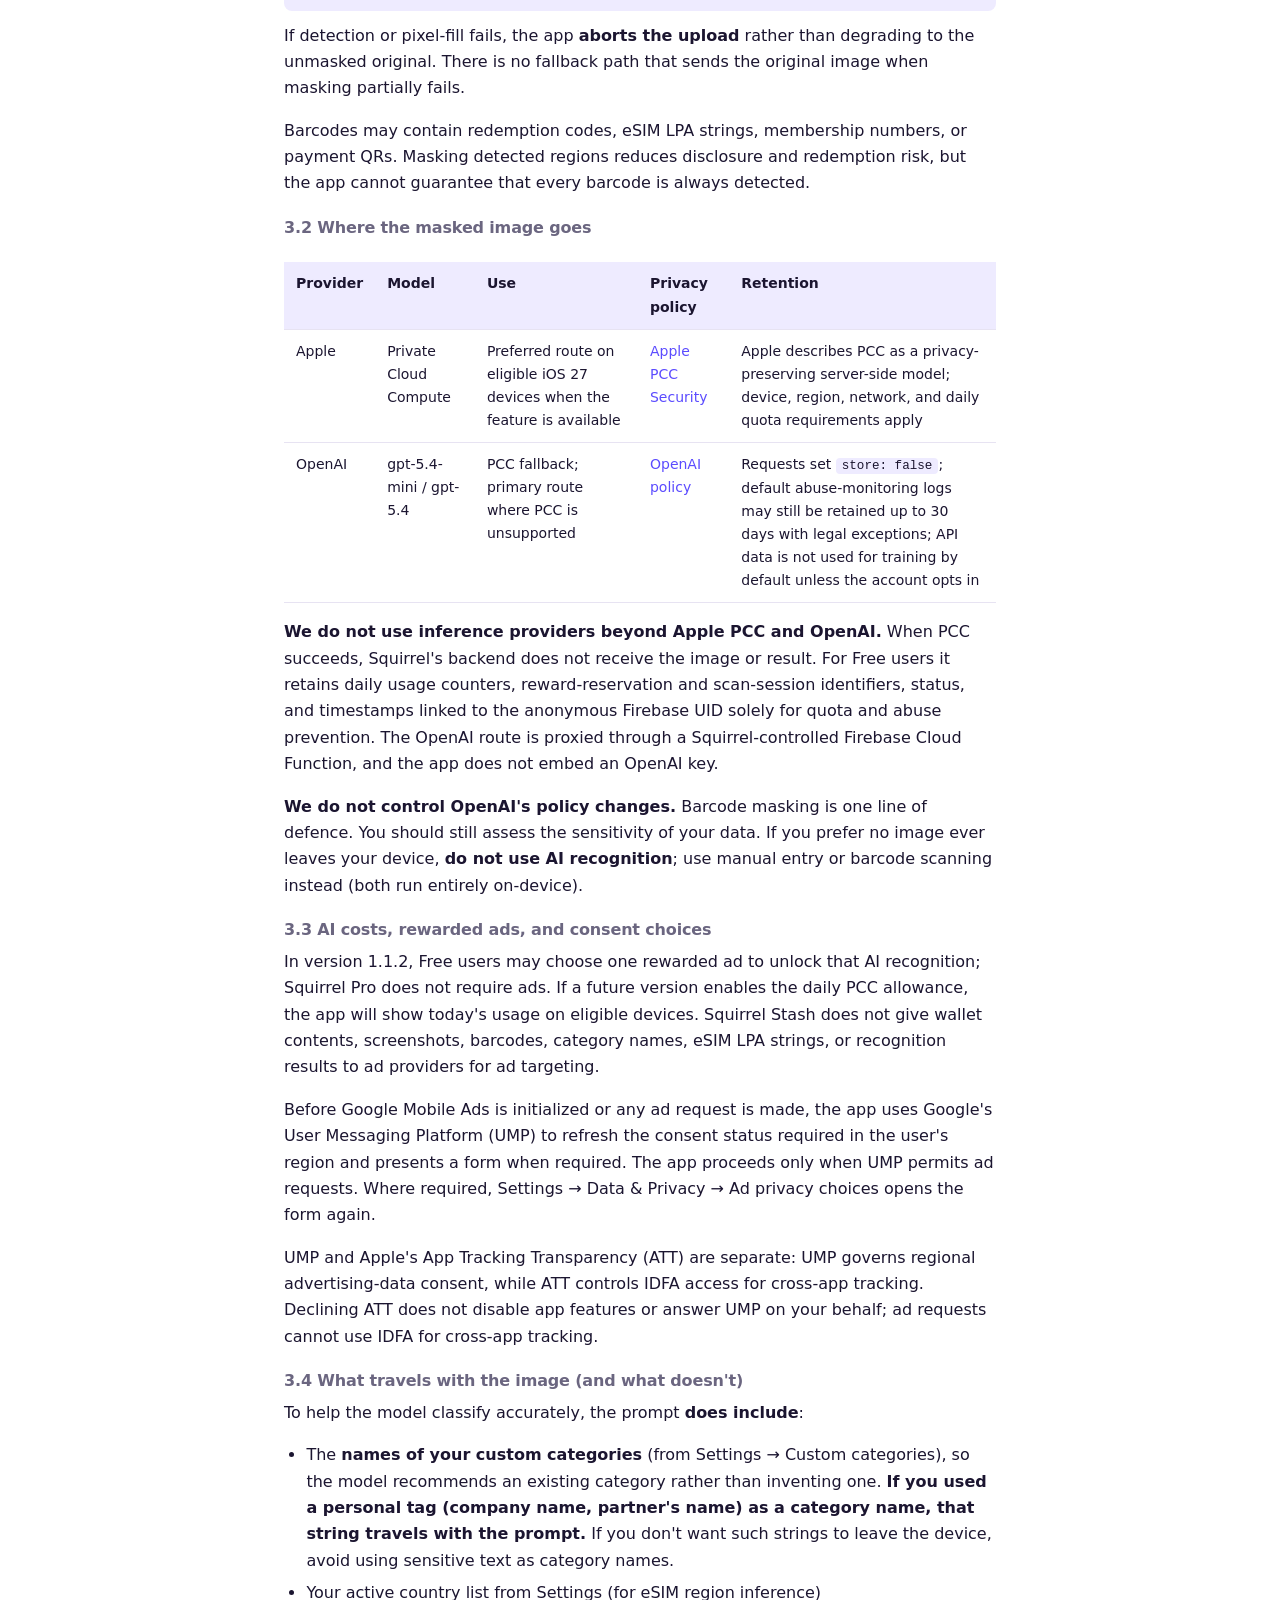
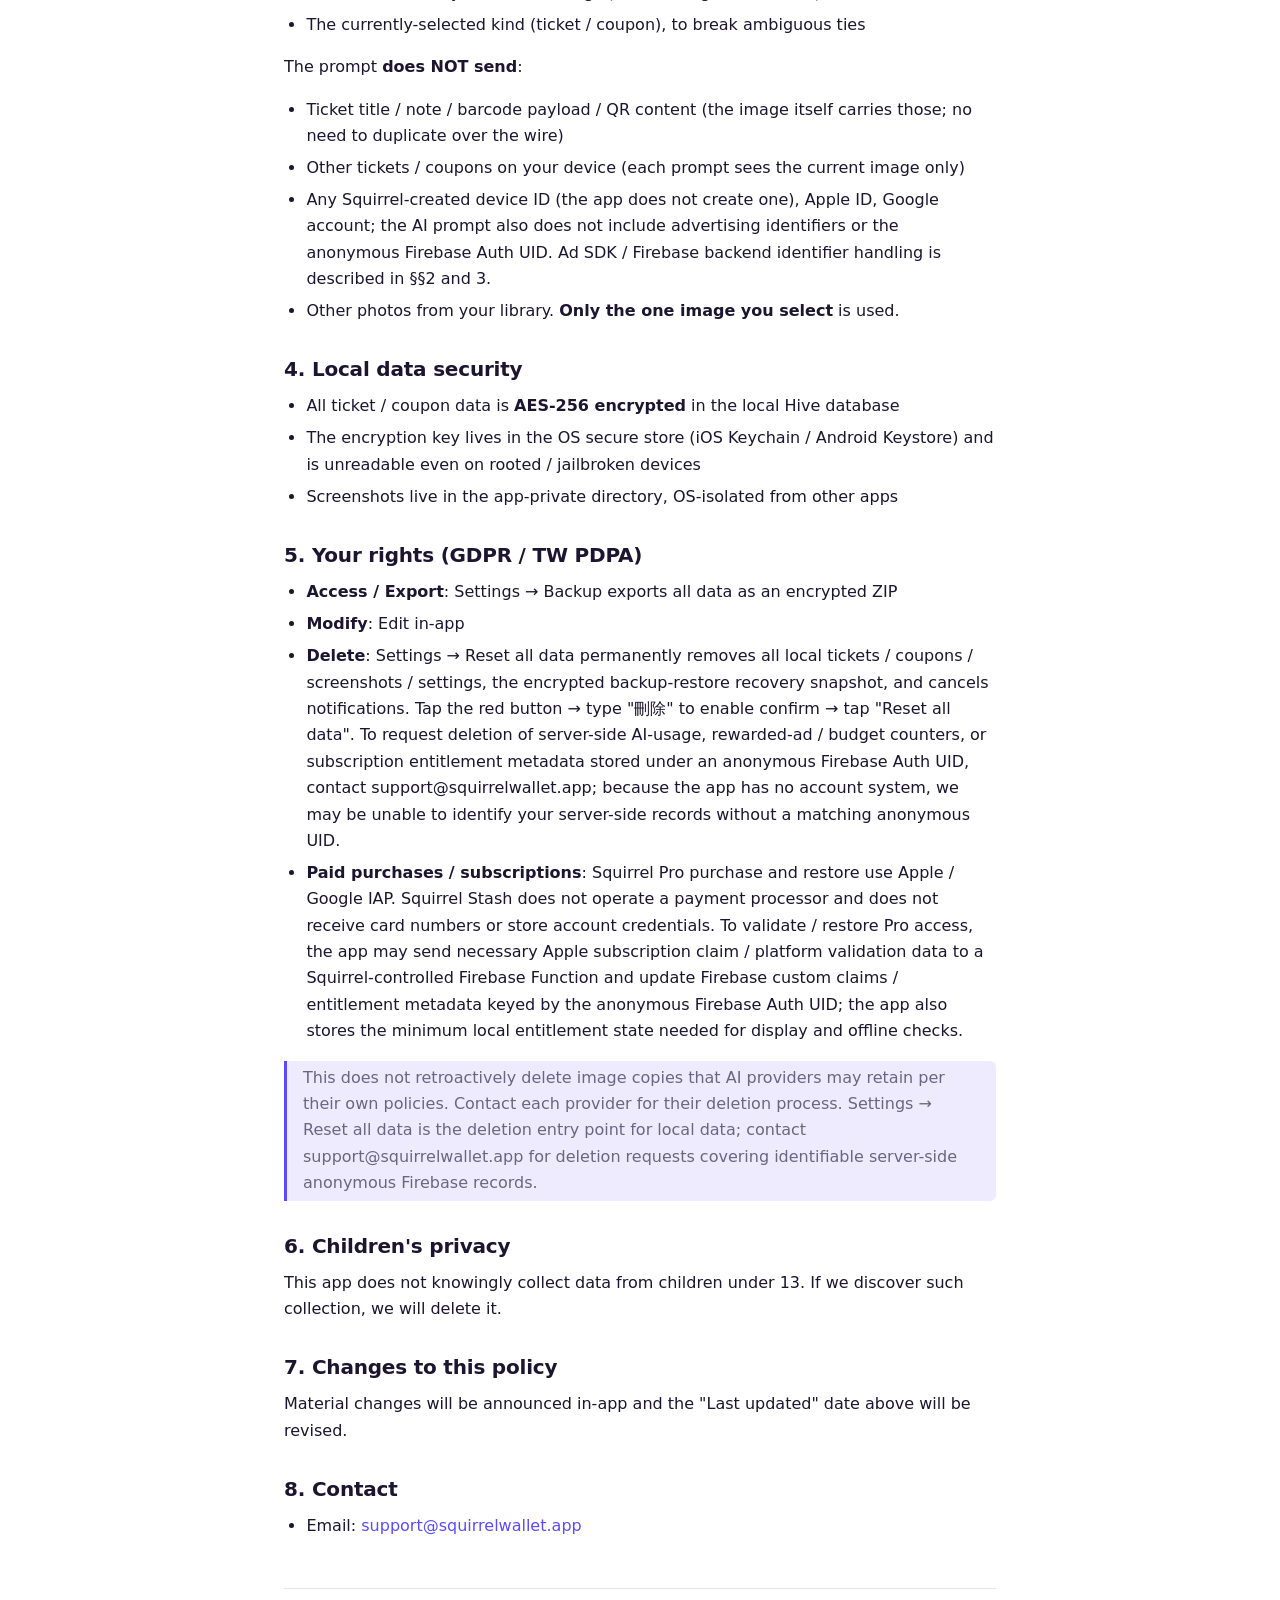
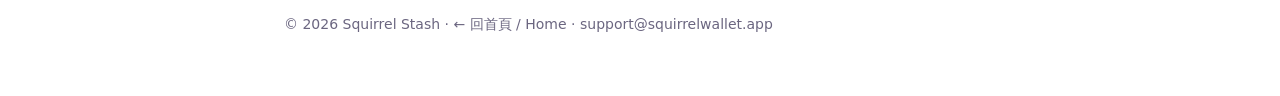
==== commit d777fa26: "docs: align 1.1.2 AI disclosures" ====
--- a/privacy/index.html
+++ b/privacy/index.html
@@ -184,7 +184,8 @@
   <h3>3. 圖片辨識（AI VLM）：關鍵說明</h3>
   <p>
     當您使用「拍照新增票券」或「AI 辨識」功能時，App 會將處理後圖片送到 AI
-    模型供應商。當此功能在您的版本可用，且裝置為 iOS 27、Apple Intelligence
+    模型供應商。1.1.2 版本使用下述 OpenAI 路徑。未來當 PCC 功能在您的 App
+    版本可用，且裝置為 iOS 27、Apple Intelligence
     已開啟並符合系統條件時，App 會優先使用 Apple Private Cloud Compute（PCC）。
     其他情況，或 PCC 暫時無法完成辨識時，App 可能經 Squirrel 控制的 Firebase
     Cloud Function 轉送 OpenAI。您也可以改用不需上傳圖片的手動新增或本機條碼掃描。
@@ -260,10 +261,9 @@
 
   <h4>3.3 AI 成本、獎勵式廣告與同意選項</h4>
   <p>
-    在支援 Apple Intelligence 的合格 iOS 27 裝置上，Free 使用者每天可使用
-    3 次免費 AI 辨識，App 會顯示當日已使用次數。每日次數用完、裝置不符合條件，
-    或免費路徑暫時不可用時，使用者可選擇觀看一次獎勵式廣告來解鎖該次辨識。
-    Squirrel Pro 不需要觀看廣告。Squirrel Stash 不會把票券內容、截圖、條碼、
+    在 1.1.2 版本，Free 使用者可選擇觀看一次獎勵式廣告來解鎖該次辨識；
+    Squirrel Pro 不需要觀看廣告。若未來版本啟用 PCC 每日免費辨識，App 才會在
+    合格裝置上顯示當日已使用次數。Squirrel Stash 不會把票券內容、截圖、條碼、
     分類名稱、eSIM LPA 或辨識結果提供給廣告供應商做投放。
   </p>
   <p>
@@ -394,12 +394,12 @@
   <h3>3. AI Recognition (VLM): Important Disclosure</h3>
   <p>
     When you use the "scan ticket via AI" feature, the app sends a processed
-    image to an AI model provider. When this feature is available in your app
-    version, an eligible iOS 27 device with Apple Intelligence enabled uses
-    Apple Private Cloud Compute (PCC) first. Other cases, or a temporary PCC
-    failure, may use a Squirrel-controlled Firebase Cloud Function to reach
-    OpenAI. Manual entry and on-device barcode scanning remain available without
-    uploading an image.
+    image to an AI model provider. Version 1.1.2 uses the OpenAI route described
+    below. In a future version where PCC is available, an eligible iOS 27
+    device with Apple Intelligence enabled uses Apple Private Cloud Compute
+    (PCC) first. Other cases, or a temporary PCC failure, may use a
+    Squirrel-controlled Firebase Cloud Function to reach OpenAI. Manual entry
+    and on-device barcode scanning remain available without uploading an image.
   </p>
 
   <h4>3.1 Barcode masking</h4>
@@ -471,11 +471,10 @@
 
   <h4>3.3 AI costs, rewarded ads, and consent choices</h4>
   <p>
-    On an eligible iOS 27 device with Apple Intelligence enabled, Free users
-    receive three AI recognitions per day and the app shows today's usage. When
-    the daily allowance is used, the device is not eligible, or the free route
-    is temporarily unavailable, the user may choose one rewarded ad to unlock
-    that recognition. Squirrel Pro does not require ads. Squirrel Stash does not
+    In version 1.1.2, Free users may choose one rewarded ad to unlock that AI
+    recognition; Squirrel Pro does not require ads. If a future version enables
+    the daily PCC allowance, the app will show today's usage on eligible
+    devices. Squirrel Stash does not
     give wallet contents, screenshots, barcodes, category names, eSIM LPA strings,
     or recognition results to ad providers for ad targeting.
   </p>
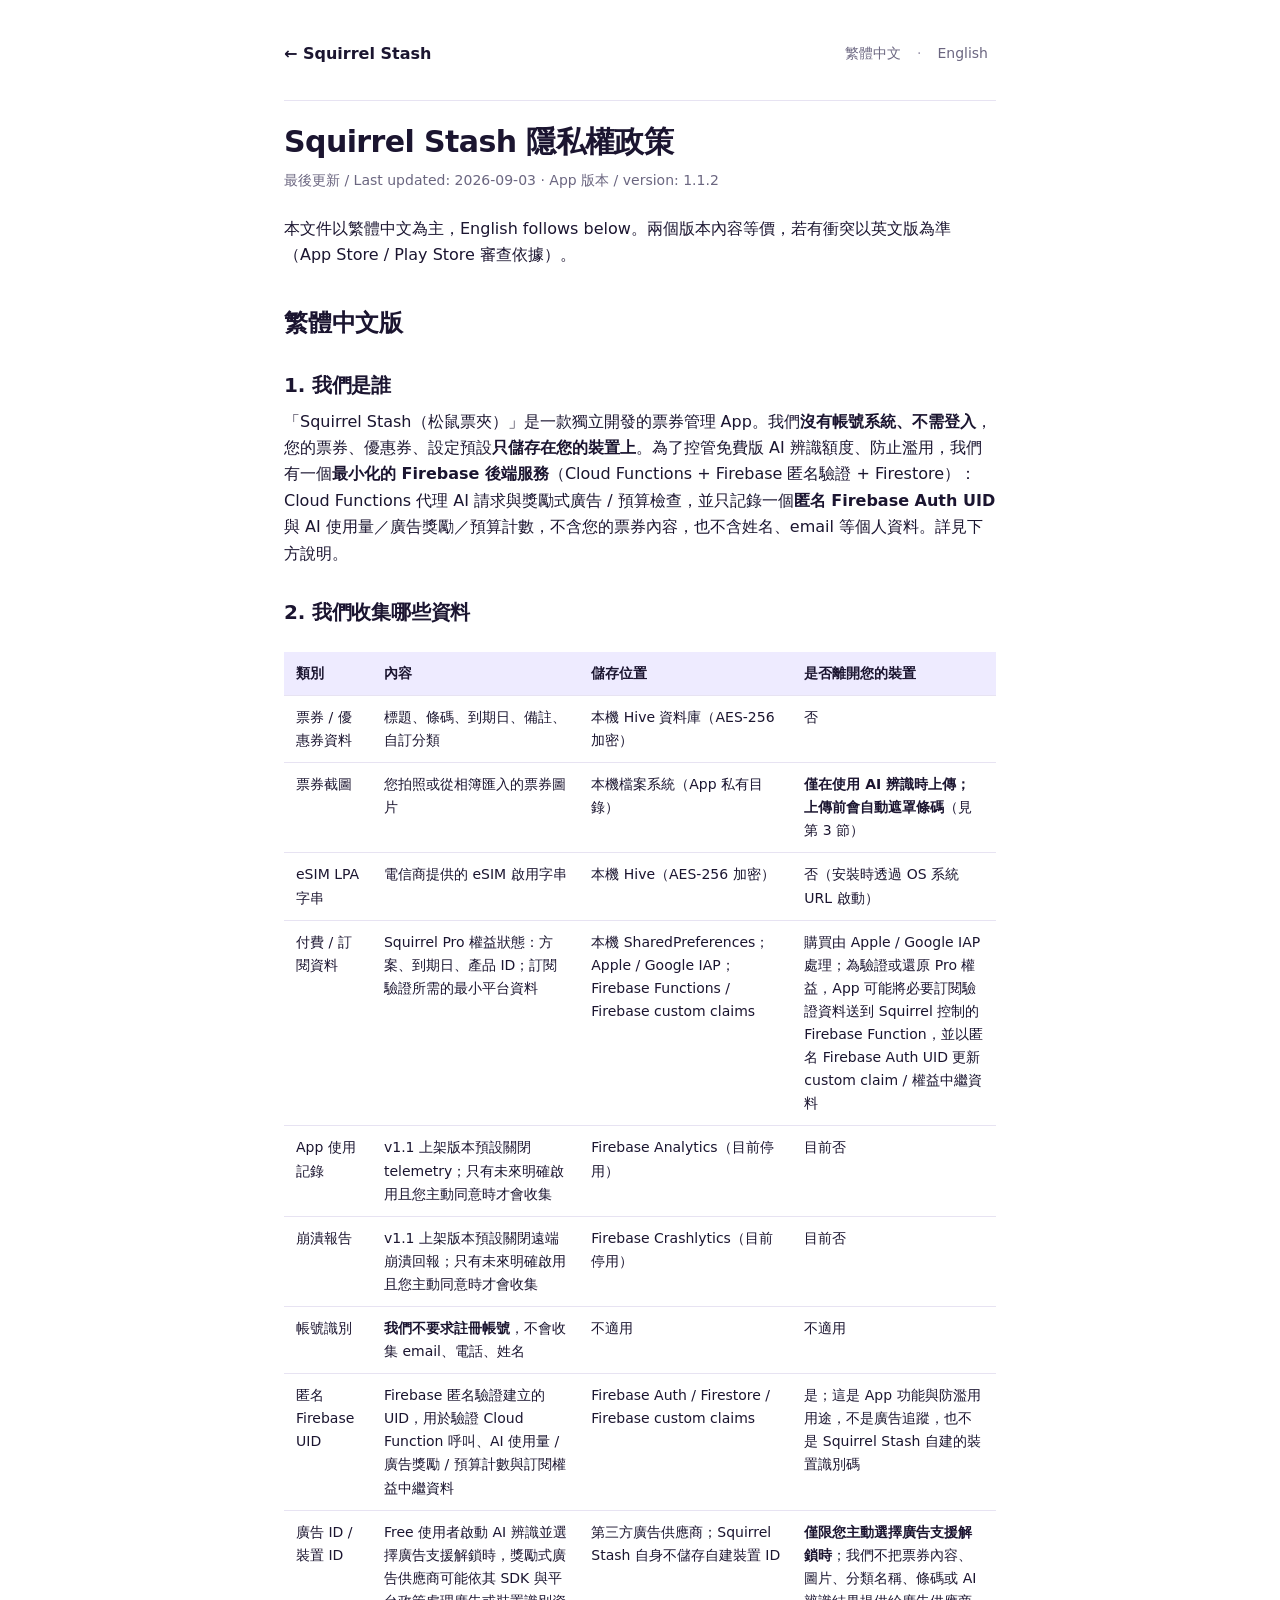
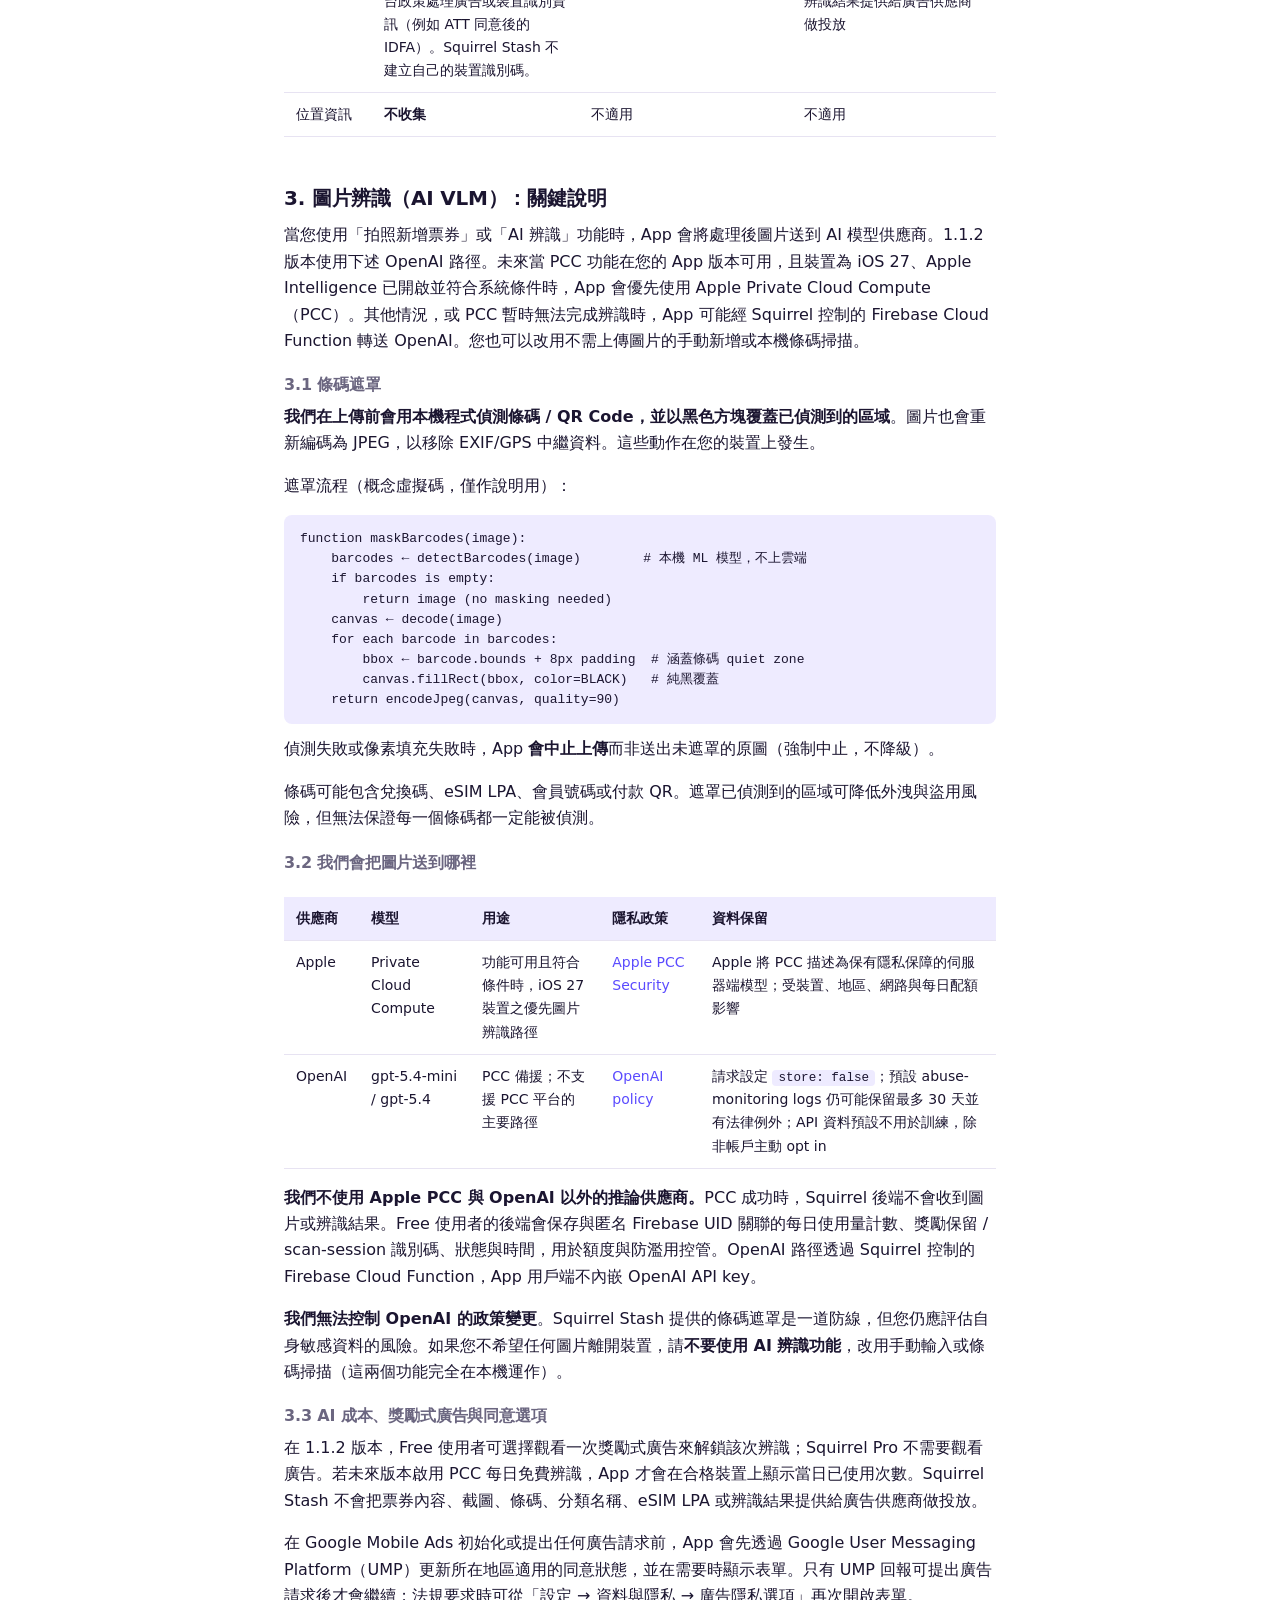
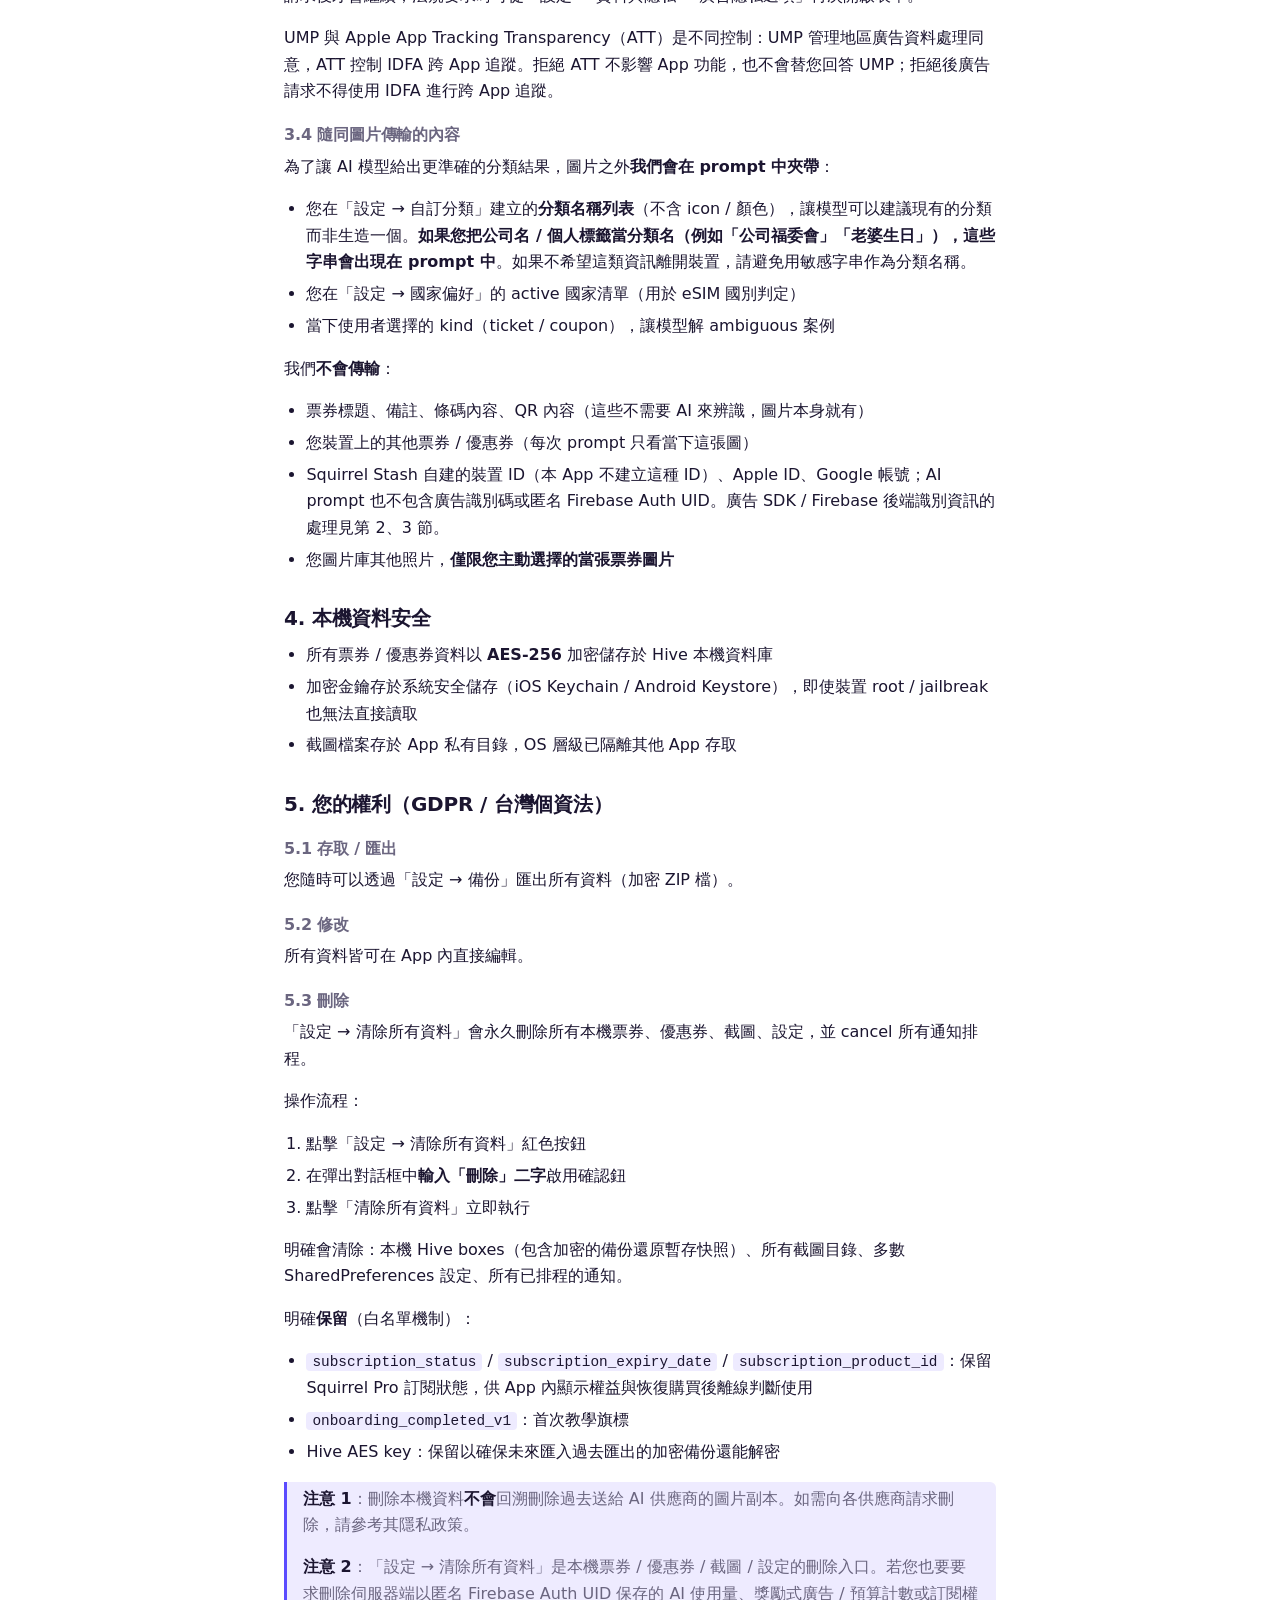
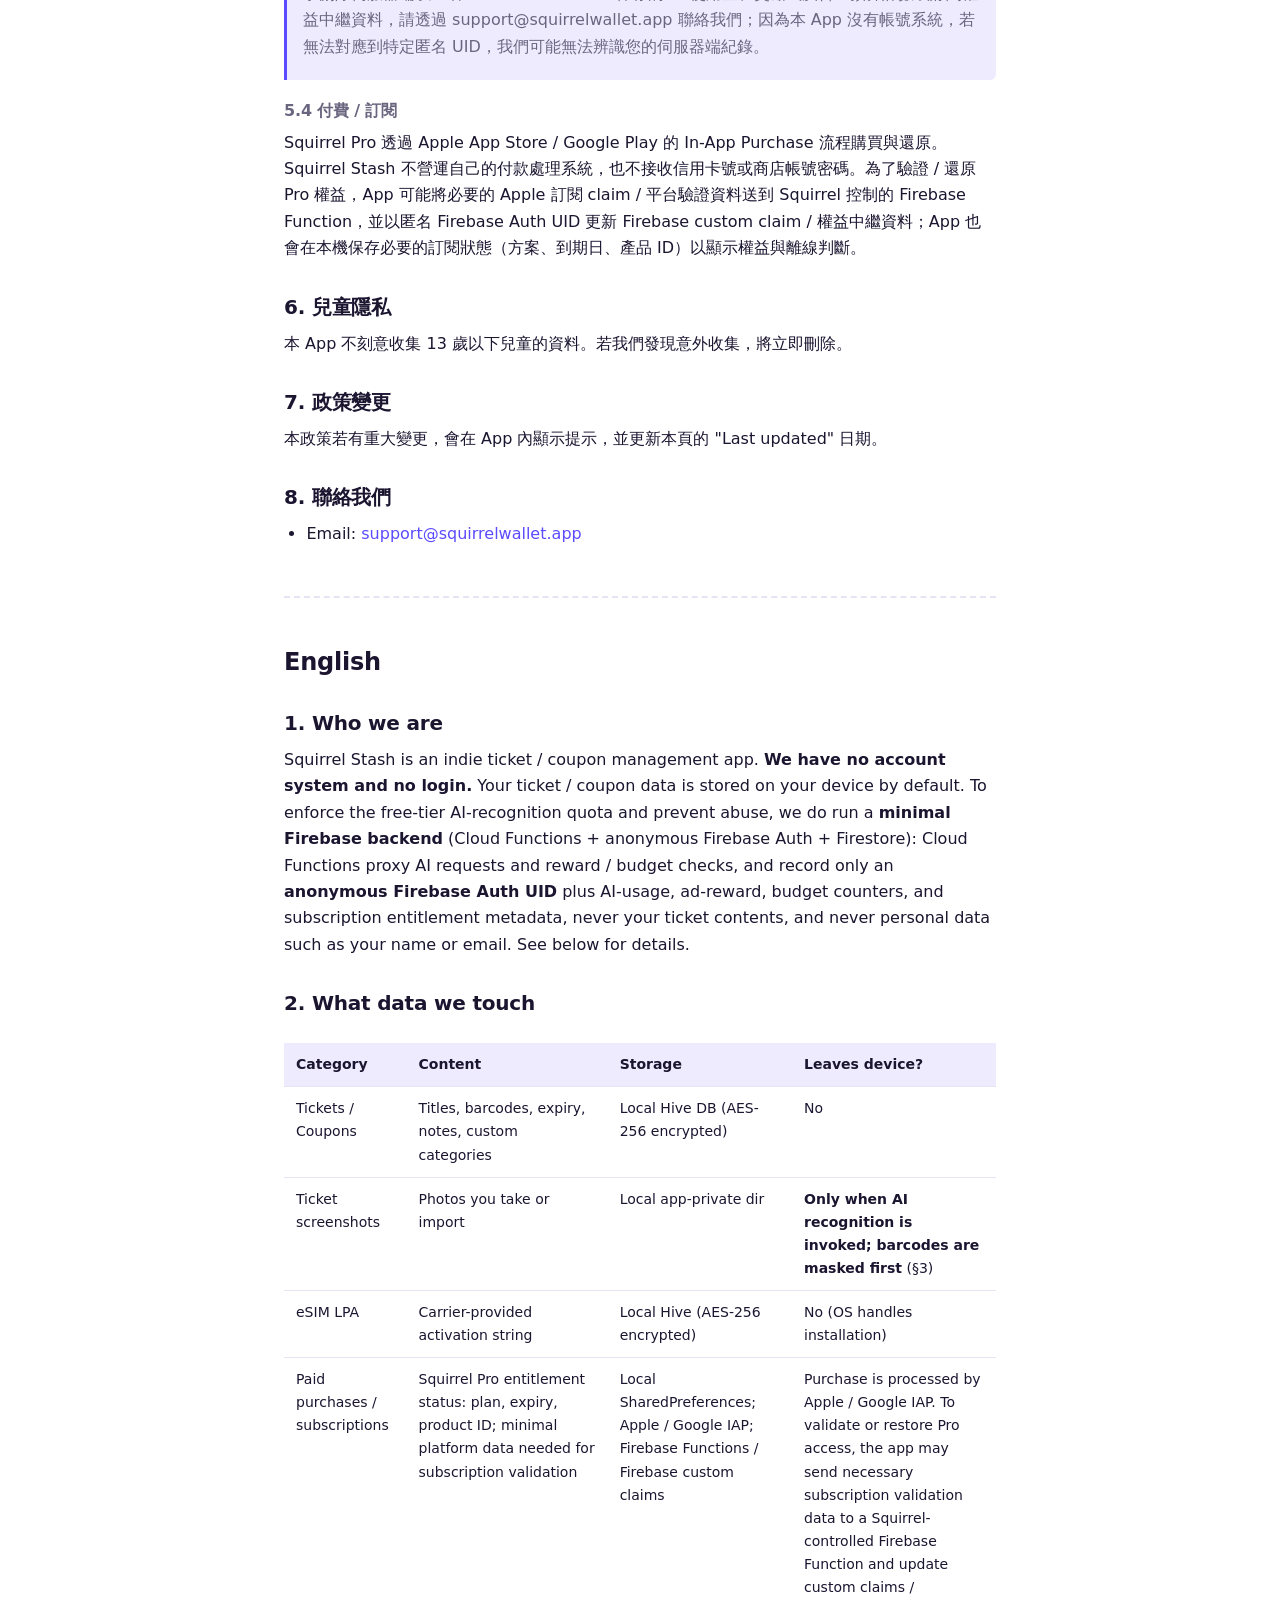
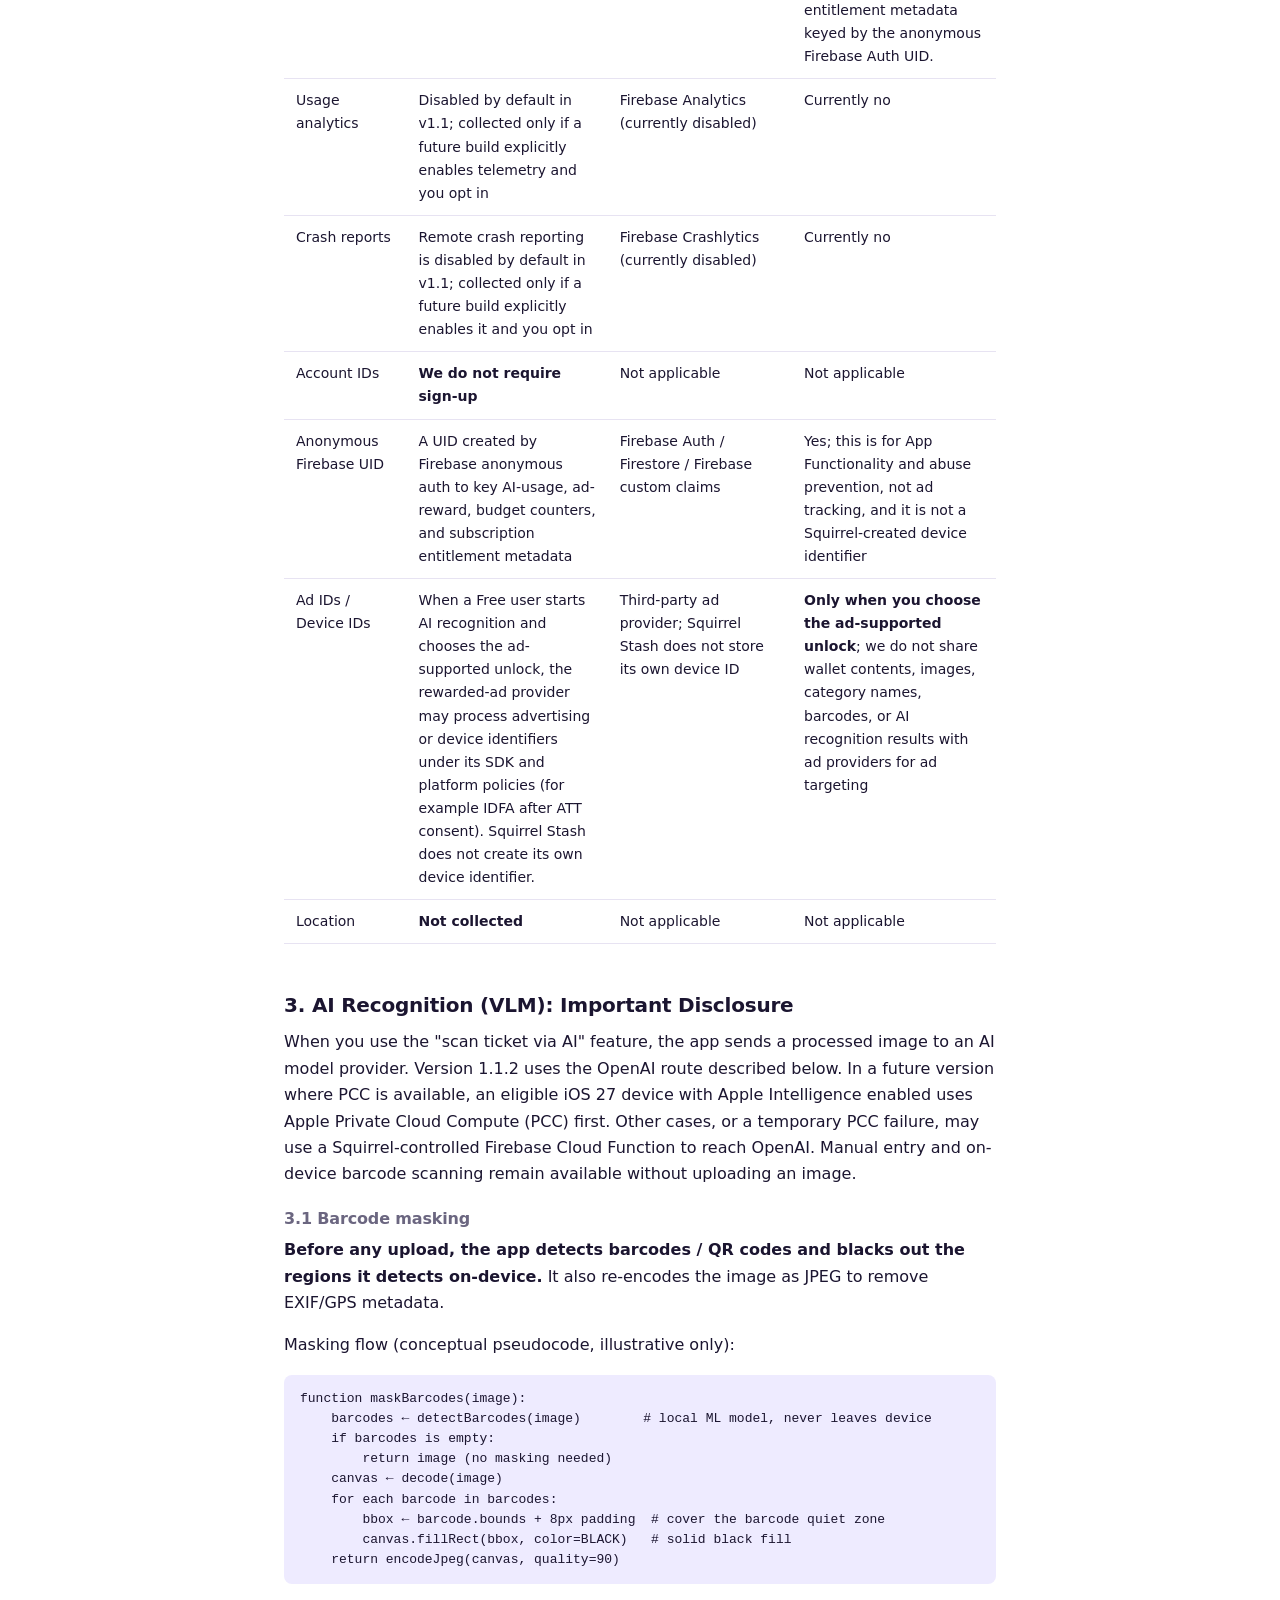
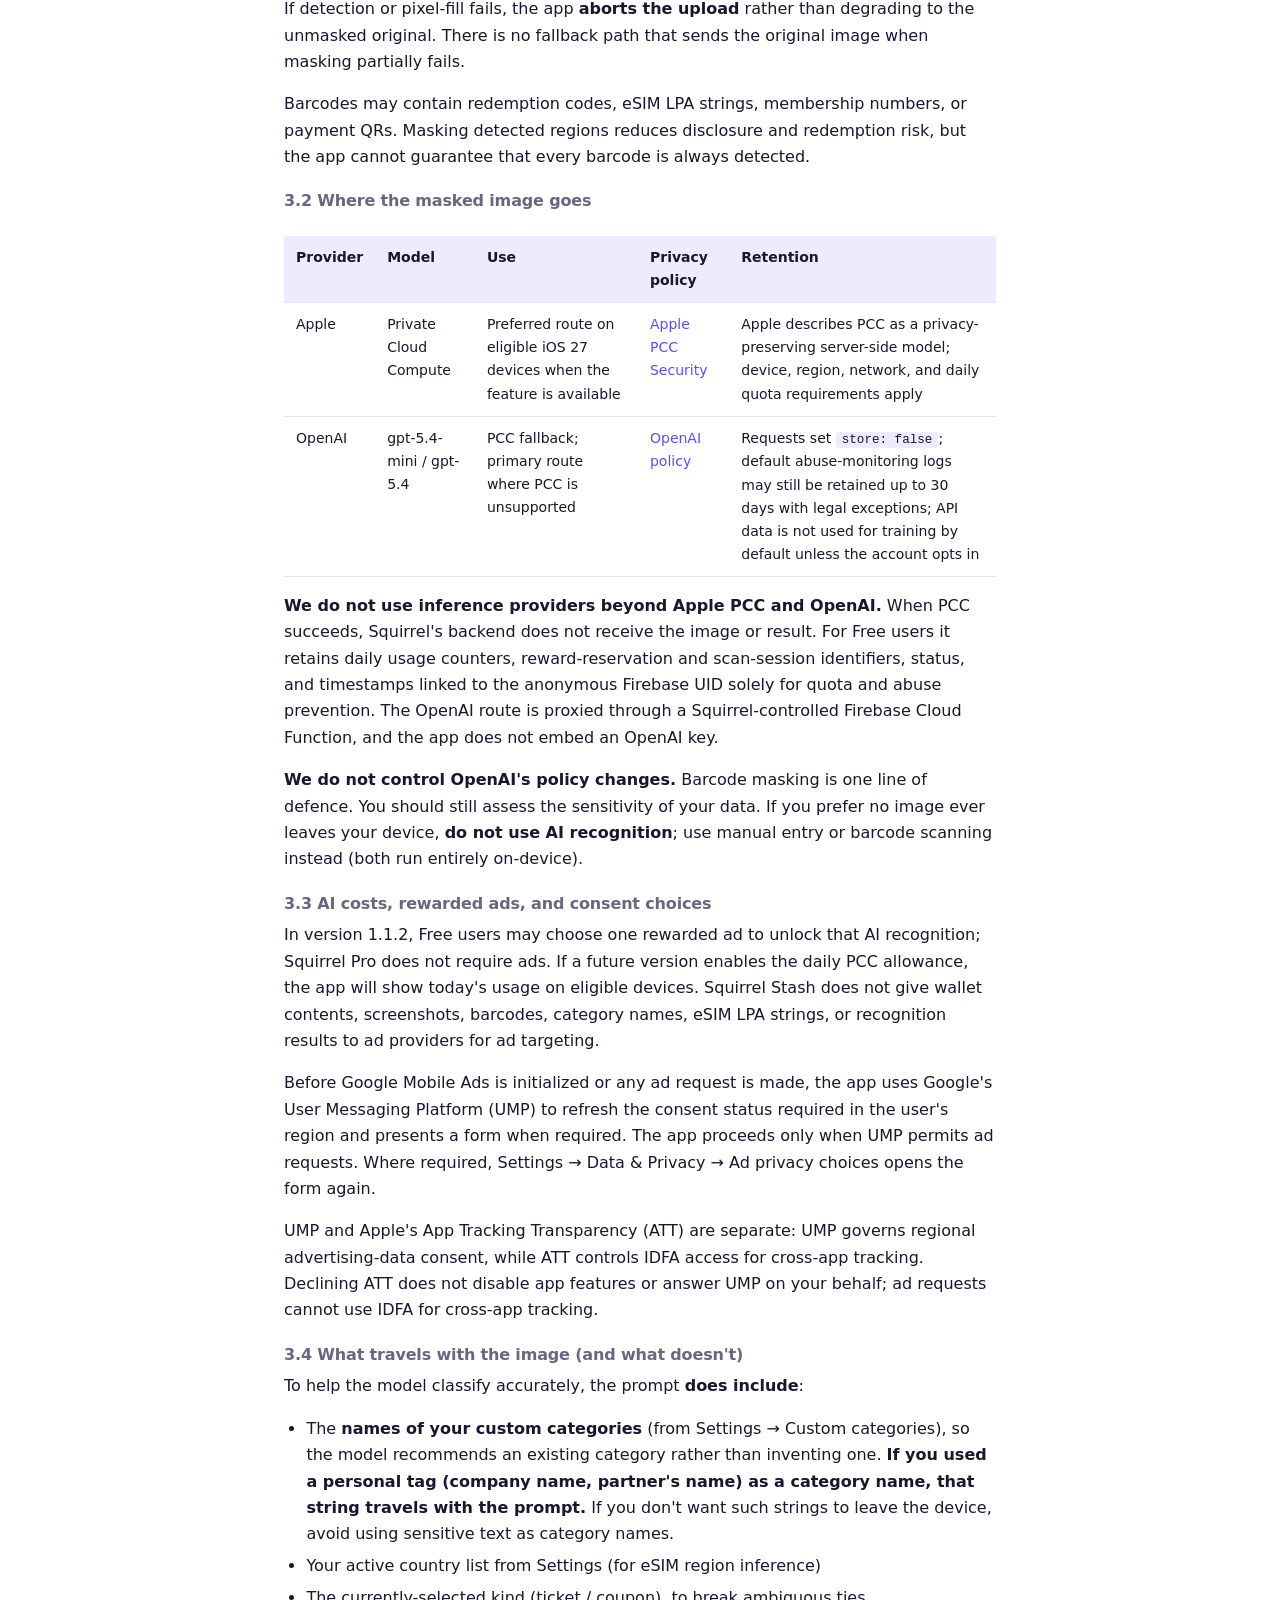
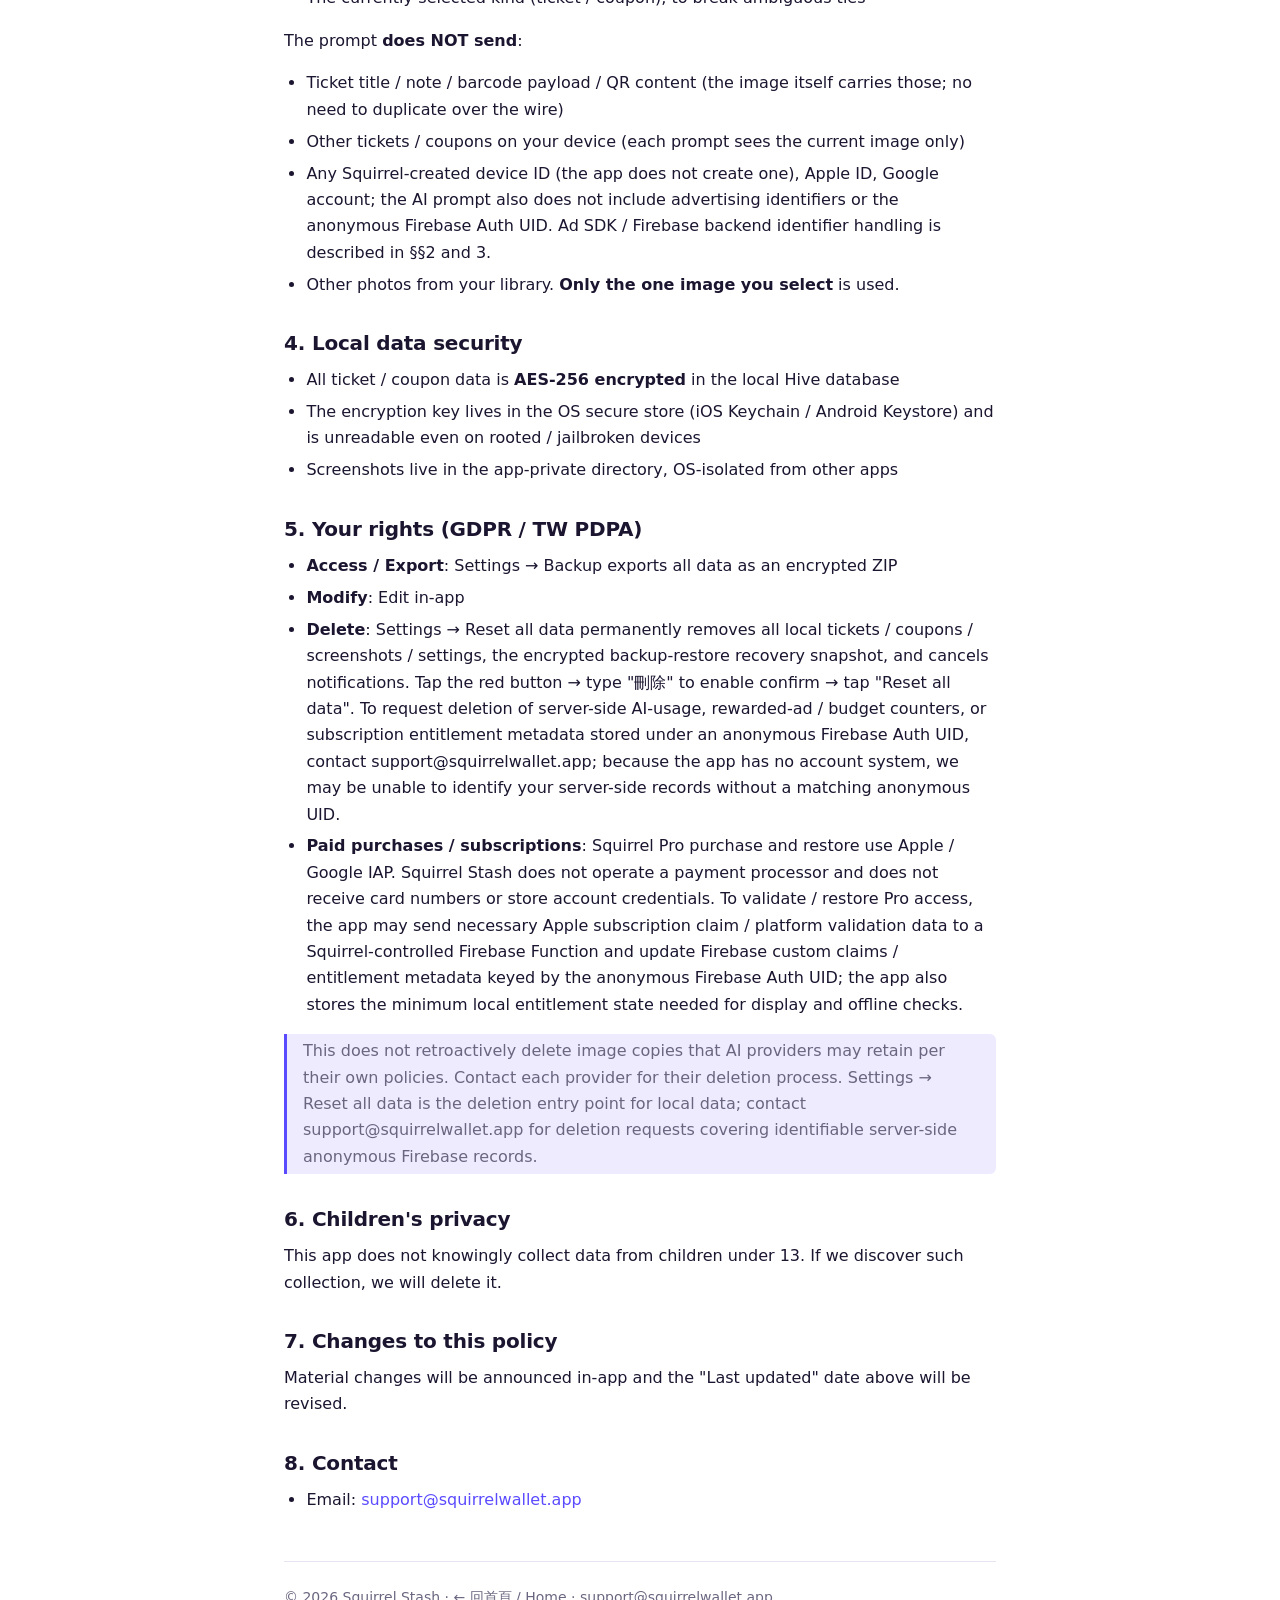
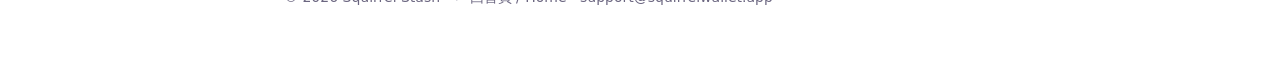
==== commit 9494f689: "fix: remove CJK stray-space line wraps in the privacy policy, and restore  readable source formattin" ====
--- a/privacy/index.html
+++ b/privacy/index.html
@@ -11,7 +11,7 @@
   <meta property="og:url" content="https://squirrelwallet.app/privacy/">
   <meta property="og:type" content="website">
   <link rel="icon" href="/assets/favicon.svg" type="image/svg+xml">
-  <link rel="stylesheet" href="/styles.css?v=20260902">
+  <link rel="stylesheet" href="/styles.css?v=20260904c">
   <style>
     /* Page-scoped extensions to /styles.css: tables, blockquote, code.
        Uses the existing CSS variables so dark mode still works. */
@@ -83,26 +83,19 @@
     </nav>
   </header>
 
-  <h1>Squirrel Stash 隱私權政策</h1>
-  <p class="meta">最後更新 / Last updated: 2026-09-03 · App 版本 / version: 1.1.2</p>
-
-  <p>
-    本文件以繁體中文為主，English follows below。兩個版本內容等價，若有衝突
-    以英文版為準（App Store / Play Store 審查依據）。
+  <h1>Squirrel Stash 隱私權政策</h1><p class="meta">最後更新 / Last updated: 2026-09-03 · App 版本 / version: 1.1.2</p>
+
+  <p>
+    本文件以繁體中文為主，English follows below。兩個版本內容等價，若有衝突以英文版為準（App Store / Play Store 審查依據）。
   </p>
 
   <h2 id="zh">繁體中文版</h2>
 
   <h3>1. 我們是誰</h3>
   <p>
-    「Squirrel Stash（松鼠票夾）」是一款獨立開發的票券管理 App。我們
-    <strong>沒有帳號系統、不需登入</strong>，您的票券、優惠券、設定預設
-    <strong>只儲存在您的裝置上</strong>。為了控管免費版 AI 辨識額度、防止濫用，
-    我們有一個<strong>最小化的 Firebase 後端服務</strong>（Cloud Functions +
+    「Squirrel Stash（松鼠票夾）」是一款獨立開發的票券管理 App。我們<strong>沒有帳號系統、不需登入</strong>，您的票券、優惠券、設定預設<strong>只儲存在您的裝置上</strong>。為了控管免費版 AI 辨識額度、防止濫用，我們有一個<strong>最小化的 Firebase 後端服務</strong>（Cloud Functions +
     Firebase 匿名驗證 + Firestore）：Cloud Functions 代理 AI 請求與獎勵式廣告 /
-    預算檢查，並只記錄一個<strong>匿名 Firebase Auth UID</strong>與 AI 使用量／
-    廣告獎勵／預算計數，不含您的票券內容，
-    也不含姓名、email 等個人資料。詳見下方說明。
+    預算檢查，並只記錄一個<strong>匿名 Firebase Auth UID</strong>與 AI 使用量／廣告獎勵／預算計數，不含您的票券內容，也不含姓名、email 等個人資料。詳見下方說明。
   </p>
 
   <h3>2. 我們收集哪些資料</h3>
@@ -110,54 +103,36 @@
   <table>
     <thead>
       <tr>
-        <th>類別</th>
-        <th>內容</th>
-        <th>儲存位置</th>
-        <th>是否離開您的裝置</th>
+        <th>類別</th><th>內容</th><th>儲存位置</th><th>是否離開您的裝置</th>
       </tr>
     </thead>
     <tbody>
       <tr>
-        <td>票券 / 優惠券資料</td>
-        <td>標題、條碼、到期日、備註、自訂分類</td>
-        <td>本機 Hive 資料庫（AES-256 加密）</td>
-        <td>否</td>
-      </tr>
-      <tr>
-        <td>票券截圖</td>
-        <td>您拍照或從相簿匯入的票券圖片</td>
-        <td>本機檔案系統（App 私有目錄）</td>
-        <td><strong>僅在使用 AI 辨識時上傳；上傳前會自動遮罩條碼</strong>（見第 3 節）</td>
-      </tr>
-      <tr>
-        <td>eSIM LPA 字串</td>
-        <td>電信商提供的 eSIM 啟用字串</td>
-        <td>本機 Hive（AES-256 加密）</td>
-        <td>否（安裝時透過 OS 系統 URL 啟動）</td>
+        <td>票券 / 優惠券資料</td><td>標題、條碼、到期日、備註、自訂分類</td><td>本機 Hive 資料庫（AES-256 加密）</td><td>否</td>
+      </tr>
+      <tr>
+        <td>票券截圖</td><td>您拍照或從相簿匯入的票券圖片</td><td>本機檔案系統（App 私有目錄）</td><td><strong>僅在使用 AI 辨識時上傳；上傳前會自動遮罩條碼</strong>（見第 3 節）</td>
+      </tr>
+      <tr>
+        <td>eSIM LPA 字串</td><td>電信商提供的 eSIM 啟用字串</td><td>本機 Hive（AES-256 加密）</td><td>否（安裝時透過 OS 系統 URL 啟動）</td>
       </tr>
       <tr>
         <td>付費 / 訂閱資料</td>
-        <td>Squirrel Pro 權益狀態：方案、到期日、產品 ID；訂閱驗證所需的最小平台資料</td>
-        <td>本機 SharedPreferences；Apple / Google IAP；Firebase Functions / Firebase custom claims</td>
+        <td>Squirrel Pro 權益狀態：方案、到期日、產品 ID；訂閱驗證所需的最小平台資料</td><td>本機 SharedPreferences；Apple / Google IAP；Firebase Functions / Firebase custom claims</td>
         <td>購買由 Apple / Google IAP 處理；為驗證或還原 Pro 權益，App 可能將必要訂閱驗證資料送到 Squirrel 控制的 Firebase Function，並以匿名 Firebase Auth UID 更新 custom claim / 權益中繼資料</td>
       </tr>
       <tr>
         <td>App 使用記錄</td>
         <td>v1.1 上架版本預設關閉 telemetry；只有未來明確啟用且您主動同意時才會收集</td>
-        <td>Firebase Analytics（目前停用）</td>
-        <td>目前否</td>
+        <td>Firebase Analytics（目前停用）</td><td>目前否</td>
       </tr>
       <tr>
         <td>崩潰報告</td>
         <td>v1.1 上架版本預設關閉遠端崩潰回報；只有未來明確啟用且您主動同意時才會收集</td>
-        <td>Firebase Crashlytics（目前停用）</td>
-        <td>目前否</td>
-      </tr>
-      <tr>
-        <td>帳號識別</td>
-        <td><strong>我們不要求註冊帳號</strong>，不會收集 email、電話、姓名</td>
-        <td>不適用</td>
-        <td>不適用</td>
+        <td>Firebase Crashlytics（目前停用）</td><td>目前否</td>
+      </tr>
+      <tr>
+        <td>帳號識別</td><td><strong>我們不要求註冊帳號</strong>，不會收集 email、電話、姓名</td><td>不適用</td><td>不適用</td>
       </tr>
       <tr>
         <td>匿名 Firebase UID</td>
@@ -167,15 +142,11 @@
       </tr>
       <tr>
         <td>廣告 ID / 裝置 ID</td>
-        <td>Free 使用者啟動 AI 辨識並選擇廣告支援解鎖時，獎勵式廣告供應商可能依其 SDK 與平台政策處理廣告或裝置識別資訊（例如 ATT 同意後的 IDFA）。Squirrel Stash 不建立自己的裝置識別碼。</td>
-        <td>第三方廣告供應商；Squirrel Stash 自身不儲存自建裝置 ID</td>
+        <td>Free 使用者啟動 AI 辨識並選擇廣告支援解鎖時，獎勵式廣告供應商可能依其 SDK 與平台政策處理廣告或裝置識別資訊（例如 ATT 同意後的 IDFA）。Squirrel Stash 不建立自己的裝置識別碼。</td><td>第三方廣告供應商；Squirrel Stash 自身不儲存自建裝置 ID</td>
         <td><strong>僅限您主動選擇廣告支援解鎖時</strong>；我們不把票券內容、圖片、分類名稱、條碼或 AI 辨識結果提供給廣告供應商做投放</td>
       </tr>
       <tr>
-        <td>位置資訊</td>
-        <td><strong>不收集</strong></td>
-        <td>不適用</td>
-        <td>不適用</td>
+        <td>位置資訊</td><td><strong>不收集</strong></td><td>不適用</td><td>不適用</td>
       </tr>
     </tbody>
   </table>
@@ -186,15 +157,13 @@
     當您使用「拍照新增票券」或「AI 辨識」功能時，App 會將處理後圖片送到 AI
     模型供應商。1.1.2 版本使用下述 OpenAI 路徑。未來當 PCC 功能在您的 App
     版本可用，且裝置為 iOS 27、Apple Intelligence
-    已開啟並符合系統條件時，App 會優先使用 Apple Private Cloud Compute（PCC）。
-    其他情況，或 PCC 暫時無法完成辨識時，App 可能經 Squirrel 控制的 Firebase
+    已開啟並符合系統條件時，App 會優先使用 Apple Private Cloud Compute（PCC）。其他情況，或 PCC 暫時無法完成辨識時，App 可能經 Squirrel 控制的 Firebase
     Cloud Function 轉送 OpenAI。您也可以改用不需上傳圖片的手動新增或本機條碼掃描。
   </p>
 
   <h4>3.1 條碼遮罩</h4>
   <p>
-    <strong>我們在上傳前會用本機程式偵測條碼 / QR Code，並以黑色方塊覆蓋
-    已偵測到的區域</strong>。圖片也會重新編碼為 JPEG，以移除 EXIF/GPS
+    <strong>我們在上傳前會用本機程式偵測條碼 / QR Code，並以黑色方塊覆蓋已偵測到的區域</strong>。圖片也會重新編碼為 JPEG，以移除 EXIF/GPS
     中繼資料。這些動作在您的裝置上發生。
   </p>
   <p>遮罩流程（概念虛擬碼，僅作說明用）：</p>
@@ -208,12 +177,10 @@
         canvas.fillRect(bbox, color=BLACK)   # 純黑覆蓋
     return encodeJpeg(canvas, quality=90)</code></pre>
   <p>
-    偵測失敗或像素填充失敗時，App <strong>會中止上傳</strong>而非送出未遮罩
-    的原圖（強制中止，不降級）。
-  </p>
-  <p>
-    條碼可能包含兌換碼、eSIM LPA、會員號碼或付款 QR。遮罩已偵測到的區域
-    可降低外洩與盜用風險，但無法保證每一個條碼都一定能被偵測。
+    偵測失敗或像素填充失敗時，App <strong>會中止上傳</strong>而非送出未遮罩的原圖（強制中止，不降級）。
+  </p>
+  <p>
+    條碼可能包含兌換碼、eSIM LPA、會員號碼或付款 QR。遮罩已偵測到的區域可降低外洩與盜用風險，但無法保證每一個條碼都一定能被偵測。
   </p>
 
   <h4>3.2 我們會把圖片送到哪裡</h4>
@@ -221,11 +188,7 @@
   <table>
     <thead>
       <tr>
-        <th>供應商</th>
-        <th>模型</th>
-        <th>用途</th>
-        <th>隱私政策</th>
-        <th>資料保留</th>
+        <th>供應商</th><th>模型</th><th>用途</th><th>隱私政策</th><th>資料保留</th>
       </tr>
     </thead>
     <tbody>
@@ -247,107 +210,65 @@
   </table>
   </div>
   <p>
-    <strong>我們不使用 Apple PCC 與 OpenAI 以外的推論供應商。</strong>PCC 成功時，
-    Squirrel 後端不會收到圖片或辨識結果。Free 使用者的後端會保存與匿名 Firebase UID
+    <strong>我們不使用 Apple PCC 與 OpenAI 以外的推論供應商。</strong>PCC 成功時，Squirrel 後端不會收到圖片或辨識結果。Free 使用者的後端會保存與匿名 Firebase UID
     關聯的每日使用量計數、獎勵保留 / scan-session 識別碼、狀態與時間，用於額度與防濫用控管。OpenAI 路徑透過
     Squirrel 控制的 Firebase Cloud Function，App 用戶端不內嵌 OpenAI API key。
   </p>
   <p>
-    <strong>我們無法控制 OpenAI 的政策變更</strong>。Squirrel Stash 提供
-    的條碼遮罩是一道防線，但您仍應評估自身敏感資料的風險。如果您不希望
-    任何圖片離開裝置，請<strong>不要使用 AI 辨識功能</strong>，改用手動
-    輸入或條碼掃描（這兩個功能完全在本機運作）。
+    <strong>我們無法控制 OpenAI 的政策變更</strong>。Squirrel Stash 提供的條碼遮罩是一道防線，但您仍應評估自身敏感資料的風險。如果您不希望任何圖片離開裝置，請<strong>不要使用 AI 辨識功能</strong>，改用手動輸入或條碼掃描（這兩個功能完全在本機運作）。
   </p>
 
   <h4>3.3 AI 成本、獎勵式廣告與同意選項</h4>
   <p>
-    在 1.1.2 版本，Free 使用者可選擇觀看一次獎勵式廣告來解鎖該次辨識；
-    Squirrel Pro 不需要觀看廣告。若未來版本啟用 PCC 每日免費辨識，App 才會在
-    合格裝置上顯示當日已使用次數。Squirrel Stash 不會把票券內容、截圖、條碼、
-    分類名稱、eSIM LPA 或辨識結果提供給廣告供應商做投放。
+    在 1.1.2 版本，Free 使用者可選擇觀看一次獎勵式廣告來解鎖該次辨識；Squirrel Pro 不需要觀看廣告。若未來版本啟用 PCC 每日免費辨識，App 才會在合格裝置上顯示當日已使用次數。Squirrel Stash 不會把票券內容、截圖、條碼、分類名稱、eSIM LPA 或辨識結果提供給廣告供應商做投放。
   </p>
   <p>
     在 Google Mobile Ads 初始化或提出任何廣告請求前，App 會先透過 Google
-    User Messaging Platform（UMP）更新所在地區適用的同意狀態，並在需要時
-    顯示表單。只有 UMP 回報可提出廣告請求後才會繼續；法規要求時可從
-    「設定 → 資料與隱私 → 廣告隱私選項」再次開啟表單。
-  </p>
-  <p>
-    UMP 與 Apple App Tracking Transparency（ATT）是不同控制：UMP 管理地區
-    廣告資料處理同意，ATT 控制 IDFA 跨 App 追蹤。拒絕 ATT 不影響 App 功能，
-    也不會替您回答 UMP；拒絕後廣告請求不得使用 IDFA 進行跨 App 追蹤。
+    User Messaging Platform（UMP）更新所在地區適用的同意狀態，並在需要時顯示表單。只有 UMP 回報可提出廣告請求後才會繼續；法規要求時可從「設定 → 資料與隱私 → 廣告隱私選項」再次開啟表單。
+  </p>
+  <p>
+    UMP 與 Apple App Tracking Transparency（ATT）是不同控制：UMP 管理地區廣告資料處理同意，ATT 控制 IDFA 跨 App 追蹤。拒絕 ATT 不影響 App 功能，也不會替您回答 UMP；拒絕後廣告請求不得使用 IDFA 進行跨 App 追蹤。
   </p>
 
   <h4>3.4 隨同圖片傳輸的內容</h4>
   <p>
-    為了讓 AI 模型給出更準確的分類結果，圖片之外
-    <strong>我們會在 prompt 中夾帶</strong>：
+    為了讓 AI 模型給出更準確的分類結果，圖片之外<strong>我們會在 prompt 中夾帶</strong>：
   </p>
   <ul>
     <li>您在「設定 → 自訂分類」建立的<strong>分類名稱列表</strong>（不含
-      icon / 顏色），讓模型可以建議現有的分類而非生造一個。
-      <strong>如果您把公司名 / 個人標籤當分類名（例如「公司福委會」「老婆生日」），這些字串會出現在
-      prompt 中</strong>。如果不希望這類資訊離開裝置，請避免用敏感字串作為
-      分類名稱。</li>
-    <li>您在「設定 → 國家偏好」的 active 國家清單（用於 eSIM 國別判定）</li>
-    <li>當下使用者選擇的 kind（ticket / coupon），讓模型解 ambiguous 案例</li>
+      icon / 顏色），讓模型可以建議現有的分類而非生造一個。<strong>如果您把公司名 / 個人標籤當分類名（例如「公司福委會」「老婆生日」），這些字串會出現在
+      prompt 中</strong>。如果不希望這類資訊離開裝置，請避免用敏感字串作為分類名稱。</li><li>您在「設定 → 國家偏好」的 active 國家清單（用於 eSIM 國別判定）</li><li>當下使用者選擇的 kind（ticket / coupon），讓模型解 ambiguous 案例</li>
   </ul>
   <p>我們<strong>不會傳輸</strong>：</p>
   <ul>
-    <li>票券標題、備註、條碼內容、QR 內容（這些不需要 AI 來辨識，圖片本身就有）</li>
-    <li>您裝置上的其他票券 / 優惠券（每次 prompt 只看當下這張圖）</li>
-    <li>Squirrel Stash 自建的裝置 ID（本 App 不建立這種 ID）、Apple ID、Google 帳號；AI prompt 也不包含廣告識別碼或匿名 Firebase Auth UID。廣告 SDK / Firebase 後端識別資訊的處理見第 2、3 節。</li>
-    <li>您圖片庫其他照片，<strong>僅限您主動選擇的當張票券圖片</strong></li>
+    <li>票券標題、備註、條碼內容、QR 內容（這些不需要 AI 來辨識，圖片本身就有）</li><li>您裝置上的其他票券 / 優惠券（每次 prompt 只看當下這張圖）</li><li>Squirrel Stash 自建的裝置 ID（本 App 不建立這種 ID）、Apple ID、Google 帳號；AI prompt 也不包含廣告識別碼或匿名 Firebase Auth UID。廣告 SDK / Firebase 後端識別資訊的處理見第 2、3 節。</li><li>您圖片庫其他照片，<strong>僅限您主動選擇的當張票券圖片</strong></li>
   </ul>
 
   <h3>4. 本機資料安全</h3>
   <ul>
-    <li>所有票券 / 優惠券資料以 <strong>AES-256</strong> 加密儲存於 Hive 本機資料庫</li>
-    <li>加密金鑰存於系統安全儲存（iOS Keychain / Android Keystore），即使裝置 root / jailbreak 也無法直接讀取</li>
-    <li>截圖檔案存於 App 私有目錄，OS 層級已隔離其他 App 存取</li>
-  </ul>
-
-  <h3>5. 您的權利（GDPR / 台灣個資法）</h3>
-
-  <h4>5.1 存取 / 匯出</h4>
-  <p>您隨時可以透過「設定 → 備份」匯出所有資料（加密 ZIP 檔）。</p>
-
-  <h4>5.2 修改</h4>
-  <p>所有資料皆可在 App 內直接編輯。</p>
-
-  <h4>5.3 刪除</h4>
-  <p>
-    「設定 → 清除所有資料」會永久刪除所有本機票券、優惠券、截圖、設定，
-    並 cancel 所有通知排程。
+    <li>所有票券 / 優惠券資料以 <strong>AES-256</strong> 加密儲存於 Hive 本機資料庫</li><li>加密金鑰存於系統安全儲存（iOS Keychain / Android Keystore），即使裝置 root / jailbreak 也無法直接讀取</li><li>截圖檔案存於 App 私有目錄，OS 層級已隔離其他 App 存取</li>
+  </ul>
+
+  <h3>5. 您的權利（GDPR / 台灣個資法）</h3><h4>5.1 存取 / 匯出</h4><p>您隨時可以透過「設定 → 備份」匯出所有資料（加密 ZIP 檔）。</p><h4>5.2 修改</h4><p>所有資料皆可在 App 內直接編輯。</p><h4>5.3 刪除</h4>
+  <p>
+    「設定 → 清除所有資料」會永久刪除所有本機票券、優惠券、截圖、設定，並 cancel 所有通知排程。
   </p>
   <p>操作流程：</p>
   <ol>
-    <li>點擊「設定 → 清除所有資料」紅色按鈕</li>
-    <li>在彈出對話框中<strong>輸入「刪除」二字</strong>啟用確認鈕</li>
-    <li>點擊「清除所有資料」立即執行</li>
+    <li>點擊「設定 → 清除所有資料」紅色按鈕</li><li>在彈出對話框中<strong>輸入「刪除」二字</strong>啟用確認鈕</li><li>點擊「清除所有資料」立即執行</li>
   </ol>
-  <p>明確會清除：本機 Hive boxes（包含加密的備份還原暫存快照）、所有截圖目錄、多數 SharedPreferences 設定、所有已排程的通知。</p>
-  <p>明確<strong>保留</strong>（白名單機制）：</p>
+  <p>明確會清除：本機 Hive boxes（包含加密的備份還原暫存快照）、所有截圖目錄、多數 SharedPreferences 設定、所有已排程的通知。</p><p>明確<strong>保留</strong>（白名單機制）：</p>
   <ul>
     <li><code>subscription_status</code> / <code>subscription_expiry_date</code> / <code>subscription_product_id</code>：保留 Squirrel Pro 訂閱狀態，供 App 內顯示權益與恢復購買後離線判斷使用</li>
     <li><code>onboarding_completed_v1</code>：首次教學旗標</li>
     <li>Hive AES key：保留以確保未來匯入過去匯出的加密備份還能解密</li>
   </ul>
   <blockquote>
-    <p><strong>注意 1</strong>：刪除本機資料<strong>不會</strong>回溯刪除過去送給 AI 供應商的圖片副本。如需向各供應商請求刪除，請參考其隱私政策。</p>
-    <p><strong>注意 2</strong>：「設定 → 清除所有資料」是本機票券 / 優惠券 / 截圖 / 設定的刪除入口。若您也要要求刪除伺服器端以匿名 Firebase Auth UID 保存的 AI 使用量、獎勵式廣告 / 預算計數或訂閱權益中繼資料，請透過 support@squirrelwallet.app 聯絡我們；因為本 App 沒有帳號系統，若無法對應到特定匿名 UID，我們可能無法辨識您的伺服器端紀錄。</p>
+    <p><strong>注意 1</strong>：刪除本機資料<strong>不會</strong>回溯刪除過去送給 AI 供應商的圖片副本。如需向各供應商請求刪除，請參考其隱私政策。</p><p><strong>注意 2</strong>：「設定 → 清除所有資料」是本機票券 / 優惠券 / 截圖 / 設定的刪除入口。若您也要要求刪除伺服器端以匿名 Firebase Auth UID 保存的 AI 使用量、獎勵式廣告 / 預算計數或訂閱權益中繼資料，請透過 support@squirrelwallet.app 聯絡我們；因為本 App 沒有帳號系統，若無法對應到特定匿名 UID，我們可能無法辨識您的伺服器端紀錄。</p>
   </blockquote>
 
   <h4>5.4 付費 / 訂閱</h4>
-  <p>Squirrel Pro 透過 Apple App Store / Google Play 的 In-App Purchase 流程購買與還原。Squirrel Stash 不營運自己的付款處理系統，也不接收信用卡號或商店帳號密碼。為了驗證 / 還原 Pro 權益，App 可能將必要的 Apple 訂閱 claim / 平台驗證資料送到 Squirrel 控制的 Firebase Function，並以匿名 Firebase Auth UID 更新 Firebase custom claim / 權益中繼資料；App 也會在本機保存必要的訂閱狀態（方案、到期日、產品 ID）以顯示權益與離線判斷。</p>
-
-  <h3>6. 兒童隱私</h3>
-  <p>本 App 不刻意收集 13 歲以下兒童的資料。若我們發現意外收集，將立即刪除。</p>
-
-  <h3>7. 政策變更</h3>
-  <p>本政策若有重大變更，會在 App 內顯示提示，並更新本頁的 "Last updated" 日期。</p>
-
-  <h3>8. 聯絡我們</h3>
+  <p>Squirrel Pro 透過 Apple App Store / Google Play 的 In-App Purchase 流程購買與還原。Squirrel Stash 不營運自己的付款處理系統，也不接收信用卡號或商店帳號密碼。為了驗證 / 還原 Pro 權益，App 可能將必要的 Apple 訂閱 claim / 平台驗證資料送到 Squirrel 控制的 Firebase Function，並以匿名 Firebase Auth UID 更新 Firebase custom claim / 權益中繼資料；App 也會在本機保存必要的訂閱狀態（方案、到期日、產品 ID）以顯示權益與離線判斷。</p><h3>6. 兒童隱私</h3><p>本 App 不刻意收集 13 歲以下兒童的資料。若我們發現意外收集，將立即刪除。</p><h3>7. 政策變更</h3><p>本政策若有重大變更，會在 App 內顯示提示，並更新本頁的 "Last updated" 日期。</p><h3>8. 聯絡我們</h3>
   <ul>
     <li>Email: <a href="mailto:support@squirrelwallet.app">support@squirrelwallet.app</a></li>
   </ul>
--- a/styles.css
+++ b/styles.css
@@ -1133,8 +1133,16 @@
 }
 
 html[data-theme="light"] .product-button--primary {
-  background: linear-gradient(135deg, #7c68ff, #5d4ddc);
-  box-shadow: 0 18px 44px rgba(93, 77, 220, 0.24);
+  /* Darkened a step from #7c68ff so white label text clears WCAG AA;
+     the explicit colour is needed because `.home-page a { color: inherit }`
+     outweighs the `.product-button--primary` colour. */
+  color: #fff;
+  background: linear-gradient(135deg, #6957e6, #4f3fc4);
+  box-shadow: 0 18px 44px rgba(79, 63, 196, 0.26);
+}
+
+html[data-theme="light"] .product-button--primary:hover {
+  background: linear-gradient(135deg, #7767ef, #5b49d4);
 }
 
 html[data-theme="light"] .product-facts div,
@@ -1170,8 +1178,13 @@
   }
 
   html:not([data-theme]) .product-button--primary {
-    background: linear-gradient(135deg, #7c68ff, #5d4ddc);
-    box-shadow: 0 18px 44px rgba(93, 77, 220, 0.24);
+    color: #fff;
+    background: linear-gradient(135deg, #6957e6, #4f3fc4);
+    box-shadow: 0 18px 44px rgba(79, 63, 196, 0.26);
+  }
+
+  html:not([data-theme]) .product-button--primary:hover {
+    background: linear-gradient(135deg, #7767ef, #5b49d4);
   }
 
   html:not([data-theme]) .product-facts div,
@@ -1184,7 +1197,7 @@
   color: inherit;
 }
 
-.product-nav,
+.product-nav__inner,
 .product-hero,
 .product-section,
 .product-strip,
@@ -1193,18 +1206,24 @@
   margin-inline: auto;
 }
 
+/* The bar itself spans the full viewport so the frosted background never
+   stops short of the edges; `__inner` carries the page-width layout. */
 .product-nav {
   position: sticky;
   top: 0;
   z-index: 20;
-  display: flex;
-  justify-content: space-between;
-  align-items: center;
-  gap: 24px;
+  width: 100%;
   padding: 18px 0;
   background: color-mix(in srgb, var(--home-bg) 82%, transparent);
   backdrop-filter: blur(18px) saturate(160%);
   -webkit-backdrop-filter: blur(18px) saturate(160%);
+}
+
+.product-nav__inner {
+  display: flex;
+  justify-content: space-between;
+  align-items: center;
+  gap: 24px;
 }
 
 .product-nav__controls {
@@ -1493,13 +1512,18 @@
 .phone-shot {
   position: absolute;
   width: min(39vw, 340px);
+  --tx: 0px;
+  --px: 0px;
+  --py: 0px;
+  --rot: 0deg;
+  transform: translate3d(calc(var(--tx) + var(--px)), var(--py), 0) rotate(var(--rot));
 }
 
 .phone-shot--main {
   right: 15%;
   top: 0;
   z-index: 3;
-  transform: rotate(-2deg);
+  --rot: -2deg;
 }
 
 .phone-shot--pulse {
@@ -1508,7 +1532,7 @@
   z-index: 2;
   width: min(33vw, 288px);
   opacity: 0.72;
-  transform: rotate(-8deg);
+  --rot: -8deg;
 }
 
 .phone-shot--add {
@@ -1517,7 +1541,7 @@
   z-index: 1;
   width: min(31vw, 270px);
   opacity: 0.54;
-  transform: rotate(7deg);
+  --rot: 7deg;
 }
 
 .product-strip {
@@ -1796,7 +1820,7 @@
 }
 
 @media (max-width: 640px) {
-  .product-nav,
+  .product-nav__inner,
   .product-hero,
   .product-section,
   .product-strip,
@@ -1808,7 +1832,7 @@
     display: none;
   }
 
-  .product-nav {
+  .product-nav__inner {
     flex-wrap: wrap;
   }
 
@@ -1885,7 +1909,7 @@
     left: 50%;
     right: auto;
     width: min(72vw, 270px);
-    transform: translateX(-50%) rotate(-2deg);
+    --tx: -50%;
   }
 
   .phone-shot--pulse {
@@ -1944,3 +1968,710 @@
     flex-direction: column;
   }
 }
+
+/* =============================================================
+   Homepage motion & effects
+   Scroll reveals, hero parallax, ambient aurora, hover polish.
+   Everything below is opt-in: the hidden reveal state only applies
+   once assets/home-motion.js adds `.motion-ready`, so the page is
+   fully readable if JS never runs.
+   ============================================================= */
+
+/* ---------- keyframes ---------- */
+@keyframes swAuroraA {
+  0%   { transform: translate3d(0, 0, 0) scale(1); }
+  50%  { transform: translate3d(-6vw, 5vh, 0) scale(1.14); }
+  100% { transform: translate3d(4vw, -4vh, 0) scale(0.94); }
+}
+
+@keyframes swAuroraB {
+  0%   { transform: translate3d(0, 0, 0) scale(1.06); }
+  50%  { transform: translate3d(7vw, -6vh, 0) scale(0.9); }
+  100% { transform: translate3d(-5vw, 4vh, 0) scale(1.16); }
+}
+
+@keyframes swPhoneFloat {
+  0%, 100% { transform: translate3d(calc(var(--tx) + var(--px)), var(--py), 0) rotate(var(--rot)); }
+  50%      { transform: translate3d(calc(var(--tx) + var(--px)), calc(var(--py) - 18px), 0) rotate(calc(var(--rot) + 1deg)); }
+}
+
+@keyframes swScan {
+  0%          { transform: translateY(-115%); opacity: 0; }
+  6%          { opacity: 1; }
+  46%         { opacity: 1; }
+  60%, 100%   { transform: translateY(115%); opacity: 0; }
+}
+
+@keyframes swSheen {
+  from { transform: translateX(-130%); }
+  to   { transform: translateX(130%); }
+}
+
+@keyframes swCtaGlow {
+  0%, 100% { box-shadow: 0 18px 44px rgba(110, 91, 255, 0.34); }
+  50%      { box-shadow: 0 20px 56px rgba(140, 116, 255, 0.55); }
+}
+
+@keyframes swPulseRing {
+  0%        { box-shadow: 0 0 0 0 rgba(149, 119, 255, 0.45); }
+  70%, 100% { box-shadow: 0 0 0 11px rgba(149, 119, 255, 0); }
+}
+
+@keyframes swSpin {
+  to { transform: rotate(1turn); }
+}
+
+@keyframes swTextSheen {
+  to { background-position: -200% center; }
+}
+
+/* ---------- ambient aurora behind the page ---------- */
+.home-page::before,
+.home-page::after {
+  content: "";
+  position: fixed;
+  z-index: -1;
+  pointer-events: none;
+  border-radius: 50%;
+  will-change: transform;
+}
+
+.home-page::before {
+  top: -20vmax;
+  right: -14vmax;
+  width: 58vmax;
+  height: 58vmax;
+  background: radial-gradient(circle, rgba(149, 119, 255, 0.26), transparent 66%);
+  animation: swAuroraA 28s ease-in-out infinite alternate;
+}
+
+.home-page::after {
+  bottom: -26vmax;
+  left: -18vmax;
+  width: 56vmax;
+  height: 56vmax;
+  background: radial-gradient(circle, rgba(208, 74, 169, 0.2), transparent 66%);
+  animation: swAuroraB 36s ease-in-out infinite alternate;
+}
+
+html[data-theme="light"] .home-page::before {
+  background: radial-gradient(circle, rgba(103, 85, 223, 0.16), transparent 66%);
+}
+
+html[data-theme="light"] .home-page::after {
+  background: radial-gradient(circle, rgba(200, 69, 150, 0.12), transparent 66%);
+}
+
+@media (prefers-color-scheme: light) {
+  html:not([data-theme]) .home-page::before {
+    background: radial-gradient(circle, rgba(103, 85, 223, 0.16), transparent 66%);
+  }
+
+  html:not([data-theme]) .home-page::after {
+    background: radial-gradient(circle, rgba(200, 69, 150, 0.12), transparent 66%);
+  }
+}
+
+/* ---------- scroll progress bar ---------- */
+.scroll-progress {
+  position: fixed;
+  inset: 0 0 auto 0;
+  z-index: 60;
+  height: 3px;
+  pointer-events: none;
+  background: linear-gradient(90deg, var(--home-accent), var(--home-accent-2));
+  transform: scaleX(var(--sw-progress, 0));
+  transform-origin: 0 50%;
+  opacity: 0.92;
+}
+
+/* ---------- scroll reveal ---------- */
+.motion-ready [data-anim] {
+  opacity: 0;
+}
+
+.motion-ready [data-anim="up"]    { transform: translateY(26px); }
+.motion-ready [data-anim="left"]  { transform: translateX(-30px); }
+.motion-ready [data-anim="right"] { transform: translateX(30px); }
+.motion-ready [data-anim="pop"]   { transform: scale(0.9); }
+.motion-ready [data-anim="zoom"]  { transform: scale(0.96) translateY(22px); }
+
+.motion-ready [data-anim].is-in {
+  opacity: 1;
+  transform: none;
+  transition:
+    opacity 0.75s cubic-bezier(0.22, 0.8, 0.25, 1) var(--d, 0ms),
+    transform 0.75s cubic-bezier(0.22, 0.8, 0.25, 1) var(--d, 0ms);
+}
+
+/* ---------- sticky nav ---------- */
+.product-nav {
+  border-bottom: 1px solid transparent;
+  transition: padding 0.3s ease, border-color 0.3s ease, box-shadow 0.3s ease;
+}
+
+.product-nav.is-stuck {
+  padding: 11px 0;
+  border-bottom-color: var(--home-line);
+  box-shadow: 0 14px 34px -26px rgba(0, 0, 0, 0.9);
+}
+
+.product-brand img {
+  transition: transform 0.4s cubic-bezier(0.22, 0.8, 0.25, 1), box-shadow 0.4s ease;
+}
+
+.product-brand:hover img {
+  transform: rotate(-8deg) scale(1.08);
+  box-shadow: 0 14px 34px rgba(149, 119, 255, 0.45);
+}
+
+.product-nav__links a {
+  position: relative;
+  transition: color 0.22s ease, background 0.22s ease;
+}
+
+.product-nav__links a::after {
+  content: "";
+  position: absolute;
+  left: 11px;
+  right: 11px;
+  bottom: 3px;
+  height: 2px;
+  border-radius: 2px;
+  background: var(--home-accent);
+  transform: scaleX(0);
+  transition: transform 0.3s cubic-bezier(0.22, 0.8, 0.25, 1);
+}
+
+.product-nav__links a:hover::after,
+.product-nav__links a.is-active::after {
+  transform: scaleX(1);
+}
+
+.product-nav__links a.is-active {
+  color: var(--home-text);
+}
+
+.segmented-control button {
+  transition: color 0.2s ease, background 0.2s ease, transform 0.2s ease;
+}
+
+.segmented-control button:active {
+  transform: scale(0.94);
+}
+
+/* ---------- buttons ---------- */
+.product-button {
+  position: relative;
+  overflow: hidden;
+  isolation: isolate;
+  translate: var(--mgx, 0px) calc(var(--mgy, 0px) + var(--lift, 0px));
+  transition:
+    translate 0.28s cubic-bezier(0.22, 0.8, 0.25, 1),
+    scale 0.18s ease,
+    background 0.28s ease,
+    border-color 0.28s ease,
+    box-shadow 0.28s ease;
+}
+
+.product-button:hover {
+  --lift: -2px;
+}
+
+.product-button:active {
+  --lift: 0px;
+  scale: 0.97;
+}
+
+.product-button--primary {
+  animation: swCtaGlow 3.6s ease-in-out infinite;
+}
+
+.product-button--primary::after {
+  content: "";
+  position: absolute;
+  inset: -20% -40%;
+  z-index: -1;
+  background: linear-gradient(104deg, transparent 38%, rgba(255, 255, 255, 0.5) 50%, transparent 62%);
+  transform: translateX(-130%);
+}
+
+.product-button--primary:hover::after {
+  animation: swSheen 0.85s cubic-bezier(0.3, 0.7, 0.4, 1);
+}
+
+/* ---------- hero phones: float, parallax, scan sweep ---------- */
+.phone-shot {
+  will-change: transform;
+  transition: opacity 0.5s ease, scale 0.5s cubic-bezier(0.22, 0.8, 0.25, 1), box-shadow 0.5s ease;
+}
+
+.phone-shot--main  { animation: swPhoneFloat 9s ease-in-out infinite; }
+.phone-shot--pulse { animation: swPhoneFloat 11.5s ease-in-out -3.4s infinite; }
+.phone-shot--add   { animation: swPhoneFloat 13.5s ease-in-out -6.8s infinite; }
+
+.screenshot-stage:hover .phone-shot--pulse { opacity: 0.9; }
+.screenshot-stage:hover .phone-shot--add   { opacity: 0.78; }
+
+.screenshot-stage .phone-shot:hover {
+  opacity: 1;
+  z-index: 5;
+  scale: 1.035;
+  box-shadow:
+    0 44px 110px rgba(0, 0, 0, 0.62),
+    0 0 0 1px rgba(149, 119, 255, 0.4);
+}
+
+.phone-shot--main::after {
+  content: "";
+  position: absolute;
+  inset: 0;
+  pointer-events: none;
+  mix-blend-mode: screen;
+  background: linear-gradient(
+    180deg,
+    transparent 0%,
+    rgba(149, 119, 255, 0.14) 44%,
+    rgba(255, 255, 255, 0.3) 50%,
+    rgba(149, 119, 255, 0.14) 56%,
+    transparent 100%
+  );
+  animation: swScan 8s cubic-bezier(0.5, 0, 0.5, 1) 2.4s infinite;
+}
+
+.screen-pair .theme-shot,
+.feature-phone,
+.settings-shot {
+  transition: translate 0.45s cubic-bezier(0.22, 0.8, 0.25, 1), box-shadow 0.45s ease;
+}
+
+.screen-pair .theme-shot:hover,
+.feature-phone:hover,
+.settings-shot:hover {
+  translate: 0 -10px;
+  box-shadow:
+    0 46px 110px rgba(0, 0, 0, 0.55),
+    0 0 0 1px rgba(149, 119, 255, 0.34);
+}
+
+/* ---------- headline sheen ---------- */
+@supports ((-webkit-background-clip: text) or (background-clip: text)) {
+  .product-hero h1 {
+    background-image: linear-gradient(
+      100deg,
+      var(--home-text) 0%,
+      var(--home-text) 34%,
+      var(--home-accent) 50%,
+      var(--home-text) 66%,
+      var(--home-text) 100%
+    );
+    background-size: 220% auto;
+    background-position: 0% center;
+    -webkit-background-clip: text;
+    background-clip: text;
+    -webkit-text-fill-color: transparent;
+    color: transparent;
+    animation: swTextSheen 9s linear infinite;
+  }
+}
+
+/* ---------- pills ---------- */
+.product-strip span {
+  transition:
+    translate 0.25s cubic-bezier(0.22, 0.8, 0.25, 1),
+    scale 0.25s cubic-bezier(0.22, 0.8, 0.25, 1),
+    color 0.25s ease,
+    border-color 0.25s ease,
+    background 0.25s ease;
+}
+
+.product-strip span:hover {
+  translate: 0 -3px;
+  scale: 1.05;
+  color: var(--home-text);
+  border-color: color-mix(in srgb, var(--home-accent) 55%, transparent);
+  background: color-mix(in srgb, var(--home-accent) 16%, transparent);
+}
+
+/* ---------- feature bullets ---------- */
+.feature-list li::before {
+  animation: swPulseRing 3s ease-out infinite;
+  animation-delay: calc(var(--i, 0) * 0.45s);
+}
+
+.feature-list li:nth-child(2)::before { --i: 1; }
+.feature-list li:nth-child(3)::before { --i: 2; }
+.feature-list li:nth-child(4)::before { --i: 3; }
+
+/* ---------- cards: lift + cursor spotlight ---------- */
+.product-facts div,
+.capture-steps article,
+.privacy-grid article,
+.pro-panel {
+  position: relative;
+  overflow: hidden;
+  isolation: isolate;
+  rotate: var(--rax, 0) var(--ray, 0) 0 var(--rang, 0deg);
+  transition:
+    translate 0.35s cubic-bezier(0.22, 0.8, 0.25, 1),
+    rotate 0.28s cubic-bezier(0.22, 0.8, 0.25, 1),
+    border-color 0.35s ease,
+    box-shadow 0.35s ease;
+}
+
+.product-facts div::before,
+.capture-steps article::before,
+.privacy-grid article::before,
+.pro-panel::before {
+  content: "";
+  position: absolute;
+  inset: 0;
+  z-index: 0;
+  opacity: 0;
+  pointer-events: none;
+  background: radial-gradient(
+    260px circle at var(--mx, 50%) var(--my, 50%),
+    rgba(149, 119, 255, 0.22),
+    transparent 68%
+  );
+  transition: opacity 0.35s ease;
+}
+
+.product-facts div:hover::before,
+.capture-steps article:hover::before,
+.privacy-grid article:hover::before,
+.pro-panel:hover::before {
+  opacity: 1;
+}
+
+.product-facts div > *,
+.capture-steps article > *,
+.privacy-grid article > *,
+.pro-panel > * {
+  position: relative;
+  z-index: 1;
+}
+
+.product-facts div:hover,
+.capture-steps article:hover,
+.privacy-grid article:hover {
+  translate: 0 -5px;
+  border-color: color-mix(in srgb, var(--home-accent) 50%, transparent);
+  box-shadow: 0 26px 60px -30px rgba(149, 119, 255, 0.8);
+}
+
+.capture-steps span {
+  display: inline-block;
+  transition: transform 0.35s cubic-bezier(0.22, 0.8, 0.25, 1);
+}
+
+.capture-steps article:hover span {
+  transform: translateX(4px);
+}
+
+/* ---------- pro panel sweep ---------- */
+.pro-panel::after {
+  content: "";
+  position: absolute;
+  inset: -60%;
+  z-index: -1;
+  pointer-events: none;
+  background: conic-gradient(
+    from 0deg,
+    transparent 0deg,
+    rgba(149, 119, 255, 0.34) 46deg,
+    transparent 120deg,
+    transparent 360deg
+  );
+  animation: swSpin 16s linear infinite;
+}
+
+/* ---------- footer ---------- */
+.product-footer a {
+  transition: color 0.22s ease, translate 0.22s ease;
+}
+
+.product-footer a:hover {
+  translate: 0 -2px;
+}
+
+/* ---------- reduced motion ---------- */
+@media (prefers-reduced-motion: reduce) {
+  .motion-ready [data-anim] {
+    opacity: 1;
+    transform: none;
+  }
+
+  .motion-ready [data-anim].is-in {
+    transition: none;
+  }
+
+  .home-page::before,
+  .home-page::after,
+  .phone-shot,
+  .phone-shot--main::after,
+  .product-button--primary,
+  .product-button--primary::after,
+  .pro-panel::after,
+  .feature-list li::before,
+  .product-hero h1 {
+    animation: none !important;
+  }
+
+  .phone-shot--main::after,
+  .pro-panel::after {
+    display: none;
+  }
+
+  .scroll-progress {
+    display: none;
+  }
+}
+
+/* =============================================================
+   Homepage motion, part two
+   Film grain, 3D card tilt, magnetic buttons, masked heading
+   reveals, step rails, back-to-top, offscreen animation pausing.
+   ============================================================= */
+
+/* ---------- film grain ---------- */
+.grain {
+  position: fixed;
+  inset: 0;
+  z-index: 9999;
+  pointer-events: none;
+  opacity: 0.035;
+  mix-blend-mode: overlay;
+  background-image: url("data:image/svg+xml,%3Csvg xmlns='http://www.w3.org/2000/svg' width='160' height='160'%3E%3Cfilter id='n'%3E%3CfeTurbulence type='fractalNoise' baseFrequency='0.85' numOctaves='3' stitchTiles='stitch'/%3E%3C/filter%3E%3Crect width='160' height='160' filter='url(%23n)'/%3E%3C/svg%3E");
+  background-repeat: repeat;
+}
+
+html[data-theme="light"] .grain {
+  opacity: 0.028;
+  mix-blend-mode: multiply;
+}
+
+@media (prefers-color-scheme: light) {
+  html:not([data-theme]) .grain {
+    opacity: 0.028;
+    mix-blend-mode: multiply;
+  }
+}
+
+/* ---------- theme / language cross-fade ---------- */
+::view-transition-old(root),
+::view-transition-new(root) {
+  animation-duration: 0.38s;
+  animation-timing-function: cubic-bezier(0.22, 0.8, 0.25, 1);
+}
+
+/* ---------- 3D card tilt ---------- */
+.product-facts,
+.capture-steps,
+.privacy-grid {
+  perspective: 1100px;
+}
+
+.product-facts div,
+.capture-steps article,
+.privacy-grid article {
+  rotate: var(--rax, 0) var(--ray, 0) 0 var(--rang, 0deg);
+  transition:
+    translate 0.35s cubic-bezier(0.22, 0.8, 0.25, 1),
+    rotate 0.28s cubic-bezier(0.22, 0.8, 0.25, 1),
+    border-color 0.35s ease,
+    box-shadow 0.35s ease;
+}
+
+/* ---------- masked heading reveal ---------- */
+/* clip-path based, so the text nodes stay untouched and survive the
+   language switch rewriting textContent. */
+.motion-ready .product-section h2 {
+  clip-path: inset(0 0 108% 0);
+  translate: 0 0.22em;
+}
+
+.motion-ready .section-copy.is-in h2,
+.motion-ready .pro-panel.is-in h2 {
+  clip-path: inset(-30% -30% -30% -30%);
+  translate: 0 0;
+  transition:
+    clip-path 0.85s cubic-bezier(0.22, 0.8, 0.25, 1) calc(var(--d, 0ms) + 90ms),
+    translate 0.85s cubic-bezier(0.22, 0.8, 0.25, 1) calc(var(--d, 0ms) + 90ms);
+}
+
+/* ---------- capture step rails ---------- */
+.capture-steps article::after {
+  content: "";
+  position: absolute;
+  left: 0;
+  top: 0;
+  bottom: 0;
+  width: 3px;
+  border-radius: 0 3px 3px 0;
+  background: linear-gradient(180deg, var(--home-accent), var(--home-accent-2));
+  transform: scaleY(0);
+  transform-origin: 50% 0;
+  transition: transform 0.9s cubic-bezier(0.22, 0.8, 0.25, 1) calc(var(--d, 0ms) + 200ms);
+}
+
+.capture-steps article.is-in::after {
+  transform: scaleY(1);
+}
+
+/* ---------- back to top ---------- */
+.back-to-top {
+  position: fixed;
+  right: 22px;
+  bottom: 22px;
+  z-index: 50;
+  display: grid;
+  place-items: center;
+  width: 46px;
+  height: 46px;
+  padding: 0;
+  border: 1px solid var(--home-line);
+  border-radius: 50%;
+  color: var(--home-text);
+  background: color-mix(in srgb, var(--home-bg) 72%, transparent);
+  backdrop-filter: blur(14px) saturate(160%);
+  -webkit-backdrop-filter: blur(14px) saturate(160%);
+  box-shadow: 0 14px 34px -14px rgba(0, 0, 0, 0.7);
+  cursor: pointer;
+  opacity: 0;
+  translate: 0 14px;
+  scale: 0.86;
+  pointer-events: none;
+  transition:
+    opacity 0.35s ease,
+    translate 0.35s cubic-bezier(0.22, 0.8, 0.25, 1),
+    scale 0.35s cubic-bezier(0.22, 0.8, 0.25, 1),
+    border-color 0.25s ease,
+    background 0.25s ease;
+}
+
+.back-to-top.is-shown {
+  opacity: 1;
+  translate: 0 0;
+  scale: 1;
+  pointer-events: auto;
+}
+
+.back-to-top:hover {
+  border-color: color-mix(in srgb, var(--home-accent) 60%, transparent);
+  background: color-mix(in srgb, var(--home-accent) 22%, var(--home-bg));
+  scale: 1.08;
+}
+
+.back-to-top:active {
+  scale: 0.94;
+}
+
+.back-to-top svg {
+  transition: translate 0.25s cubic-bezier(0.22, 0.8, 0.25, 1);
+}
+
+.back-to-top:hover svg {
+  translate: 0 -2px;
+}
+
+@media (max-width: 640px) {
+  .back-to-top {
+    right: 14px;
+    bottom: 14px;
+  }
+}
+
+/* ---------- pause animations that are off screen ---------- */
+.motion-ready .screenshot-stage:not(.is-onscreen) .phone-shot,
+.motion-ready .screenshot-stage:not(.is-onscreen) .phone-shot--main::after,
+.motion-ready .pro-panel:not(.is-onscreen)::after,
+.motion-ready .feature-list:not(.is-onscreen) li::before {
+  animation-play-state: paused;
+}
+
+/* ---------- staggered hero phone entrance ---------- */
+.motion-ready .screenshot-stage:not(.is-in) .phone-shot {
+  scale: 0.88;
+}
+
+.motion-ready .screenshot-stage.is-in .phone-shot {
+  scale: 1;
+  transition:
+    opacity 0.5s ease,
+    scale 0.85s cubic-bezier(0.22, 0.8, 0.25, 1) var(--pd, 0ms),
+    box-shadow 0.5s ease;
+}
+
+.motion-ready .screenshot-stage.is-in .phone-shot:hover {
+  scale: 1.035;
+  transition:
+    opacity 0.5s ease,
+    scale 0.4s cubic-bezier(0.22, 0.8, 0.25, 1),
+    box-shadow 0.5s ease;
+}
+
+/* ---------- reduced motion (part two) ---------- */
+@media (prefers-reduced-motion: reduce) {
+  .grain {
+    display: none;
+  }
+
+  .motion-ready .product-section h2 {
+    clip-path: none;
+    translate: 0 0;
+  }
+
+  .capture-steps article::after {
+    transform: scaleY(1);
+  }
+
+  .motion-ready .screenshot-stage:not(.is-in) .phone-shot,
+  .motion-ready .screenshot-stage.is-in .phone-shot {
+    scale: 1;
+  }
+
+  .product-facts div,
+  .capture-steps article,
+  .privacy-grid article,
+  .pro-panel {
+    rotate: none;
+  }
+
+  .back-to-top {
+    transition: opacity 0.2s ease;
+    translate: 0 0;
+    scale: 1;
+  }
+}
+
+/* On narrow screens the sideways reveals would push content past the right
+   edge before they land, so they enter vertically instead. */
+@media (max-width: 640px) {
+  .motion-ready [data-anim="left"],
+  .motion-ready [data-anim="right"] {
+    transform: translateY(26px);
+  }
+}
+
+/* Focus rings for the homepage controls, which the global `a:focus-visible`
+   rule does not reach (buttons) or styles with the wrong accent (links). */
+.product-button:focus-visible,
+.product-nav__links a:focus-visible,
+.product-brand:focus-visible,
+.segmented-control button:focus-visible,
+.back-to-top:focus-visible,
+.product-footer a:focus-visible {
+  outline: 3px solid color-mix(in srgb, var(--home-accent) 60%, transparent);
+  outline-offset: 3px;
+}
+
+/* Footnote under the capture steps: who gets the free daily scans, and what
+   happens when you do not. */
+.capture-note {
+  margin: 4px 0 0;
+  padding-left: 2px;
+  color: var(--home-faint);
+  font-size: 14px;
+  line-height: 1.6;
+}
